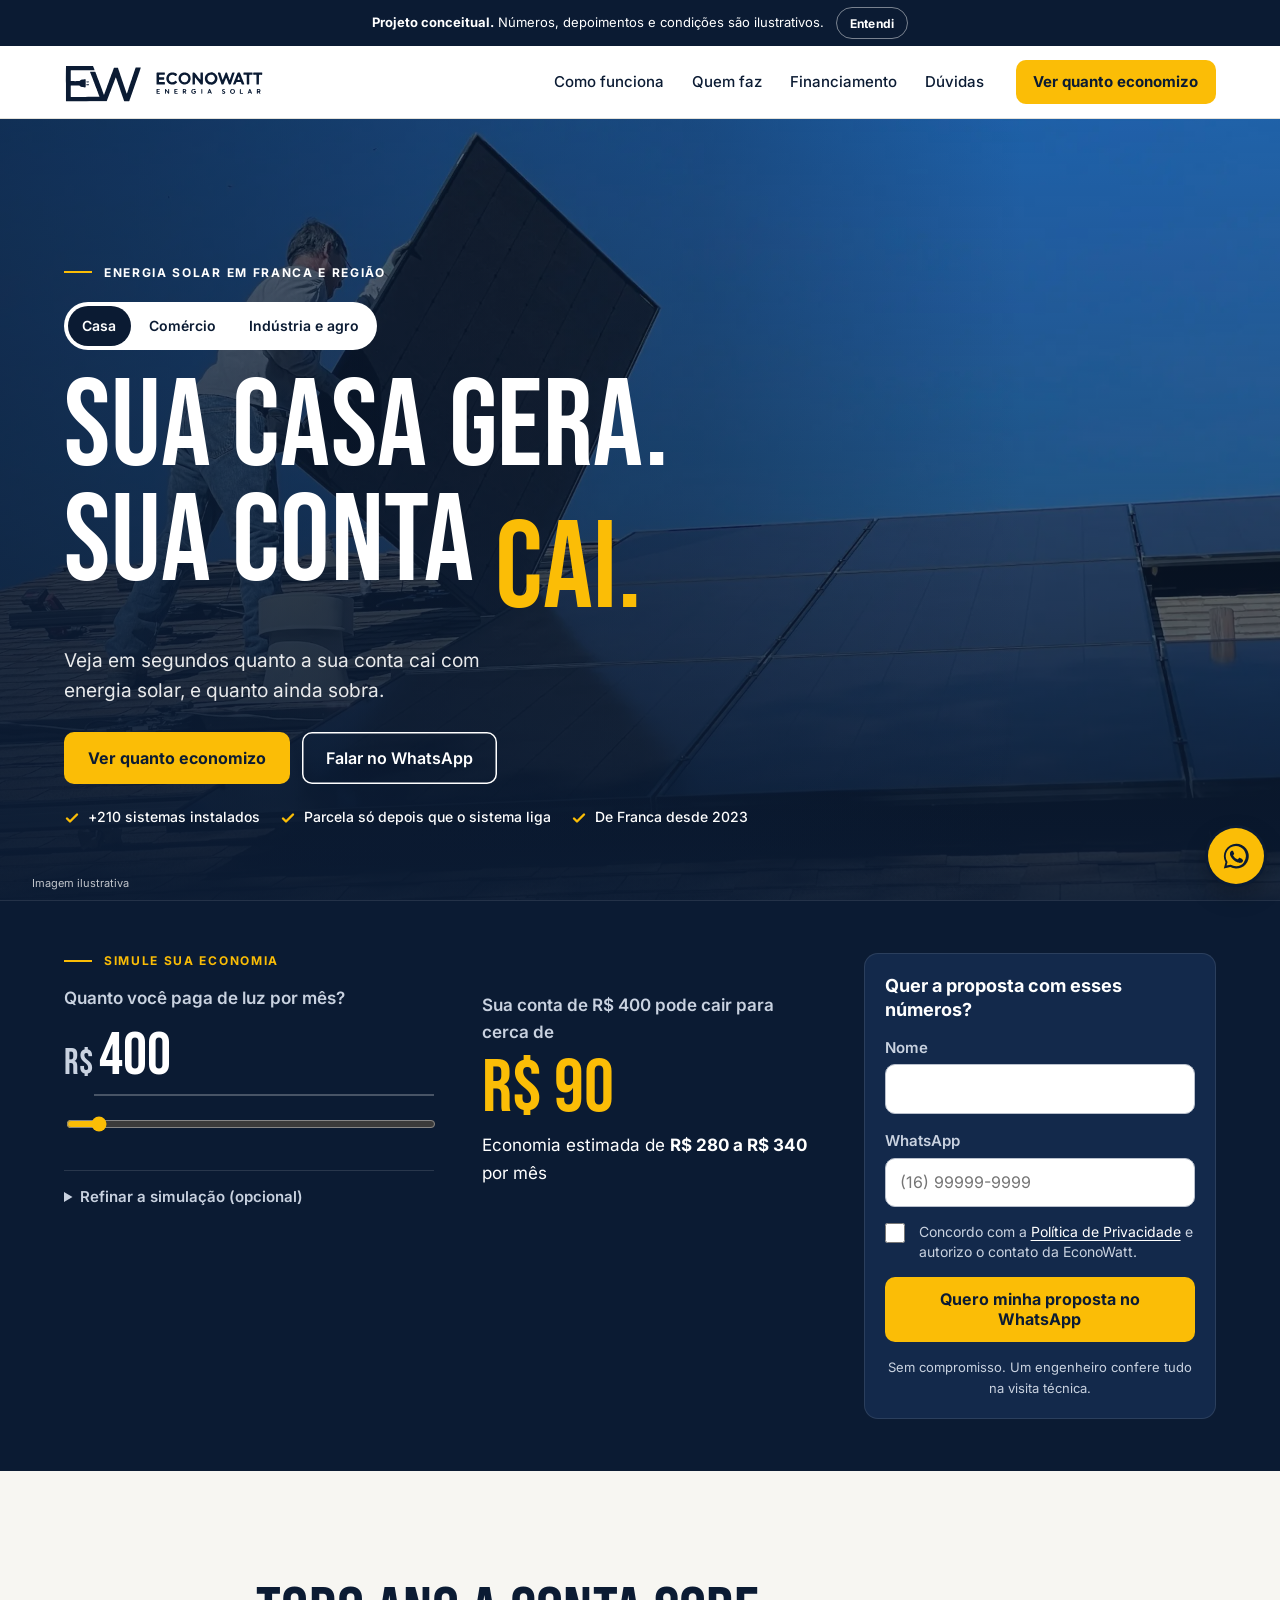
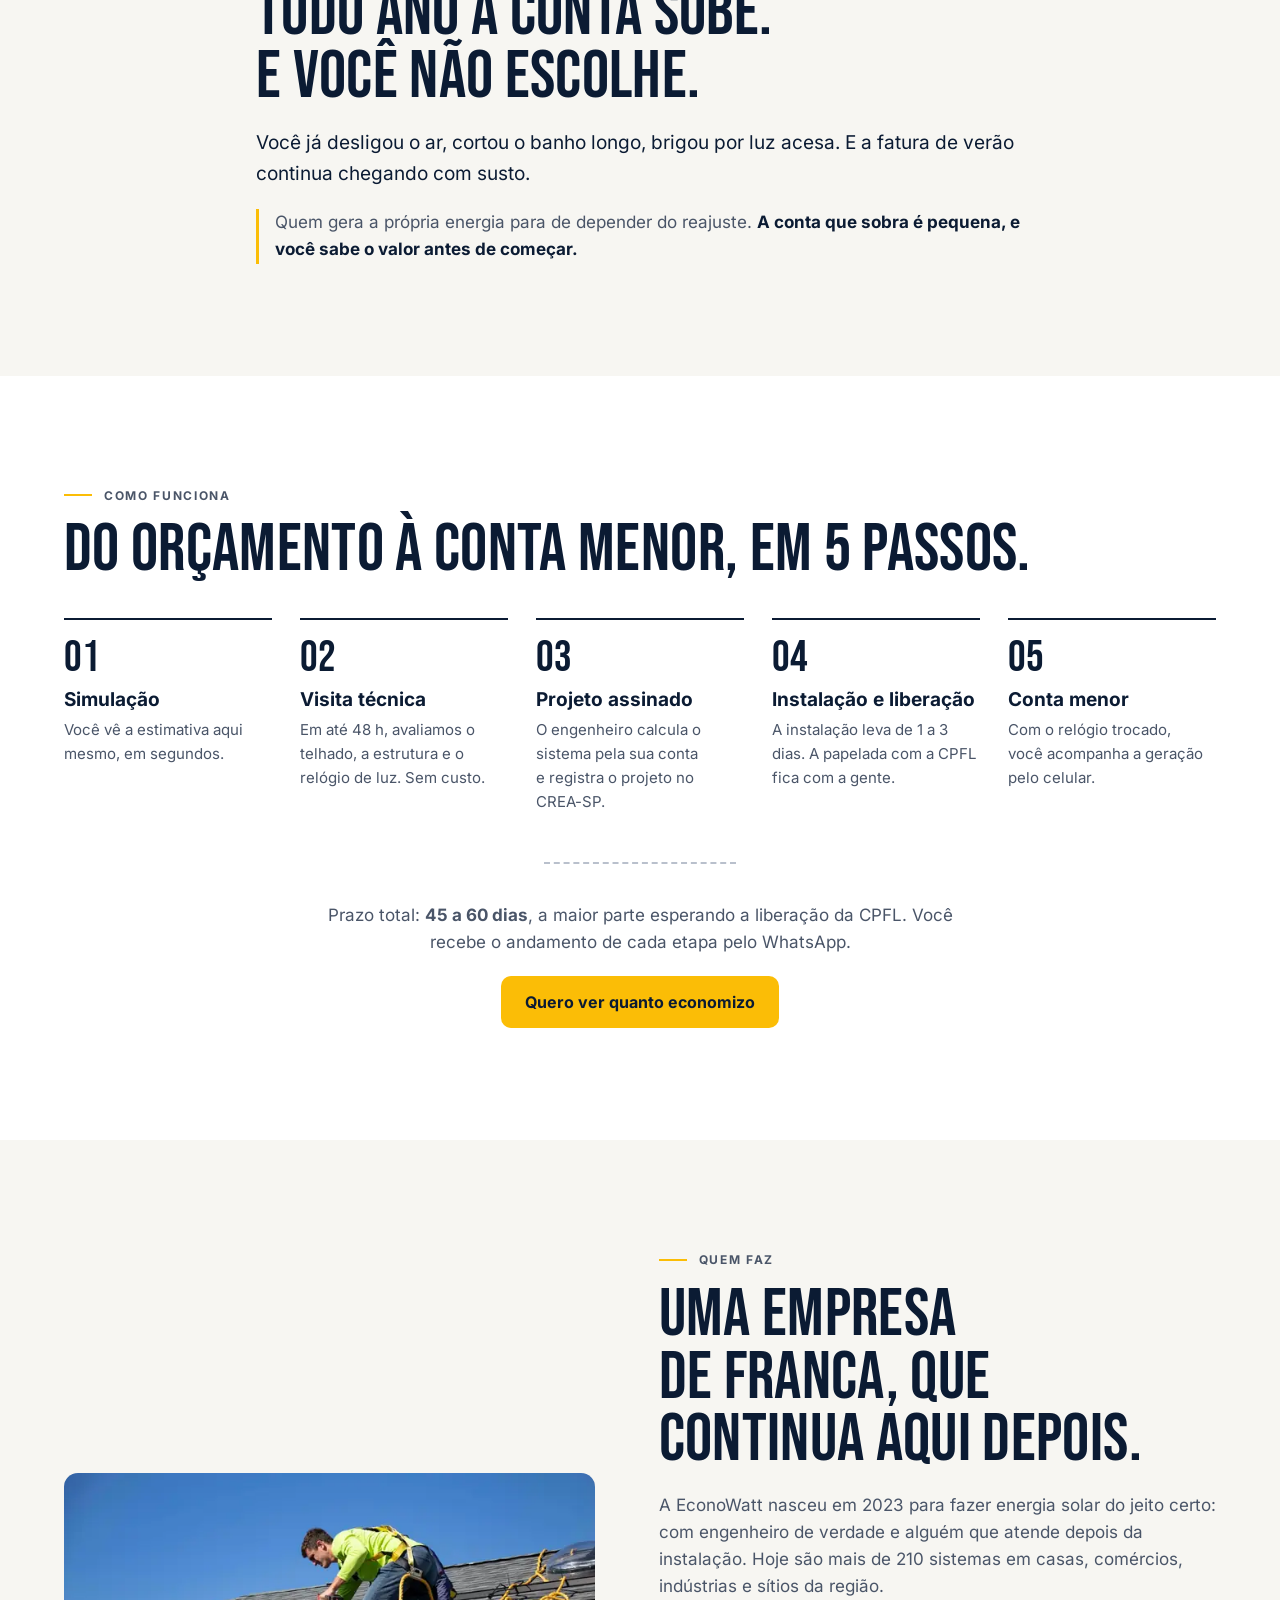
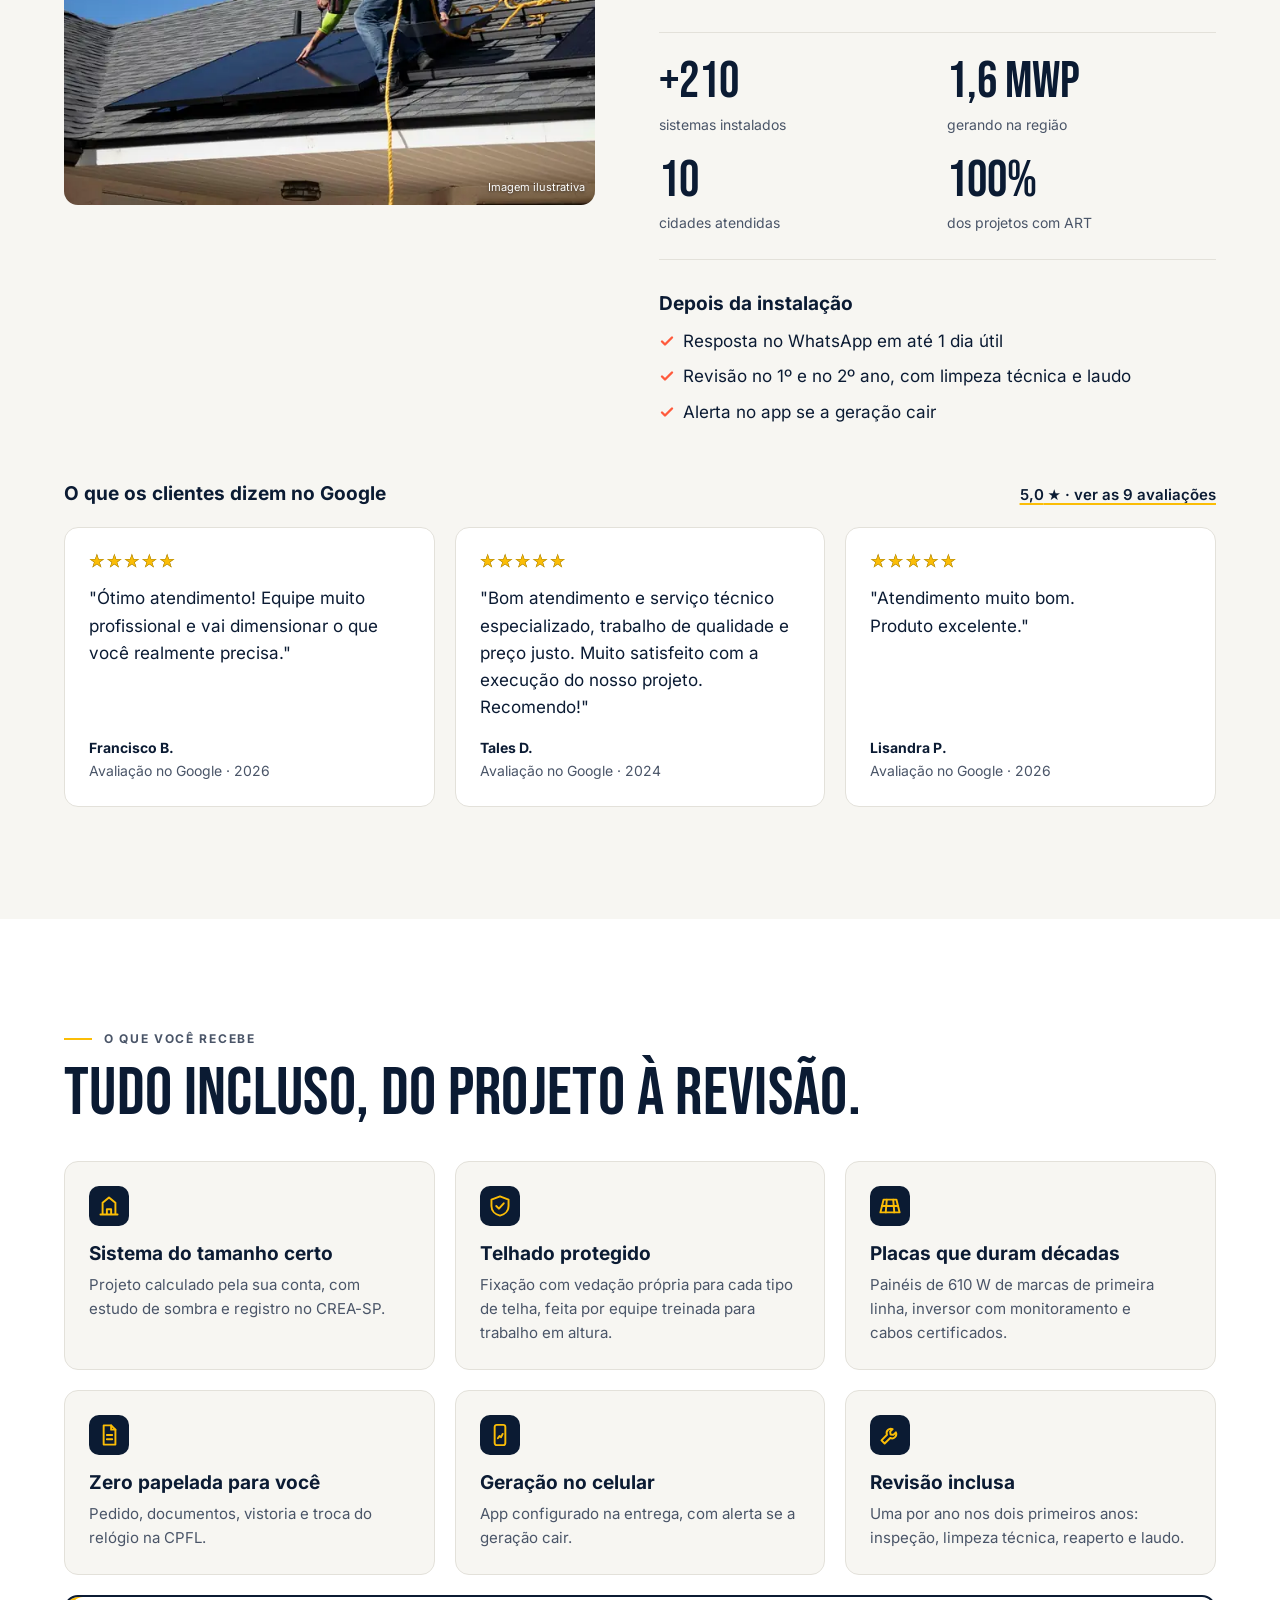
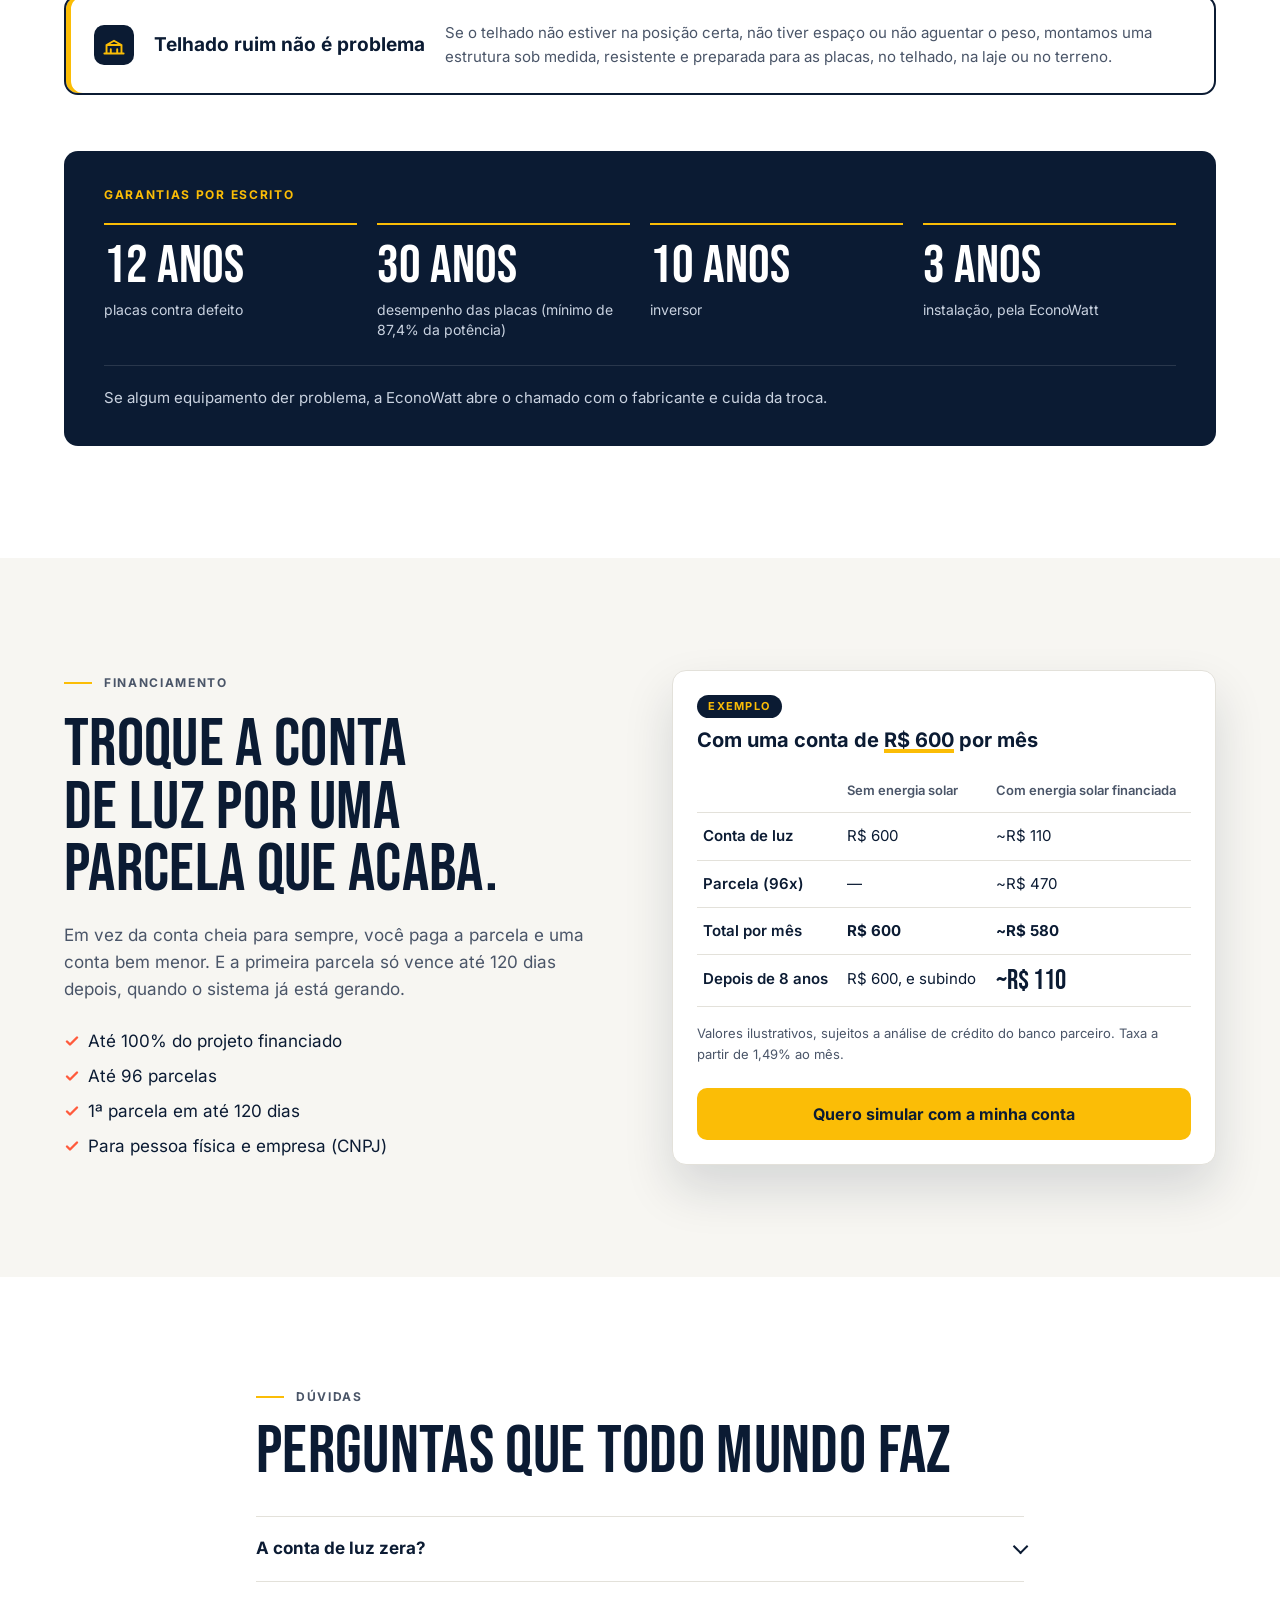
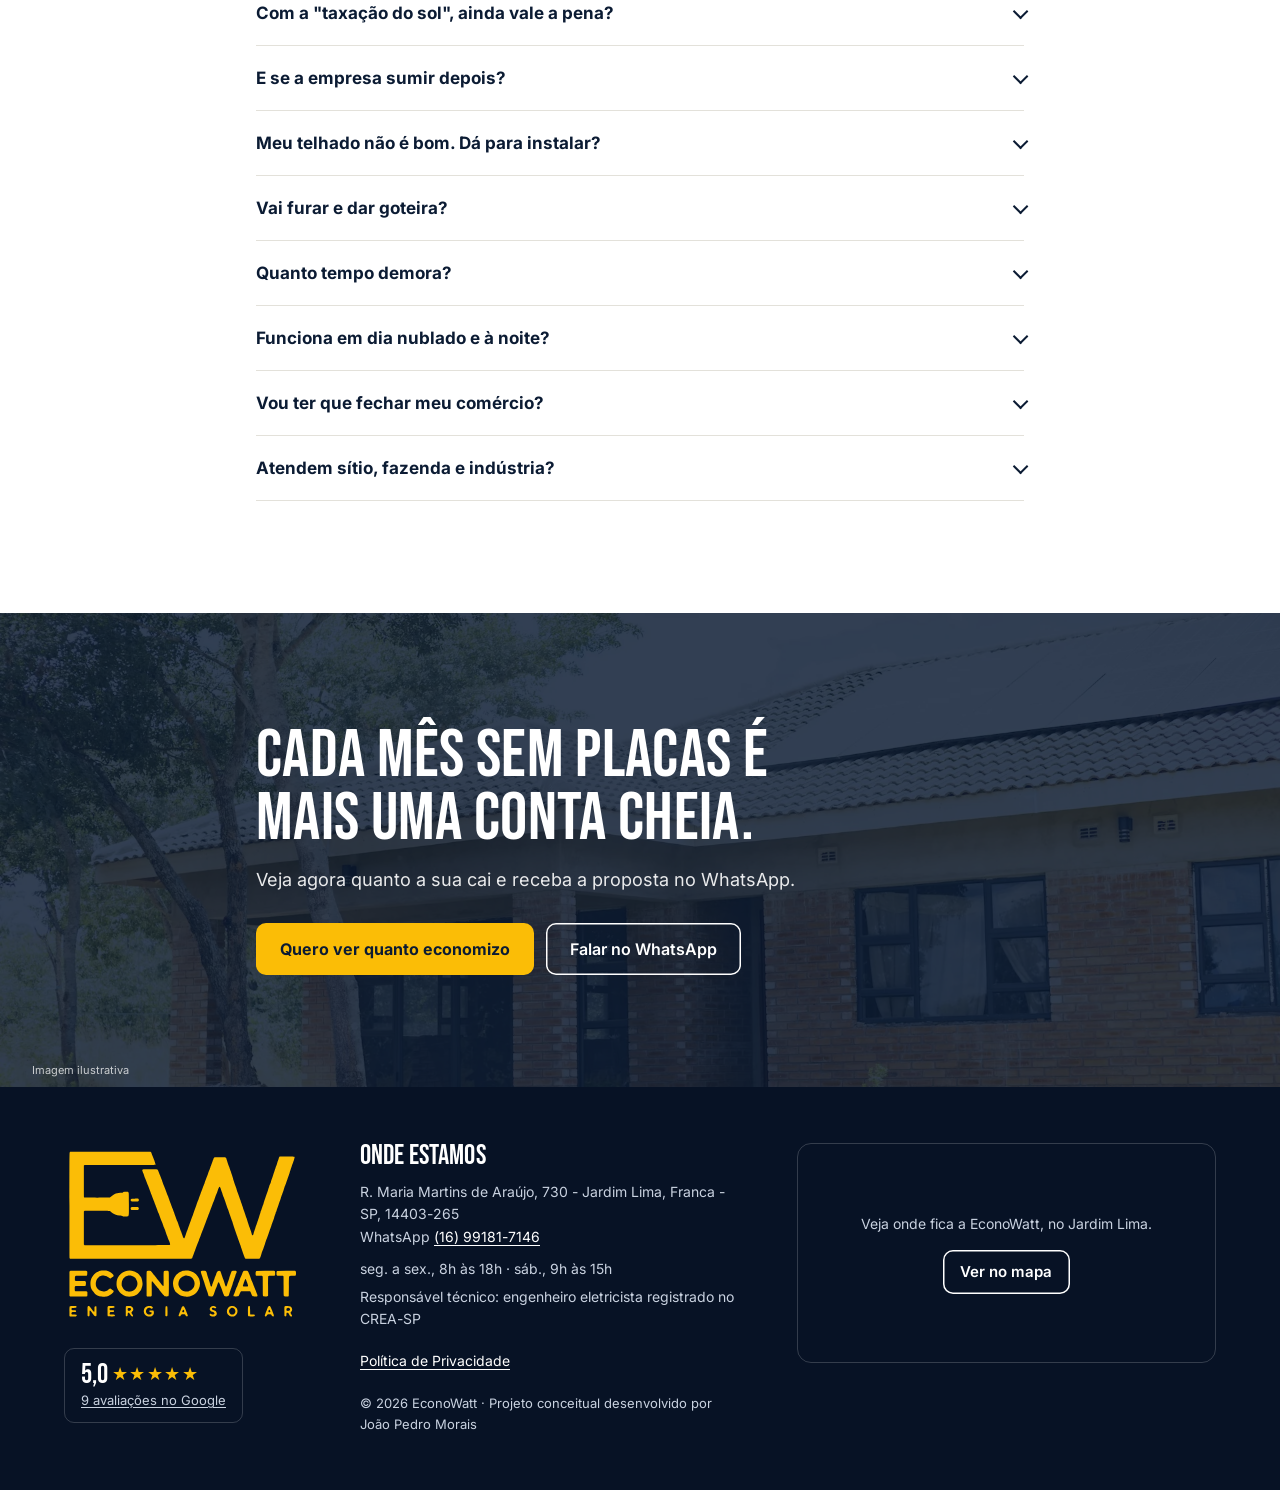
==== index.html @ 5e505100 "Nova imagem na previa de link e ajustes pós deploy na vercel" ====
<!DOCTYPE html>
<html lang="pt-BR" data-perfil="casa">
<head>
  <meta charset="utf-8">
  <meta name="viewport" content="width=device-width, initial-scale=1">
  <title>EconoWatt | Energia solar em Franca e região</title>
  <meta name="description" content="Placas solares para casa, comércio, indústria e sítio em Franca/SP. Veja quanto sua conta cai e quanto sobra, e receba a proposta no WhatsApp.">
  <link rel="canonical" href="https://econowattt.vercel.app/">
  <meta name="theme-color" content="#0B1B33">

  <!-- Prévia do link no WhatsApp, Facebook e LinkedIn -->
  <meta property="og:type" content="website">
  <meta property="og:locale" content="pt_BR">
  <meta property="og:site_name" content="EconoWatt Energia Solar">
  <meta property="og:title" content="Sua casa gera. Sua conta cai.">
  <meta property="og:description" content="Simule com o valor da sua conta de luz. Energia solar em Franca e região, com parcela só depois que o sistema liga.">
  <meta property="og:url" content="https://econowattt.vercel.app/">
  <meta property="og:image" content="https://econowattt.vercel.app/assets/img/og-image.jpg">
  <meta property="og:image:width" content="1200">
  <meta property="og:image:height" content="630">
  <meta property="og:image:alt" content="EconoWatt Energia Solar: Sua casa gera. Sua conta cai.">
  <meta name="twitter:card" content="summary_large_image">

  <link rel="icon" href="assets/img/favicon.svg" type="image/svg+xml">
  <link rel="apple-touch-icon" href="assets/img/apple-touch-icon.png">

  <!-- Carrega primeiro o que aparece na primeira tela: fontes e foto do topo -->
  <link rel="preload" href="assets/fonts/bebas-neue-400.woff2" as="font" type="font/woff2" crossorigin>
  <link rel="preload" href="assets/fonts/inter-variavel.woff2" as="font" type="font/woff2" crossorigin>
  <link rel="preload" as="image" type="image/webp" href="assets/img/foto-placa-telha-1920.webp" imagesrcset="assets/img/foto-placa-telha-960.webp 960w, assets/img/foto-placa-telha-1920.webp 1920w" imagesizes="100vw" fetchpriority="high">

  <link rel="stylesheet" href="css/reset.css">
  <link rel="stylesheet" href="css/variables.css">
  <link rel="stylesheet" href="css/style.css">

  <script type="application/ld+json">
  {
    "@context": "https://schema.org",
    "@type": "HomeAndConstructionBusiness",
    "@id": "https://econowattt.vercel.app/#empresa",
    "name": "EconoWatt Energia Solar",
    "description": "Projeto e instalação de energia solar para casas, comércios, indústrias e propriedades rurais em Franca e região.",
    "url": "https://econowattt.vercel.app/",
    "logo": "https://econowattt.vercel.app/assets/img/apple-touch-icon.png",
    "image": "https://econowattt.vercel.app/assets/img/og-image.jpg",
    "telephone": "+55-16-99181-7146",
    "foundingDate": "2023",
    "address": {
      "@type": "PostalAddress",
      "streetAddress": "R. Maria Martins de Araújo, 730 - Jardim Lima",
      "addressLocality": "Franca",
      "addressRegion": "SP",
      "postalCode": "14403-265",
      "addressCountry": "BR"
    },
    "geo": {
      "@type": "GeoCoordinates",
      "latitude": -20.5578418,
      "longitude": -47.4026338
    },
    "hasMap": "https://www.google.com/maps/place/Econowatt/@-20.5578418,-47.4026338,17z",
    "sameAs": [
      "https://www.google.com/maps/place/Econowatt/@-20.5578418,-47.4026338,17z"
    ],
    "areaServed": [
      {
        "@type": "City",
        "name": "Franca"
      },
      {
        "@type": "City",
        "name": "Batatais"
      },
      {
        "@type": "City",
        "name": "Patrocínio Paulista"
      },
      {
        "@type": "City",
        "name": "Cristais Paulista"
      },
      {
        "@type": "City",
        "name": "Restinga"
      },
      {
        "@type": "City",
        "name": "Pedregulho"
      },
      {
        "@type": "City",
        "name": "Itirapuã"
      },
      {
        "@type": "City",
        "name": "Ribeirão Corrente"
      },
      {
        "@type": "City",
        "name": "Jeriquara"
      },
      {
        "@type": "City",
        "name": "São José da Bela Vista"
      }
    ],
    "openingHoursSpecification": [
      {
        "@type": "OpeningHoursSpecification",
        "dayOfWeek": [
          "Monday",
          "Tuesday",
          "Wednesday",
          "Thursday",
          "Friday"
        ],
        "opens": "08:00",
        "closes": "18:00"
      },
      {
        "@type": "OpeningHoursSpecification",
        "dayOfWeek": "Saturday",
        "opens": "09:00",
        "closes": "15:00"
      }
    ],
    "knowsAbout": [
      "Energia solar fotovoltaica",
      "Instalação de placas solares",
      "Homologação na CPFL"
    ]
  }
  </script>

  <script src="js/config.js" defer></script>
  <script src="js/utils.js" defer></script>
  <script src="js/tracking.js" defer></script>
  <script src="js/simulador.js" defer></script>
  <script src="js/form.js" defer></script>
  <script src="js/main.js" defer></script>
</head>
<body>
  <a class="pular" href="#conteudo">Pular para o conteúdo</a>
  <!-- Logo da EconoWatt (vetorizada da original), embutida para aparecer mesmo com a página aberta direto do computador.
       Usada com <svg><use href="#simbolo"/></svg>. -->
  <svg class="sprite" aria-hidden="true" focusable="false">
    <defs><path id="forma" fill="currentColor" fill-rule="evenodd" d="M1090 1275C1074 1272 1067 1264 1072 1257C1074 1254 1078 1254 1084 1258C1092 1264 1106 1261 1106 1254C1106 1248 1102 1244 1090 1241C1082 1239 1077 1236 1074 1230C1065 1216 1078 1198 1096 1198C1103 1198 1112 1201 1116 1205C1120 1208 1120 1209 1117 1212C1114 1216 1110 1216 1104 1213C1096 1210 1087 1212 1087 1218C1087 1222 1094 1228 1101 1230C1115 1234 1121 1240 1123 1252C1125 1267 1107 1279 1090 1275ZM1229 1275C1222 1274 1212 1268 1207 1262C1201 1255 1201 1254 1198 1245C1196 1233 1198 1223 1206 1213C1210 1208 1211 1206 1219 1202L1228 1198L1238 1198C1256 1199 1270 1210 1274 1226C1278 1243 1272 1259 1258 1269C1250 1275 1240 1277 1229 1275ZM42 1273L40 1270L40 1240C40 1209 41 1203 43 1200C45 1198 81 1197 86 1199C91 1201 94 1203 92 1206C90 1211 87 1212 72 1212C59 1212 59 1213 57 1215C55 1217 55 1218 55 1222C56 1228 58 1229 72 1229C84 1229 84 1229 86 1232C90 1234 90 1237 87 1240C85 1242 85 1242 73 1242C58 1242 56 1243 55 1252C54 1260 56 1261 72 1260C88 1260 92 1261 93 1265C95 1269 94 1271 89 1273C86 1275 83 1275 65 1275C45 1275 45 1275 42 1273ZM176 1272L173 1270L173 1237C173 1205 173 1204 175 1202C178 1198 184 1198 188 1202C191 1205 202 1220 212 1233C214 1235 217 1238 218 1239C223 1243 224 1241 224 1222C224 1212 224 1204 225 1203C227 1199 236 1198 238 1202C239 1203 239 1240 239 1263C239 1271 237 1274 232 1274C227 1274 223 1272 221 1268C220 1266 215 1260 211 1255C207 1250 202 1243 199 1239C194 1232 191 1230 189 1233C188 1234 188 1237 188 1251C188 1268 188 1271 184 1274C182 1276 178 1275 176 1272ZM324 1274C320 1272 320 1269 320 1235C320 1203 320 1203 323 1201C325 1199 326 1198 346 1198C369 1198 371 1199 371 1206C371 1211 369 1212 353 1212C339 1212 339 1212 337 1215C335 1218 334 1220 336 1225C338 1229 339 1229 353 1229C363 1229 364 1229 366 1231C368 1234 368 1237 366 1240C364 1242 364 1242 352 1242C341 1242 340 1243 338 1245C336 1248 335 1254 336 1258L338 1260L352 1261C372 1261 374 1262 374 1268C374 1274 372 1274 348 1275C334 1275 326 1274 324 1274ZM498 1274C494 1272 492 1270 487 1261C482 1252 478 1248 474 1248C470 1248 469 1250 468 1261C468 1269 467 1270 465 1272C462 1275 458 1274 455 1272C454 1270 454 1268 454 1237C454 1216 454 1203 455 1202C457 1199 462 1198 477 1198C489 1198 490 1199 496 1202C503 1205 508 1212 509 1220C510 1228 508 1232 501 1239C494 1247 494 1249 503 1261C508 1268 509 1271 507 1273C504 1275 501 1275 498 1274ZM612 1273C597 1268 589 1258 587 1243C585 1228 590 1213 601 1206C610 1200 617 1198 628 1198C635 1198 637 1198 643 1200C653 1205 656 1210 651 1215C647 1219 646 1219 637 1214C626 1209 617 1210 610 1219C600 1230 600 1243 609 1254C614 1259 618 1261 626 1261C636 1261 645 1256 645 1250C645 1246 643 1245 637 1244C627 1243 623 1236 631 1232C634 1231 653 1231 656 1232C659 1234 661 1239 661 1247C661 1258 655 1267 644 1273C637 1276 620 1276 612 1273ZM847 1274C846 1274 844 1272 843 1271C842 1268 842 1268 844 1263C845 1260 849 1250 852 1241C856 1232 860 1221 862 1216C864 1212 866 1207 866 1206C868 1200 878 1197 882 1201C885 1204 893 1221 899 1238C901 1244 905 1253 907 1258C912 1271 911 1274 903 1274C898 1274 895 1272 894 1267C892 1260 889 1258 878 1258C865 1258 862 1259 858 1267C855 1273 852 1275 847 1274ZM1357 1274C1353 1271 1352 1269 1352 1245C1352 1204 1353 1199 1360 1199C1367 1199 1367 1200 1368 1231C1368 1256 1369 1258 1370 1260C1372 1261 1376 1261 1385 1261C1396 1261 1398 1261 1400 1263C1404 1266 1404 1269 1400 1272C1397 1275 1397 1275 1378 1275C1364 1275 1359 1275 1357 1274ZM1478 1273C1475 1271 1475 1267 1478 1260C1480 1257 1481 1254 1481 1253C1481 1252 1482 1248 1484 1244C1488 1235 1491 1228 1496 1213C1501 1202 1503 1199 1510 1199C1513 1199 1515 1200 1516 1201C1518 1203 1525 1219 1530 1232C1532 1238 1535 1248 1538 1254C1543 1265 1544 1271 1541 1273C1537 1277 1528 1273 1526 1266C1524 1259 1521 1258 1510 1258C1498 1258 1495 1259 1491 1267C1487 1274 1483 1277 1478 1273ZM1622 1272C1620 1270 1620 1269 1620 1236C1620 1205 1620 1203 1622 1201C1625 1198 1630 1198 1643 1198C1663 1199 1669 1202 1674 1212C1679 1222 1678 1234 1670 1241C1664 1247 1664 1249 1669 1256C1678 1270 1678 1271 1675 1273C1672 1276 1669 1275 1664 1273C1660 1271 1659 1269 1655 1261C1649 1250 1647 1248 1642 1248C1636 1248 1635 1250 1635 1259C1635 1268 1634 1273 1631 1274C1628 1276 1624 1275 1622 1272ZM747 1271L745 1269L745 1237C746 1210 746 1204 747 1202C749 1200 753 1198 756 1200C760 1201 761 1205 761 1238C761 1268 761 1269 759 1271C756 1275 751 1275 747 1271ZM1250 1257C1263 1248 1263 1228 1251 1217C1243 1210 1236 1209 1228 1213C1210 1223 1208 1247 1225 1258C1230 1261 1231 1261 1238 1261C1244 1260 1246 1260 1250 1257ZM882 1242C884 1240 884 1237 883 1233C881 1228 877 1225 875 1227C873 1228 869 1236 869 1239C869 1244 878 1246 882 1242ZM1516 1242C1517 1240 1517 1239 1514 1232C1510 1223 1507 1223 1504 1231C1502 1237 1502 1241 1504 1242C1506 1245 1513 1244 1516 1242ZM486 1232C495 1228 495 1218 486 1213C482 1211 472 1212 470 1214C468 1216 467 1225 469 1230C471 1234 479 1236 486 1232ZM1656 1232C1668 1224 1659 1209 1644 1212C1637 1213 1635 1215 1635 1223C1634 1229 1635 1230 1637 1232C1640 1235 1651 1235 1656 1232ZM274 1129C255 1126 234 1116 224 1104C217 1096 205 1081 202 1074C195 1060 192 1030 196 1012C201 994 209 978 222 965C232 955 236 952 250 946C265 938 268 938 291 938L310 938L322 941C328 943 335 946 338 948C346 953 357 962 362 969C367 977 367 977 344 994C339 997 338 996 329 989C318 980 311 977 298 975C280 973 268 976 255 986C235 1002 228 1032 238 1059C248 1082 279 1097 304 1090C310 1089 323 1083 324 1081C326 1078 337 1070 339 1070C341 1070 345 1072 349 1075C353 1078 358 1082 360 1083C367 1087 367 1092 359 1100C348 1113 329 1124 314 1128C306 1129 282 1130 274 1129ZM467 1129C460 1128 450 1124 441 1120C410 1107 386 1071 386 1038C386 1013 391 993 401 981C403 978 405 976 405 975C405 975 409 970 413 966C425 954 430 951 452 942C468 936 495 936 511 942C514 943 520 945 522 946C533 950 552 964 558 975C560 978 562 981 564 984C571 994 574 1006 577 1029C578 1040 577 1049 571 1066C566 1083 563 1087 548 1102C541 1109 534 1115 534 1115C533 1115 531 1116 529 1117C515 1126 484 1132 467 1129ZM887 1129C860 1124 853 1121 831 1103C813 1089 801 1060 801 1032C801 1019 807 996 813 987C828 964 835 958 857 946C870 940 876 938 894 937C913 936 921 937 933 942C963 953 983 972 993 998C1003 1025 1002 1048 990 1074C984 1087 982 1090 974 1099C961 1112 948 1120 928 1126C920 1129 917 1129 904 1130C896 1130 888 1130 887 1129ZM43 1126L40 1123L40 1034L40 945L44 942L47 939L106 939C138 939 166 940 167 940C171 942 172 946 171 958C171 970 170 971 168 973C165 976 166 976 120 976C97 976 87 976 85 977C81 979 80 982 80 998C80 1017 76 1015 118 1015C163 1015 162 1014 161 1035C160 1046 160 1047 158 1049L156 1052L120 1052L84 1052L81 1054C79 1057 79 1058 79 1070C79 1083 79 1084 81 1087L84 1090L118 1090C137 1090 156 1090 159 1090C166 1090 166 1090 169 1093L172 1096L172 1109C172 1116 172 1123 171 1124C169 1128 165 1128 105 1128L46 1128L43 1126ZM609 1126L607 1123L607 1036C607 974 607 948 608 945C610 941 614 939 623 939C636 939 641 942 648 952C649 955 656 964 664 972C671 981 679 991 681 994C682 996 686 1001 688 1004C702 1020 709 1029 716 1038C725 1051 730 1053 732 1048C732 1047 732 1024 732 997C732 942 732 942 738 940C742 939 764 939 766 940C771 943 771 942 771 1035C771 1129 771 1125 765 1127C762 1128 744 1128 740 1127C738 1126 735 1123 732 1118C729 1115 725 1110 723 1108C706 1087 701 1081 698 1075C695 1071 689 1064 684 1060C680 1054 675 1049 674 1048C661 1030 656 1024 654 1021C650 1017 646 1017 645 1020C645 1022 644 1044 645 1070C645 1096 645 1118 645 1120C643 1127 640 1128 624 1128C612 1128 611 1128 609 1126ZM1067 1127C1064 1125 1060 1119 1059 1111C1057 1104 1053 1091 1044 1067C1041 1059 1038 1049 1036 1044C1034 1036 1027 1014 1023 1004C1022 1001 1021 997 1020 994C1019 991 1016 980 1012 970C1002 941 1003 940 1023 939C1042 939 1045 941 1049 954C1050 958 1052 966 1054 973C1056 980 1060 992 1063 1000C1070 1023 1077 1045 1077 1047C1077 1050 1080 1054 1082 1054C1086 1054 1088 1051 1089 1043C1091 1036 1093 1030 1101 1010C1104 1004 1106 997 1107 994C1108 992 1110 984 1113 978C1116 972 1118 967 1118 966C1118 966 1120 960 1122 954C1127 942 1129 941 1137 940C1142 939 1148 941 1150 943C1150 944 1153 951 1155 958C1164 984 1165 987 1174 1011C1177 1020 1181 1031 1182 1036C1187 1051 1188 1053 1190 1054C1194 1055 1195 1054 1201 1035C1203 1028 1206 1018 1208 1014C1210 1009 1212 1001 1214 996C1215 991 1217 983 1219 978C1221 972 1225 962 1227 956C1233 939 1233 940 1250 939C1263 939 1266 940 1268 942C1270 944 1269 952 1267 956C1266 958 1263 965 1261 970C1256 987 1251 1000 1248 1010C1246 1015 1243 1023 1242 1026C1240 1036 1235 1052 1232 1059C1230 1064 1218 1098 1214 1112C1209 1127 1208 1128 1192 1128C1178 1128 1178 1127 1173 1112C1171 1108 1169 1103 1168 1101C1167 1098 1162 1084 1159 1074C1158 1071 1155 1064 1153 1059C1151 1054 1147 1045 1145 1039C1141 1027 1138 1022 1135 1024C1134 1024 1131 1032 1127 1042C1124 1051 1120 1062 1118 1066C1113 1077 1111 1083 1105 1100C1095 1128 1095 1127 1080 1128C1073 1128 1069 1128 1067 1127ZM1249 1127C1248 1126 1246 1125 1246 1124C1245 1121 1246 1118 1254 1100C1256 1094 1260 1086 1261 1081C1263 1076 1266 1068 1268 1063C1271 1058 1274 1051 1276 1046C1278 1037 1285 1021 1286 1020C1286 1019 1288 1014 1290 1009C1292 1004 1295 996 1296 992C1298 989 1301 982 1303 977C1305 972 1309 963 1311 957C1318 940 1319 939 1337 939C1349 939 1352 941 1355 948C1356 950 1359 958 1362 964C1368 979 1379 1009 1380 1013C1381 1015 1382 1018 1383 1020C1384 1022 1387 1029 1390 1036C1392 1042 1395 1050 1396 1053C1398 1056 1399 1059 1399 1060C1399 1061 1400 1064 1402 1067C1403 1069 1406 1077 1409 1084C1413 1095 1419 1111 1421 1116C1423 1120 1422 1124 1420 1126C1418 1128 1416 1128 1404 1128C1384 1128 1384 1128 1374 1103C1373 1098 1370 1092 1369 1091L1366 1089L1335 1089C1304 1089 1303 1089 1300 1091C1298 1093 1297 1095 1289 1114C1284 1127 1284 1127 1266 1128C1258 1128 1250 1128 1249 1127ZM1466 1127C1461 1124 1461 1126 1461 1051C1461 984 1461 981 1459 979C1457 976 1457 976 1436 976C1413 976 1412 976 1410 972C1407 967 1408 946 1412 942L1414 940L1478 939C1514 939 1544 939 1546 940C1551 940 1552 944 1552 958C1552 971 1552 971 1549 974C1546 976 1548 976 1513 976C1506 977 1504 977 1502 978C1501 980 1500 986 1500 1052L1500 1123L1497 1125C1495 1127 1494 1128 1482 1128C1472 1128 1468 1128 1466 1127ZM1618 1127C1614 1124 1614 1116 1614 1048C1614 1001 1614 981 1613 979C1611 976 1609 976 1590 976C1570 977 1568 977 1564 972C1562 970 1562 969 1562 958C1562 945 1563 945 1565 942L1568 940L1633 939C1677 939 1698 939 1700 940C1702 941 1703 942 1704 944C1706 947 1705 970 1704 972C1701 976 1695 977 1679 976C1661 976 1657 977 1655 982C1654 984 1653 1002 1653 1054L1652 1123L1650 1126C1647 1128 1646 1128 1633 1128C1623 1128 1619 1128 1618 1127ZM488 1092C501 1090 515 1084 522 1075C531 1066 537 1053 539 1042C541 1028 539 1020 530 1002C526 993 525 992 518 987C496 970 469 969 448 985C431 998 423 1015 424 1038C424 1049 425 1050 429 1058C434 1068 441 1078 445 1080C454 1086 458 1088 466 1090C475 1093 476 1093 488 1092ZM914 1091C916 1090 922 1088 928 1085C936 1081 939 1079 943 1074C956 1060 962 1042 959 1025C958 1016 951 1002 945 995C935 982 924 977 906 975C897 974 896 974 887 976C862 983 849 996 843 1020C841 1030 840 1036 842 1046C845 1058 855 1074 864 1081C878 1090 900 1095 914 1091ZM1351 1053C1355 1051 1354 1048 1342 1016C1335 996 1334 996 1328 1011C1323 1024 1315 1047 1315 1049C1315 1050 1316 1052 1317 1053C1319 1055 1320 1055 1334 1055C1346 1055 1349 1055 1351 1053ZM42 848C40 844 40 842 40 458C40 120 40 72 42 69C42 67 44 66 46 65C48 64 138 64 342 64L635 64L638 67C640 68 642 72 645 81C648 88 650 95 651 96C652 98 654 103 656 108C658 113 660 118 661 121C664 127 672 151 672 155C674 163 699 162 410 162L151 162L149 164L146 166L146 281C146 360 146 397 147 398C148 399 149 401 151 401C154 402 334 402 338 401C339 400 343 397 347 394C358 384 361 382 370 377C387 369 393 368 414 366C427 366 428 366 433 363C438 360 439 360 454 359C468 359 469 359 471 361C477 366 477 363 477 450C477 550 480 540 452 540C436 540 436 540 432 538C428 535 418 533 407 533C388 533 363 523 348 509C344 505 339 501 338 500C336 499 319 498 244 498L152 498L149 500L146 503L146 624L146 746L148 748L151 751L462 751C657 751 775 751 776 750C781 748 781 746 778 735C776 730 774 723 772 719C770 716 768 710 766 706C761 690 759 684 752 668C749 658 744 645 742 638C739 632 736 624 735 622C734 620 732 615 731 612C730 608 727 600 725 594C723 589 719 579 716 572C714 566 711 558 710 556C709 553 707 548 706 546C706 543 704 540 704 540C704 539 703 537 702 534C701 532 699 525 696 519C691 507 686 494 683 485C682 482 679 475 677 470C675 464 671 454 668 447C666 440 662 429 659 423C657 416 654 408 652 404C650 400 648 393 646 388C643 379 637 365 634 356C633 353 630 346 628 340C626 335 623 327 621 322C620 318 617 311 615 307C613 303 610 293 607 286C604 278 599 266 596 260C594 253 591 246 590 244C590 241 584 224 581 219C580 217 578 212 577 208C574 198 574 196 580 194C586 192 683 193 686 194C689 196 692 202 696 213C698 218 701 227 703 232C705 236 708 243 709 246C710 249 713 255 714 260C716 264 718 271 720 274C721 278 723 284 724 286C725 288 726 292 727 295C728 298 730 303 732 308C736 316 746 342 750 354C754 366 761 383 764 390C766 395 768 401 769 404C770 406 773 414 775 420C777 426 780 434 781 437C782 440 784 446 786 450C788 455 790 462 792 466C794 471 795 476 796 478C797 479 800 486 802 493C806 504 812 520 816 532C818 536 822 546 825 556C829 566 834 580 838 588C841 597 844 607 846 612C847 616 849 621 850 623C851 625 853 631 855 637C857 643 860 650 861 651C862 655 872 682 874 690C878 704 884 704 888 692C889 688 892 681 894 676C896 670 899 661 901 655C907 640 911 629 914 619C916 614 919 606 921 600C923 594 926 588 926 586C927 584 929 579 931 574C939 551 942 541 943 540C944 540 947 530 952 514C954 511 956 504 957 500C960 493 964 483 972 460C979 439 983 429 988 418C990 413 993 402 996 394C1006 367 1010 355 1016 340C1017 336 1020 329 1022 324C1023 320 1027 311 1029 305C1032 299 1034 293 1034 292C1035 287 1045 261 1051 246C1053 241 1056 233 1058 228C1059 223 1062 215 1064 210C1069 199 1071 193 1075 182C1076 176 1079 169 1081 165C1082 162 1085 154 1087 149C1089 144 1092 135 1093 130C1095 126 1098 119 1099 115C1103 104 1104 104 1130 104C1178 104 1182 104 1187 106C1190 108 1192 109 1192 111C1195 120 1201 141 1204 148C1206 153 1210 166 1215 178C1219 191 1223 202 1223 203C1224 204 1225 208 1226 210C1227 212 1229 221 1232 228C1239 248 1241 255 1242 260C1243 266 1246 276 1253 295C1266 330 1270 342 1277 365C1278 369 1280 374 1281 376C1282 379 1284 384 1285 388C1286 391 1288 395 1288 396C1289 398 1290 401 1291 404C1292 407 1292 410 1293 411C1294 412 1295 417 1297 421C1298 425 1300 432 1302 437C1306 446 1306 447 1314 471C1316 480 1320 491 1322 496C1325 503 1331 521 1338 544C1340 547 1341 552 1342 554C1345 563 1349 575 1351 582C1352 586 1355 594 1357 600C1359 606 1363 618 1366 625C1368 632 1371 642 1373 645C1374 649 1376 656 1378 661C1380 671 1383 678 1386 678C1387 678 1391 674 1392 670C1396 654 1405 629 1407 623C1408 619 1412 607 1416 598C1419 588 1422 577 1424 573C1427 564 1439 526 1444 510C1446 503 1449 496 1450 493C1452 488 1455 478 1458 469C1459 465 1461 460 1462 458C1463 455 1466 448 1467 442C1469 435 1472 428 1472 426C1473 424 1476 414 1479 406C1482 398 1486 387 1487 383C1490 376 1492 368 1500 346C1500 343 1502 338 1503 335C1504 332 1506 327 1507 323C1509 317 1510 312 1516 300C1517 297 1520 290 1521 284C1525 272 1536 241 1538 233C1541 225 1554 187 1556 178C1558 174 1560 167 1562 164C1563 160 1565 154 1566 150C1569 140 1573 129 1576 121C1578 117 1579 112 1579 111C1579 108 1583 102 1586 100C1590 98 1690 98 1693 101C1696 103 1696 107 1689 128C1685 139 1682 149 1681 151C1680 153 1678 159 1676 164C1675 170 1670 183 1667 192C1664 202 1660 213 1659 216C1658 220 1655 228 1653 235C1651 242 1647 252 1645 258C1643 265 1639 276 1636 283C1634 290 1631 299 1630 302C1625 314 1622 320 1614 348C1608 365 1597 396 1596 397C1596 398 1595 401 1594 404C1592 412 1570 474 1566 486C1564 491 1562 496 1562 499C1561 502 1560 505 1559 506C1558 507 1556 512 1555 518C1553 522 1551 530 1549 535C1547 540 1545 546 1545 548C1543 556 1538 570 1533 582C1531 587 1527 597 1525 604C1523 612 1518 625 1514 635C1511 645 1506 659 1504 666C1498 684 1488 711 1482 726C1481 729 1479 735 1478 739C1477 742 1476 746 1475 747C1475 748 1471 758 1468 768C1464 780 1460 791 1458 794C1457 798 1454 806 1452 812C1444 840 1440 848 1436 850C1434 851 1416 851 1384 851L1335 851L1332 849C1331 848 1329 843 1327 840C1321 824 1314 804 1308 786C1307 783 1305 776 1303 771C1301 766 1299 759 1298 756C1297 752 1295 747 1294 746C1294 744 1291 738 1289 732C1287 726 1283 714 1280 706C1277 697 1273 687 1272 682C1270 678 1265 662 1260 648C1250 620 1243 599 1241 592C1240 586 1233 566 1217 522C1214 512 1210 502 1210 500C1209 497 1207 492 1205 487C1202 478 1200 474 1193 453C1191 447 1187 434 1184 426C1180 417 1177 408 1176 405C1176 402 1174 398 1172 395C1171 392 1168 384 1166 378C1164 371 1162 364 1160 361C1159 358 1157 353 1156 349C1145 312 1143 312 1130 349C1129 353 1126 359 1125 363C1124 367 1122 371 1121 373C1120 376 1118 382 1115 388C1113 394 1110 400 1110 403C1108 410 1102 424 1100 430C1098 433 1095 441 1093 447C1091 453 1087 464 1084 470C1082 476 1078 487 1075 494C1068 513 1065 522 1063 525C1062 527 1061 531 1060 534C1059 537 1057 543 1055 548C1050 561 1045 573 1043 578C1041 585 1039 590 1037 596C1036 598 1034 604 1032 608C1031 611 1029 617 1028 620C1026 623 1024 630 1022 635C1020 640 1017 646 1016 648C1016 650 1014 655 1012 660C1007 675 1000 694 996 702C994 708 992 713 992 714C991 717 986 729 977 751C970 770 965 782 964 788C960 797 954 814 952 819C946 833 945 836 944 841C942 846 941 848 939 849C936 851 930 851 490 851L44 851L42 848ZM495 492C491 490 490 487 490 482C490 472 493 471 520 471C547 471 550 472 550 482C550 487 547 491 542 492C536 494 499 493 495 492ZM496 428C492 426 490 424 490 420C490 410 493 409 520 409C547 408 550 410 550 420C550 424 549 427 545 428C541 431 500 431 496 428Z"/></defs>
    <symbol id="simbolo" viewBox="0 0 1764 850"><use href="#forma"/></symbol>
    <symbol id="nome" viewBox="0 870 1764 462"><use href="#forma"/></symbol>
    <symbol id="completo" viewBox="0 0 1764 1332"><use href="#forma"/></symbol>
  </svg>

  <aside class="faixa-conceitual" id="faixa-conceitual" aria-label="Aviso" data-conceitual>
    <p><strong>Projeto conceitual.</strong> Números, depoimentos e condições são ilustrativos.</p>
    <button type="button" class="faixa-conceitual__fechar" data-fechar-faixa>Entendi</button>
  </aside>

  <header class="topo">
    <div class="topo__inner container">
      <a class="marca" href="#inicio" aria-label="EconoWatt Energia Solar, início">
        <svg class="marca__simbolo" aria-hidden="true"><use href="#simbolo"/></svg>
        <svg class="marca__nome" aria-hidden="true"><use href="#nome"/></svg>
      </a>

      <button class="menu-botao" type="button" aria-expanded="false" aria-controls="menu-principal">
        <span class="menu-botao__icone" aria-hidden="true"></span>
        <span>Menu</span>
      </button>

      <nav class="menu" id="menu-principal" aria-label="Principal">
        <ul role="list">
          <li><a href="#como-funciona">Como funciona</a></li>
          <li><a href="#quem-faz">Quem faz</a></li>
          <li><a href="#financiamento">Financiamento</a></li>
          <li><a href="#duvidas">Dúvidas</a></li>
        </ul>
        <a class="botao botao--pequeno" href="#simulador" data-ir-simulador>Ver quanto economizo</a>
      </nav>
    </div>
  </header>

  <main id="conteudo" tabindex="-1">

    <!-- ============ 1. HERO ============ -->
    <section class="hero" id="inicio" aria-labelledby="titulo-principal">
      <picture class="hero__foto">
        <source type="image/webp" srcset="assets/img/foto-placa-telha-960.webp 960w, assets/img/foto-placa-telha-1920.webp 1920w" sizes="100vw">
        <img src="assets/img/foto-placa-telha-1920.webp" alt="Instalador posicionando uma placa solar num telhado de telhas" width="1920" height="1440" fetchpriority="high">
      </picture>
      <div class="hero__inner container">
        <!-- ✏️ EDITÁVEL: chapéu acima do título (até 40 caracteres) -->
        <p class="chapeu">Energia solar em Franca e região</p>
        <!-- ✏️ FIM -->

        <div class="perfis" role="group" aria-label="Para onde é a energia solar?">
          <button type="button" class="perfis__botao" data-perfil-botao="casa" aria-pressed="true">Casa</button>
          <button type="button" class="perfis__botao" data-perfil-botao="comercio" aria-pressed="false">Comércio</button>
          <button type="button" class="perfis__botao" data-perfil-botao="industria" aria-pressed="false">Indústria e agro</button>
        </div>

        <!-- O título e o subtítulo de cada perfil ficam no js/config.js (perfis). Este é o texto de reserva. -->
        <h1 class="hero__titulo" id="titulo-principal" data-titulo-perfil>Sua casa gera.<br>Sua conta <span class="verbo verbo--cai">cai.</span></h1>
        <p class="hero__sub" data-texto-perfil="subtitulo">Veja em segundos quanto a sua conta cai com energia solar, e quanto ainda sobra.</p>

        <div class="hero__acoes">
          <a class="botao" href="#simulador" data-ir-simulador>Ver quanto economizo</a>
          <a class="botao botao--contorno" href="https://wa.me/5516991817146" data-whatsapp target="_blank" rel="noopener">Falar no WhatsApp</a>
        </div>

        <!-- ✏️ EDITÁVEL: selos de prova rápida (até 35 caracteres cada; números vêm do config.js) -->
        <ul class="selos" role="list">
          <li><svg aria-hidden="true" viewBox="0 0 16 16"><path d="M3 8.5l3 3 7-7"/></svg>+<span data-config="empresa.instalacoes">210</span> sistemas instalados</li>
          <li><svg aria-hidden="true" viewBox="0 0 16 16"><path d="M3 8.5l3 3 7-7"/></svg>Parcela só depois que o sistema liga</li>
          <li><svg aria-hidden="true" viewBox="0 0 16 16"><path d="M3 8.5l3 3 7-7"/></svg>De Franca desde <span data-config="empresa.desde">2023</span></li>
        </ul>
        <!-- ✏️ FIM -->
      </div>
      <p class="credito-foto" data-conceitual>Imagem ilustrativa</p>
    </section>

    <!-- ============ SIMULADOR (faixa marinho) ============ -->
    <section class="simulador" id="simulador" aria-labelledby="simulador-titulo" tabindex="-1">
      <div class="container simulador__grade">

        <div class="sim-entrada">
          <h2 class="chapeu chapeu--claro" id="simulador-titulo">Simule sua economia</h2>
          <label class="sim-entrada__rotulo" for="sim-conta">Quanto você paga de luz por mês?</label>
          <div class="campo-valor">
            <span class="campo-valor__prefixo" aria-hidden="true">R$</span>
            <input class="campo-valor__entrada" type="text" id="sim-conta" name="conta" inputmode="numeric" autocomplete="off" value="400" aria-describedby="sim-conta-erro">
          </div>
          <input class="faixa" type="range" id="sim-faixa" min="200" max="3000" step="10" value="400" aria-label="Ajustar valor da conta de luz" aria-valuetext="R$ 400 por mês">
          <p class="campo__erro" id="sim-conta-erro" role="alert"></p>

          <details class="refinar">
            <summary>Refinar a simulação (opcional)</summary>
            <div class="refinar__campos">
              <div class="campo">
                <label for="sim-ligacao">Tipo de ligação</label>
                <select id="sim-ligacao" name="ligacao" aria-describedby="sim-ligacao-dica">
                  <option value="auto">Não sei</option>
                  <option value="mono">Monofásica</option>
                  <option value="bi">Bifásica</option>
                  <option value="tri">Trifásica</option>
                </select>
                <p class="campo__dica" id="sim-ligacao-dica">Aparece na fatura como "tipo de fornecimento".</p>
              </div>
              <div class="campo">
                <label for="sim-cidade">Cidade</label>
                <select id="sim-cidade" name="cidade" data-cidades><option>Franca</option></select>
              </div>
              <div class="campo">
                <label for="sim-local">Onde vão as placas</label>
                <select id="sim-local" name="local">
                  <option>Não sei, quero avaliar</option>
                  <option>Telhado de cerâmica</option>
                  <option>Telhado de fibrocimento</option>
                  <option>Telhado metálico</option>
                  <option>Laje</option>
                  <option>Solo/terreno</option>
                </select>
              </div>
            </div>
          </details>
        </div>

        <div class="sim-resultado">
          <p class="sim-resultado__frase" aria-live="polite" aria-atomic="true">Sua conta de <span data-r="conta">R$ 400</span> pode cair para cerca de <strong class="sim-resultado__valor" data-r="depois">R$ 90</strong></p>
          <p class="sim-resultado__eco">Economia estimada de <strong data-r="eco">R$ 280 a R$ 340</strong> por mês</p>
          <p class="sim-resultado__nota" data-so-perfil="industria">Empresas com cabine primária também têm o contrato de demanda analisado pelo engenheiro antes da proposta.</p>
        </div>

        <form class="sim-lead" id="form-lead" novalidate>
          <!-- ✏️ EDITÁVEL: título do formulário (até 45 caracteres) -->
          <h3 class="sim-lead__titulo">Quer a proposta com esses números?</h3>
          <!-- ✏️ FIM -->
          <div class="campo">
            <label for="lead-nome">Nome</label>
            <input type="text" id="lead-nome" name="nome" autocomplete="name" aria-describedby="lead-nome-erro" required>
            <p class="campo__erro" id="lead-nome-erro" role="alert"></p>
          </div>
          <div class="campo">
            <label for="lead-whats">WhatsApp</label>
            <input type="tel" id="lead-whats" name="whatsapp" autocomplete="tel" inputmode="tel" placeholder="(16) 99999-9999" aria-describedby="lead-whats-erro" required>
            <p class="campo__erro" id="lead-whats-erro" role="alert"></p>
          </div>
          <div class="campo campo--isca" aria-hidden="true">
            <label for="lead-site">Não preencha este campo</label>
            <input type="text" id="lead-site" name="site" tabindex="-1" autocomplete="off">
          </div>
          <div class="campo">
            <label class="consentimento">
              <input type="checkbox" id="lead-consentimento" name="consentimento" aria-describedby="lead-consentimento-erro" required>
              <span>Concordo com a <a href="politica-de-privacidade.html" target="_blank" rel="noopener">Política de Privacidade</a> e autorizo o contato da EconoWatt.</span>
            </label>
            <p class="campo__erro" id="lead-consentimento-erro" role="alert"></p>
          </div>
          <button class="botao botao--largo" type="submit">Quero minha proposta no WhatsApp</button>
          <p class="sim-lead__status" id="lead-status" role="status"></p>
          <!-- ✏️ EDITÁVEL: texto abaixo do botão (até 70 caracteres) -->
          <p class="sim-lead__nota">Sem compromisso. Um engenheiro confere tudo na visita técnica.</p>
          <!-- ✏️ FIM -->
        </form>
      </div>
    </section>

    <!-- ============ 2. DOR ============ -->
    <section class="secao dor" aria-labelledby="dor-titulo">
      <div class="container estreito">
        <!-- ✏️ EDITÁVEL: bloco da dor (título até 45 caracteres; o texto de cada perfil fica no config.js) -->
        <h2 id="dor-titulo">Todo ano a conta sobe. E você não escolhe.</h2>
        <p class="dor__texto" data-texto-perfil="dor">Você já desligou o ar, cortou o banho longo, brigou por luz acesa. E a fatura de verão continua chegando com susto.</p>
        <p class="dor__virada">Quem gera a própria energia para de depender do reajuste. <strong>A conta que sobra é pequena, e você sabe o valor antes de começar.</strong></p>
        <!-- ✏️ FIM -->
      </div>
    </section>

    <!-- ============ 3. COMO FUNCIONA ============ -->
    <section class="secao secao--branca" id="como-funciona" aria-labelledby="como-titulo">
      <div class="container">
        <p class="chapeu">Como funciona</p>
        <!-- ✏️ EDITÁVEL: etapas (título da etapa até 25 caracteres; texto até 120) -->
        <h2 id="como-titulo">Do orçamento à conta menor, em 5 passos.</h2>
        <ol class="passos" role="list">
          <li class="passo"><span class="passo__num" aria-hidden="true">01</span><h3>Simulação</h3><p>Você vê a estimativa aqui mesmo, em segundos.</p></li>
          <li class="passo"><span class="passo__num" aria-hidden="true">02</span><h3>Visita técnica</h3><p>Em até 48 h, avaliamos o telhado, a estrutura e o relógio de luz. Sem custo.</p></li>
          <li class="passo"><span class="passo__num" aria-hidden="true">03</span><h3>Projeto assinado</h3><p>O engenheiro calcula o sistema pela sua conta e registra o projeto no CREA-SP.</p></li>
          <li class="passo"><span class="passo__num" aria-hidden="true">04</span><h3>Instalação e liberação</h3><p>A instalação leva de 1 a 3 dias. A papelada com a CPFL fica com a gente.</p></li>
          <li class="passo"><span class="passo__num" aria-hidden="true">05</span><h3>Conta menor</h3><p>Com o relógio trocado, você acompanha a geração pelo celular.</p></li>
        </ol>
        <div class="passos__fim">
          <p>Prazo total: <strong>45 a 60 dias</strong>, a maior parte esperando a liberação da CPFL. Você recebe o andamento de cada etapa pelo WhatsApp.</p>
          <!-- ✏️ FIM -->
          <a class="botao" href="#simulador" data-ir-simulador>Quero ver quanto economizo</a>
        </div>
      </div>
    </section>

    <!-- ============ 4. QUEM FAZ ============ -->
    <section class="secao" id="quem-faz" aria-labelledby="quem-titulo">
      <div class="container quem">
        <figure class="quem__foto">
          <picture>
            <source type="image/webp" srcset="assets/img/foto-equipe-telhado-720.webp 720w, assets/img/foto-equipe-telhado-960.webp 960w, assets/img/foto-equipe-telhado-1920.webp 1920w" sizes="(min-width: 62em) 540px, calc(100vw - 2.5rem)">
            <img src="assets/img/foto-equipe-telhado-960.webp" alt="Instalador com cinto de segurança fixando placas solares num telhado" width="960" height="540" loading="lazy">
          </picture>
          <figcaption data-conceitual>Imagem ilustrativa</figcaption>
        </figure>
        <div class="quem__texto">
          <p class="chapeu">Quem faz</p>
          <!-- ✏️ EDITÁVEL: apresentação da empresa (título até 50 caracteres; texto até 320) -->
          <h2 id="quem-titulo">Uma empresa de Franca, que continua aqui depois.</h2>
          <p>A EconoWatt nasceu em <span data-config="empresa.desde">2023</span> para fazer energia solar do jeito certo: com engenheiro de verdade e alguém que atende depois da instalação. Hoje são mais de <span data-config="empresa.instalacoes">210</span> sistemas em casas, comércios, indústrias e sítios da região.</p>
          <!-- ✏️ FIM -->
          <dl class="numeros">
            <div><dt>sistemas instalados</dt><dd>+<span data-config="empresa.instalacoes">210</span></dd></div>
            <div><dt>gerando na região</dt><dd data-config="empresa.potenciaInstalada">1,6 MWp</dd></div>
            <div><dt>cidades atendidas</dt><dd data-config-contar="empresa.cidadesAtendidas">10</dd></div>
            <div><dt>dos projetos com ART</dt><dd>100%</dd></div>
          </dl>
          <!-- ✏️ EDITÁVEL: pós-venda (até 60 caracteres por item) -->
          <h3 class="quem__subtitulo">Depois da instalação</h3>
          <ul class="lista-check" role="list">
            <li>Resposta no WhatsApp em até 1 dia útil</li>
            <li>Revisão no 1º e no 2º ano, com limpeza técnica e laudo</li>
            <li>Alerta no app se a geração cair</li>
          </ul>
          <!-- ✏️ FIM -->
        </div>
      </div>

      <div class="container">
        <div class="depoimentos__topo">
          <h3 class="depoimentos__titulo">O que os clientes dizem no Google</h3>
          <a class="depoimentos__link" href="https://www.google.com/maps/place/Econowatt/@-20.5578418,-47.4026338,17z" data-config-href="empresa.avaliacaoGoogle.link" target="_blank" rel="noopener"><span data-config="empresa.avaliacaoGoogle.nota">5,0</span> ★ · ver as <span data-config="empresa.avaliacaoGoogle.total">9</span> avaliações</a>
        </div>
        <!-- ✏️ EDITÁVEL: avaliações reais do Google (copiar o texto exatamente como está no Google; nome abreviado) -->
        <ul class="depoimentos" role="list">
          <li class="depoimento">
            <figure>
              <p class="depoimento__estrelas"><span aria-hidden="true">★★★★★</span><span class="visualmente-oculto">Nota 5 de 5</span></p>
              <blockquote><p>"Ótimo atendimento! Equipe muito profissional e vai dimensionar o que você realmente precisa."</p></blockquote>
              <figcaption><strong>Francisco B.</strong><span>Avaliação no Google · 2026</span></figcaption>
            </figure>
          </li>
          <li class="depoimento">
            <figure>
              <p class="depoimento__estrelas"><span aria-hidden="true">★★★★★</span><span class="visualmente-oculto">Nota 5 de 5</span></p>
              <blockquote><p>"Bom atendimento e serviço técnico especializado, trabalho de qualidade e preço justo. Muito satisfeito com a execução do nosso projeto. Recomendo!"</p></blockquote>
              <figcaption><strong>Tales D.</strong><span>Avaliação no Google · 2024</span></figcaption>
            </figure>
          </li>
          <li class="depoimento">
            <figure>
              <p class="depoimento__estrelas"><span aria-hidden="true">★★★★★</span><span class="visualmente-oculto">Nota 5 de 5</span></p>
              <blockquote><p>"Atendimento muito bom. Produto excelente."</p></blockquote>
              <figcaption><strong>Lisandra P.</strong><span>Avaliação no Google · 2026</span></figcaption>
            </figure>
          </li>
        </ul>
        <!-- ✏️ FIM -->
      </div>
    </section>

    <!-- ============ 5. O QUE VOCÊ RECEBE ============ -->
    <section class="secao secao--branca" id="o-que-recebe" aria-labelledby="recebe-titulo">
      <div class="container">
        <p class="chapeu">O que você recebe</p>
        <h2 id="recebe-titulo">Tudo incluso, do projeto à revisão.</h2>
        <!-- ✏️ EDITÁVEL: itens inclusos (título até 30 caracteres; texto até 170) -->
        <ul class="inclusos" role="list">
          <li class="incluso">
            <svg aria-hidden="true" viewBox="0 0 24 24"><path d="M4 20h16M6 20V9l6-5 6 5v11M10 20v-5h4v5"/></svg>
            <h3>Sistema do tamanho certo</h3><p>Projeto calculado pela sua conta, com estudo de sombra e registro no CREA-SP.</p>
          </li>
          <li class="incluso">
            <svg aria-hidden="true" viewBox="0 0 24 24"><path d="M12 3l8 3v6c0 4.5-3.4 8-8 9-4.6-1-8-4.5-8-9V6z"/><path d="M8.5 12l2.5 2.5 4.5-5"/></svg>
            <h3>Telhado protegido</h3><p>Fixação com vedação própria para cada tipo de telha, feita por equipe treinada para trabalho em altura.</p>
          </li>
          <li class="incluso">
            <svg aria-hidden="true" viewBox="0 0 24 24"><path d="M3 18l3-12h12l3 12z"/><path d="M4.5 12h15M9 6l-1 12M15 6l1 12"/></svg>
            <h3>Placas que duram décadas</h3><p>Painéis de 610 W de marcas de primeira linha, inversor com monitoramento e cabos certificados.</p>
          </li>
          <li class="incluso">
            <svg aria-hidden="true" viewBox="0 0 24 24"><path d="M7 3h7l4 4v14H7z"/><path d="M14 3v4h4M10 12h5M10 16h5"/></svg>
            <h3>Zero papelada para você</h3><p>Pedido, documentos, vistoria e troca do relógio na CPFL.</p>
          </li>
          <li class="incluso">
            <svg aria-hidden="true" viewBox="0 0 24 24"><rect x="7" y="2.5" width="10" height="19" rx="2"/><path d="M10 15l1.5-2 1.5 1 1.5-3"/></svg>
            <h3>Geração no celular</h3><p>App configurado na entrega, com alerta se a geração cair.</p>
          </li>
          <li class="incluso">
            <svg aria-hidden="true" viewBox="0 0 24 24"><path d="M14.5 6.5a4 4 0 0 0-5.3 5.3L4 17l3 3 5.2-5.2a4 4 0 0 0 5.3-5.3l-2.4 2.4-2.6-.4-.4-2.6z"/></svg>
            <h3>Revisão inclusa</h3><p>Uma por ano nos dois primeiros anos: inspeção, limpeza técnica, reaperto e laudo.</p>
          </li>
          <li class="incluso incluso--destaque">
            <svg aria-hidden="true" viewBox="0 0 24 24"><path d="M3 20h18M5 20V12l7-4 7 4v8M9 20v-4M15 20v-4M5 12h14"/></svg>
            <h3>Telhado ruim não é problema</h3><p>Se o telhado não estiver na posição certa, não tiver espaço ou não aguentar o peso, montamos uma estrutura sob medida, resistente e preparada para as placas, no telhado, na laje ou no terreno.</p>
          </li>
        </ul>
        <!-- ✏️ FIM -->

        <div class="garantias" id="garantias">
          <h3 class="garantias__titulo">Garantias por escrito</h3>
          <!-- ✏️ EDITÁVEL: garantias (número até 8 caracteres; texto até 60) -->
          <dl class="garantias__lista">
            <div><dt>placas contra defeito</dt><dd>12 anos</dd></div>
            <div><dt>desempenho das placas (mínimo de 87,4% da potência)</dt><dd>30 anos</dd></div>
            <div><dt>inversor</dt><dd>10 anos</dd></div>
            <div><dt>instalação, pela EconoWatt</dt><dd>3 anos</dd></div>
          </dl>
          <p class="garantias__nota">Se algum equipamento der problema, a EconoWatt abre o chamado com o fabricante e cuida da troca.</p>
          <!-- ✏️ FIM -->
        </div>
      </div>
    </section>

    <!-- ============ 6. FINANCIAMENTO ============ -->
    <section class="secao" id="financiamento" aria-labelledby="financiamento-titulo">
      <div class="container financiamento">
        <div>
          <p class="chapeu">Financiamento</p>
          <!-- ✏️ EDITÁVEL: financiamento (título até 50 caracteres; texto até 220) -->
          <h2 id="financiamento-titulo">Troque a conta de luz por uma parcela que acaba.</h2>
          <p>Em vez da conta cheia para sempre, você paga a parcela e uma conta bem menor. E a primeira parcela só vence até <span data-config="simulador.financiamento.carenciaDias">120</span> dias depois, quando o sistema já está gerando.</p>
          <ul class="lista-check" role="list">
            <li>Até 100% do projeto financiado</li>
            <li>Até <span data-config="simulador.financiamento.parcelas">96</span> parcelas</li>
            <li>1ª parcela em até <span data-config="simulador.financiamento.carenciaDias">120</span> dias</li>
            <li>Para pessoa física e empresa (CNPJ)</li>
          </ul>
          <!-- ✏️ FIM -->
        </div>
        <div class="cartao comparativo">
          <!-- ✏️ EDITÁVEL: tabela de exemplo (recalcular os valores se mudar tarifa, custo ou taxa) -->
          <table>
            <caption><span class="comparativo__selo">Exemplo</span>Com uma conta de <strong>R$ 600</strong> por mês</caption>
            <thead><tr><th scope="col"><span class="visualmente-oculto">Item</span></th><th scope="col">Sem energia solar</th><th scope="col">Com energia solar financiada</th></tr></thead>
            <tbody>
              <tr><th scope="row">Conta de luz</th><td>R$ 600</td><td>~R$ 110</td></tr>
              <tr><th scope="row">Parcela (96x)</th><td>—</td><td>~R$ 470</td></tr>
              <tr class="comparativo__total"><th scope="row">Total por mês</th><td>R$ 600</td><td>~R$ 580</td></tr>
              <tr class="comparativo__depois"><th scope="row">Depois de 8 anos</th><td>R$ 600, e subindo</td><td>~R$ 110</td></tr>
            </tbody>
          </table>
          <p class="comparativo__nota">Valores ilustrativos, sujeitos a análise de crédito do banco parceiro. Taxa a partir de <span data-config-percentual="simulador.financiamento.taxaMes">1,49%</span> ao mês.</p>
          <!-- ✏️ FIM -->
          <a class="botao botao--largo" href="#simulador" data-ir-simulador>Quero simular com a minha conta</a>
        </div>
      </div>
    </section>

    <!-- ============ 7. DÚVIDAS ============ -->
    <section class="secao secao--branca" id="duvidas" aria-labelledby="duvidas-titulo">
      <div class="container estreito">
        <p class="chapeu">Dúvidas</p>
        <h2 id="duvidas-titulo">Perguntas que todo mundo faz</h2>
        <!-- ✏️ EDITÁVEL: perguntas e respostas (pergunta até 60 caracteres; resposta até 320) -->
        <div class="acordeao">
          <details name="faq"><summary>A conta de luz zera?</summary><p>Não, e desconfie de quem promete isso. Continua a taxa mínima da CPFL (30, 50 ou 100 kWh, conforme a ligação), a iluminação pública e uma parte do custo da rede. Por isso a economia fica entre 70% e 90%.</p></details>
          <details name="faq"><summary>Com a "taxação do sol", ainda vale a pena?</summary><p>Vale. A Lei 14.300 cobra uma parte do uso da rede (o Fio B), e o simulador já desconta isso. Mesmo assim, o retorno em São Paulo fica perto de 5 anos.</p></details>
          <details name="faq"><summary>E se a empresa sumir depois?</summary><p>Somos de Franca, com endereço e engenheiro responsável. Você tem revisão nos dois primeiros anos, resposta no WhatsApp em até 1 dia útil e as garantias dos fabricantes, que continuam valendo de qualquer jeito.</p></details>
          <details name="faq"><summary>Meu telhado não é bom. Dá para instalar?</summary><p>Na maioria dos casos, sim. Se a posição, o espaço ou a resistência não ajudarem, montamos uma estrutura sob medida, no telhado, na laje ou no terreno. A visita técnica define a melhor opção.</p></details>
          <details name="faq"><summary>Vai furar e dar goteira?</summary><p>A fixação usa vedação própria para cada tipo de telha, e a instalação tem 3 anos de garantia.</p></details>
          <details name="faq"><summary>Quanto tempo demora?</summary><p>De 45 a 60 dias. A instalação leva de 1 a 3 dias; o resto é o prazo da CPFL. Você é avisado de cada etapa.</p></details>
          <details name="faq"><summary>Funciona em dia nublado e à noite?</summary><p>Em dia nublado gera menos, mas o cálculo usa a média do ano. A energia que sobra de dia vira crédito na CPFL, usado à noite e válido por 60 meses.</p></details>
          <details name="faq"><summary>Vou ter que fechar meu comércio?</summary><p>Não. A instalação é feita com o negócio funcionando, e o desligamento para a ligação final leva poucas horas, combinado com você.</p></details>
          <details name="faq"><summary>Atendem sítio, fazenda e indústria?</summary><p>Sim, nas <span data-config-contar="empresa.cidadesAtendidas">10</span> cidades atendidas: <span data-config-lista="empresa.cidadesAtendidas">Franca, Batatais e região</span>. Fazemos usina no telhado do galpão, no barracão ou no solo, e para empresas com cabine primária o engenheiro analisa também o contrato de demanda.</p></details>
        </div>
        <!-- ✏️ FIM -->
      </div>
    </section>

    <!-- ============ 8. CTA FINAL ============ -->
    <section class="cta-final" aria-labelledby="cta-titulo">
      <picture class="cta-final__foto">
        <source type="image/webp" srcset="assets/img/foto-casa-telha-640.webp 640w, assets/img/foto-casa-telha-960.webp 960w, assets/img/foto-casa-telha-1920.webp 1920w" sizes="100vw">
        <img src="assets/img/foto-casa-telha-960.webp" alt="" width="960" height="589" loading="lazy">
      </picture>
      <div class="container cta-final__inner">
        <!-- ✏️ EDITÁVEL: chamada final (título até 50 caracteres; texto até 80) -->
        <h2 id="cta-titulo">Cada mês sem placas é mais uma conta cheia.</h2>
        <p>Veja agora quanto a sua cai e receba a proposta no WhatsApp.</p>
        <!-- ✏️ FIM -->
        <div class="hero__acoes">
          <a class="botao" href="#simulador" data-ir-simulador>Quero ver quanto economizo</a>
          <a class="botao botao--contorno" href="https://wa.me/5516991817146" data-whatsapp target="_blank" rel="noopener">Falar no WhatsApp</a>
        </div>
      </div>
      <p class="credito-foto" data-conceitual>Imagem ilustrativa</p>
    </section>
  </main>

  <footer class="rodape">
    <div class="container rodape__inner">
      <div class="rodape__marca">
        <svg class="rodape__logo" aria-hidden="true"><use href="#completo"/></svg>
        <p class="visualmente-oculto">EconoWatt Energia Solar</p>
        <a class="avaliacao" href="https://www.google.com/maps/place/Econowatt/@-20.5578418,-47.4026338,17z" data-config-href="empresa.avaliacaoGoogle.link" target="_blank" rel="noopener">
          <span class="avaliacao__nota"><span data-config="empresa.avaliacaoGoogle.nota">5,0</span> <span class="avaliacao__estrelas" aria-hidden="true">★★★★★</span></span>
          <span class="avaliacao__texto"><span data-config="empresa.avaliacaoGoogle.total">9</span> avaliações no Google</span>
        </a>
      </div>

      <div class="rodape__info">
        <h2 class="rodape__titulo">Onde estamos</h2>
        <address>
          <span data-config="empresa.endereco">R. Maria Martins de Araújo, 730 - Jardim Lima, Franca - SP, 14403-265</span><br>
          WhatsApp <a href="https://wa.me/5516991817146" data-whatsapp target="_blank" rel="noopener" data-config="empresa.whatsappExibicao">(16) 99181-7146</a>
        </address>
        <p data-config="empresa.horario">seg. a sex., 8h às 18h · sáb., 9h às 15h</p>
        <p>Responsável técnico: engenheiro eletricista registrado no CREA-SP</p>
        <ul class="rodape__links" role="list">
          <li><a href="politica-de-privacidade.html">Política de Privacidade</a></li>
          <li><button type="button" class="link-botao" data-abrir-cookies hidden>Preferências de cookies</button></li>
        </ul>
        <p class="rodape__credito">© <span data-ano-atual>2026</span> EconoWatt<span data-conceitual> · Projeto conceitual desenvolvido por <span data-config="empresa.desenvolvedor">João Pedro Morais</span></span></p>
      </div>

      <!-- Mapa: o Google Maps só carrega quando a pessoa clica (página mais leve e sem cookies do Google antes da hora) -->
      <div class="rodape__mapa" id="mapa">
        <p>Veja onde fica a EconoWatt, no Jardim Lima.</p>
        <button type="button" class="botao botao--contorno botao--pequeno" data-ver-mapa>Ver no mapa</button>
      </div>
    </div>
    <a class="whats-flutuante" href="https://wa.me/5516991817146" data-whatsapp target="_blank" rel="noopener" aria-label="Falar com a EconoWatt no WhatsApp">
      <svg viewBox="0 0 32 32" aria-hidden="true"><path fill="currentColor" d="M16 3a13 13 0 0 0-11.3 19.4L3 29l6.8-1.7A13 13 0 1 0 16 3zm0 23.6c-2 0-4-.5-5.7-1.5l-.4-.2-4 1 1-3.9-.3-.4A10.6 10.6 0 1 1 16 26.6zm5.8-7.9c-.3-.2-1.9-.9-2.2-1-.3-.1-.5-.2-.7.2l-1 1.2c-.2.2-.4.2-.7.1a8.7 8.7 0 0 1-4.3-3.8c-.3-.6.3-.5.9-1.7.1-.2 0-.4 0-.5l-1-2.4c-.3-.6-.5-.5-.7-.5h-.6c-.2 0-.6.1-.9.4-.3.3-1.2 1.1-1.2 2.8s1.2 3.2 1.4 3.5c.2.2 2.4 3.7 5.8 5.2 2.2.9 3 1 4.1.8.7-.1 1.9-.8 2.2-1.5.3-.7.3-1.4.2-1.5-.1-.2-.3-.2-.6-.4z"/></svg>
    </a>
  </footer>

  <!-- Aviso de cookies (LGPD): só aparece quando há ferramenta de medição configurada no config.js -->
  <section class="cookies" id="cookies" aria-label="Aviso de cookies" hidden>
    <p>Usamos cookies de medição (Meta, Google e Clarity) para entender de onde vêm as visitas e melhorar a página. Você escolhe. <a href="politica-de-privacidade.html#cookies">Saiba mais</a></p>
    <div class="cookies__acoes">
      <button type="button" class="botao botao--pequeno" data-cookies="aceitar">Aceitar</button>
      <button type="button" class="botao botao--pequeno botao--contorno" data-cookies="recusar">Recusar</button>
    </div>
  </section>
</body>
</html>
---- css/variables.css ----
/* =====================================================================
   Identidade visual EconoWatt · direção "Placa na telha" (02/11/2026)
   Tokens de cor, fonte, espaço e forma. Documentação em
   docs/identidade-visual.md. Mudou aqui, muda na página inteira.
   ===================================================================== */

/* Fontes hospedadas no próprio site (licença OFL) */
@font-face {
  font-family: "Bebas Neue";
  src: url("../assets/fonts/bebas-neue-400.woff2") format("woff2");
  font-weight: 400; font-style: normal; font-display: swap;
}
@font-face {
  font-family: "Inter";
  src: url("../assets/fonts/inter-variavel.woff2") format("woff2");
  font-weight: 400 800; font-style: normal; font-display: swap;
}
/* Fontes de reserva com medidas próximas, para a página não "pular" quando as fontes carregam */
@font-face {
  font-family: "Bebas reserva";
  src: local("Arial Narrow"), local("Roboto Condensed"), local("Arial");
  size-adjust: 78%; ascent-override: 115%; descent-override: 38%;
}
@font-face {
  font-family: "Inter reserva";
  src: local("Arial"), local("Helvetica");
  size-adjust: 107%; ascent-override: 90%; descent-override: 22%; line-gap-override: 0%;
}

:root {
  /* ---------- Cores (paleta "Dia claro") ---------- */
  --cor-fundo: #F7F6F2;        /* fundo das seções claras */
  --cor-branco: #FFFFFF;       /* cartões e cabeçalho */
  --cor-marinho: #0B1B33;      /* texto principal, seções escuras, véu das fotos */
  --cor-marinho-2: #13294B;    /* bordas e cartões sobre o marinho */
  --cor-cinza: #4A5568;        /* texto secundário sobre claro (7,0:1) */
  --cor-nevoa: #C9D2E0;        /* texto secundário sobre marinho (11:1) */
  --cor-linha: #E3E1DA;        /* divisórias sobre claro */
  --cor-amarelo: #FBBD06;      /* amarelo da logo: botão principal, palavra em destaque, fios */
  --cor-amarelo-escuro: #E0A800; /* hover do botão */
  --cor-coral: #FF5A3C;        /* só detalhes finos: ícones de check, marcadores. Nunca texto */
  --cor-erro: #B42318;         /* mensagens de erro sobre claro (6,1:1) */
  --cor-erro-escuro: #FFB4A8;  /* mensagens de erro sobre marinho (9,9:1) */

  /* ---------- Tipografia ---------- */
  --fonte-titulo: "Bebas Neue", "Bebas reserva", "Arial Narrow", sans-serif;
  --fonte-texto: "Inter", "Inter reserva", system-ui, sans-serif;
  --fs-h1: clamp(3.75rem, 2.2rem + 7.6vw, 7.75rem);   /* 60 → 124px */
  --fs-h2: clamp(2.5rem, 1.9rem + 3vw, 4.25rem);      /* 40 → 68px */
  --fs-h3: 1.1875rem;
  --fs-numero: clamp(2.75rem, 2.3rem + 2.2vw, 3.75rem);
  --fs-corpo: 1.0625rem;                                /* 17px */
  --fs-chapeu: .75rem;

  /* ---------- Espaço e forma ---------- */
  --gutter: 1.25rem;
  --largura: 72rem;            /* 1152px de conteúdo */
  --secao: clamp(4rem, 3rem + 5vw, 7.5rem);
  --raio: 10px;                /* botões e campos */
  --raio-cartao: 14px;
  --sombra: 0 24px 50px rgba(11, 27, 51, .14);
  --altura-topo: 4.5rem;
}

@media (min-width: 48em) {
  :root { --gutter: 2rem; }
}
---- css/style.css ----
/* =====================================================================
   EconoWatt — estilos da página (celular primeiro)
   Ordem: base · utilitários · botões · topo · hero · simulador · seções
          · formulários · rodapé · cookies · páginas simples · movimento reduzido
   Cores e fontes vêm de css/variables.css.
   ===================================================================== */

/* ---------- Base ---------- */
body {
  background: var(--cor-fundo);
  color: var(--cor-marinho);
  font-family: var(--fonte-texto);
  font-size: var(--fs-corpo);
  line-height: 1.6;
  overflow-x: clip;
}
h1, h2 {
  font-family: var(--fonte-titulo);
  font-weight: 400;
  line-height: .92;
  letter-spacing: .005em;
  text-transform: uppercase;
  text-wrap: balance;
}
h2 { font-size: var(--fs-h2); margin-bottom: 1.25rem; }
h3 { font-size: var(--fs-h3); font-weight: 700; line-height: 1.3; }
p { text-wrap: pretty; }
a { color: inherit; text-underline-offset: .18em; }
strong { font-weight: 700; }
::selection { background: var(--cor-amarelo); color: var(--cor-marinho); }
:focus-visible { outline: 3px solid var(--cor-amarelo); outline-offset: 3px; border-radius: 4px; }
.secao--branca :focus-visible, .secao :focus-visible, .topo :focus-visible, .cookies :focus-visible { outline-color: var(--cor-marinho); }

/* ---------- Utilitários ---------- */
.container { width: min(100% - 2 * var(--gutter), var(--largura)); margin-inline: auto; }
.estreito { max-width: 48rem; }
.sprite { position: absolute; width: 0; height: 0; overflow: hidden; }
.visualmente-oculto {
  position: absolute !important; width: 1px; height: 1px; overflow: hidden;
  clip: rect(0 0 0 0); clip-path: inset(50%); white-space: nowrap;
}
.pular {
  position: absolute; left: 1rem; top: -4rem; z-index: 100;
  background: var(--cor-marinho); color: #fff; padding: .75rem 1rem; border-radius: var(--raio); font-weight: 700;
}
.pular:focus { top: 1rem; }
.faixa-conceitual {
  display: flex; align-items: center; justify-content: center; gap: .75rem;
  background: var(--cor-marinho); color: #fff; text-align: center; font-size: .8125rem; padding: .45rem var(--gutter);
}
.faixa-conceitual[hidden] { display: none; }
.faixa-conceitual__fechar {
  min-height: 2rem; padding: .2rem .8rem; border: 1px solid rgba(255, 255, 255, .45); border-radius: 999px;
  background: transparent; color: #fff; font-size: .75rem; font-weight: 700; letter-spacing: .02em;
}
.faixa-conceitual p { text-align: left; line-height: 1.35; }
.faixa-conceitual__fechar { flex: none; }
@media (min-width: 48em) { .faixa-conceitual p { text-align: center; } }
@media (hover: hover) and (pointer: fine) { .faixa-conceitual__fechar:hover { background: rgba(255, 255, 255, .12); } }
html[data-conceitual="false"] [data-conceitual] { display: none; }
[data-so-perfil] { display: none; }
html[data-perfil="industria"] [data-so-perfil="industria"] { display: block; }

/* Chapéu: texto pequeno acima dos títulos, com fio amarelo */
.chapeu {
  display: flex; align-items: center; gap: .75rem;
  font-family: var(--fonte-texto); font-size: var(--fs-chapeu); font-weight: 700;
  letter-spacing: .14em; text-transform: uppercase; line-height: 1.3;
  margin-bottom: 1rem;
}
.chapeu::before { content: ""; width: 1.75rem; height: 2px; background: var(--cor-amarelo); flex: none; }
.secao .chapeu, .secao--branca .chapeu { color: var(--cor-cinza); }

/* ---------- Botões ---------- */
.botao {
  display: inline-flex; align-items: center; justify-content: center; gap: .5rem;
  min-height: 3.25rem; padding: .85rem 1.5rem;
  background: var(--cor-amarelo); color: var(--cor-marinho);
  border: 0; border-radius: var(--raio);
  font-family: var(--fonte-texto); font-weight: 700; font-size: 1rem; line-height: 1.2;
  text-decoration: none; text-align: center;
  transition: background-color .2s, transform .2s;
}
.botao:active { transform: translateY(1px); }
.botao--largo { width: 100%; }
.botao--pequeno { min-height: 2.75rem; padding: .55rem 1.1rem; font-size: .9375rem; }
.botao--contorno { background: transparent; color: inherit; box-shadow: inset 0 0 0 1.5px currentColor; font-weight: 600; }
.botao[aria-busy="true"] { opacity: .75; pointer-events: none; }
.link-botao { background: none; border: 0; padding: 0; text-decoration: underline; text-underline-offset: .18em; font-size: inherit; }
@media (hover: hover) and (pointer: fine) {
  .botao:hover { background: var(--cor-amarelo-escuro); }
  .botao--contorno:hover { background: rgba(255, 255, 255, .1); }
  .secao .botao--contorno:hover, .cookies .botao--contorno:hover { background: rgba(11, 27, 51, .06); }
}

/* ---------- Topo ---------- */
.topo {
  position: sticky; top: 0; z-index: 50;
  background: var(--cor-branco); border-bottom: 1px solid var(--cor-linha);
}
.topo__inner { display: flex; align-items: center; justify-content: space-between; gap: 1rem; min-height: var(--altura-topo); }
.marca { display: flex; align-items: center; gap: .6rem; color: var(--cor-marinho); text-decoration: none; }
.marca__simbolo { width: 4.1rem; height: 2rem; }
.marca__nome { width: 5.6rem; height: 1.5rem; }
.menu-botao {
  display: inline-flex; align-items: center; gap: .5rem; min-height: 2.75rem;
  padding: .5rem 1rem; border: 1.5px solid var(--cor-marinho); border-radius: 999px;
  background: none; font-weight: 600; font-size: .9375rem;
}
.menu-botao__icone, .menu-botao__icone::before, .menu-botao__icone::after {
  display: block; width: 1rem; height: 2px; background: currentColor; border-radius: 2px; transition: transform .2s;
}
.menu-botao__icone { position: relative; }
.menu-botao__icone::before, .menu-botao__icone::after { content: ""; position: absolute; left: 0; }
.menu-botao__icone::before { top: -5px; } .menu-botao__icone::after { top: 5px; }
.menu-botao[aria-expanded="true"] .menu-botao__icone { background: transparent; }
.menu-botao[aria-expanded="true"] .menu-botao__icone::before { transform: translateY(5px) rotate(45deg); }
.menu-botao[aria-expanded="true"] .menu-botao__icone::after { transform: translateY(-5px) rotate(-45deg); }
.menu {
  display: none; position: absolute; left: 0; right: 0; top: 100%;
  background: var(--cor-branco); border-bottom: 1px solid var(--cor-linha);
  padding: .5rem var(--gutter) 1.25rem; box-shadow: 0 16px 30px rgba(11, 27, 51, .12);
}
.menu.is-aberto { display: block; }
.menu ul { margin-bottom: 1rem; }
.menu a:not(.botao) { display: block; padding: .8rem 0; font-weight: 600; text-decoration: none; border-bottom: 1px solid var(--cor-linha); }
.menu .botao { width: 100%; }

@media (min-width: 62em) {
  .menu-botao { display: none; }
  .menu { display: flex; align-items: center; gap: 2rem; position: static; padding: 0; border: 0; box-shadow: none; background: none; }
  .menu ul { display: flex; gap: 1.75rem; margin: 0; }
  .menu a:not(.botao) { padding: .25rem 0; border: 0; font-weight: 500; font-size: .9375rem; }
  .menu .botao { width: auto; }
  .marca__simbolo { width: 5rem; height: 2.4rem; }
  .marca__nome { width: 7rem; height: 1.85rem; }
}
@media (min-width: 62em) and (hover: hover) and (pointer: fine) {
  .menu a:not(.botao):hover { text-decoration: underline; text-decoration-color: var(--cor-amarelo); text-decoration-thickness: 2px; }
}

/* ---------- Hero ---------- */
.hero {
  position: relative; isolation: isolate; color: #fff; background: var(--cor-marinho);
  /* a primeira tela inteira: altura visível menos faixa + menu (medidos no main.js) */
  min-height: calc(100vh - var(--topo-total, 7.5rem));
  min-height: calc(100svh - var(--topo-total, 7.5rem));
  display: flex; flex-direction: column; justify-content: flex-end;
}
.hero__foto { position: absolute; inset: 0; z-index: -1; }
.hero__foto img { width: 100%; height: 100%; object-fit: cover; object-position: 50% 35%; }
.hero__foto::after {
  content: ""; position: absolute; inset: 0;
  background: linear-gradient(180deg, rgba(11, 27, 51, .35) 0%, rgba(11, 27, 51, .62) 38%, rgba(11, 27, 51, .95) 100%);
}
@media (min-width: 62em) {
  .hero__foto::after {
    background:
      linear-gradient(90deg, rgba(11, 27, 51, .7) 0%, rgba(11, 27, 51, .35) 55%, rgba(11, 27, 51, 0) 80%),
      linear-gradient(180deg, rgba(11, 27, 51, .3) 0%, rgba(11, 27, 51, .55) 45%, rgba(11, 27, 51, .95) 100%);
  }
}
.hero__inner { width: min(100% - 2 * var(--gutter), var(--largura)); padding-block: 2.5rem 3rem; display: flex; flex-direction: column; align-items: flex-start; gap: 1.1rem; }
.hero .chapeu { margin-bottom: 0; }
.hero__titulo { font-size: var(--fs-h1); padding-bottom: .2em; }
.verbo { display: inline-block; color: var(--cor-amarelo); }
.verbo--cai { transform: translateY(.22em); }
.verbo--sobe { transform: translateY(-.16em); }
.js .verbo { transition: transform .55s cubic-bezier(.34, 1.56, .64, 1); }
.js .verbo.is-reiniciando { transform: none; transition: none; }
.hero__sub { font-size: 1.0625rem; max-width: 36ch; color: rgba(255, 255, 255, .9); }
.hero__acoes { display: flex; flex-wrap: wrap; gap: .75rem; margin-top: .25rem; }
.selos { display: flex; flex-wrap: wrap; gap: .4rem 1.25rem; font-size: .875rem; font-weight: 500; }
.selos li, .lista-check li { position: relative; padding-left: 1.5rem; }
.selos svg, .lista-check li::before { position: absolute; left: 0; top: .3em; width: 1rem; height: 1rem; }
.selos svg { fill: none; stroke: var(--cor-amarelo); stroke-width: 2.4; stroke-linecap: round; stroke-linejoin: round; }
.hero .credito-foto, .cta-final .credito-foto { position: absolute; left: var(--gutter); bottom: .5rem; margin: 0; font-size: .6875rem; color: rgba(255, 255, 255, .75); }

/* Seletor de perfil */
.perfis { display: inline-flex; flex-wrap: wrap; gap: .25rem; padding: .25rem; background: var(--cor-branco); border-radius: 999px; color: var(--cor-marinho); }
.perfis__botao { min-height: 2.5rem; padding: .45rem .9rem; border: 0; border-radius: 999px; background: none; font-weight: 600; font-size: .875rem; }
.perfis__botao[aria-pressed="true"] { background: var(--cor-marinho); color: #fff; }

/* Telas baixas (celular pequeno ou deitado): topo mais compacto para o botão principal aparecer */
@media (max-height: 700px) {
  .hero__inner { padding-block: 1.25rem 1.75rem; gap: .7rem; }
  .hero__titulo { font-size: clamp(2.6rem, 1.6rem + 4vw, 4.5rem); padding-bottom: .15em; }
  .hero__sub { font-size: .9375rem; }
  .perfis__botao { min-height: 2.25rem; padding: .35rem .75rem; font-size: .8125rem; }
}
@media (max-height: 500px) and (orientation: landscape) {
  .topo { position: static; }               /* menu fixo ocuparia boa parte da tela deitada */
  .hero .chapeu, .hero__sub { display: none; }
  .hero__inner { padding-block: 1rem 1.25rem; }
  .hero__titulo { font-size: 2.75rem; }
}
@media (min-width: 48em) and (min-height: 701px) {
  .hero__inner { padding-block: 4rem 4.5rem; gap: 1.35rem; }
  .hero__sub { font-size: 1.1875rem; }
}

/* ---------- Simulador (faixa marinho) ---------- */
.simulador { background: var(--cor-marinho); color: #fff; padding-block: 2.5rem 3rem; border-top: 1px solid rgba(255, 255, 255, .1); scroll-margin-top: var(--altura-topo); }
.simulador:focus { outline: none; }
.simulador__grade { display: grid; gap: 2rem; }
.chapeu--claro { color: var(--cor-amarelo); }
.sim-entrada__rotulo { display: block; font-weight: 600; color: var(--cor-nevoa); }
.campo-valor { display: flex; align-items: baseline; gap: .4rem; margin: .4rem 0 .25rem; }
.campo-valor__prefixo { font-family: var(--fonte-titulo); font-size: 2.25rem; line-height: 1; color: var(--cor-nevoa); }
.campo-valor__entrada {
  width: 100%; min-width: 0; padding: .1rem .35rem; margin-left: -.35rem;
  font-family: var(--fonte-titulo); font-size: var(--fs-numero); line-height: 1;
  color: #fff; background: transparent; border: 0; border-bottom: 2px solid rgba(255, 255, 255, .25); border-radius: 4px 4px 0 0;
}
.campo-valor__entrada:focus-visible { outline-offset: 2px; border-bottom-color: var(--cor-amarelo); }
.faixa { width: 100%; height: 2.75rem; accent-color: var(--cor-amarelo); cursor: pointer; }
.simulador .campo__dica { color: var(--cor-nevoa); }
.simulador .campo__erro { color: var(--cor-erro-escuro); }

.refinar { margin-top: 1rem; border-top: 1px solid rgba(255, 255, 255, .12); }
.refinar summary { padding: .9rem 0 .2rem; font-weight: 600; font-size: .9375rem; color: var(--cor-nevoa); cursor: pointer; list-style-position: inside; }
.refinar__campos { display: grid; gap: .9rem; padding-top: .9rem; }
.refinar label { color: var(--cor-nevoa); }
.refinar select { background: var(--cor-marinho-2); color: #fff; border-color: rgba(255, 255, 255, .25); }

.sim-resultado__frase { font-size: 1.0625rem; font-weight: 600; color: var(--cor-nevoa); }
.sim-resultado__valor { display: block; font-family: var(--fonte-titulo); font-weight: 400; font-size: calc(var(--fs-numero) * 1.25); line-height: 1; color: var(--cor-amarelo); margin-top: .3rem; }
.sim-resultado__eco { margin-top: .4rem; color: #fff; }
.sim-resultado__nota { margin-top: .75rem; font-size: .8125rem; color: var(--cor-nevoa); }

.sim-lead { background: var(--cor-marinho-2); border: 1px solid rgba(255, 255, 255, .1); border-radius: var(--raio-cartao); padding: 1.25rem; display: grid; gap: .9rem; }
.sim-lead__titulo { font-size: 1.125rem; }
.sim-lead label { color: var(--cor-nevoa); }
.sim-lead input[type="text"], .sim-lead input[type="tel"] { background: #fff; }
.sim-lead .consentimento { color: var(--cor-nevoa); }
.sim-lead .consentimento a { color: #fff; }
.sim-lead .campo__erro { color: var(--cor-erro-escuro); }
.sim-lead__nota, .sim-lead__status { font-size: .8125rem; color: var(--cor-nevoa); text-align: center; }
.sim-lead__status:empty { display: none; }
.sim-lead__status a { color: var(--cor-amarelo); font-weight: 700; }

@media (min-width: 62em) {
  .simulador { padding-block: 3.25rem; }
  .simulador__grade { grid-template-columns: 1.05fr .95fr 1fr; gap: 3rem; align-items: start; }
  .sim-resultado { padding-top: 2.4rem; }
}

/* ---------- Seções ---------- */
.secao { padding-block: var(--secao); }
.secao--branca { background: var(--cor-branco); }
.passos__fim {
  display: grid; justify-items: start; gap: 1.25rem;
  margin-top: 2.25rem; padding-top: 2rem; position: relative; color: var(--cor-cinza);
}
/* tracejado curto que fecha a lista de etapas */
.passos__fim::before {
  content: ""; position: absolute; top: 0; left: 0; width: min(12rem, 60%); height: 0;
  border-top: 2px dashed #B9C0CC;
}
@media (min-width: 62em) {
  .passos__fim { justify-items: center; text-align: center; margin-top: 3rem; padding-top: 2.5rem; }
  .passos__fim p { max-width: 40rem; }
  .passos__fim::before { left: 50%; transform: translateX(-50%); }
}

.dor { text-align: left; }
.dor__texto { font-size: 1.1875rem; margin-bottom: 1.25rem; }
.dor__virada { color: var(--cor-cinza); border-left: 3px solid var(--cor-amarelo); padding-left: 1rem; }
.dor__virada strong { color: var(--cor-marinho); }

/* Como funciona */
.passos { display: grid; gap: 1.5rem; margin-top: 2.25rem; counter-reset: passo; }
.passo { border-top: 2px solid var(--cor-marinho); padding-top: 1rem; }
.passo__num { display: block; font-family: var(--fonte-titulo); font-size: 2.75rem; line-height: 1; color: var(--cor-marinho); margin-bottom: .5rem; }
.passo h3 { margin-bottom: .35rem; }
.passo p { color: var(--cor-cinza); font-size: .9375rem; }
@media (min-width: 48em) { .passos { grid-template-columns: repeat(2, 1fr); } }
@media (min-width: 62em) { .passos { grid-template-columns: repeat(5, 1fr); gap: 1.75rem; } }

/* Quem faz */
.quem { display: grid; gap: 2.25rem; align-items: center; }
.quem__foto { position: relative; margin: 0; }
.quem__foto img { width: 100%; height: auto; aspect-ratio: 16 / 10; object-fit: cover; object-position: 30% 40%; border-radius: var(--raio-cartao); }
.quem__foto figcaption { position: absolute; right: .6rem; bottom: .5rem; font-size: .6875rem; color: #fff; text-shadow: 0 1px 3px rgba(0, 0, 0, .6); }
.quem__texto > p { color: var(--cor-cinza); }
.numeros { display: grid; grid-template-columns: repeat(2, minmax(0, 1fr)); gap: 1.25rem; margin: 2rem 0; padding-block: 1.5rem; border-block: 1px solid var(--cor-linha); }
.numeros div { display: flex; flex-direction: column; justify-content: flex-start; gap: .35rem; }
.numeros dd { order: -1; }
.numeros dd { font-family: var(--fonte-titulo); font-size: clamp(2.5rem, 2.2rem + 1.2vw, 3.25rem); line-height: 1; white-space: nowrap; }
.numeros dt { font-size: .875rem; color: var(--cor-cinza); }
.quem__subtitulo { margin-bottom: .75rem; }
.lista-check { display: grid; gap: .5rem; }
.lista-check li::before {
  content: ""; background: var(--cor-coral);
  -webkit-mask: url("data:image/svg+xml,%3Csvg xmlns='http://www.w3.org/2000/svg' viewBox='0 0 16 16'%3E%3Cpath d='M3 8.5l3 3 7-7' fill='none' stroke='black' stroke-width='2.4' stroke-linecap='round' stroke-linejoin='round'/%3E%3C/svg%3E") center / contain no-repeat;
          mask: url("data:image/svg+xml,%3Csvg xmlns='http://www.w3.org/2000/svg' viewBox='0 0 16 16'%3E%3Cpath d='M3 8.5l3 3 7-7' fill='none' stroke='black' stroke-width='2.4' stroke-linecap='round' stroke-linejoin='round'/%3E%3C/svg%3E") center / contain no-repeat;
}
@media (min-width: 48em) { .numeros { grid-template-columns: repeat(4, minmax(0, 1fr)); } }
@media (min-width: 62em) { .quem { grid-template-columns: 1fr 1.05fr; gap: 4rem; } .quem .numeros { grid-template-columns: repeat(2, minmax(0, 1fr)); } }

.depoimentos__topo { display: flex; flex-wrap: wrap; align-items: baseline; justify-content: space-between; gap: .5rem 1.5rem; margin-top: 3.5rem; }
.depoimentos__titulo { font-size: 1.1875rem; }
.depoimentos__link { font-weight: 600; font-size: .9375rem; text-decoration-color: var(--cor-amarelo); text-decoration-thickness: 2px; }
.depoimentos { display: grid; gap: 1.25rem; margin-top: 1.25rem; }
.depoimento__estrelas { color: var(--cor-amarelo); font-size: 1.1rem; letter-spacing: .1em; line-height: 1; text-shadow: 0 0 0 var(--cor-marinho); -webkit-text-stroke: .5px #C99700; }
.depoimento figure { height: 100%; margin: 0; display: flex; flex-direction: column; gap: 1rem; background: var(--cor-branco); border: 1px solid var(--cor-linha); border-radius: var(--raio-cartao); padding: 1.5rem; }
.depoimento blockquote { flex: 1; font-size: 1.0625rem; }
.depoimento figcaption { display: flex; flex-direction: column; font-size: .875rem; color: var(--cor-cinza); }
.depoimento figcaption strong { color: var(--cor-marinho); }
.etiqueta { align-self: flex-start; font-size: .6875rem; font-weight: 700; letter-spacing: .08em; text-transform: uppercase; color: var(--cor-cinza); border: 1px solid var(--cor-linha); border-radius: 999px; padding: .2rem .6rem; }
@media (min-width: 62em) { .depoimentos { grid-template-columns: repeat(3, 1fr); } }

/* O que você recebe */
.inclusos { display: grid; gap: 1.75rem 2rem; margin-top: 2.25rem; }
.inclusos { align-items: stretch; }
.incluso { background: var(--cor-fundo); border: 1px solid var(--cor-linha); border-radius: var(--raio-cartao); padding: 1.5rem; }
.incluso h3 { margin: 1rem 0 .4rem; }
.incluso--destaque { background: var(--cor-branco); border: 2px solid var(--cor-marinho); box-shadow: inset 5px 0 0 var(--cor-amarelo); }
.incluso--destaque p { color: var(--cor-marinho); }
.incluso svg { display: block; width: 2.5rem; height: 2.5rem; padding: .45rem; border-radius: 10px; background: var(--cor-marinho); fill: none; stroke: var(--cor-amarelo); stroke-width: 1.8; stroke-linecap: round; stroke-linejoin: round; }
.incluso p { color: var(--cor-cinza); font-size: .9375rem; }
@media (min-width: 48em) { .inclusos { grid-template-columns: repeat(2, 1fr); gap: 1.25rem; } }
@media (min-width: 62em) {
  .inclusos { grid-template-columns: repeat(3, 1fr); }
  .incluso--destaque { grid-column: 1 / -1; display: grid; grid-template-columns: 2.5rem auto 1fr; column-gap: 1.25rem; align-items: center; padding: 1.5rem 1.75rem; }
  .incluso--destaque h3 { margin: 0; white-space: nowrap; }
  .incluso--destaque p { max-width: none; }
}
@media (min-width: 48em) and (max-width: 61.99em) { .incluso--destaque { grid-column: 1 / -1; } }

.garantias { margin-top: 3.5rem; background: var(--cor-marinho); color: #fff; border-radius: var(--raio-cartao); padding: 1.75rem 1.5rem; }
.garantias__titulo { color: var(--cor-amarelo); font-size: var(--fs-chapeu); letter-spacing: .14em; text-transform: uppercase; margin-bottom: 1.25rem; }
.garantias__lista { display: grid; grid-template-columns: repeat(2, minmax(0, 1fr)); gap: 1.75rem 1.25rem; align-items: start; }
.garantias__lista div { display: flex; flex-direction: column; gap: .4rem; padding-top: .9rem; border-top: 2px solid var(--cor-amarelo); }
.garantias__lista dd { order: -1; font-family: var(--fonte-titulo); font-size: clamp(2.5rem, 2.2rem + 1.5vw, 3.5rem); line-height: 1; color: #fff; white-space: nowrap; }
.garantias__lista dt { font-size: .875rem; line-height: 1.45; color: var(--cor-nevoa); }
.garantias__nota { margin-top: 1.5rem; padding-top: 1.25rem; border-top: 1px solid rgba(255, 255, 255, .12); color: var(--cor-nevoa); font-size: .9375rem; }
@media (min-width: 62em) { .garantias { padding: 2.25rem 2.5rem; } .garantias__lista { grid-template-columns: repeat(4, minmax(0, 1fr)); } }

/* Financiamento */
.financiamento { display: grid; gap: 2.5rem; align-items: center; }
.financiamento > div > p { color: var(--cor-cinza); margin-bottom: 1.5rem; }
.cartao { background: var(--cor-branco); border: 1px solid var(--cor-linha); border-radius: var(--raio-cartao); padding: 1.5rem; box-shadow: var(--sombra); }
.comparativo table { width: 100%; font-size: .9375rem; }
.comparativo caption { text-align: left; font-size: 1.25rem; font-weight: 700; line-height: 1.3; margin-bottom: 1rem; }
.comparativo caption strong { text-decoration: underline; text-decoration-color: var(--cor-amarelo); text-decoration-thickness: .22em; text-underline-offset: .12em; }
.comparativo__selo {
  display: block; width: max-content; margin-bottom: .6rem; padding: .3rem .7rem; border-radius: 999px; line-height: 1.2;
  background: var(--cor-marinho); color: var(--cor-amarelo);
  font-size: .6875rem; font-weight: 700; letter-spacing: .12em; text-transform: uppercase;
}
.comparativo th, .comparativo td { padding: .7rem .4rem; border-bottom: 1px solid var(--cor-linha); text-align: left; vertical-align: top; }
.comparativo thead th { font-size: .8125rem; color: var(--cor-cinza); font-weight: 600; }
.comparativo tbody th { font-weight: 600; }
.comparativo__total th, .comparativo__total td { font-weight: 700; }
.comparativo__depois td:last-child { font-family: var(--fonte-titulo); font-size: 1.75rem; line-height: 1; }
.comparativo__nota { font-size: .8125rem; color: var(--cor-cinza); margin: 1rem 0 1.25rem; }
@media (min-width: 62em) { .financiamento { grid-template-columns: 1fr 1fr; gap: 4rem; } }

/* Dúvidas */
.acordeao { margin-top: 2rem; border-top: 1px solid var(--cor-linha); }
.acordeao details { border-bottom: 1px solid var(--cor-linha); }
.acordeao summary {
  display: flex; justify-content: space-between; align-items: center; gap: 1rem;
  padding: 1.15rem 0; font-weight: 700; font-size: 1.0625rem; cursor: pointer; list-style: none;
}
.acordeao summary::-webkit-details-marker { display: none; }
.acordeao summary::after { content: ""; width: .7rem; height: .7rem; flex: none; border-right: 2px solid currentColor; border-bottom: 2px solid currentColor; transform: rotate(45deg) translateY(-25%); transition: transform .2s; }
.acordeao details[open] summary::after { transform: rotate(-135deg); }
.acordeao details p { padding-bottom: 1.25rem; color: var(--cor-cinza); max-width: 62ch; }

/* CTA final */
.cta-final { position: relative; isolation: isolate; color: #fff; background: var(--cor-marinho); padding-block: var(--secao); }
.cta-final__foto { position: absolute; inset: 0; z-index: -1; }
.cta-final__foto img { width: 100%; height: 100%; object-fit: cover; object-position: 60% 50%; }
.cta-final__foto::after { content: ""; position: absolute; inset: 0; background: rgba(11, 27, 51, .84); }
.cta-final__inner { max-width: 48rem; }
.cta-final h2 { margin-bottom: 1rem; }
.cta-final p { color: rgba(255, 255, 255, .9); font-size: 1.125rem; margin-bottom: 1.75rem; }

/* ---------- Formulários ---------- */
.campo { display: grid; gap: .3rem; }
.campo label { font-weight: 600; font-size: .9375rem; }
.campo input[type="text"], .campo input[type="tel"], .campo select {
  width: 100%; min-height: 3rem; padding: .7rem .9rem;
  border: 1.5px solid #B9C0CC; border-radius: var(--raio);
  background: var(--cor-branco); color: var(--cor-marinho); font-size: 1rem;
}
.campo input[aria-invalid="true"] { border-color: var(--cor-erro); }
.campo__dica { font-size: .8125rem; color: var(--cor-cinza); }
.campo__erro { font-size: .875rem; font-weight: 600; color: var(--cor-erro); }
.campo__erro:empty { display: none; }
.campo--isca { position: absolute; left: -9999px; width: 1px; height: 1px; overflow: hidden; }
.consentimento { display: grid; grid-template-columns: 1.5rem 1fr; gap: .6rem; align-items: start; font-weight: 400 !important; font-size: .875rem !important; line-height: 1.45; cursor: pointer; }
.consentimento input { width: 1.25rem; height: 1.25rem; margin: .1rem 0 0; accent-color: var(--cor-amarelo); }

/* ---------- Rodapé ---------- */
.rodape { background: #071225; color: var(--cor-nevoa); padding-block: 3.5rem 6.5rem; font-size: .875rem; }
.rodape__inner { display: grid; gap: 2.25rem; }
/* Logo do rodapé: no celular ocupa a linha inteira; no desktop fica maior na primeira coluna */
.rodape__logo { display: block; width: 100%; height: auto; aspect-ratio: 1764 / 1332; max-width: 22rem; color: var(--cor-amarelo); }
.rodape a { color: #fff; }
.rodape p + p { margin-top: .35rem; }
.rodape__titulo { font-size: 1.75rem; color: #fff; margin-bottom: .75rem; }
.rodape address { font-style: normal; margin-bottom: .6rem; line-height: 1.6; }
.rodape__links { display: flex; flex-wrap: wrap; gap: .5rem 1.25rem; margin-top: 1.25rem; }
.rodape__links .link-botao { color: #fff; }
.rodape__credito { margin-top: 1.25rem !important; font-size: .8125rem; }
.avaliacao {
  display: inline-grid; gap: .1rem; margin-top: 1.5rem; padding: .7rem 1rem;
  border: 1px solid rgba(255, 255, 255, .18); border-radius: var(--raio); text-decoration: none;
}
.avaliacao__nota { font-family: var(--fonte-titulo); font-size: 1.75rem; line-height: 1; color: #fff; }
.avaliacao__estrelas { color: var(--cor-amarelo); font-size: 1.1rem; letter-spacing: .08em; vertical-align: .15em; }
.avaliacao__texto { font-size: .8125rem; color: var(--cor-nevoa); text-decoration: underline; text-underline-offset: .18em; }
.rodape__mapa {
  display: grid; place-content: center; justify-items: center; gap: .9rem; text-align: center;
  min-height: 13.75rem; padding: 1.5rem; color: var(--cor-nevoa);
  border: 1px solid rgba(255, 255, 255, .18); border-radius: var(--raio-cartao);
}
.rodape__mapa .botao { color: #fff; }
.rodape__mapa--carregado { padding: 0; border: 0; place-content: stretch; }
.rodape__mapa iframe { width: 100%; height: 17.5rem; border: 0; border-radius: var(--raio-cartao); }
@media (min-width: 62em) {
  .rodape { padding-bottom: 3.5rem; }
  .rodape__inner { grid-template-columns: 15rem 1fr 1.1fr; gap: 3.5rem; align-items: start; }
  .rodape__logo { max-width: 15rem; }
}

.whats-flutuante {
  position: fixed; right: 1rem; bottom: 1rem; z-index: 40;
  display: grid; place-items: center; width: 3.5rem; height: 3.5rem; border-radius: 50%;
  background: var(--cor-amarelo); color: var(--cor-marinho);
  box-shadow: 0 0 0 3px var(--cor-marinho), 0 10px 24px rgba(0, 0, 0, .25);
}
.whats-flutuante svg { width: 1.9rem; height: 1.9rem; }
/* o botão fica dentro do rodapé: garante o ícone marinho (a regra ".rodape a" deixaria branco) */
.rodape .whats-flutuante { color: var(--cor-marinho); }
.whats-flutuante { transition: opacity .2s, visibility .2s; }
.whats-flutuante.is-oculto { opacity: 0; visibility: hidden; }

/* ---------- Aviso de cookies ---------- */
.cookies {
  position: fixed; left: 1rem; right: 1rem; bottom: 1rem; z-index: 60;
  display: grid; gap: .9rem; max-width: 34rem;
  background: var(--cor-branco); color: var(--cor-marinho);
  border: 1px solid var(--cor-linha); border-radius: var(--raio-cartao); padding: 1.1rem 1.25rem;
  box-shadow: 0 20px 44px rgba(11, 27, 51, .25); font-size: .9375rem;
}
.cookies[hidden] { display: none; }
.cookies__acoes { display: flex; gap: .6rem; flex-wrap: wrap; }

/* ---------- Páginas simples (obrigado e política) ---------- */
.pagina-simples main { min-height: 60vh; }
.obrigado { padding-block: var(--secao); }
.obrigado h1 { font-size: clamp(3rem, 2rem + 4vw, 5rem); margin-bottom: 1.25rem; }
.obrigado__texto { font-size: 1.125rem; color: var(--cor-cinza); margin-bottom: 1.75rem; max-width: 40rem; }
.obrigado__alternativa { margin-top: 1rem; font-size: .9375rem; color: var(--cor-cinza); }
.obrigado .cartao { margin: 2.5rem 0 1.5rem; box-shadow: none; }
.obrigado .cartao h2 { font-size: 2rem; margin-bottom: .5rem; }
.texto-legal h1 { font-size: clamp(3rem, 2rem + 4vw, 4.5rem); margin-bottom: .5rem; }
.texto-legal h2 { font-size: 2rem; margin: 2.25rem 0 .75rem; }
.texto-legal p, .texto-legal li { color: var(--cor-cinza); margin-bottom: .75rem; }
.texto-legal ul { padding-left: 1.25rem; }
.texto-legal strong { color: var(--cor-marinho); }
.texto-legal__data { font-size: .875rem; }

/* ---------- Movimento reduzido ---------- */
@media (prefers-reduced-motion: reduce) {
  .js .verbo { transition: none; }
}
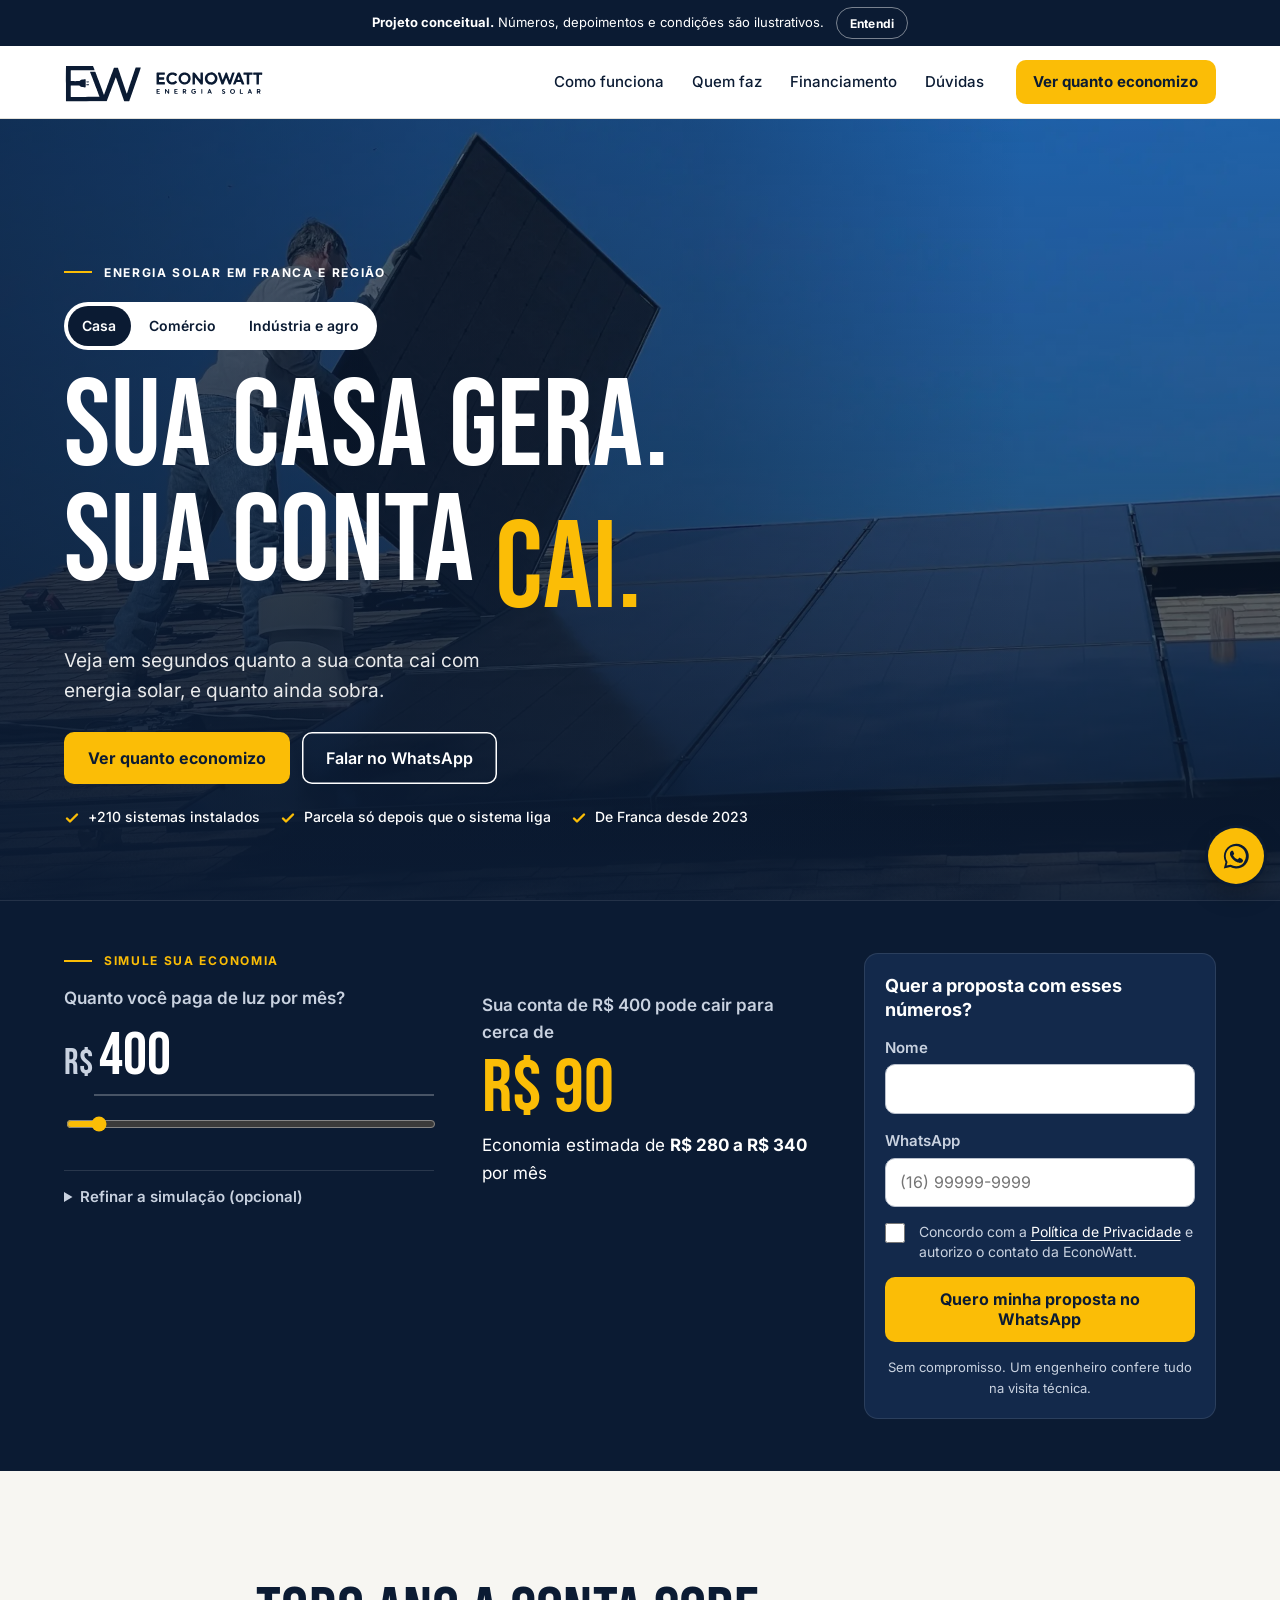
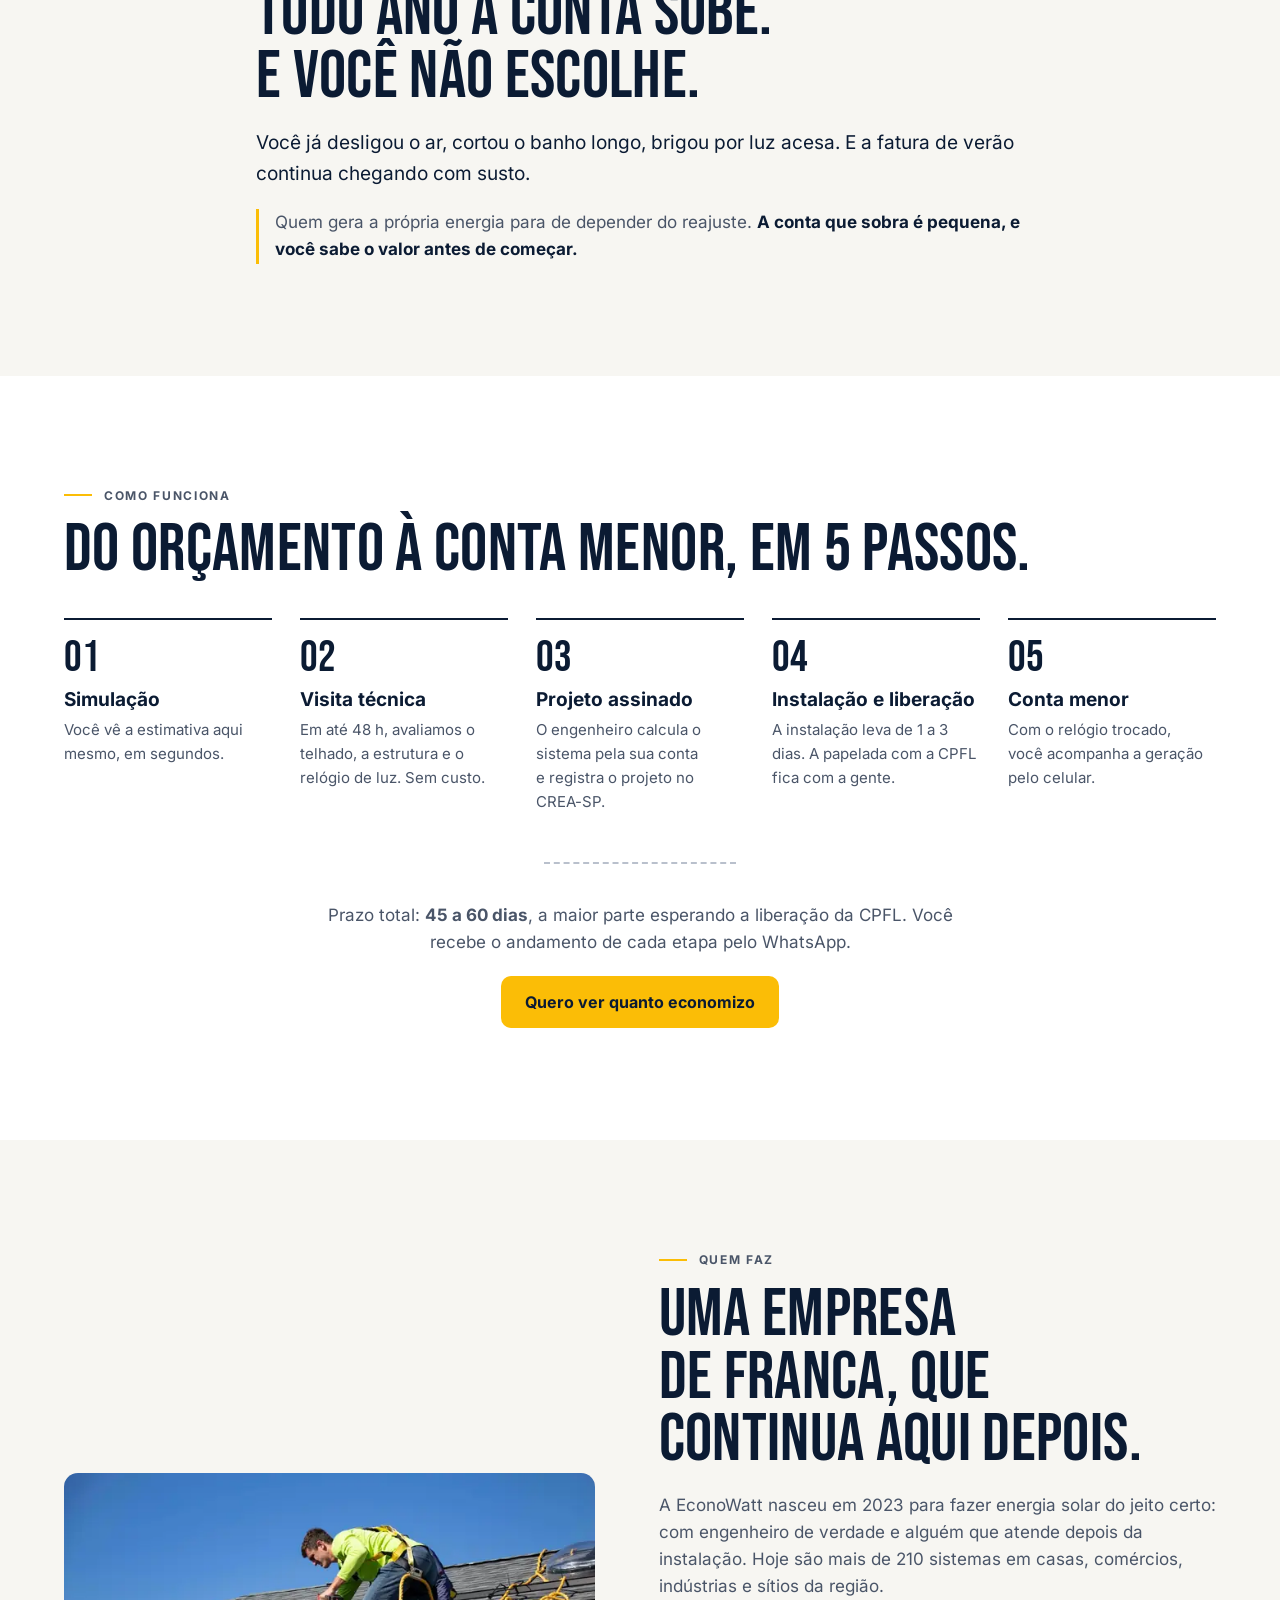
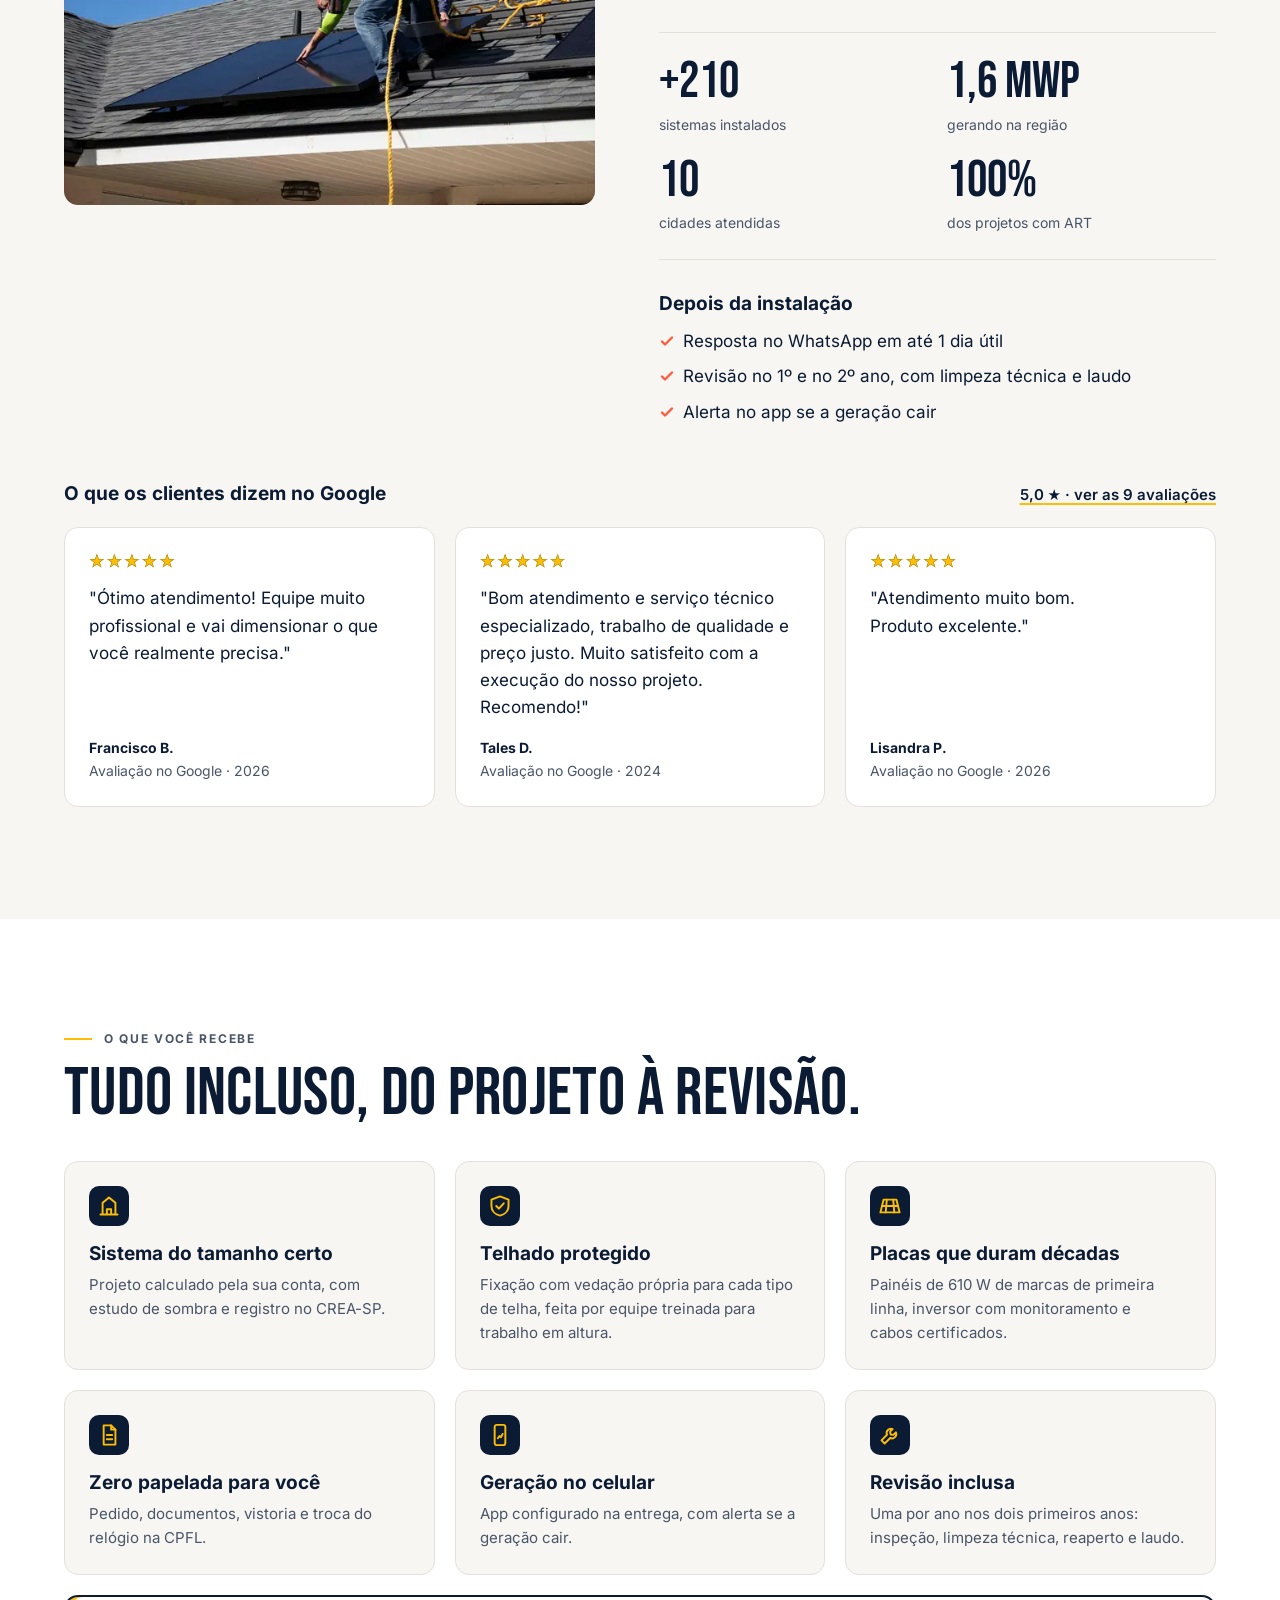
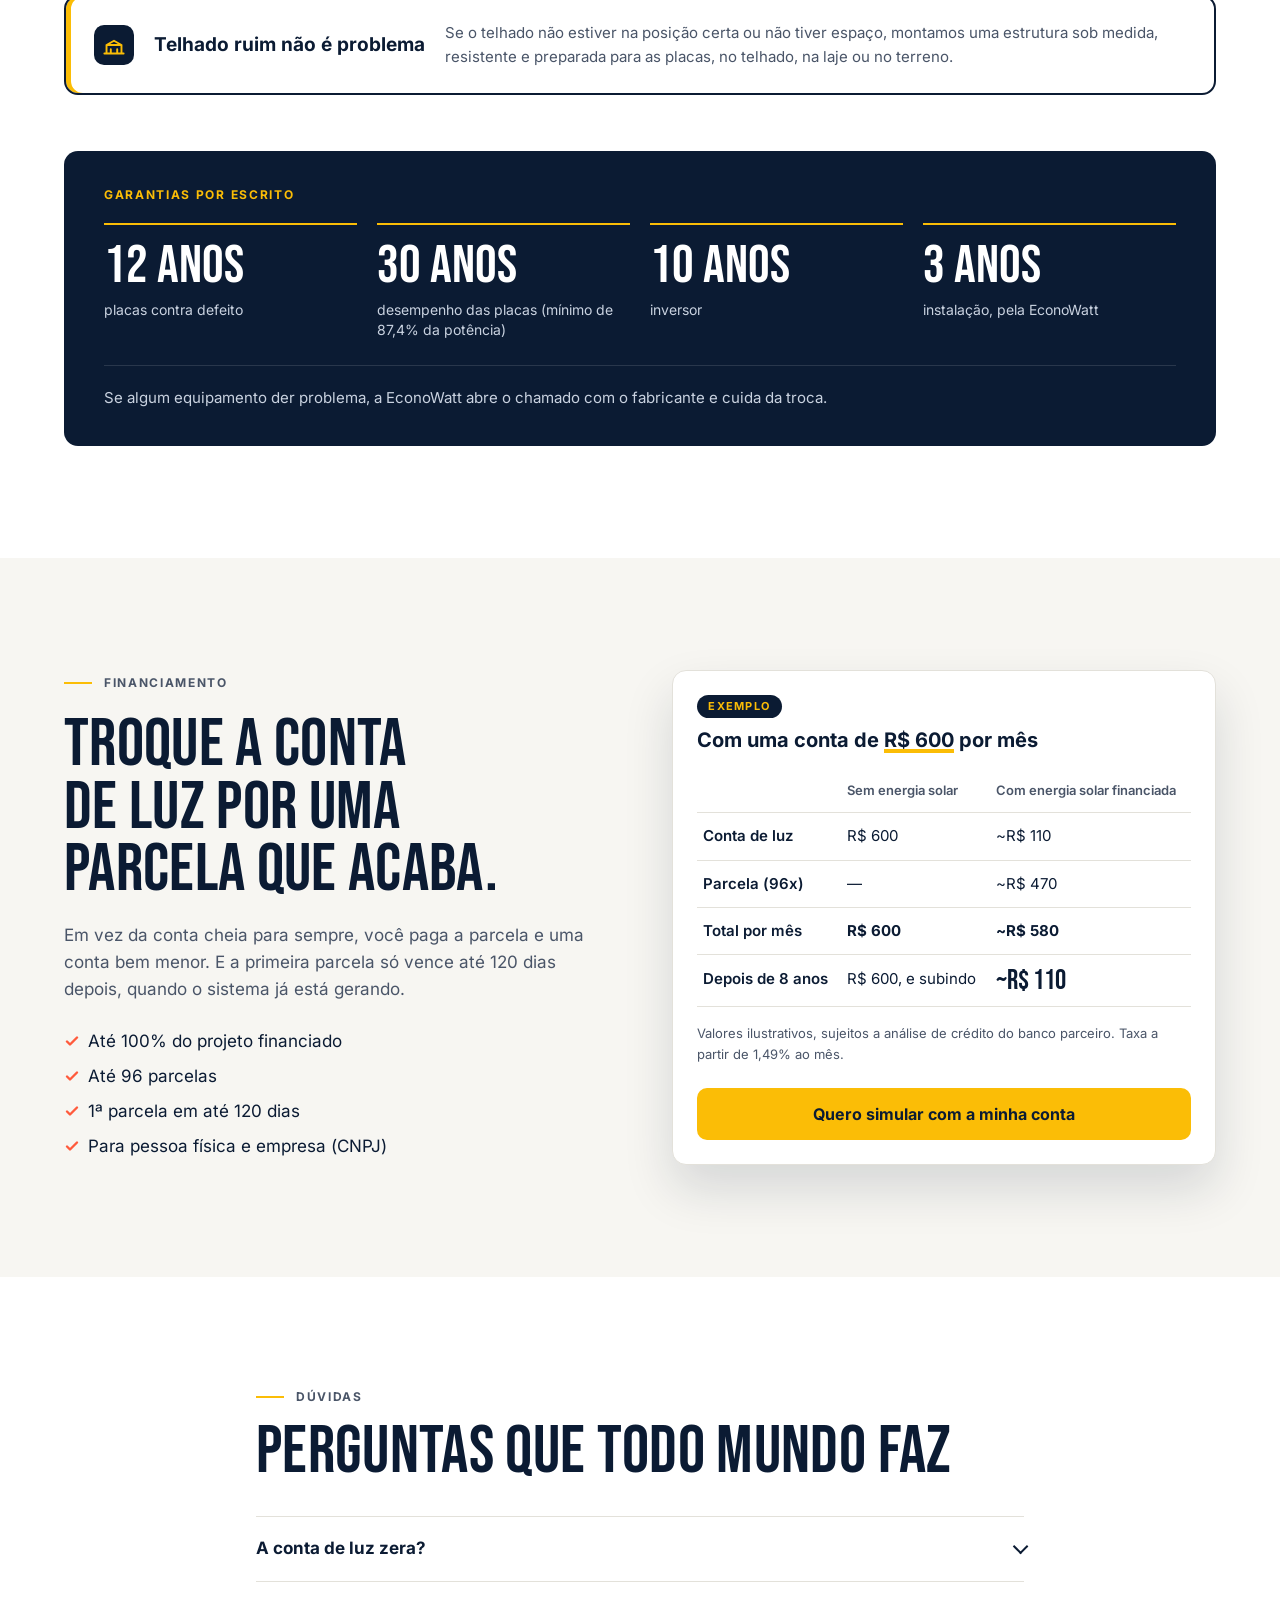
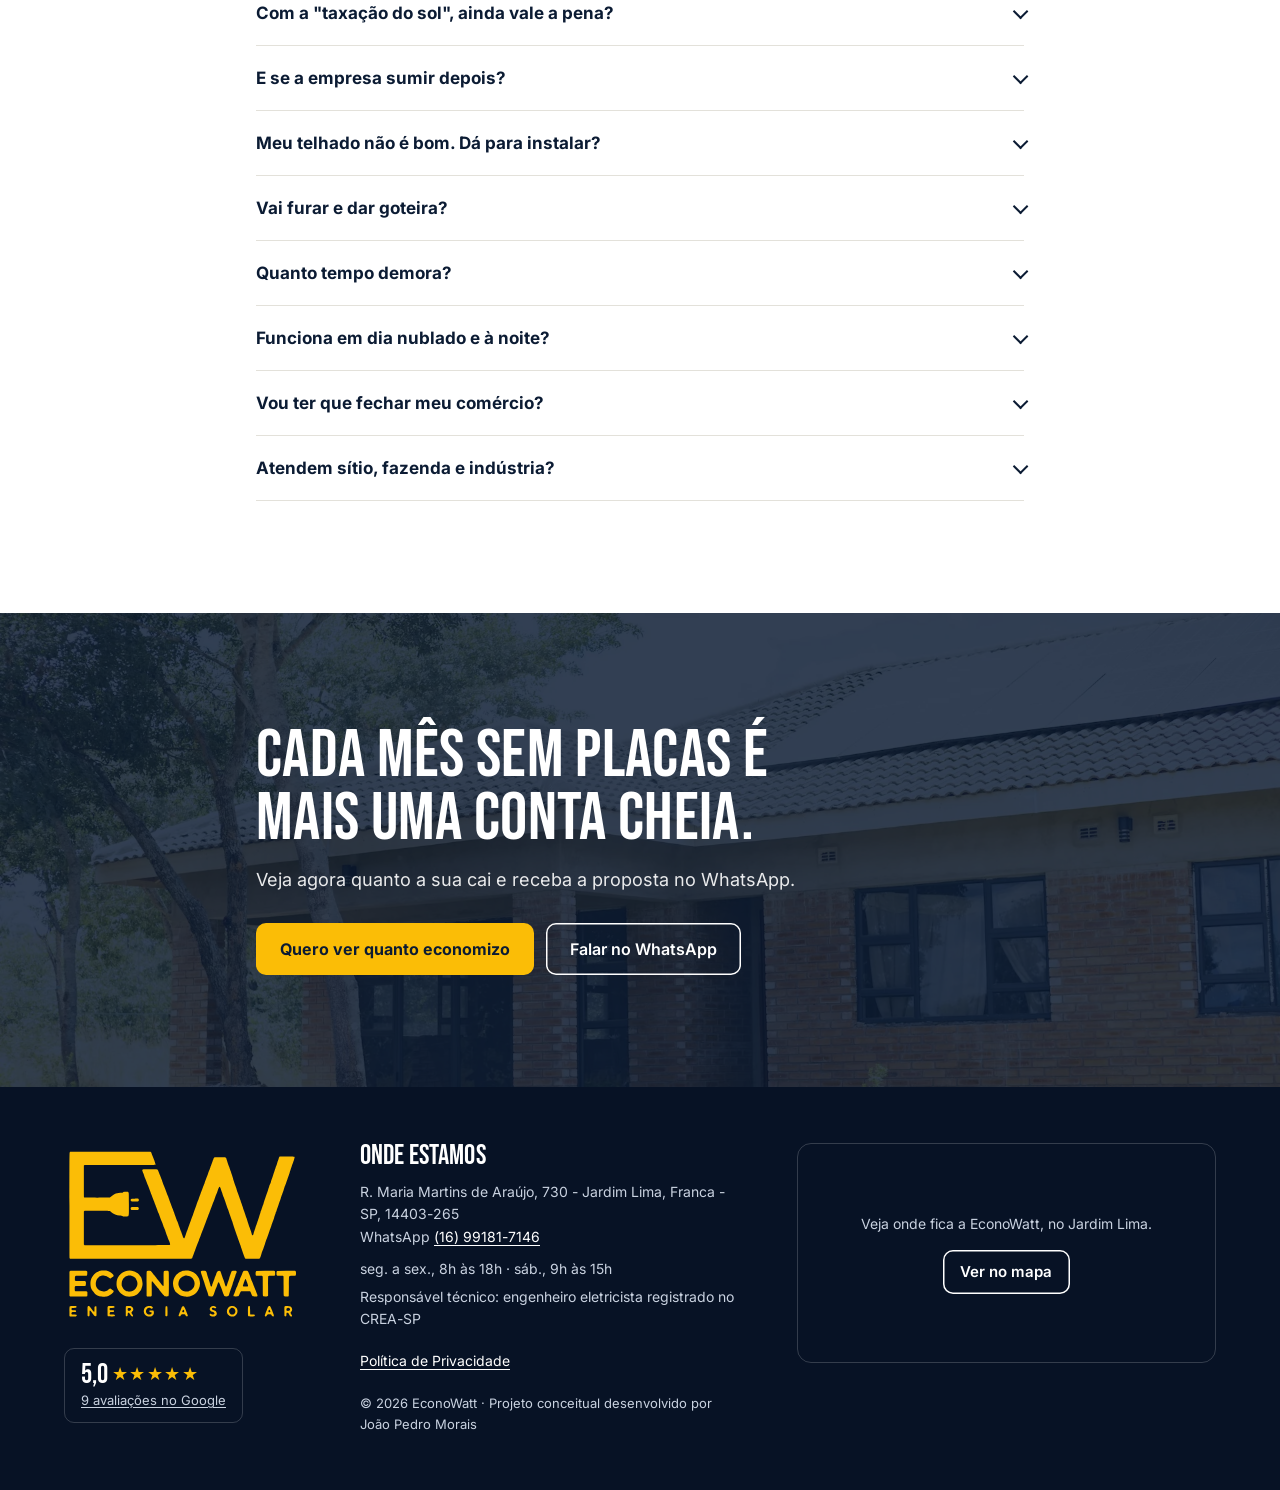
==== commit 8e3d82ed: "Ajuste de imagens" ====
--- a/index.html
+++ b/index.html
@@ -215,7 +215,7 @@
         </ul>
         <!-- ✏️ FIM -->
       </div>
-      <p class="credito-foto" data-conceitual>Imagem ilustrativa</p>
+      <!-- <p class="credito-foto" data-conceitual>Imagem ilustrativa</p> -->
     </section>
 
     <!-- ============ SIMULADOR (faixa marinho) ============ -->
@@ -344,7 +344,7 @@
             <source type="image/webp" srcset="assets/img/foto-equipe-telhado-720.webp 720w, assets/img/foto-equipe-telhado-960.webp 960w, assets/img/foto-equipe-telhado-1920.webp 1920w" sizes="(min-width: 62em) 540px, calc(100vw - 2.5rem)">
             <img src="assets/img/foto-equipe-telhado-960.webp" alt="Instalador com cinto de segurança fixando placas solares num telhado" width="960" height="540" loading="lazy">
           </picture>
-          <figcaption data-conceitual>Imagem ilustrativa</figcaption>
+          <!-- <figcaption data-conceitual>Imagem ilustrativa</figcaption> -->
         </figure>
         <div class="quem__texto">
           <p class="chapeu">Quem faz</p>
@@ -435,7 +435,7 @@
           </li>
           <li class="incluso incluso--destaque">
             <svg aria-hidden="true" viewBox="0 0 24 24"><path d="M3 20h18M5 20V12l7-4 7 4v8M9 20v-4M15 20v-4M5 12h14"/></svg>
-            <h3>Telhado ruim não é problema</h3><p>Se o telhado não estiver na posição certa, não tiver espaço ou não aguentar o peso, montamos uma estrutura sob medida, resistente e preparada para as placas, no telhado, na laje ou no terreno.</p>
+            <h3>Telhado ruim não é problema</h3><p>Se o telhado não estiver na posição certa ou não tiver espaço, montamos uma estrutura sob medida, resistente e preparada para as placas, no telhado, na laje ou no terreno.</p>
           </li>
         </ul>
         <!-- ✏️ FIM -->
@@ -527,7 +527,7 @@
           <a class="botao botao--contorno" href="https://wa.me/5516991817146" data-whatsapp target="_blank" rel="noopener">Falar no WhatsApp</a>
         </div>
       </div>
-      <p class="credito-foto" data-conceitual>Imagem ilustrativa</p>
+      <!-- <p class="credito-foto" data-conceitual>Imagem ilustrativa</p> -->
     </section>
   </main>
 
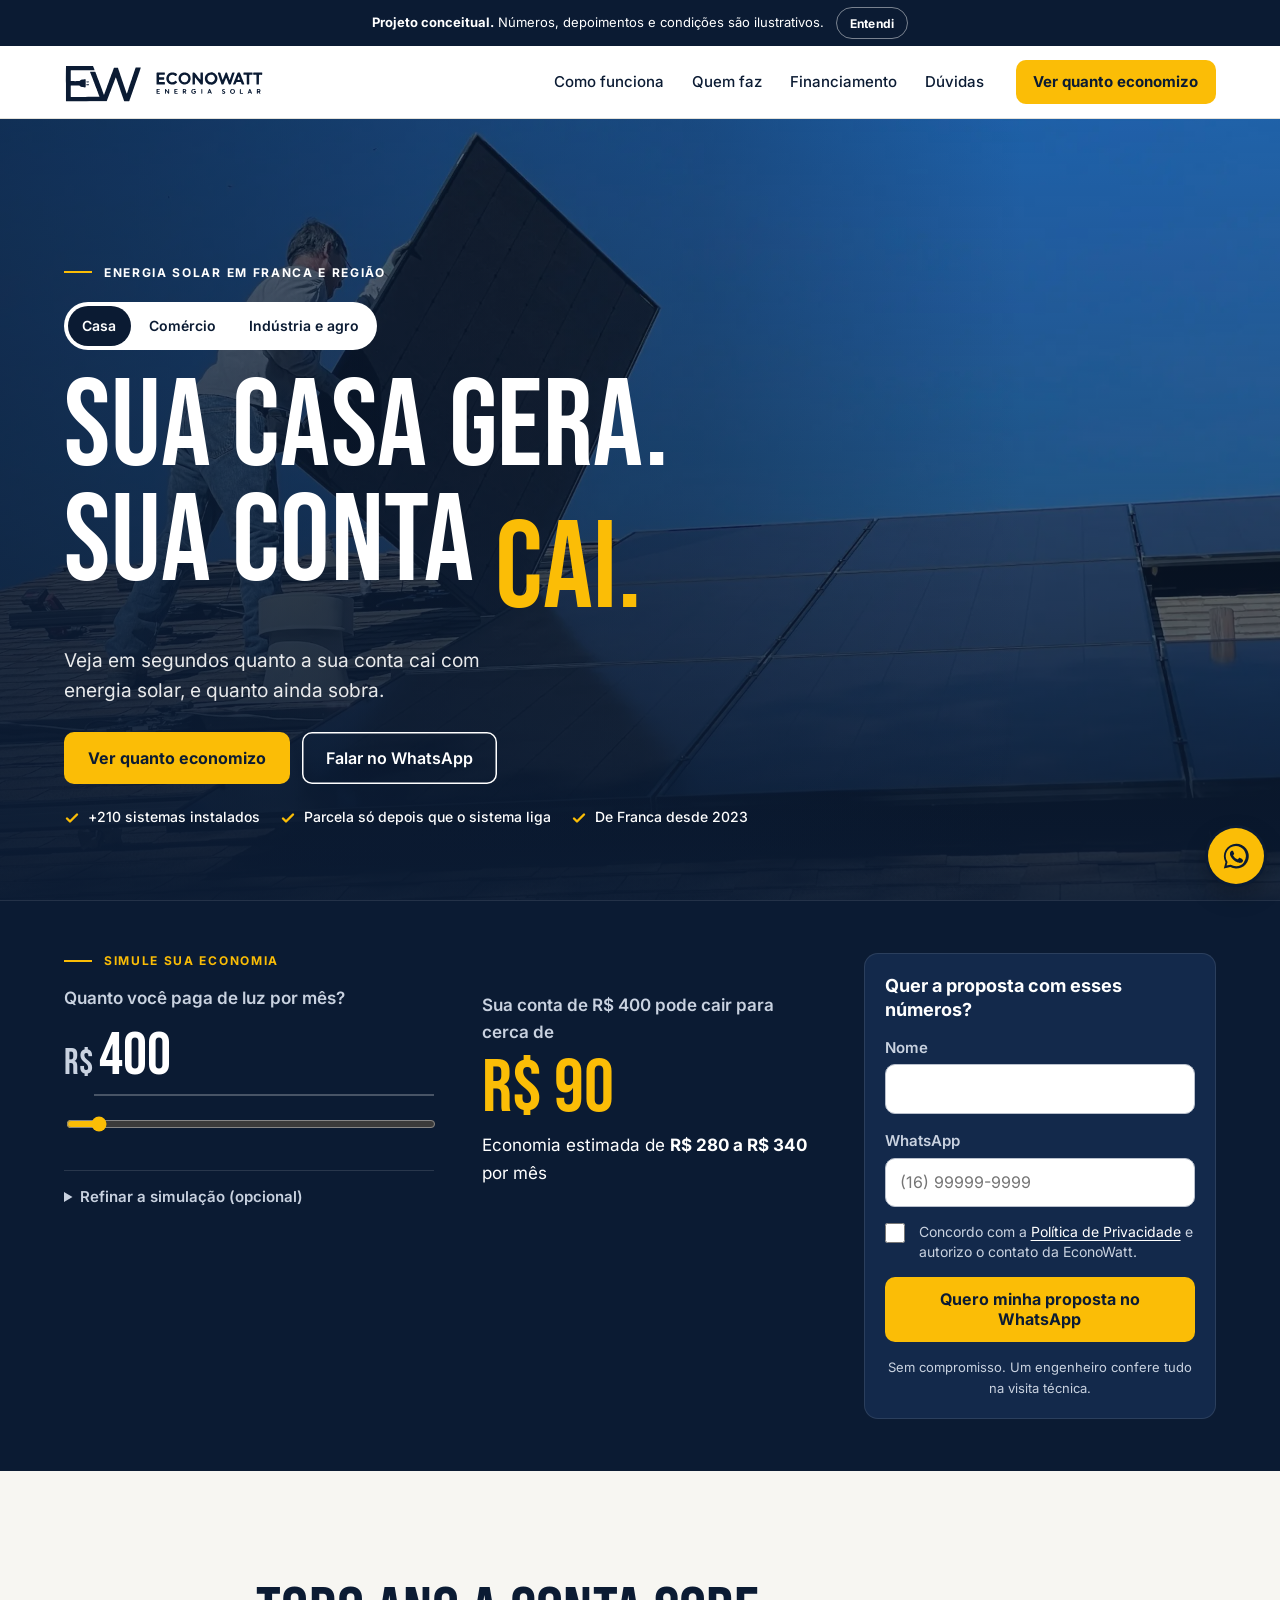
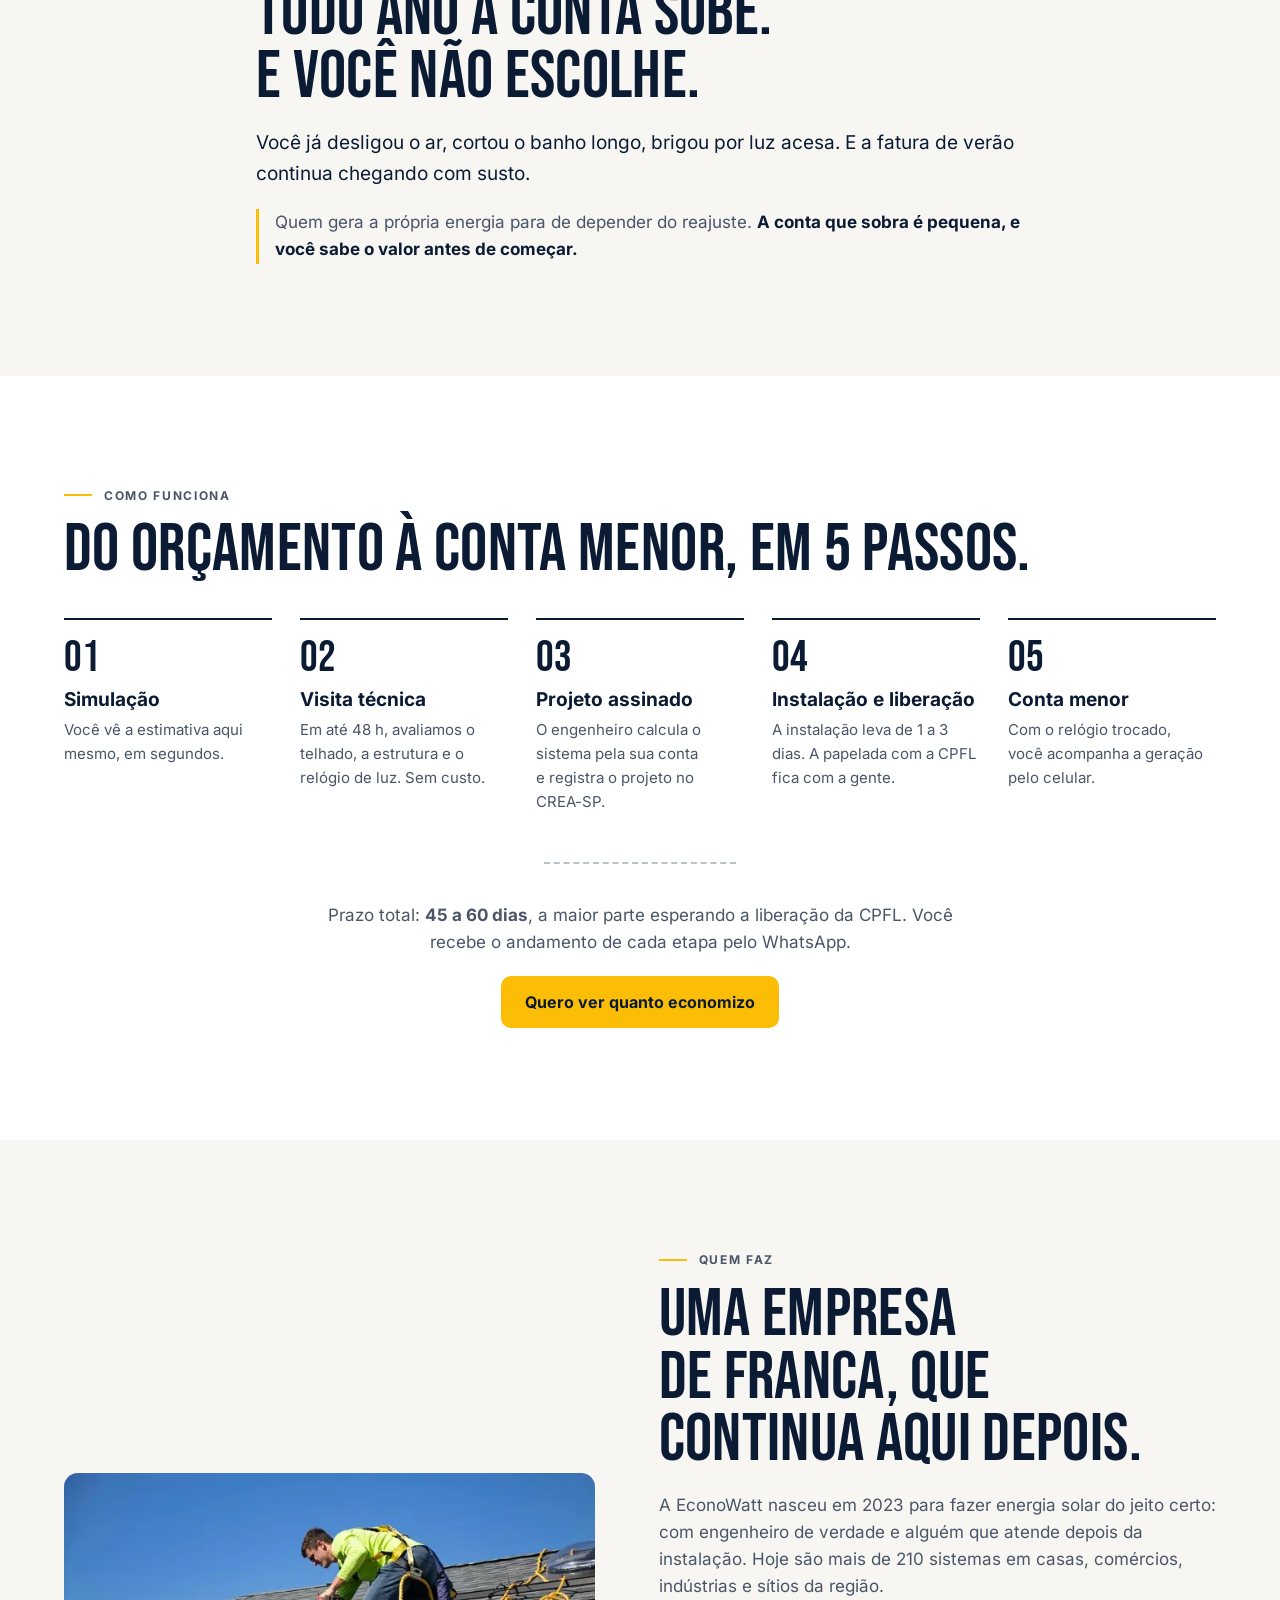
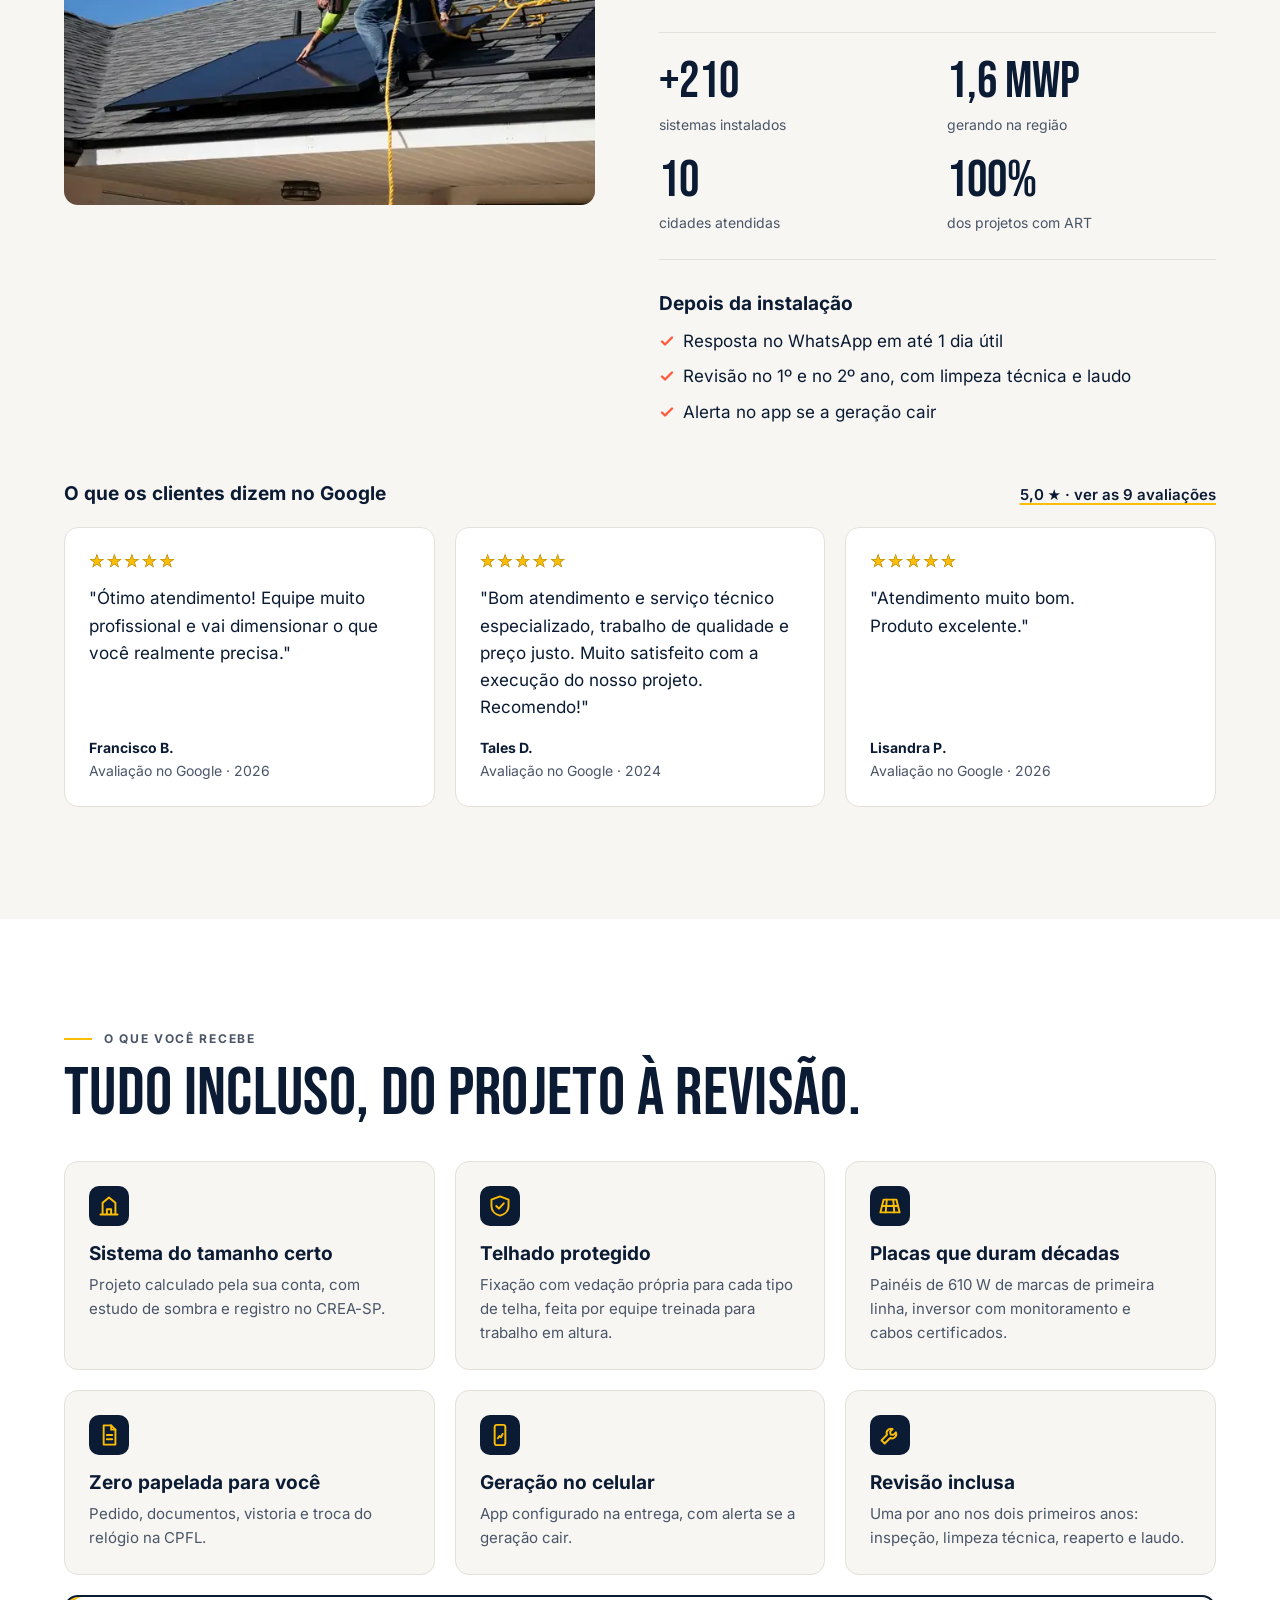
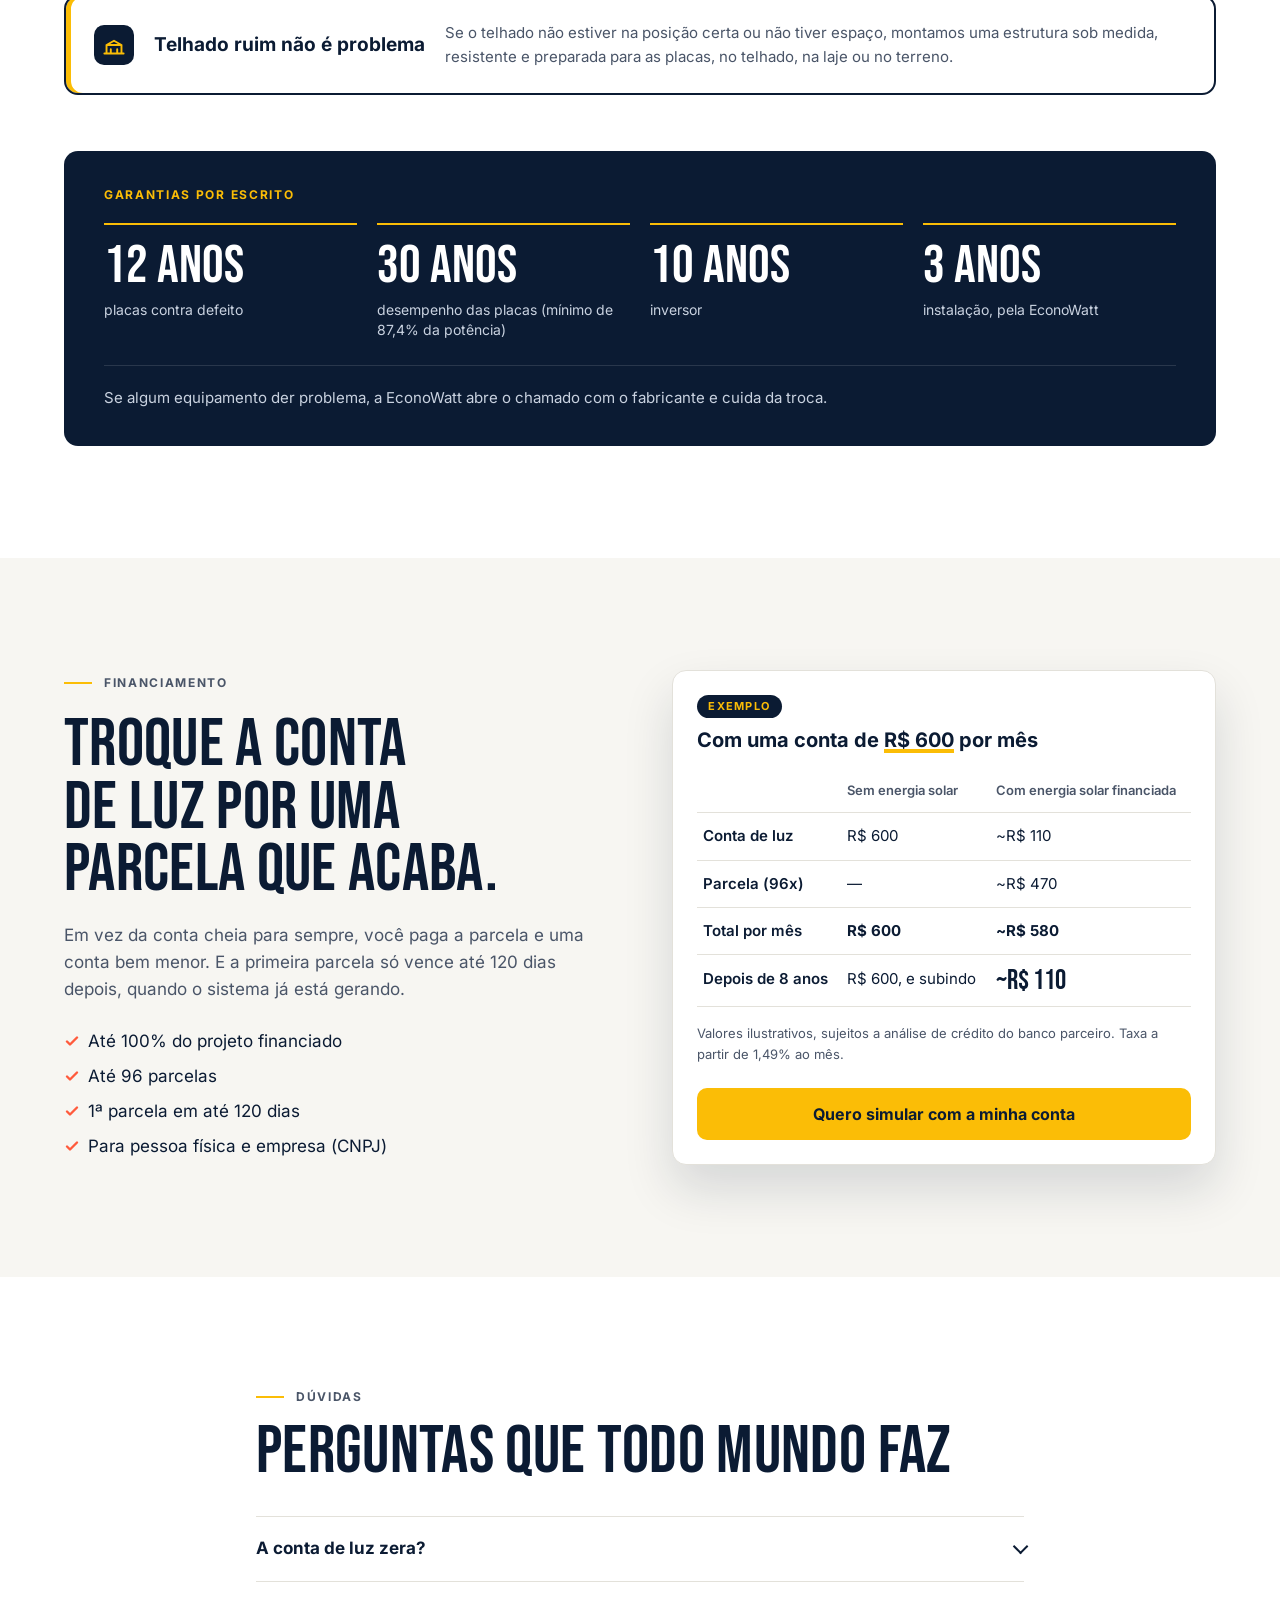
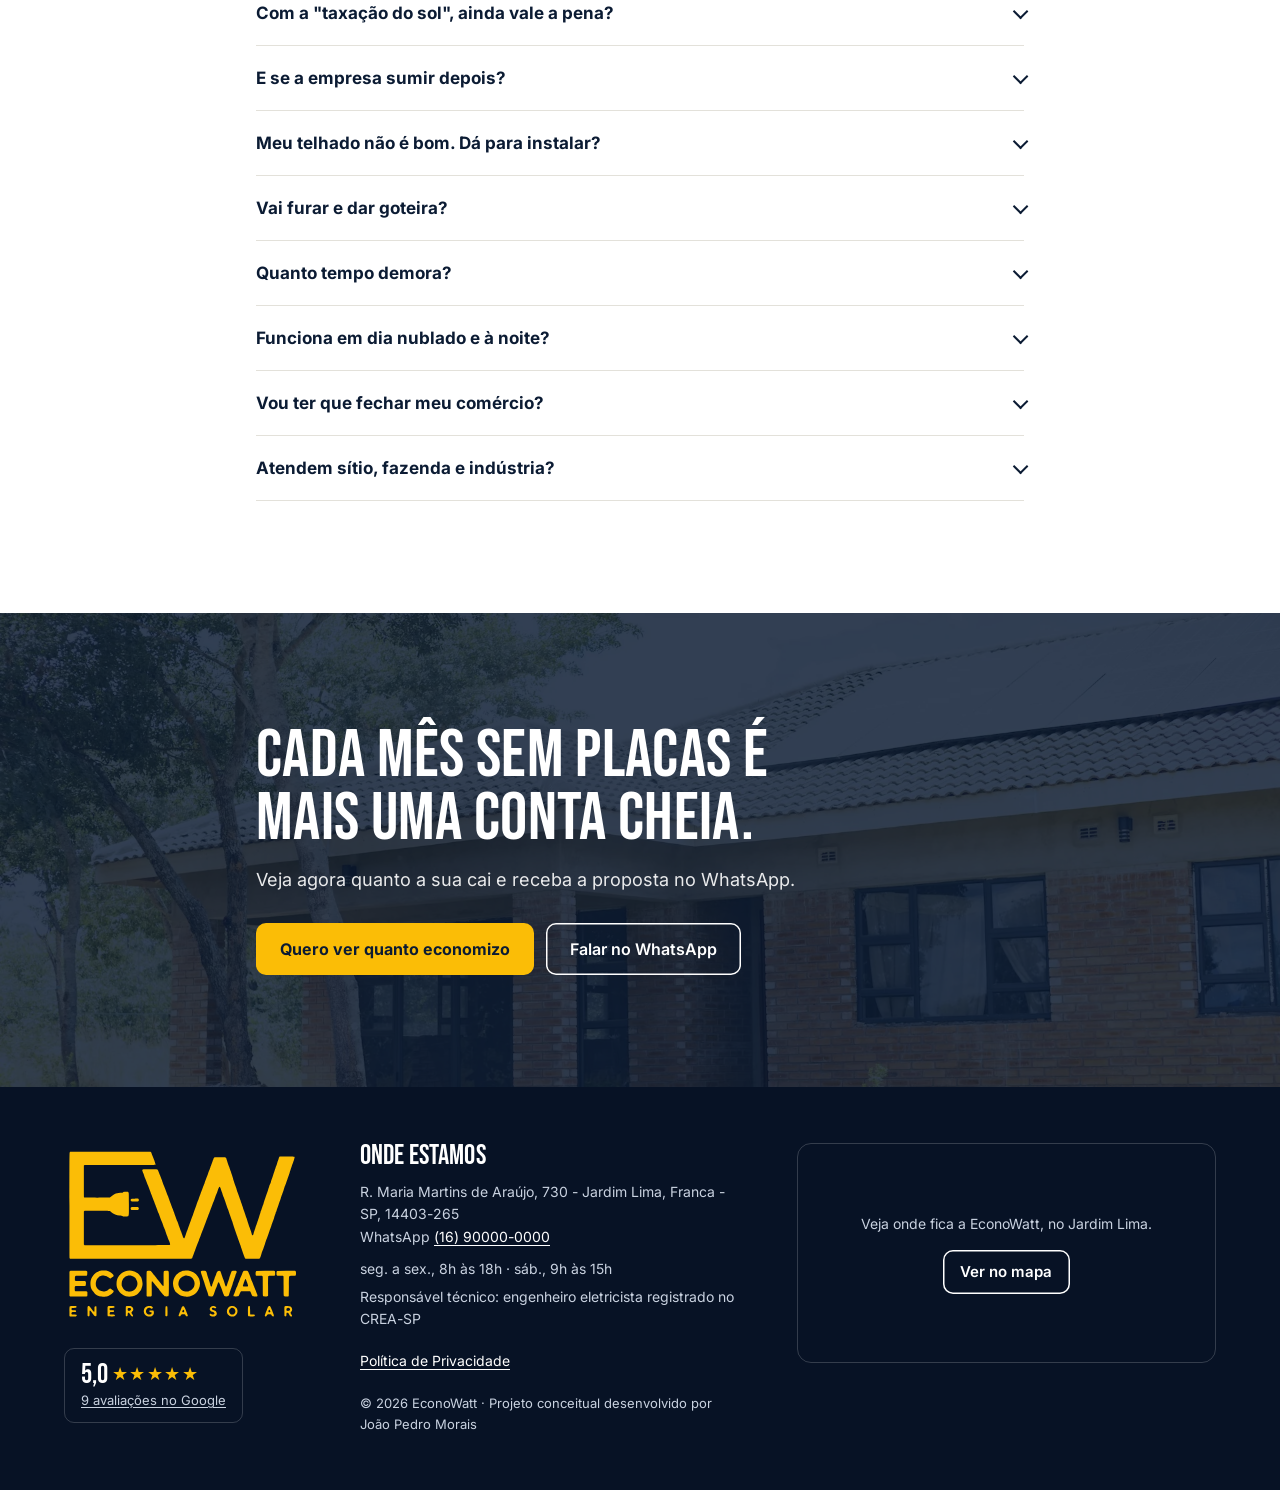
==== commit 838b4285: "Ajuste para demonstração" ====
--- a/index.html
+++ b/index.html
@@ -43,7 +43,6 @@
     "url": "https://econowattt.vercel.app/",
     "logo": "https://econowattt.vercel.app/assets/img/apple-touch-icon.png",
     "image": "https://econowattt.vercel.app/assets/img/og-image.jpg",
-    "telephone": "+55-16-99181-7146",
     "foundingDate": "2023",
     "address": {
       "@type": "PostalAddress",
@@ -134,6 +133,7 @@
 
   <script src="js/config.js" defer></script>
   <script src="js/utils.js" defer></script>
+  <script src="js/aviso-demo.js" defer></script>
   <script src="js/tracking.js" defer></script>
   <script src="js/simulador.js" defer></script>
   <script src="js/form.js" defer></script>
@@ -204,7 +204,7 @@
 
         <div class="hero__acoes">
           <a class="botao" href="#simulador" data-ir-simulador>Ver quanto economizo</a>
-          <a class="botao botao--contorno" href="https://wa.me/5516991817146" data-whatsapp target="_blank" rel="noopener">Falar no WhatsApp</a>
+          <a class="botao botao--contorno" href="https://wa.me/" data-whatsapp target="_blank" rel="noopener">Falar no WhatsApp</a>
         </div>
 
         <!-- ✏️ EDITÁVEL: selos de prova rápida (até 35 caracteres cada; números vêm do config.js) -->
@@ -524,7 +524,7 @@
         <!-- ✏️ FIM -->
         <div class="hero__acoes">
           <a class="botao" href="#simulador" data-ir-simulador>Quero ver quanto economizo</a>
-          <a class="botao botao--contorno" href="https://wa.me/5516991817146" data-whatsapp target="_blank" rel="noopener">Falar no WhatsApp</a>
+          <a class="botao botao--contorno" href="https://wa.me/" data-whatsapp target="_blank" rel="noopener">Falar no WhatsApp</a>
         </div>
       </div>
       <!-- <p class="credito-foto" data-conceitual>Imagem ilustrativa</p> -->
@@ -546,7 +546,7 @@
         <h2 class="rodape__titulo">Onde estamos</h2>
         <address>
           <span data-config="empresa.endereco">R. Maria Martins de Araújo, 730 - Jardim Lima, Franca - SP, 14403-265</span><br>
-          WhatsApp <a href="https://wa.me/5516991817146" data-whatsapp target="_blank" rel="noopener" data-config="empresa.whatsappExibicao">(16) 99181-7146</a>
+          WhatsApp <a href="https://wa.me/" data-whatsapp target="_blank" rel="noopener" data-config="empresa.whatsappExibicao">(16) 90000-0000</a>
         </address>
         <p data-config="empresa.horario">seg. a sex., 8h às 18h · sáb., 9h às 15h</p>
         <p>Responsável técnico: engenheiro eletricista registrado no CREA-SP</p>
@@ -563,7 +563,7 @@
         <button type="button" class="botao botao--contorno botao--pequeno" data-ver-mapa>Ver no mapa</button>
       </div>
     </div>
-    <a class="whats-flutuante" href="https://wa.me/5516991817146" data-whatsapp target="_blank" rel="noopener" aria-label="Falar com a EconoWatt no WhatsApp">
+    <a class="whats-flutuante" href="https://wa.me/" data-whatsapp target="_blank" rel="noopener" aria-label="Falar com a EconoWatt no WhatsApp">
       <svg viewBox="0 0 32 32" aria-hidden="true"><path fill="currentColor" d="M16 3a13 13 0 0 0-11.3 19.4L3 29l6.8-1.7A13 13 0 1 0 16 3zm0 23.6c-2 0-4-.5-5.7-1.5l-.4-.2-4 1 1-3.9-.3-.4A10.6 10.6 0 1 1 16 26.6zm5.8-7.9c-.3-.2-1.9-.9-2.2-1-.3-.1-.5-.2-.7.2l-1 1.2c-.2.2-.4.2-.7.1a8.7 8.7 0 0 1-4.3-3.8c-.3-.6.3-.5.9-1.7.1-.2 0-.4 0-.5l-1-2.4c-.3-.6-.5-.5-.7-.5h-.6c-.2 0-.6.1-.9.4-.3.3-1.2 1.1-1.2 2.8s1.2 3.2 1.4 3.5c.2.2 2.4 3.7 5.8 5.2 2.2.9 3 1 4.1.8.7-.1 1.9-.8 2.2-1.5.3-.7.3-1.4.2-1.5-.1-.2-.3-.2-.6-.4z"/></svg>
     </a>
   </footer>
--- a/css/style.css
+++ b/css/style.css
@@ -465,7 +465,32 @@
 .texto-legal strong { color: var(--cor-marinho); }
 .texto-legal__data { font-size: .875rem; }
 
+/* ---------- Aviso de demonstração do WhatsApp (js/aviso-demo.js) ---------- */
+.aviso-demo {
+  width: calc(100% - 2rem); max-width: 28rem; margin: auto; padding: 1.75rem;
+  border: 0; border-radius: var(--raio-cartao);
+  background: var(--cor-branco); color: var(--cor-marinho);
+  box-shadow: 0 30px 70px rgba(11, 27, 51, .35);
+}
+.aviso-demo::backdrop { background: rgba(11, 27, 51, .7); }
+.aviso-demo[open] { animation: aviso-entra .25s ease-out; }
+@keyframes aviso-entra { from { opacity: 0; transform: translateY(12px) scale(.98); } }
+.aviso-demo :focus-visible { outline-color: var(--cor-marinho); }
+.aviso-demo__selo {
+  display: inline-block; padding: .3rem .75rem; border-radius: 999px;
+  background: var(--cor-amarelo); color: var(--cor-marinho);
+  font-size: .75rem; font-weight: 700; letter-spacing: .14em; text-transform: uppercase;
+}
+.aviso-demo__titulo { margin-top: 1rem; font-family: var(--fonte-titulo); font-size: 2.6rem; font-weight: 400; line-height: .95; text-transform: uppercase; }
+.aviso-demo__texto { margin-top: .6rem; color: var(--cor-cinza); font-size: .9375rem; }
+.aviso-demo__balao {
+  margin-top: 1.1rem; padding: .9rem 1rem; border-radius: 14px 14px 4px 14px;
+  background: #D9FDD3; color: #111B21; font-size: .9375rem; line-height: 1.5;
+}
+.aviso-demo .botao { margin-top: 1.4rem; }
+
 /* ---------- Movimento reduzido ---------- */
 @media (prefers-reduced-motion: reduce) {
   .js .verbo { transition: none; }
-}
+  .aviso-demo[open] { animation: none; }
+}
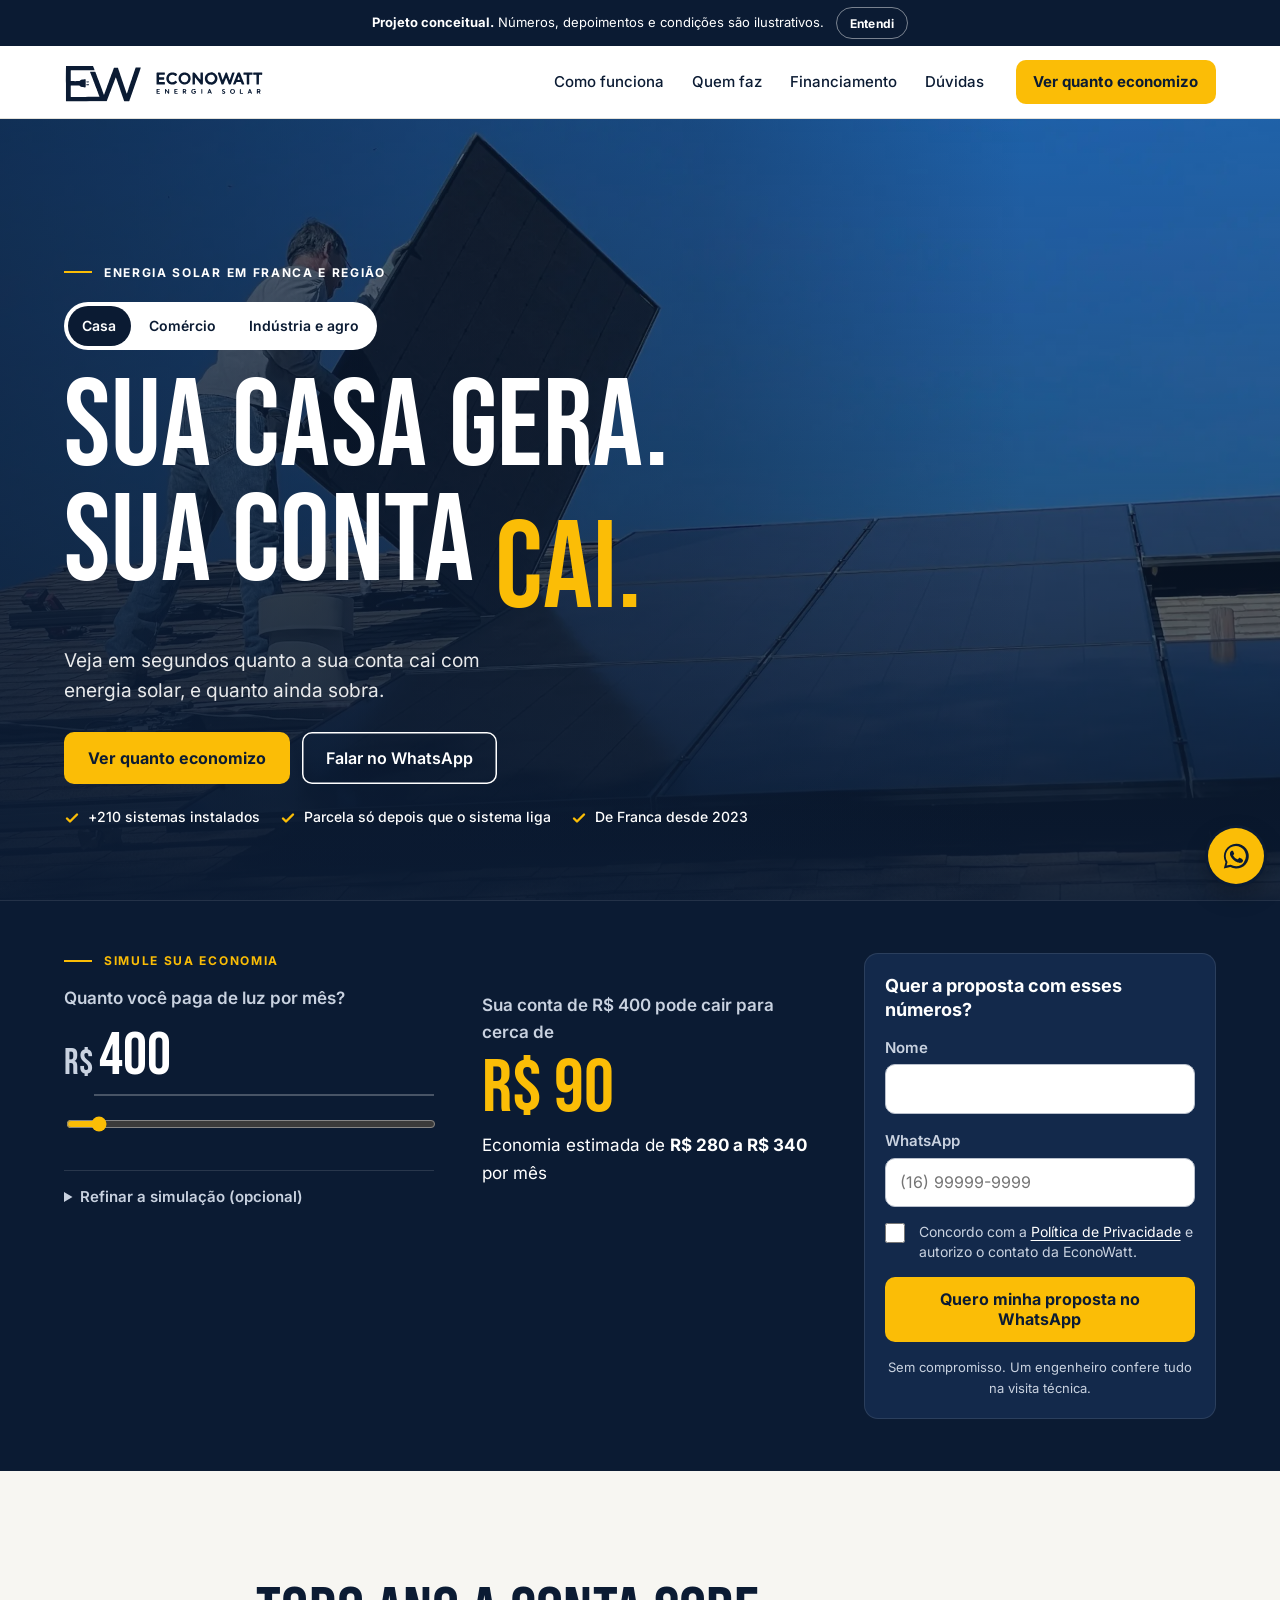
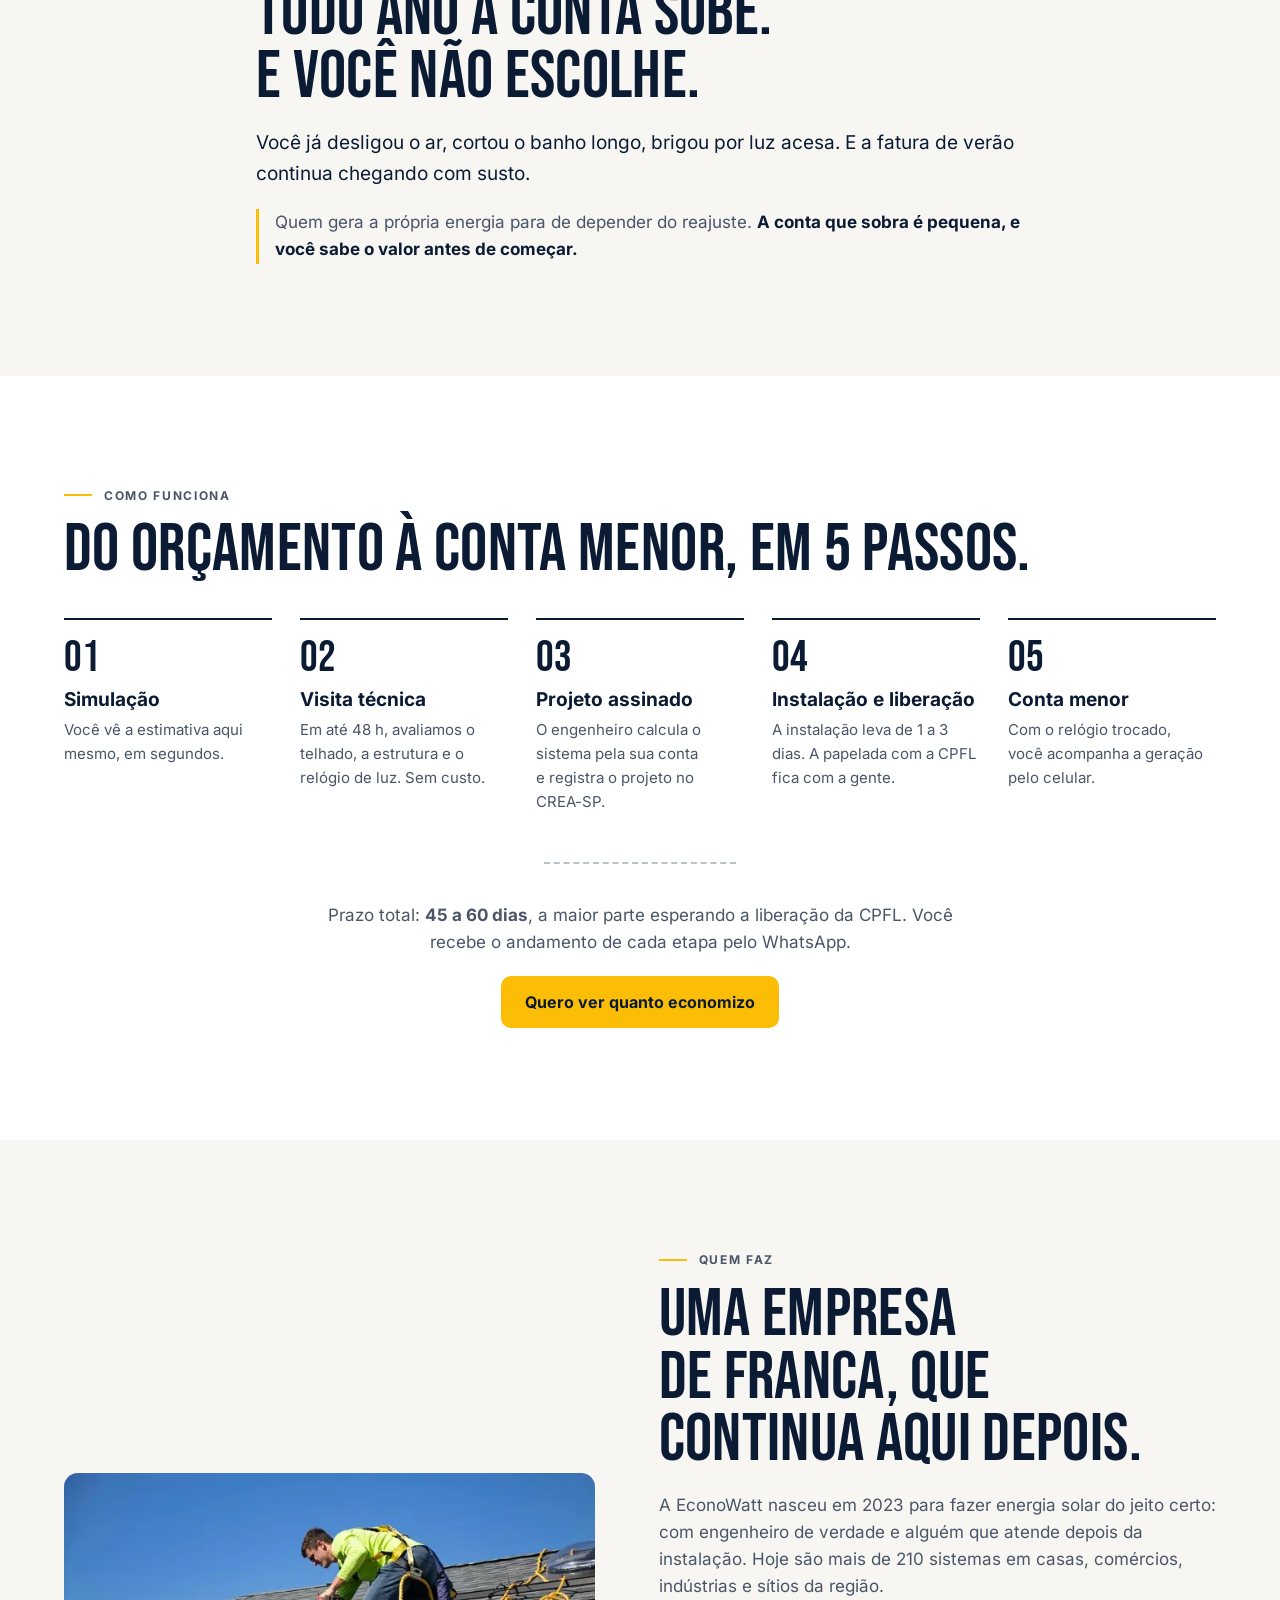
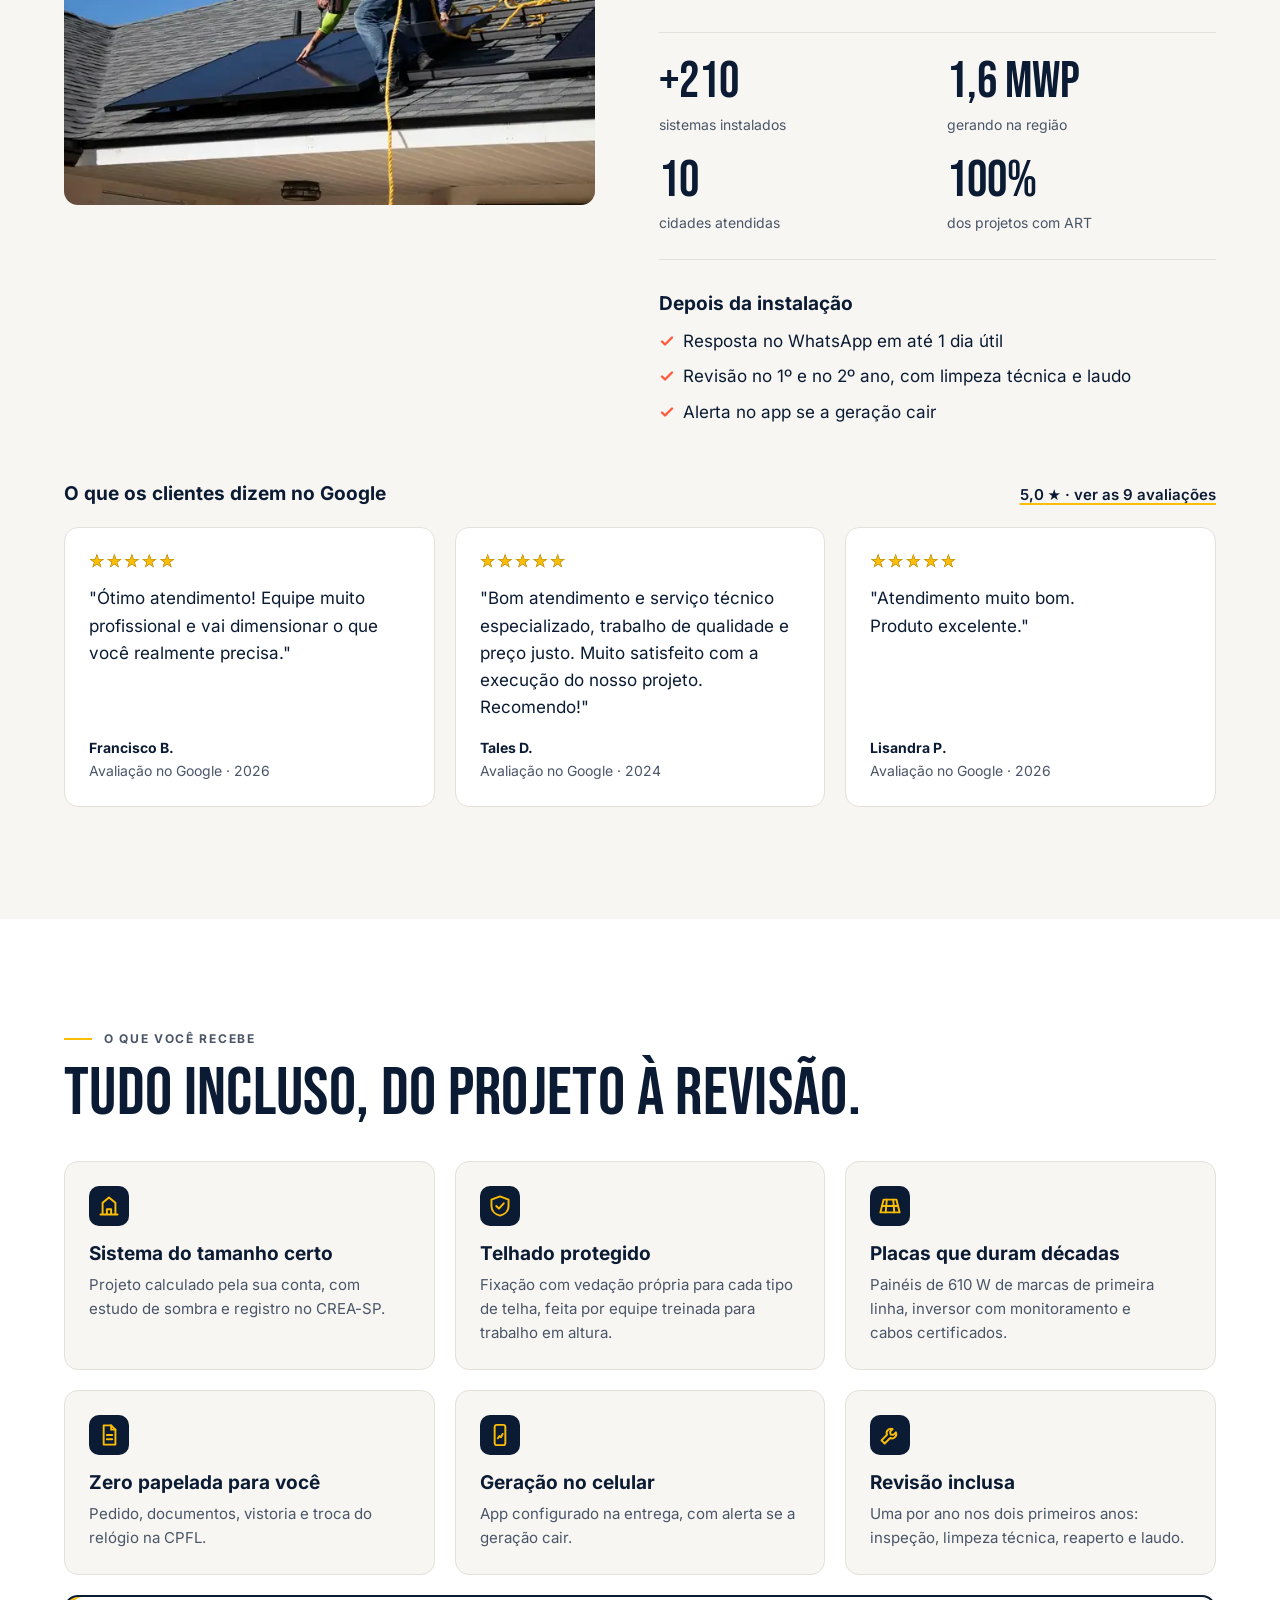
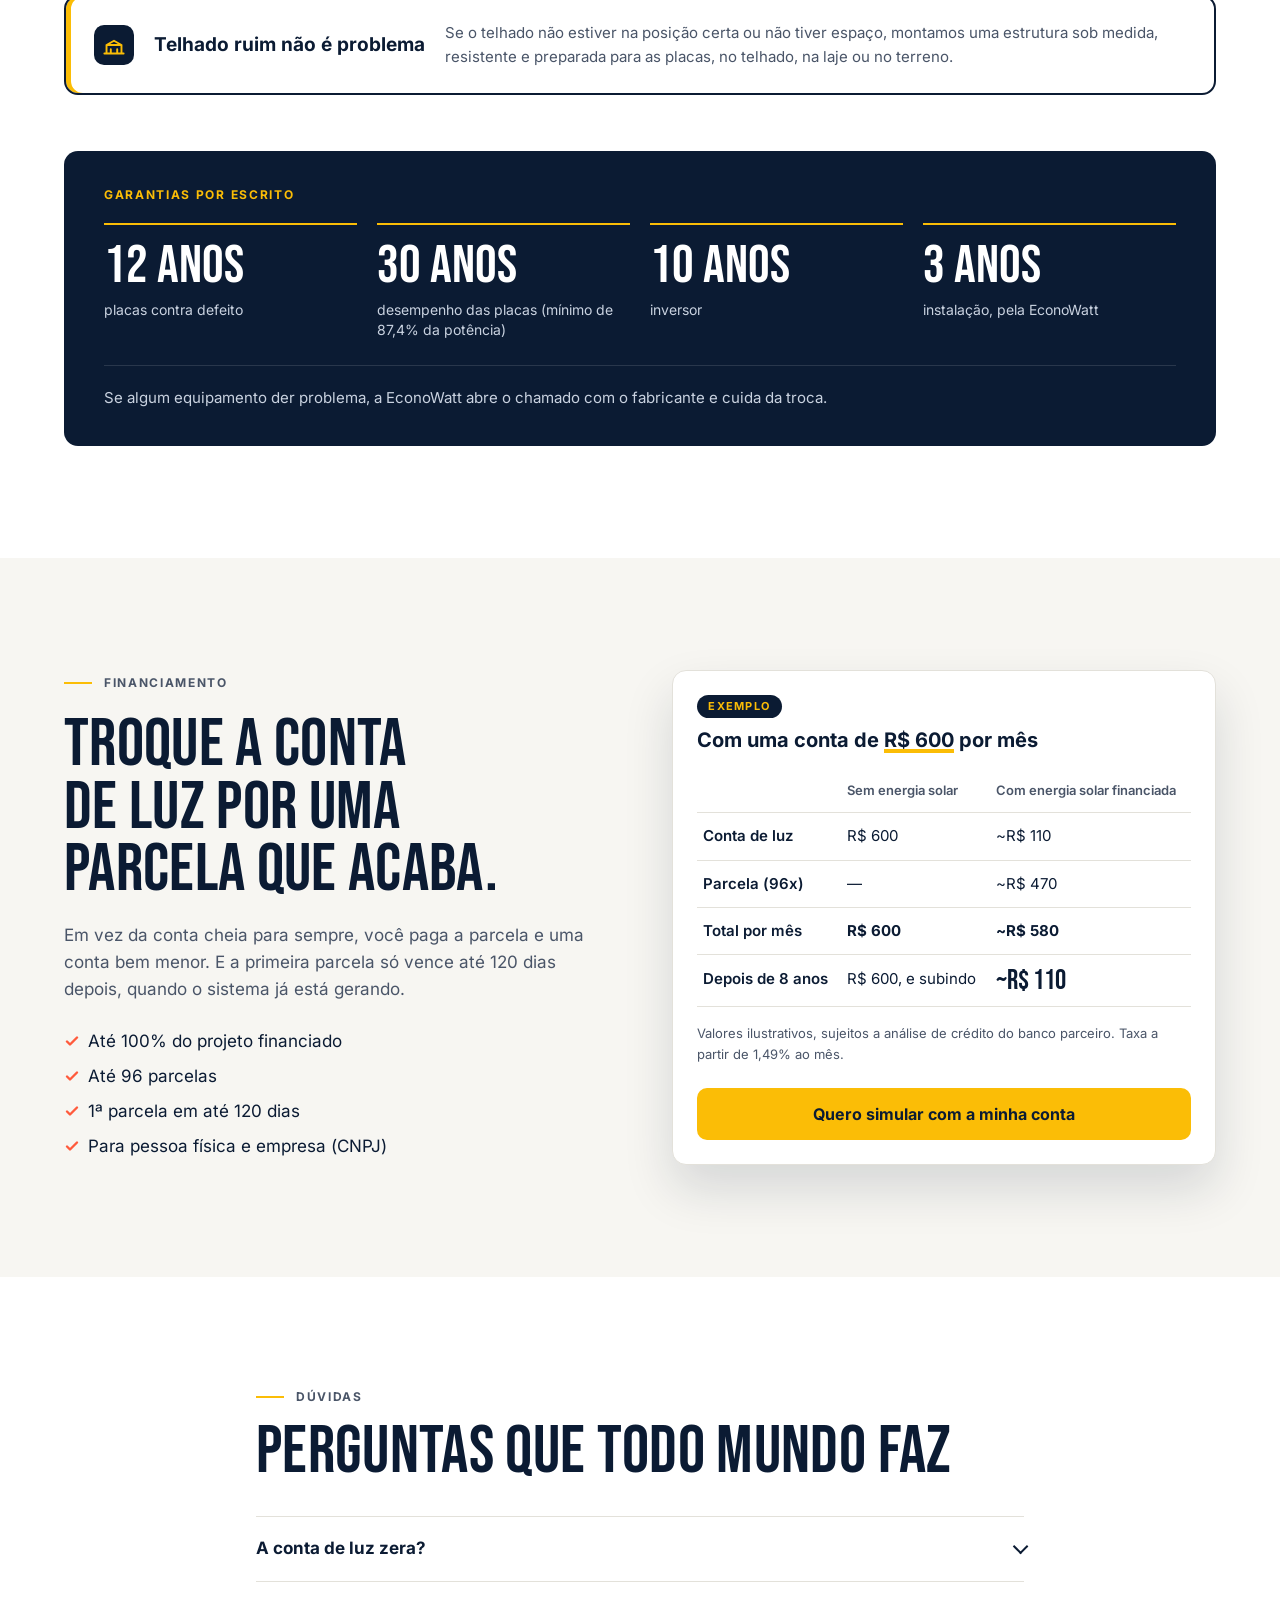
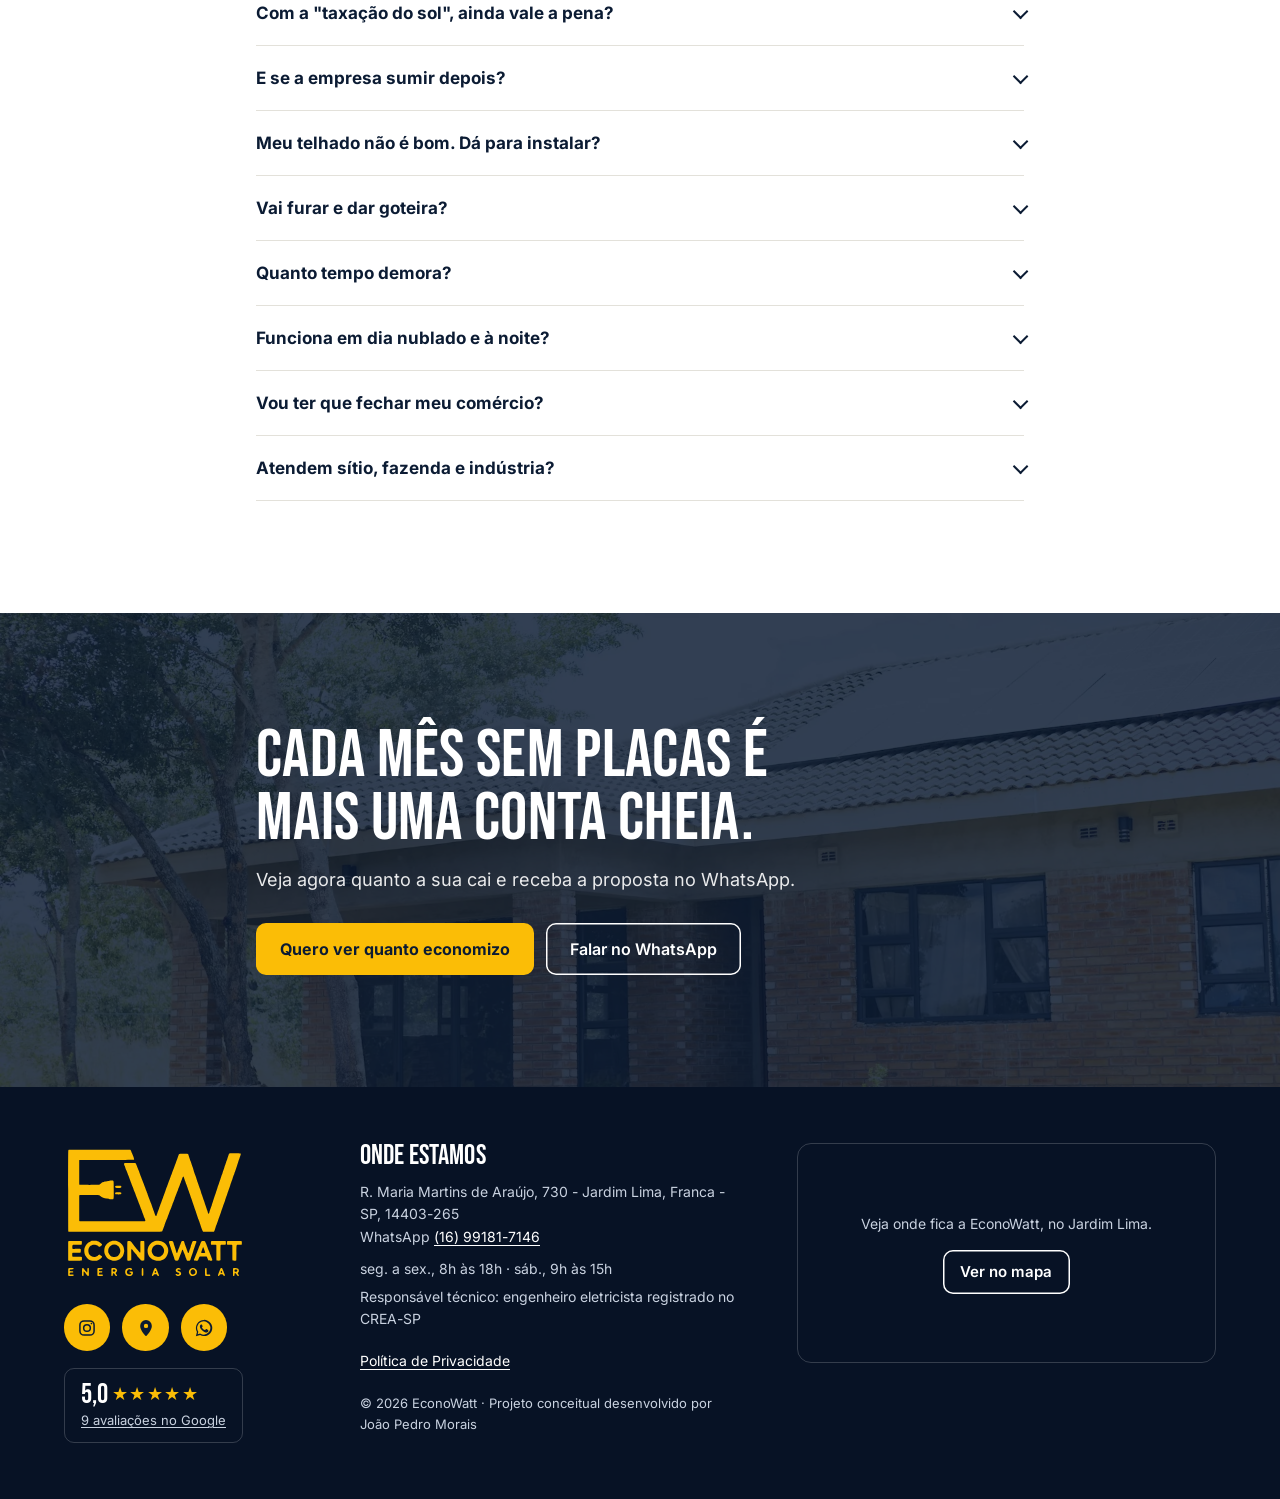
==== commit 0dcebe8a: "Ajustes de contatos" ====
--- a/index.html
+++ b/index.html
@@ -43,6 +43,7 @@
     "url": "https://econowattt.vercel.app/",
     "logo": "https://econowattt.vercel.app/assets/img/apple-touch-icon.png",
     "image": "https://econowattt.vercel.app/assets/img/og-image.jpg",
+    "telephone": "+55-16-99181-7146",
     "foundingDate": "2023",
     "address": {
       "@type": "PostalAddress",
@@ -59,7 +60,8 @@
     },
     "hasMap": "https://www.google.com/maps/place/Econowatt/@-20.5578418,-47.4026338,17z",
     "sameAs": [
-      "https://www.google.com/maps/place/Econowatt/@-20.5578418,-47.4026338,17z"
+      "https://www.google.com/maps/place/Econowatt/@-20.5578418,-47.4026338,17z",
+      "https://www.instagram.com/econowatt_/"
     ],
     "areaServed": [
       {
@@ -204,7 +206,7 @@
 
         <div class="hero__acoes">
           <a class="botao" href="#simulador" data-ir-simulador>Ver quanto economizo</a>
-          <a class="botao botao--contorno" href="https://wa.me/" data-whatsapp target="_blank" rel="noopener">Falar no WhatsApp</a>
+          <a class="botao botao--contorno" href="https://wa.me/5516991817146" data-whatsapp target="_blank" rel="noopener">Falar no WhatsApp</a>
         </div>
 
         <!-- ✏️ EDITÁVEL: selos de prova rápida (até 35 caracteres cada; números vêm do config.js) -->
@@ -524,7 +526,7 @@
         <!-- ✏️ FIM -->
         <div class="hero__acoes">
           <a class="botao" href="#simulador" data-ir-simulador>Quero ver quanto economizo</a>
-          <a class="botao botao--contorno" href="https://wa.me/" data-whatsapp target="_blank" rel="noopener">Falar no WhatsApp</a>
+          <a class="botao botao--contorno" href="https://wa.me/5516991817146" data-whatsapp target="_blank" rel="noopener">Falar no WhatsApp</a>
         </div>
       </div>
       <!-- <p class="credito-foto" data-conceitual>Imagem ilustrativa</p> -->
@@ -536,6 +538,11 @@
       <div class="rodape__marca">
         <svg class="rodape__logo" aria-hidden="true"><use href="#completo"/></svg>
         <p class="visualmente-oculto">EconoWatt Energia Solar</p>
+        <ul class="redes" role="list">
+          <li><a href="https://www.instagram.com/econowatt_/" data-config-href="empresa.instagram" target="_blank" rel="noopener" aria-label="Instagram da EconoWatt (@econowatt_)"><svg viewBox="0 0 24 24" aria-hidden="true" fill="none" stroke="currentColor" stroke-width="1.8"><rect x="3.5" y="3.5" width="17" height="17" rx="5"/><circle cx="12" cy="12" r="4"/><circle cx="17.3" cy="6.7" r="1" fill="currentColor" stroke="none"/></svg></a></li>
+          <li><a href="https://www.google.com/maps/place/Econowatt/@-20.5578418,-47.4026338,17z" data-config-href="empresa.avaliacaoGoogle.link" target="_blank" rel="noopener" aria-label="Ver a EconoWatt no Google Maps"><svg viewBox="0 0 24 24" aria-hidden="true"><path fill="currentColor" d="M12 2.5a7 7 0 0 0-7 7c0 5.1 6.1 11.4 6.4 11.7a.8.8 0 0 0 1.2 0c.3-.3 6.4-6.6 6.4-11.7a7 7 0 0 0-7-7zm0 9.6a2.6 2.6 0 1 1 0-5.2 2.6 2.6 0 0 1 0 5.2z"/></svg></a></li>
+          <li><a href="https://wa.me/5516991817146" data-whatsapp target="_blank" rel="noopener" aria-label="Falar com a EconoWatt no WhatsApp"><svg viewBox="0 0 32 32" aria-hidden="true"><path fill="currentColor" d="M16 3a13 13 0 0 0-11.3 19.4L3 29l6.8-1.7A13 13 0 1 0 16 3zm0 23.6c-2 0-4-.5-5.7-1.5l-.4-.2-4 1 1-3.9-.3-.4A10.6 10.6 0 1 1 16 26.6zm5.8-7.9c-.3-.2-1.9-.9-2.2-1-.3-.1-.5-.2-.7.2l-1 1.2c-.2.2-.4.2-.7.1a8.7 8.7 0 0 1-4.3-3.8c-.3-.6.3-.5.9-1.7.1-.2 0-.4 0-.5l-1-2.4c-.3-.6-.5-.5-.7-.5h-.6c-.2 0-.6.1-.9.4-.3.3-1.2 1.1-1.2 2.8s1.2 3.2 1.4 3.5c.2.2 2.4 3.7 5.8 5.2 2.2.9 3 1 4.1.8.7-.1 1.9-.8 2.2-1.5.3-.7.3-1.4.2-1.5-.1-.2-.3-.2-.6-.4z"/></svg></a></li>
+        </ul>
         <a class="avaliacao" href="https://www.google.com/maps/place/Econowatt/@-20.5578418,-47.4026338,17z" data-config-href="empresa.avaliacaoGoogle.link" target="_blank" rel="noopener">
           <span class="avaliacao__nota"><span data-config="empresa.avaliacaoGoogle.nota">5,0</span> <span class="avaliacao__estrelas" aria-hidden="true">★★★★★</span></span>
           <span class="avaliacao__texto"><span data-config="empresa.avaliacaoGoogle.total">9</span> avaliações no Google</span>
@@ -546,7 +553,7 @@
         <h2 class="rodape__titulo">Onde estamos</h2>
         <address>
           <span data-config="empresa.endereco">R. Maria Martins de Araújo, 730 - Jardim Lima, Franca - SP, 14403-265</span><br>
-          WhatsApp <a href="https://wa.me/" data-whatsapp target="_blank" rel="noopener" data-config="empresa.whatsappExibicao">(16) 90000-0000</a>
+          WhatsApp <a href="https://wa.me/5516991817146" data-whatsapp target="_blank" rel="noopener" data-config="empresa.whatsappExibicao">(16) 99181-7146</a>
         </address>
         <p data-config="empresa.horario">seg. a sex., 8h às 18h · sáb., 9h às 15h</p>
         <p>Responsável técnico: engenheiro eletricista registrado no CREA-SP</p>
@@ -563,7 +570,7 @@
         <button type="button" class="botao botao--contorno botao--pequeno" data-ver-mapa>Ver no mapa</button>
       </div>
     </div>
-    <a class="whats-flutuante" href="https://wa.me/" data-whatsapp target="_blank" rel="noopener" aria-label="Falar com a EconoWatt no WhatsApp">
+    <a class="whats-flutuante" href="https://wa.me/5516991817146" data-whatsapp target="_blank" rel="noopener" aria-label="Falar com a EconoWatt no WhatsApp">
       <svg viewBox="0 0 32 32" aria-hidden="true"><path fill="currentColor" d="M16 3a13 13 0 0 0-11.3 19.4L3 29l6.8-1.7A13 13 0 1 0 16 3zm0 23.6c-2 0-4-.5-5.7-1.5l-.4-.2-4 1 1-3.9-.3-.4A10.6 10.6 0 1 1 16 26.6zm5.8-7.9c-.3-.2-1.9-.9-2.2-1-.3-.1-.5-.2-.7.2l-1 1.2c-.2.2-.4.2-.7.1a8.7 8.7 0 0 1-4.3-3.8c-.3-.6.3-.5.9-1.7.1-.2 0-.4 0-.5l-1-2.4c-.3-.6-.5-.5-.7-.5h-.6c-.2 0-.6.1-.9.4-.3.3-1.2 1.1-1.2 2.8s1.2 3.2 1.4 3.5c.2.2 2.4 3.7 5.8 5.2 2.2.9 3 1 4.1.8.7-.1 1.9-.8 2.2-1.5.3-.7.3-1.4.2-1.5-.1-.2-.3-.2-.6-.4z"/></svg>
     </a>
   </footer>
--- a/css/style.css
+++ b/css/style.css
@@ -397,7 +397,7 @@
 /* ---------- Rodapé ---------- */
 .rodape { background: #071225; color: var(--cor-nevoa); padding-block: 3.5rem 6.5rem; font-size: .875rem; }
 .rodape__inner { display: grid; gap: 2.25rem; }
-/* Logo do rodapé: no celular ocupa a linha inteira; no desktop fica maior na primeira coluna */
+/* Logo do rodapé: tamanho no celular e no desktop definido nas regras abaixo */
 .rodape__logo { display: block; width: 100%; height: auto; aspect-ratio: 1764 / 1332; max-width: 22rem; color: var(--cor-amarelo); }
 .rodape a { color: #fff; }
 .rodape p + p { margin-top: .35rem; }
@@ -421,10 +421,28 @@
 .rodape__mapa .botao { color: #fff; }
 .rodape__mapa--carregado { padding: 0; border: 0; place-content: stretch; }
 .rodape__mapa iframe { width: 100%; height: 17.5rem; border: 0; border-radius: var(--raio-cartao); }
+/* Redes (Instagram, mapa, WhatsApp): círculos amarelos logo abaixo da logo */
+.redes { display: flex; gap: .75rem; margin-top: 1.4rem; }
+.redes a {
+  display: grid; place-items: center; width: 2.9rem; height: 2.9rem; border-radius: 50%;
+  background: var(--cor-amarelo); color: var(--cor-marinho); transition: background-color .2s;
+}
+.rodape .redes a { color: var(--cor-marinho); } /* vence a regra ".rodape a" (branco) */
+.redes a:hover { background: #fff; }
+.redes svg { width: 1.25rem; height: 1.25rem; }
+.rodape__marca .avaliacao { margin-top: 1.1rem; }
+
+/* Celular e tablet: rodapé todo centralizado */
+@media (max-width: 61.99em) {
+  .rodape__inner { text-align: center; }
+  .rodape__marca { display: flex; flex-direction: column; align-items: center; }
+  .rodape__logo { max-width: 13rem; }
+  .redes, .rodape__links { justify-content: center; }
+}
 @media (min-width: 62em) {
   .rodape { padding-bottom: 3.5rem; }
   .rodape__inner { grid-template-columns: 15rem 1fr 1.1fr; gap: 3.5rem; align-items: start; }
-  .rodape__logo { max-width: 15rem; }
+  .rodape__logo { max-width: 11.5rem; }
 }
 
 .whats-flutuante {
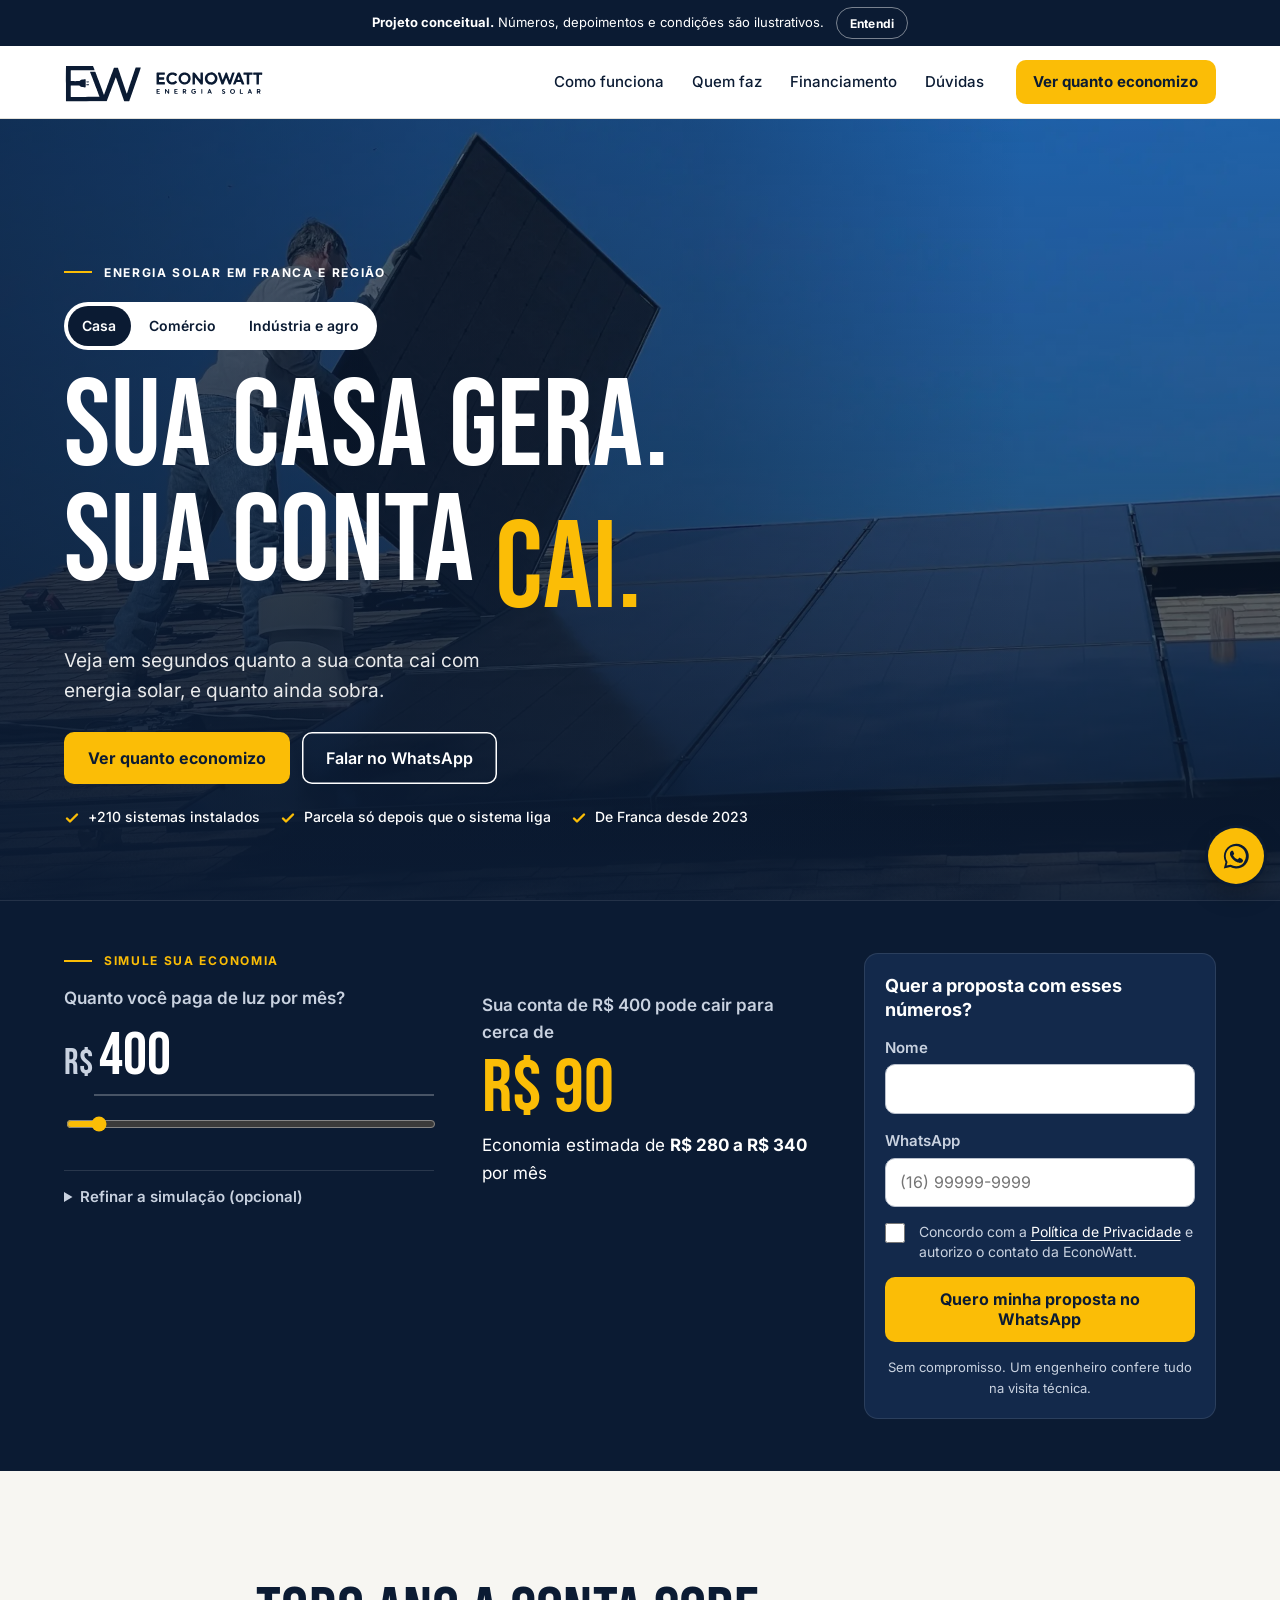
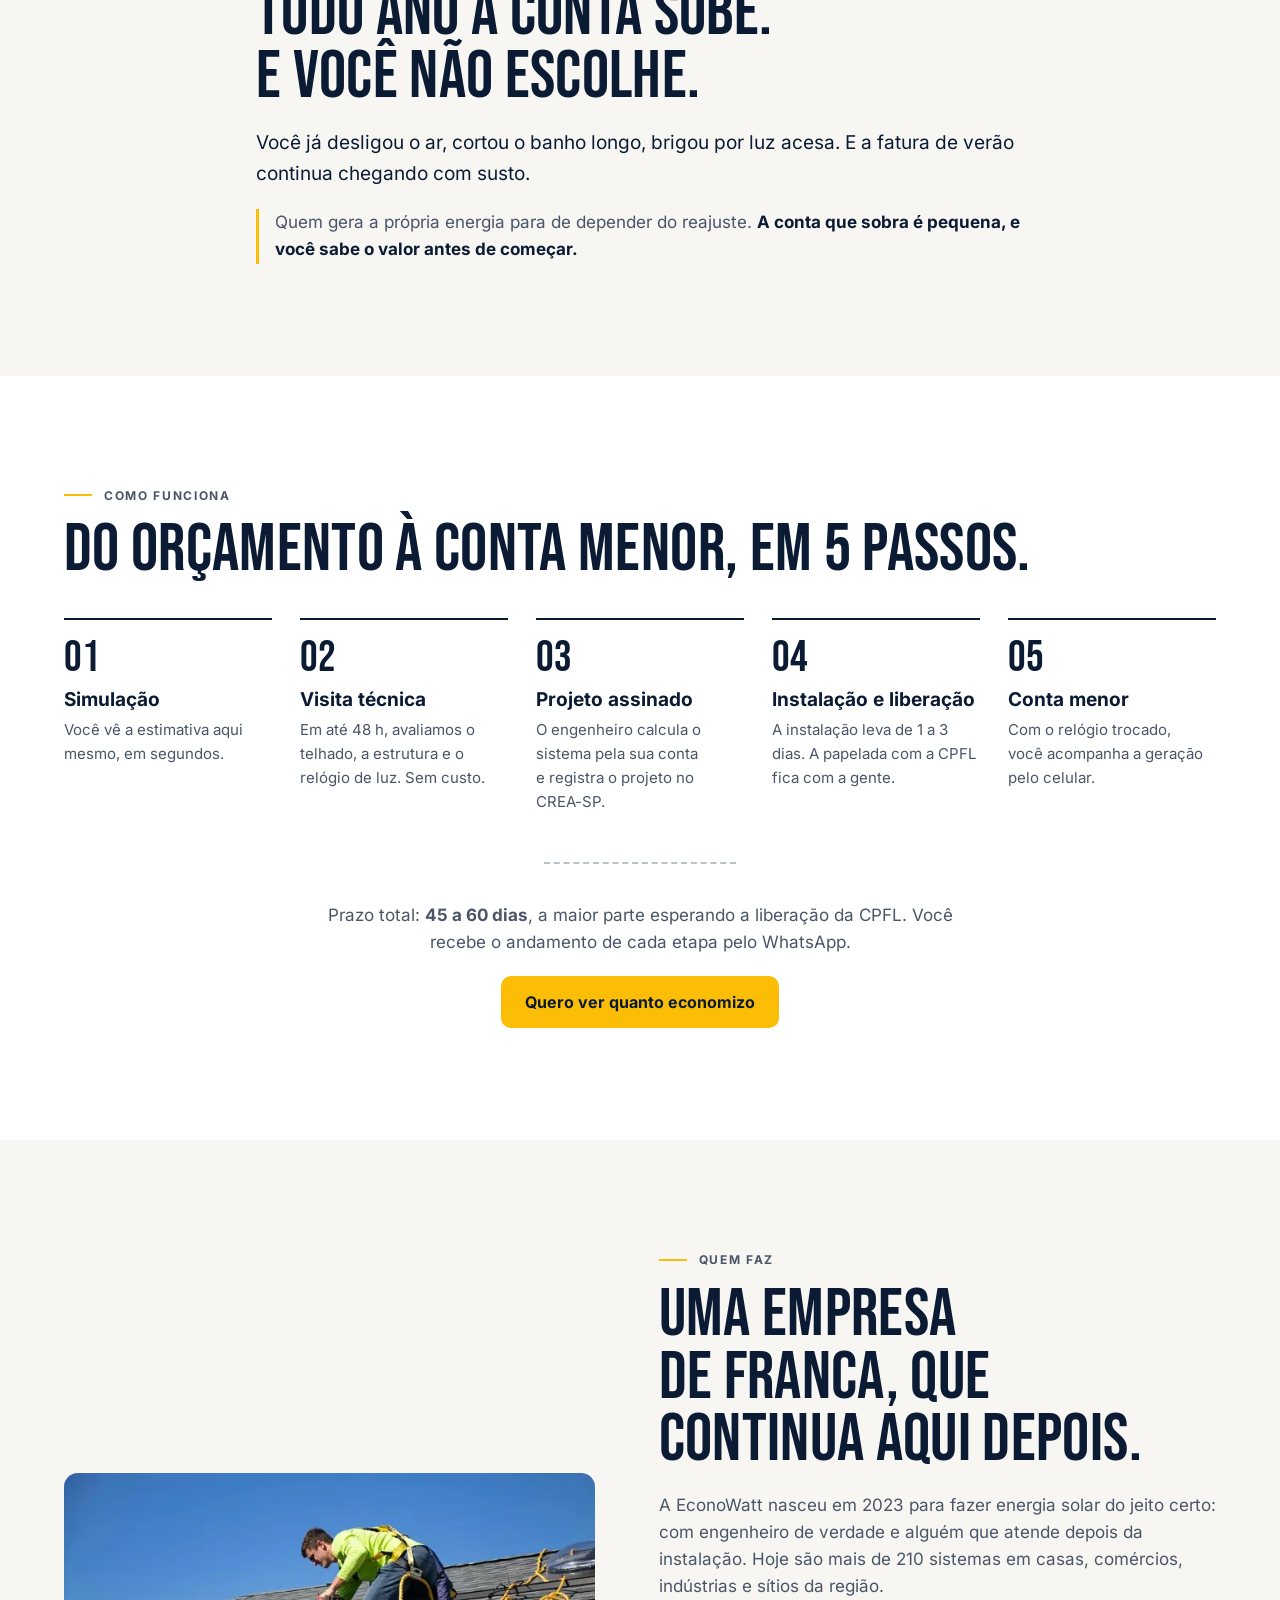
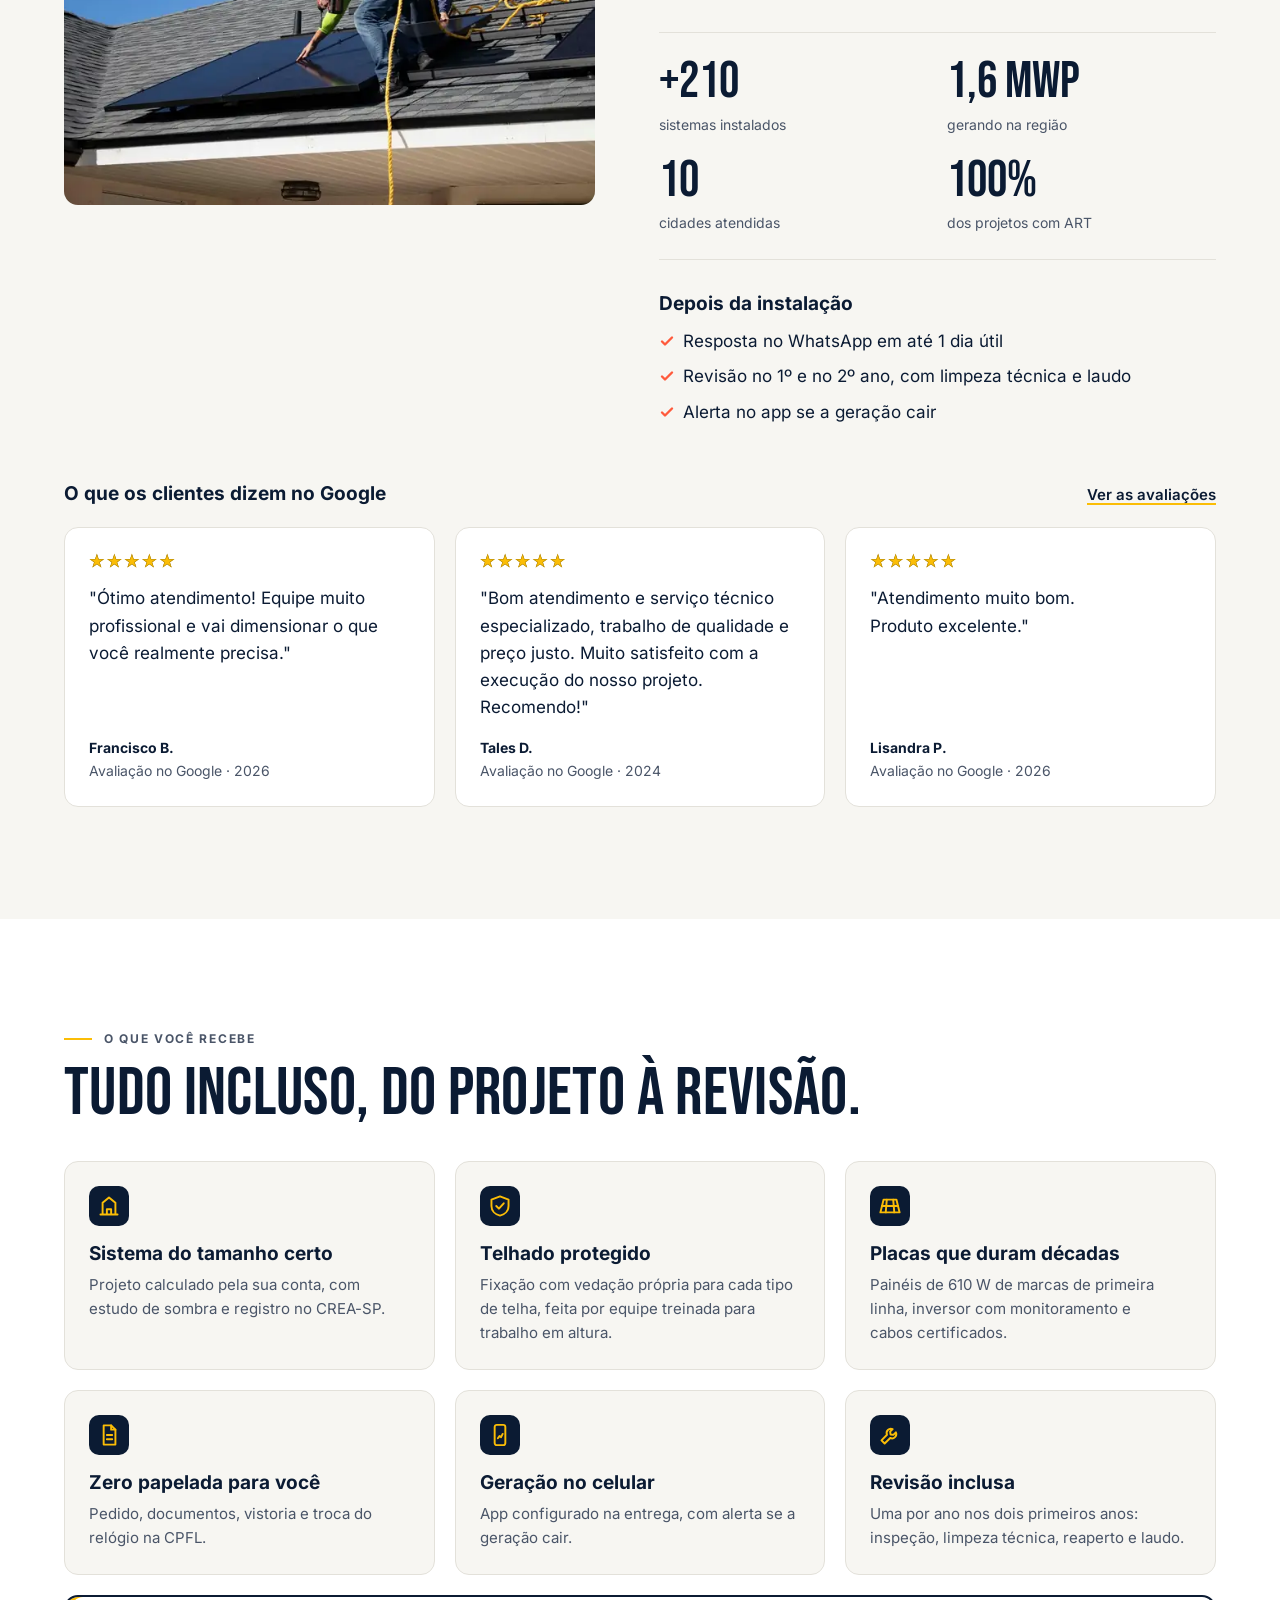
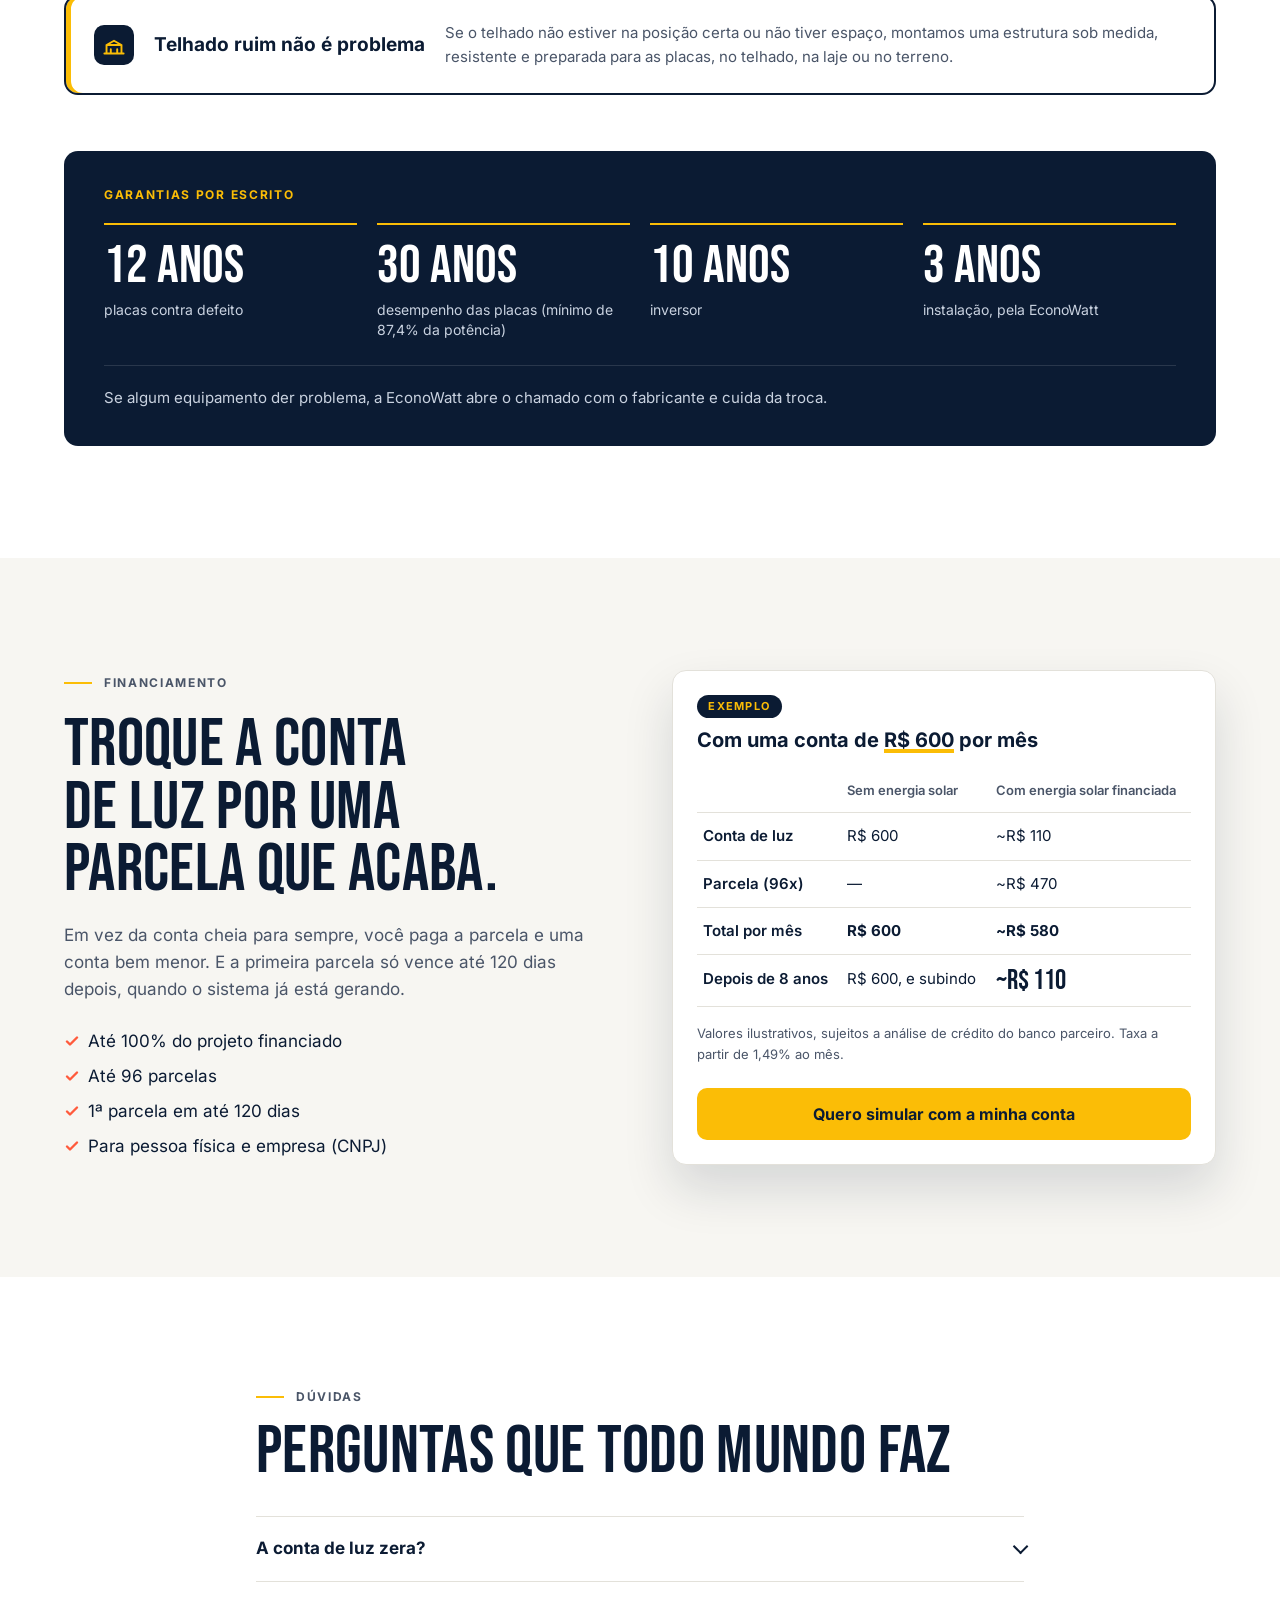
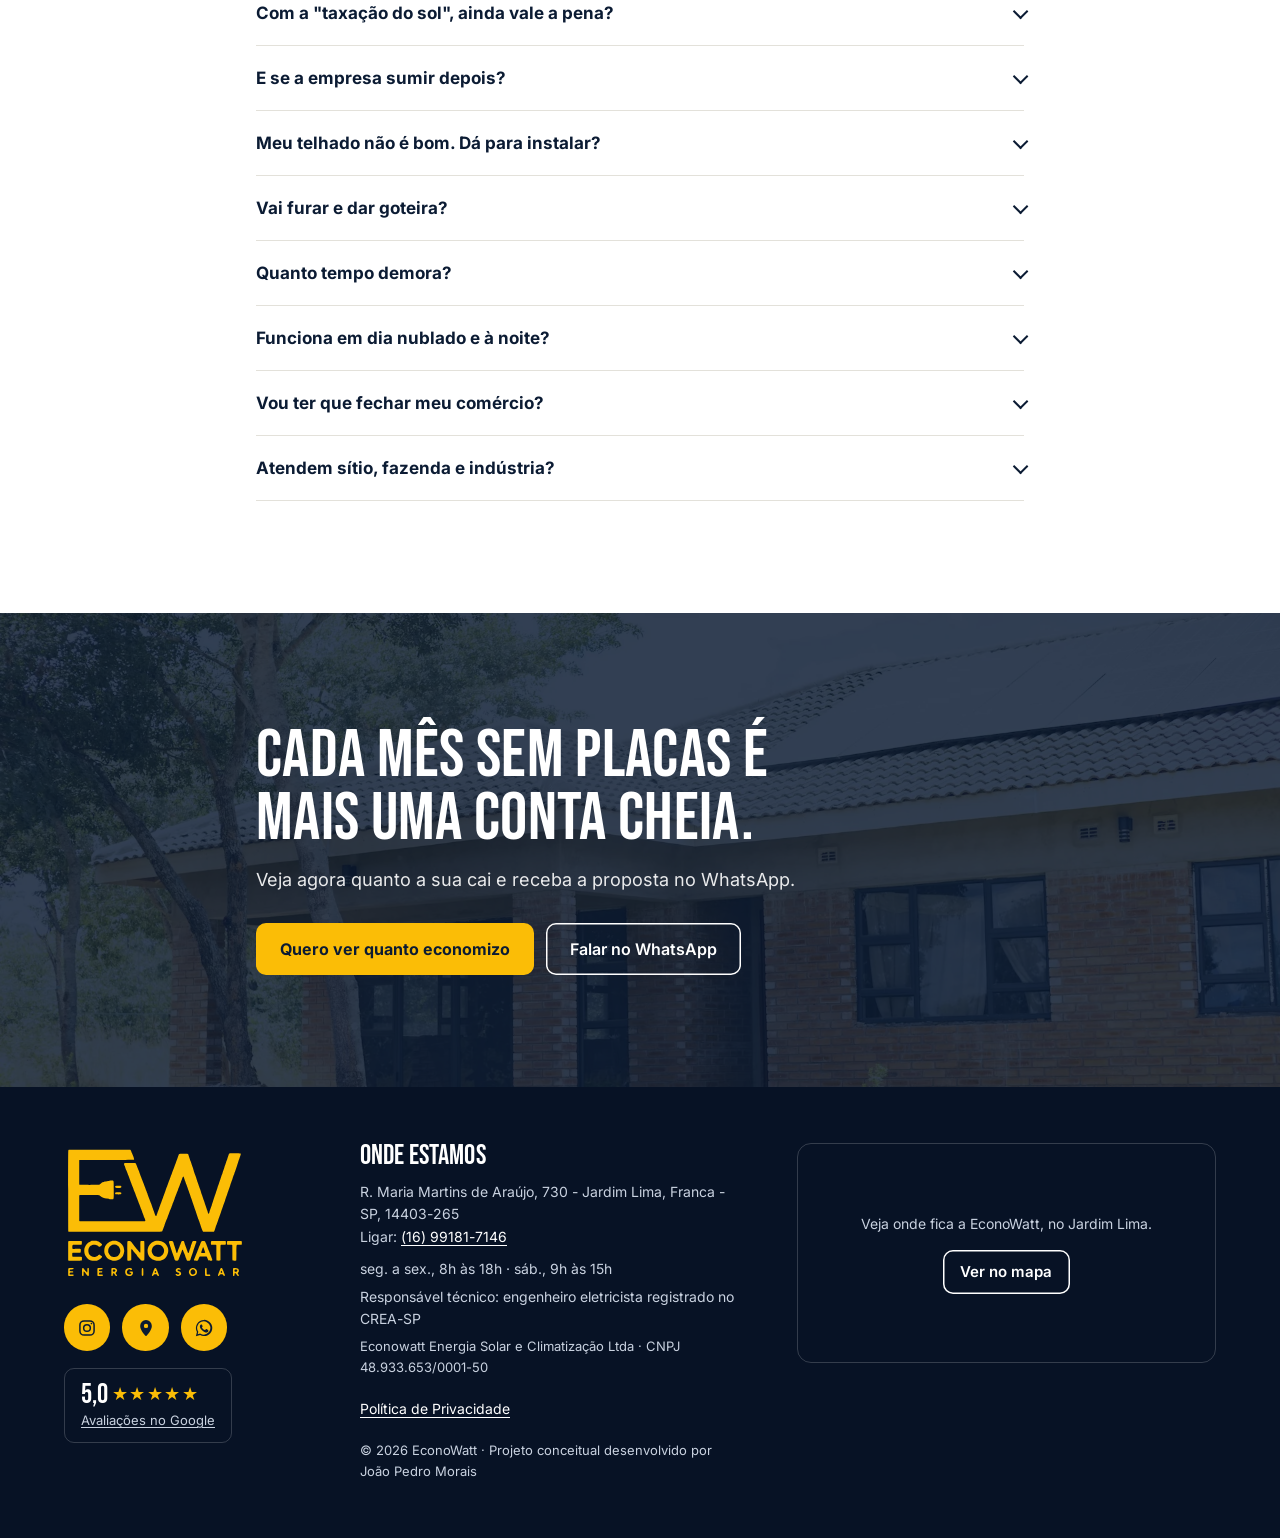
==== commit 8aa9c9ad: "rodada de ajustes" ====
--- a/index.html
+++ b/index.html
@@ -27,10 +27,8 @@
   <!-- Carrega primeiro o que aparece na primeira tela: fontes e foto do topo -->
   <link rel="preload" href="assets/fonts/bebas-neue-400.woff2" as="font" type="font/woff2" crossorigin>
   <link rel="preload" href="assets/fonts/inter-variavel.woff2" as="font" type="font/woff2" crossorigin>
-  <link rel="preload" as="image" type="image/webp" href="assets/img/foto-placa-telha-1920.webp" imagesrcset="assets/img/foto-placa-telha-960.webp 960w, assets/img/foto-placa-telha-1920.webp 1920w" imagesizes="100vw" fetchpriority="high">
-
-  <link rel="stylesheet" href="css/reset.css">
-  <link rel="stylesheet" href="css/variables.css">
+  <link rel="preload" as="image" type="image/webp" href="assets/img/foto-placa-telha-1920.webp" imagesrcset="assets/img/foto-placa-telha-720.webp 720w, assets/img/foto-placa-telha-960.webp 960w, assets/img/foto-placa-telha-1920.webp 1920w" imagesizes="100vw" fetchpriority="high">
+
   <link rel="stylesheet" href="css/style.css">
 
   <script type="application/ld+json">
@@ -39,6 +37,8 @@
     "@type": "HomeAndConstructionBusiness",
     "@id": "https://econowattt.vercel.app/#empresa",
     "name": "EconoWatt Energia Solar",
+    "legalName": "Econowatt Energia Solar e Climatização Ltda",
+    "taxID": "48.933.653/0001-50",
     "description": "Projeto e instalação de energia solar para casas, comércios, indústrias e propriedades rurais em Franca e região.",
     "url": "https://econowattt.vercel.app/",
     "logo": "https://econowattt.vercel.app/assets/img/apple-touch-icon.png",
@@ -135,7 +135,6 @@
 
   <script src="js/config.js" defer></script>
   <script src="js/utils.js" defer></script>
-  <script src="js/aviso-demo.js" defer></script>
   <script src="js/tracking.js" defer></script>
   <script src="js/simulador.js" defer></script>
   <script src="js/form.js" defer></script>
@@ -143,7 +142,8 @@
 </head>
 <body>
   <a class="pular" href="#conteudo">Pular para o conteúdo</a>
-  <!-- Logo da EconoWatt (vetorizada da original), embutida para aparecer mesmo com a página aberta direto do computador.
+  <!-- Logo da EconoWatt (vetorizada da original), embutida no HTML (e não num arquivo .svg à parte) para aparecer em qualquer situação,
+       inclusive com a página aberta direto do computador.
        Usada com <svg><use href="#simbolo"/></svg>. -->
   <svg class="sprite" aria-hidden="true" focusable="false">
     <defs><path id="forma" fill="currentColor" fill-rule="evenodd" d="M1090 1275C1074 1272 1067 1264 1072 1257C1074 1254 1078 1254 1084 1258C1092 1264 1106 1261 1106 1254C1106 1248 1102 1244 1090 1241C1082 1239 1077 1236 1074 1230C1065 1216 1078 1198 1096 1198C1103 1198 1112 1201 1116 1205C1120 1208 1120 1209 1117 1212C1114 1216 1110 1216 1104 1213C1096 1210 1087 1212 1087 1218C1087 1222 1094 1228 1101 1230C1115 1234 1121 1240 1123 1252C1125 1267 1107 1279 1090 1275ZM1229 1275C1222 1274 1212 1268 1207 1262C1201 1255 1201 1254 1198 1245C1196 1233 1198 1223 1206 1213C1210 1208 1211 1206 1219 1202L1228 1198L1238 1198C1256 1199 1270 1210 1274 1226C1278 1243 1272 1259 1258 1269C1250 1275 1240 1277 1229 1275ZM42 1273L40 1270L40 1240C40 1209 41 1203 43 1200C45 1198 81 1197 86 1199C91 1201 94 1203 92 1206C90 1211 87 1212 72 1212C59 1212 59 1213 57 1215C55 1217 55 1218 55 1222C56 1228 58 1229 72 1229C84 1229 84 1229 86 1232C90 1234 90 1237 87 1240C85 1242 85 1242 73 1242C58 1242 56 1243 55 1252C54 1260 56 1261 72 1260C88 1260 92 1261 93 1265C95 1269 94 1271 89 1273C86 1275 83 1275 65 1275C45 1275 45 1275 42 1273ZM176 1272L173 1270L173 1237C173 1205 173 1204 175 1202C178 1198 184 1198 188 1202C191 1205 202 1220 212 1233C214 1235 217 1238 218 1239C223 1243 224 1241 224 1222C224 1212 224 1204 225 1203C227 1199 236 1198 238 1202C239 1203 239 1240 239 1263C239 1271 237 1274 232 1274C227 1274 223 1272 221 1268C220 1266 215 1260 211 1255C207 1250 202 1243 199 1239C194 1232 191 1230 189 1233C188 1234 188 1237 188 1251C188 1268 188 1271 184 1274C182 1276 178 1275 176 1272ZM324 1274C320 1272 320 1269 320 1235C320 1203 320 1203 323 1201C325 1199 326 1198 346 1198C369 1198 371 1199 371 1206C371 1211 369 1212 353 1212C339 1212 339 1212 337 1215C335 1218 334 1220 336 1225C338 1229 339 1229 353 1229C363 1229 364 1229 366 1231C368 1234 368 1237 366 1240C364 1242 364 1242 352 1242C341 1242 340 1243 338 1245C336 1248 335 1254 336 1258L338 1260L352 1261C372 1261 374 1262 374 1268C374 1274 372 1274 348 1275C334 1275 326 1274 324 1274ZM498 1274C494 1272 492 1270 487 1261C482 1252 478 1248 474 1248C470 1248 469 1250 468 1261C468 1269 467 1270 465 1272C462 1275 458 1274 455 1272C454 1270 454 1268 454 1237C454 1216 454 1203 455 1202C457 1199 462 1198 477 1198C489 1198 490 1199 496 1202C503 1205 508 1212 509 1220C510 1228 508 1232 501 1239C494 1247 494 1249 503 1261C508 1268 509 1271 507 1273C504 1275 501 1275 498 1274ZM612 1273C597 1268 589 1258 587 1243C585 1228 590 1213 601 1206C610 1200 617 1198 628 1198C635 1198 637 1198 643 1200C653 1205 656 1210 651 1215C647 1219 646 1219 637 1214C626 1209 617 1210 610 1219C600 1230 600 1243 609 1254C614 1259 618 1261 626 1261C636 1261 645 1256 645 1250C645 1246 643 1245 637 1244C627 1243 623 1236 631 1232C634 1231 653 1231 656 1232C659 1234 661 1239 661 1247C661 1258 655 1267 644 1273C637 1276 620 1276 612 1273ZM847 1274C846 1274 844 1272 843 1271C842 1268 842 1268 844 1263C845 1260 849 1250 852 1241C856 1232 860 1221 862 1216C864 1212 866 1207 866 1206C868 1200 878 1197 882 1201C885 1204 893 1221 899 1238C901 1244 905 1253 907 1258C912 1271 911 1274 903 1274C898 1274 895 1272 894 1267C892 1260 889 1258 878 1258C865 1258 862 1259 858 1267C855 1273 852 1275 847 1274ZM1357 1274C1353 1271 1352 1269 1352 1245C1352 1204 1353 1199 1360 1199C1367 1199 1367 1200 1368 1231C1368 1256 1369 1258 1370 1260C1372 1261 1376 1261 1385 1261C1396 1261 1398 1261 1400 1263C1404 1266 1404 1269 1400 1272C1397 1275 1397 1275 1378 1275C1364 1275 1359 1275 1357 1274ZM1478 1273C1475 1271 1475 1267 1478 1260C1480 1257 1481 1254 1481 1253C1481 1252 1482 1248 1484 1244C1488 1235 1491 1228 1496 1213C1501 1202 1503 1199 1510 1199C1513 1199 1515 1200 1516 1201C1518 1203 1525 1219 1530 1232C1532 1238 1535 1248 1538 1254C1543 1265 1544 1271 1541 1273C1537 1277 1528 1273 1526 1266C1524 1259 1521 1258 1510 1258C1498 1258 1495 1259 1491 1267C1487 1274 1483 1277 1478 1273ZM1622 1272C1620 1270 1620 1269 1620 1236C1620 1205 1620 1203 1622 1201C1625 1198 1630 1198 1643 1198C1663 1199 1669 1202 1674 1212C1679 1222 1678 1234 1670 1241C1664 1247 1664 1249 1669 1256C1678 1270 1678 1271 1675 1273C1672 1276 1669 1275 1664 1273C1660 1271 1659 1269 1655 1261C1649 1250 1647 1248 1642 1248C1636 1248 1635 1250 1635 1259C1635 1268 1634 1273 1631 1274C1628 1276 1624 1275 1622 1272ZM747 1271L745 1269L745 1237C746 1210 746 1204 747 1202C749 1200 753 1198 756 1200C760 1201 761 1205 761 1238C761 1268 761 1269 759 1271C756 1275 751 1275 747 1271ZM1250 1257C1263 1248 1263 1228 1251 1217C1243 1210 1236 1209 1228 1213C1210 1223 1208 1247 1225 1258C1230 1261 1231 1261 1238 1261C1244 1260 1246 1260 1250 1257ZM882 1242C884 1240 884 1237 883 1233C881 1228 877 1225 875 1227C873 1228 869 1236 869 1239C869 1244 878 1246 882 1242ZM1516 1242C1517 1240 1517 1239 1514 1232C1510 1223 1507 1223 1504 1231C1502 1237 1502 1241 1504 1242C1506 1245 1513 1244 1516 1242ZM486 1232C495 1228 495 1218 486 1213C482 1211 472 1212 470 1214C468 1216 467 1225 469 1230C471 1234 479 1236 486 1232ZM1656 1232C1668 1224 1659 1209 1644 1212C1637 1213 1635 1215 1635 1223C1634 1229 1635 1230 1637 1232C1640 1235 1651 1235 1656 1232ZM274 1129C255 1126 234 1116 224 1104C217 1096 205 1081 202 1074C195 1060 192 1030 196 1012C201 994 209 978 222 965C232 955 236 952 250 946C265 938 268 938 291 938L310 938L322 941C328 943 335 946 338 948C346 953 357 962 362 969C367 977 367 977 344 994C339 997 338 996 329 989C318 980 311 977 298 975C280 973 268 976 255 986C235 1002 228 1032 238 1059C248 1082 279 1097 304 1090C310 1089 323 1083 324 1081C326 1078 337 1070 339 1070C341 1070 345 1072 349 1075C353 1078 358 1082 360 1083C367 1087 367 1092 359 1100C348 1113 329 1124 314 1128C306 1129 282 1130 274 1129ZM467 1129C460 1128 450 1124 441 1120C410 1107 386 1071 386 1038C386 1013 391 993 401 981C403 978 405 976 405 975C405 975 409 970 413 966C425 954 430 951 452 942C468 936 495 936 511 942C514 943 520 945 522 946C533 950 552 964 558 975C560 978 562 981 564 984C571 994 574 1006 577 1029C578 1040 577 1049 571 1066C566 1083 563 1087 548 1102C541 1109 534 1115 534 1115C533 1115 531 1116 529 1117C515 1126 484 1132 467 1129ZM887 1129C860 1124 853 1121 831 1103C813 1089 801 1060 801 1032C801 1019 807 996 813 987C828 964 835 958 857 946C870 940 876 938 894 937C913 936 921 937 933 942C963 953 983 972 993 998C1003 1025 1002 1048 990 1074C984 1087 982 1090 974 1099C961 1112 948 1120 928 1126C920 1129 917 1129 904 1130C896 1130 888 1130 887 1129ZM43 1126L40 1123L40 1034L40 945L44 942L47 939L106 939C138 939 166 940 167 940C171 942 172 946 171 958C171 970 170 971 168 973C165 976 166 976 120 976C97 976 87 976 85 977C81 979 80 982 80 998C80 1017 76 1015 118 1015C163 1015 162 1014 161 1035C160 1046 160 1047 158 1049L156 1052L120 1052L84 1052L81 1054C79 1057 79 1058 79 1070C79 1083 79 1084 81 1087L84 1090L118 1090C137 1090 156 1090 159 1090C166 1090 166 1090 169 1093L172 1096L172 1109C172 1116 172 1123 171 1124C169 1128 165 1128 105 1128L46 1128L43 1126ZM609 1126L607 1123L607 1036C607 974 607 948 608 945C610 941 614 939 623 939C636 939 641 942 648 952C649 955 656 964 664 972C671 981 679 991 681 994C682 996 686 1001 688 1004C702 1020 709 1029 716 1038C725 1051 730 1053 732 1048C732 1047 732 1024 732 997C732 942 732 942 738 940C742 939 764 939 766 940C771 943 771 942 771 1035C771 1129 771 1125 765 1127C762 1128 744 1128 740 1127C738 1126 735 1123 732 1118C729 1115 725 1110 723 1108C706 1087 701 1081 698 1075C695 1071 689 1064 684 1060C680 1054 675 1049 674 1048C661 1030 656 1024 654 1021C650 1017 646 1017 645 1020C645 1022 644 1044 645 1070C645 1096 645 1118 645 1120C643 1127 640 1128 624 1128C612 1128 611 1128 609 1126ZM1067 1127C1064 1125 1060 1119 1059 1111C1057 1104 1053 1091 1044 1067C1041 1059 1038 1049 1036 1044C1034 1036 1027 1014 1023 1004C1022 1001 1021 997 1020 994C1019 991 1016 980 1012 970C1002 941 1003 940 1023 939C1042 939 1045 941 1049 954C1050 958 1052 966 1054 973C1056 980 1060 992 1063 1000C1070 1023 1077 1045 1077 1047C1077 1050 1080 1054 1082 1054C1086 1054 1088 1051 1089 1043C1091 1036 1093 1030 1101 1010C1104 1004 1106 997 1107 994C1108 992 1110 984 1113 978C1116 972 1118 967 1118 966C1118 966 1120 960 1122 954C1127 942 1129 941 1137 940C1142 939 1148 941 1150 943C1150 944 1153 951 1155 958C1164 984 1165 987 1174 1011C1177 1020 1181 1031 1182 1036C1187 1051 1188 1053 1190 1054C1194 1055 1195 1054 1201 1035C1203 1028 1206 1018 1208 1014C1210 1009 1212 1001 1214 996C1215 991 1217 983 1219 978C1221 972 1225 962 1227 956C1233 939 1233 940 1250 939C1263 939 1266 940 1268 942C1270 944 1269 952 1267 956C1266 958 1263 965 1261 970C1256 987 1251 1000 1248 1010C1246 1015 1243 1023 1242 1026C1240 1036 1235 1052 1232 1059C1230 1064 1218 1098 1214 1112C1209 1127 1208 1128 1192 1128C1178 1128 1178 1127 1173 1112C1171 1108 1169 1103 1168 1101C1167 1098 1162 1084 1159 1074C1158 1071 1155 1064 1153 1059C1151 1054 1147 1045 1145 1039C1141 1027 1138 1022 1135 1024C1134 1024 1131 1032 1127 1042C1124 1051 1120 1062 1118 1066C1113 1077 1111 1083 1105 1100C1095 1128 1095 1127 1080 1128C1073 1128 1069 1128 1067 1127ZM1249 1127C1248 1126 1246 1125 1246 1124C1245 1121 1246 1118 1254 1100C1256 1094 1260 1086 1261 1081C1263 1076 1266 1068 1268 1063C1271 1058 1274 1051 1276 1046C1278 1037 1285 1021 1286 1020C1286 1019 1288 1014 1290 1009C1292 1004 1295 996 1296 992C1298 989 1301 982 1303 977C1305 972 1309 963 1311 957C1318 940 1319 939 1337 939C1349 939 1352 941 1355 948C1356 950 1359 958 1362 964C1368 979 1379 1009 1380 1013C1381 1015 1382 1018 1383 1020C1384 1022 1387 1029 1390 1036C1392 1042 1395 1050 1396 1053C1398 1056 1399 1059 1399 1060C1399 1061 1400 1064 1402 1067C1403 1069 1406 1077 1409 1084C1413 1095 1419 1111 1421 1116C1423 1120 1422 1124 1420 1126C1418 1128 1416 1128 1404 1128C1384 1128 1384 1128 1374 1103C1373 1098 1370 1092 1369 1091L1366 1089L1335 1089C1304 1089 1303 1089 1300 1091C1298 1093 1297 1095 1289 1114C1284 1127 1284 1127 1266 1128C1258 1128 1250 1128 1249 1127ZM1466 1127C1461 1124 1461 1126 1461 1051C1461 984 1461 981 1459 979C1457 976 1457 976 1436 976C1413 976 1412 976 1410 972C1407 967 1408 946 1412 942L1414 940L1478 939C1514 939 1544 939 1546 940C1551 940 1552 944 1552 958C1552 971 1552 971 1549 974C1546 976 1548 976 1513 976C1506 977 1504 977 1502 978C1501 980 1500 986 1500 1052L1500 1123L1497 1125C1495 1127 1494 1128 1482 1128C1472 1128 1468 1128 1466 1127ZM1618 1127C1614 1124 1614 1116 1614 1048C1614 1001 1614 981 1613 979C1611 976 1609 976 1590 976C1570 977 1568 977 1564 972C1562 970 1562 969 1562 958C1562 945 1563 945 1565 942L1568 940L1633 939C1677 939 1698 939 1700 940C1702 941 1703 942 1704 944C1706 947 1705 970 1704 972C1701 976 1695 977 1679 976C1661 976 1657 977 1655 982C1654 984 1653 1002 1653 1054L1652 1123L1650 1126C1647 1128 1646 1128 1633 1128C1623 1128 1619 1128 1618 1127ZM488 1092C501 1090 515 1084 522 1075C531 1066 537 1053 539 1042C541 1028 539 1020 530 1002C526 993 525 992 518 987C496 970 469 969 448 985C431 998 423 1015 424 1038C424 1049 425 1050 429 1058C434 1068 441 1078 445 1080C454 1086 458 1088 466 1090C475 1093 476 1093 488 1092ZM914 1091C916 1090 922 1088 928 1085C936 1081 939 1079 943 1074C956 1060 962 1042 959 1025C958 1016 951 1002 945 995C935 982 924 977 906 975C897 974 896 974 887 976C862 983 849 996 843 1020C841 1030 840 1036 842 1046C845 1058 855 1074 864 1081C878 1090 900 1095 914 1091ZM1351 1053C1355 1051 1354 1048 1342 1016C1335 996 1334 996 1328 1011C1323 1024 1315 1047 1315 1049C1315 1050 1316 1052 1317 1053C1319 1055 1320 1055 1334 1055C1346 1055 1349 1055 1351 1053ZM42 848C40 844 40 842 40 458C40 120 40 72 42 69C42 67 44 66 46 65C48 64 138 64 342 64L635 64L638 67C640 68 642 72 645 81C648 88 650 95 651 96C652 98 654 103 656 108C658 113 660 118 661 121C664 127 672 151 672 155C674 163 699 162 410 162L151 162L149 164L146 166L146 281C146 360 146 397 147 398C148 399 149 401 151 401C154 402 334 402 338 401C339 400 343 397 347 394C358 384 361 382 370 377C387 369 393 368 414 366C427 366 428 366 433 363C438 360 439 360 454 359C468 359 469 359 471 361C477 366 477 363 477 450C477 550 480 540 452 540C436 540 436 540 432 538C428 535 418 533 407 533C388 533 363 523 348 509C344 505 339 501 338 500C336 499 319 498 244 498L152 498L149 500L146 503L146 624L146 746L148 748L151 751L462 751C657 751 775 751 776 750C781 748 781 746 778 735C776 730 774 723 772 719C770 716 768 710 766 706C761 690 759 684 752 668C749 658 744 645 742 638C739 632 736 624 735 622C734 620 732 615 731 612C730 608 727 600 725 594C723 589 719 579 716 572C714 566 711 558 710 556C709 553 707 548 706 546C706 543 704 540 704 540C704 539 703 537 702 534C701 532 699 525 696 519C691 507 686 494 683 485C682 482 679 475 677 470C675 464 671 454 668 447C666 440 662 429 659 423C657 416 654 408 652 404C650 400 648 393 646 388C643 379 637 365 634 356C633 353 630 346 628 340C626 335 623 327 621 322C620 318 617 311 615 307C613 303 610 293 607 286C604 278 599 266 596 260C594 253 591 246 590 244C590 241 584 224 581 219C580 217 578 212 577 208C574 198 574 196 580 194C586 192 683 193 686 194C689 196 692 202 696 213C698 218 701 227 703 232C705 236 708 243 709 246C710 249 713 255 714 260C716 264 718 271 720 274C721 278 723 284 724 286C725 288 726 292 727 295C728 298 730 303 732 308C736 316 746 342 750 354C754 366 761 383 764 390C766 395 768 401 769 404C770 406 773 414 775 420C777 426 780 434 781 437C782 440 784 446 786 450C788 455 790 462 792 466C794 471 795 476 796 478C797 479 800 486 802 493C806 504 812 520 816 532C818 536 822 546 825 556C829 566 834 580 838 588C841 597 844 607 846 612C847 616 849 621 850 623C851 625 853 631 855 637C857 643 860 650 861 651C862 655 872 682 874 690C878 704 884 704 888 692C889 688 892 681 894 676C896 670 899 661 901 655C907 640 911 629 914 619C916 614 919 606 921 600C923 594 926 588 926 586C927 584 929 579 931 574C939 551 942 541 943 540C944 540 947 530 952 514C954 511 956 504 957 500C960 493 964 483 972 460C979 439 983 429 988 418C990 413 993 402 996 394C1006 367 1010 355 1016 340C1017 336 1020 329 1022 324C1023 320 1027 311 1029 305C1032 299 1034 293 1034 292C1035 287 1045 261 1051 246C1053 241 1056 233 1058 228C1059 223 1062 215 1064 210C1069 199 1071 193 1075 182C1076 176 1079 169 1081 165C1082 162 1085 154 1087 149C1089 144 1092 135 1093 130C1095 126 1098 119 1099 115C1103 104 1104 104 1130 104C1178 104 1182 104 1187 106C1190 108 1192 109 1192 111C1195 120 1201 141 1204 148C1206 153 1210 166 1215 178C1219 191 1223 202 1223 203C1224 204 1225 208 1226 210C1227 212 1229 221 1232 228C1239 248 1241 255 1242 260C1243 266 1246 276 1253 295C1266 330 1270 342 1277 365C1278 369 1280 374 1281 376C1282 379 1284 384 1285 388C1286 391 1288 395 1288 396C1289 398 1290 401 1291 404C1292 407 1292 410 1293 411C1294 412 1295 417 1297 421C1298 425 1300 432 1302 437C1306 446 1306 447 1314 471C1316 480 1320 491 1322 496C1325 503 1331 521 1338 544C1340 547 1341 552 1342 554C1345 563 1349 575 1351 582C1352 586 1355 594 1357 600C1359 606 1363 618 1366 625C1368 632 1371 642 1373 645C1374 649 1376 656 1378 661C1380 671 1383 678 1386 678C1387 678 1391 674 1392 670C1396 654 1405 629 1407 623C1408 619 1412 607 1416 598C1419 588 1422 577 1424 573C1427 564 1439 526 1444 510C1446 503 1449 496 1450 493C1452 488 1455 478 1458 469C1459 465 1461 460 1462 458C1463 455 1466 448 1467 442C1469 435 1472 428 1472 426C1473 424 1476 414 1479 406C1482 398 1486 387 1487 383C1490 376 1492 368 1500 346C1500 343 1502 338 1503 335C1504 332 1506 327 1507 323C1509 317 1510 312 1516 300C1517 297 1520 290 1521 284C1525 272 1536 241 1538 233C1541 225 1554 187 1556 178C1558 174 1560 167 1562 164C1563 160 1565 154 1566 150C1569 140 1573 129 1576 121C1578 117 1579 112 1579 111C1579 108 1583 102 1586 100C1590 98 1690 98 1693 101C1696 103 1696 107 1689 128C1685 139 1682 149 1681 151C1680 153 1678 159 1676 164C1675 170 1670 183 1667 192C1664 202 1660 213 1659 216C1658 220 1655 228 1653 235C1651 242 1647 252 1645 258C1643 265 1639 276 1636 283C1634 290 1631 299 1630 302C1625 314 1622 320 1614 348C1608 365 1597 396 1596 397C1596 398 1595 401 1594 404C1592 412 1570 474 1566 486C1564 491 1562 496 1562 499C1561 502 1560 505 1559 506C1558 507 1556 512 1555 518C1553 522 1551 530 1549 535C1547 540 1545 546 1545 548C1543 556 1538 570 1533 582C1531 587 1527 597 1525 604C1523 612 1518 625 1514 635C1511 645 1506 659 1504 666C1498 684 1488 711 1482 726C1481 729 1479 735 1478 739C1477 742 1476 746 1475 747C1475 748 1471 758 1468 768C1464 780 1460 791 1458 794C1457 798 1454 806 1452 812C1444 840 1440 848 1436 850C1434 851 1416 851 1384 851L1335 851L1332 849C1331 848 1329 843 1327 840C1321 824 1314 804 1308 786C1307 783 1305 776 1303 771C1301 766 1299 759 1298 756C1297 752 1295 747 1294 746C1294 744 1291 738 1289 732C1287 726 1283 714 1280 706C1277 697 1273 687 1272 682C1270 678 1265 662 1260 648C1250 620 1243 599 1241 592C1240 586 1233 566 1217 522C1214 512 1210 502 1210 500C1209 497 1207 492 1205 487C1202 478 1200 474 1193 453C1191 447 1187 434 1184 426C1180 417 1177 408 1176 405C1176 402 1174 398 1172 395C1171 392 1168 384 1166 378C1164 371 1162 364 1160 361C1159 358 1157 353 1156 349C1145 312 1143 312 1130 349C1129 353 1126 359 1125 363C1124 367 1122 371 1121 373C1120 376 1118 382 1115 388C1113 394 1110 400 1110 403C1108 410 1102 424 1100 430C1098 433 1095 441 1093 447C1091 453 1087 464 1084 470C1082 476 1078 487 1075 494C1068 513 1065 522 1063 525C1062 527 1061 531 1060 534C1059 537 1057 543 1055 548C1050 561 1045 573 1043 578C1041 585 1039 590 1037 596C1036 598 1034 604 1032 608C1031 611 1029 617 1028 620C1026 623 1024 630 1022 635C1020 640 1017 646 1016 648C1016 650 1014 655 1012 660C1007 675 1000 694 996 702C994 708 992 713 992 714C991 717 986 729 977 751C970 770 965 782 964 788C960 797 954 814 952 819C946 833 945 836 944 841C942 846 941 848 939 849C936 851 930 851 490 851L44 851L42 848ZM495 492C491 490 490 487 490 482C490 472 493 471 520 471C547 471 550 472 550 482C550 487 547 491 542 492C536 494 499 493 495 492ZM496 428C492 426 490 424 490 420C490 410 493 409 520 409C547 408 550 410 550 420C550 424 549 427 545 428C541 431 500 431 496 428Z"/></defs>
@@ -186,7 +186,7 @@
     <!-- ============ 1. HERO ============ -->
     <section class="hero" id="inicio" aria-labelledby="titulo-principal">
       <picture class="hero__foto">
-        <source type="image/webp" srcset="assets/img/foto-placa-telha-960.webp 960w, assets/img/foto-placa-telha-1920.webp 1920w" sizes="100vw">
+        <source type="image/webp" srcset="assets/img/foto-placa-telha-720.webp 720w, assets/img/foto-placa-telha-960.webp 960w, assets/img/foto-placa-telha-1920.webp 1920w" sizes="100vw">
         <img src="assets/img/foto-placa-telha-1920.webp" alt="Instalador posicionando uma placa solar num telhado de telhas" width="1920" height="1440" fetchpriority="high">
       </picture>
       <div class="hero__inner container">
@@ -217,7 +217,6 @@
         </ul>
         <!-- ✏️ FIM -->
       </div>
-      <!-- <p class="credito-foto" data-conceitual>Imagem ilustrativa</p> -->
     </section>
 
     <!-- ============ SIMULADOR (faixa marinho) ============ -->
@@ -249,7 +248,7 @@
               </div>
               <div class="campo">
                 <label for="sim-cidade">Cidade</label>
-                <select id="sim-cidade" name="cidade" data-cidades><option>Franca</option></select>
+                <select id="sim-cidade" name="cidade"><option>Franca</option></select>
               </div>
               <div class="campo">
                 <label for="sim-local">Onde vão as placas</label>
@@ -346,7 +345,6 @@
             <source type="image/webp" srcset="assets/img/foto-equipe-telhado-720.webp 720w, assets/img/foto-equipe-telhado-960.webp 960w, assets/img/foto-equipe-telhado-1920.webp 1920w" sizes="(min-width: 62em) 540px, calc(100vw - 2.5rem)">
             <img src="assets/img/foto-equipe-telhado-960.webp" alt="Instalador com cinto de segurança fixando placas solares num telhado" width="960" height="540" loading="lazy">
           </picture>
-          <!-- <figcaption data-conceitual>Imagem ilustrativa</figcaption> -->
         </figure>
         <div class="quem__texto">
           <p class="chapeu">Quem faz</p>
@@ -374,7 +372,7 @@
       <div class="container">
         <div class="depoimentos__topo">
           <h3 class="depoimentos__titulo">O que os clientes dizem no Google</h3>
-          <a class="depoimentos__link" href="https://www.google.com/maps/place/Econowatt/@-20.5578418,-47.4026338,17z" data-config-href="empresa.avaliacaoGoogle.link" target="_blank" rel="noopener"><span data-config="empresa.avaliacaoGoogle.nota">5,0</span> ★ · ver as <span data-config="empresa.avaliacaoGoogle.total">9</span> avaliações</a>
+          <a class="depoimentos__link" href="https://www.google.com/maps/place/Econowatt/@-20.5578418,-47.4026338,17z" data-config-href="empresa.avaliacaoGoogle.link" target="_blank" rel="noopener">Ver as avaliações</a>
         </div>
         <!-- ✏️ EDITÁVEL: avaliações reais do Google (copiar o texto exatamente como está no Google; nome abreviado) -->
         <ul class="depoimentos" role="list">
@@ -529,7 +527,6 @@
           <a class="botao botao--contorno" href="https://wa.me/5516991817146" data-whatsapp target="_blank" rel="noopener">Falar no WhatsApp</a>
         </div>
       </div>
-      <!-- <p class="credito-foto" data-conceitual>Imagem ilustrativa</p> -->
     </section>
   </main>
 
@@ -545,7 +542,7 @@
         </ul>
         <a class="avaliacao" href="https://www.google.com/maps/place/Econowatt/@-20.5578418,-47.4026338,17z" data-config-href="empresa.avaliacaoGoogle.link" target="_blank" rel="noopener">
           <span class="avaliacao__nota"><span data-config="empresa.avaliacaoGoogle.nota">5,0</span> <span class="avaliacao__estrelas" aria-hidden="true">★★★★★</span></span>
-          <span class="avaliacao__texto"><span data-config="empresa.avaliacaoGoogle.total">9</span> avaliações no Google</span>
+          <span class="avaliacao__texto">Avaliações no Google</span>
         </a>
       </div>
 
@@ -553,10 +550,11 @@
         <h2 class="rodape__titulo">Onde estamos</h2>
         <address>
           <span data-config="empresa.endereco">R. Maria Martins de Araújo, 730 - Jardim Lima, Franca - SP, 14403-265</span><br>
-          WhatsApp <a href="https://wa.me/5516991817146" data-whatsapp target="_blank" rel="noopener" data-config="empresa.whatsappExibicao">(16) 99181-7146</a>
+          Ligar: <a href="tel:+5516991817146" data-tel data-config="empresa.whatsappExibicao">(16) 99181-7146</a>
         </address>
         <p data-config="empresa.horario">seg. a sex., 8h às 18h · sáb., 9h às 15h</p>
         <p>Responsável técnico: engenheiro eletricista registrado no CREA-SP</p>
+        <p class="rodape__cnpj"><span data-config="empresa.razaoSocial">Econowatt Energia Solar e Climatização Ltda</span> · CNPJ <span data-config="empresa.cnpj">48.933.653/0001-50</span></p>
         <ul class="rodape__links" role="list">
           <li><a href="politica-de-privacidade.html">Política de Privacidade</a></li>
           <li><button type="button" class="link-botao" data-abrir-cookies hidden>Preferências de cookies</button></li>
--- a/css/style.css
+++ b/css/style.css
@@ -1,9 +1,96 @@
 /* =====================================================================
    EconoWatt — estilos da página (celular primeiro)
-   Ordem: base · utilitários · botões · topo · hero · simulador · seções
+   Um arquivo só (menos requisições = página mais rápida).
+   Ordem: 1. TOKENS (cores, fontes, espaço: edite aqui) · 2. reset · base
+          · utilitários · botões · topo · hero · simulador · seções
           · formulários · rodapé · cookies · páginas simples · movimento reduzido
-   Cores e fontes vêm de css/variables.css.
    ===================================================================== */
+
+/* =====================================================================
+   1. TOKENS · Identidade visual EconoWatt · direção "Placa na telha" (02/11/2026)
+   Tokens de cor, fonte, espaço e forma. Documentação em
+   docs/identidade-visual.md. Mudou aqui, muda na página inteira.
+   ===================================================================== */
+
+/* Fontes hospedadas no próprio site (licença OFL) */
+@font-face {
+  font-family: "Bebas Neue";
+  src: url("../assets/fonts/bebas-neue-400.woff2") format("woff2");
+  font-weight: 400; font-style: normal; font-display: swap;
+}
+@font-face {
+  font-family: "Inter";
+  src: url("../assets/fonts/inter-variavel.woff2") format("woff2");
+  font-weight: 400 800; font-style: normal; font-display: swap;
+}
+/* Fontes de reserva com medidas próximas, para a página não "pular" quando as fontes carregam */
+@font-face {
+  font-family: "Bebas reserva";
+  src: local("Arial Narrow"), local("Roboto Condensed"), local("Arial");
+  size-adjust: 78%; ascent-override: 115%; descent-override: 38%;
+}
+@font-face {
+  font-family: "Inter reserva";
+  src: local("Arial"), local("Helvetica");
+  size-adjust: 107%; ascent-override: 90%; descent-override: 22%; line-gap-override: 0%;
+}
+
+:root {
+  /* ---------- Cores (paleta "Dia claro") ---------- */
+  --cor-fundo: #F7F6F2;        /* fundo das seções claras */
+  --cor-branco: #FFFFFF;       /* cartões e cabeçalho */
+  --cor-marinho: #0B1B33;      /* texto principal, seções escuras, véu das fotos */
+  --cor-marinho-2: #13294B;    /* bordas e cartões sobre o marinho */
+  --cor-cinza: #4A5568;        /* texto secundário sobre claro (7,0:1) */
+  --cor-nevoa: #C9D2E0;        /* texto secundário sobre marinho (11:1) */
+  --cor-linha: #E3E1DA;        /* divisórias sobre claro */
+  --cor-amarelo: #FBBD06;      /* amarelo da logo: botão principal, palavra em destaque, fios */
+  --cor-amarelo-escuro: #E0A800; /* hover do botão */
+  --cor-coral: #FF5A3C;        /* só detalhes finos: ícones de check, marcadores. Nunca texto */
+  --cor-erro: #B42318;         /* mensagens de erro sobre claro (6,1:1) */
+  --cor-erro-escuro: #FFB4A8;  /* mensagens de erro sobre marinho (9,9:1) */
+
+  /* ---------- Tipografia ---------- */
+  --fonte-titulo: "Bebas Neue", "Bebas reserva", "Arial Narrow", sans-serif;
+  --fonte-texto: "Inter", "Inter reserva", system-ui, sans-serif;
+  --fs-h1: clamp(3.75rem, 2.2rem + 7.6vw, 7.75rem);   /* 60 → 124px */
+  --fs-h2: clamp(2.5rem, 1.9rem + 3vw, 4.25rem);      /* 40 → 68px */
+  --fs-h3: 1.1875rem;
+  --fs-numero: clamp(2.75rem, 2.3rem + 2.2vw, 3.75rem);
+  --fs-corpo: 1.0625rem;                                /* 17px */
+  --fs-chapeu: .75rem;
+
+  /* ---------- Espaço e forma ---------- */
+  --gutter: 1.25rem;
+  --largura: 72rem;            /* 1152px de conteúdo */
+  --secao: clamp(4rem, 3rem + 5vw, 7.5rem);
+  --raio: 10px;                /* botões e campos */
+  --raio-cartao: 14px;
+  --sombra: 0 24px 50px rgba(11, 27, 51, .14);
+  --altura-topo: 4.5rem;
+}
+
+@media (min-width: 48em) {
+  :root { --gutter: 2rem; }
+}
+
+/* =====================================================================
+   2. RESET
+   ===================================================================== */
+*, *::before, *::after { box-sizing: border-box; }
+html { -webkit-text-size-adjust: 100%; text-size-adjust: 100%; }
+body, h1, h2, h3, h4, p, figure, blockquote, dl, dd, ul, ol { margin: 0; }
+ul[role="list"], ol[role="list"] { list-style: none; padding: 0; }
+body { min-height: 100vh; line-height: 1.5; text-rendering: optimizeSpeed; }
+img, picture, svg { display: block; max-width: 100%; }
+input, button, textarea, select { font: inherit; color: inherit; }
+button { cursor: pointer; }
+a { color: inherit; }
+table { border-collapse: collapse; }
+:target { scroll-margin-top: 5rem; }
+@media (prefers-reduced-motion: no-preference) {
+  html { scroll-behavior: smooth; }
+}
 
 /* ---------- Base ---------- */
 body {
@@ -32,9 +119,9 @@
 .secao--branca :focus-visible, .secao :focus-visible, .topo :focus-visible, .cookies :focus-visible { outline-color: var(--cor-marinho); }
 
 /* ---------- Utilitários ---------- */
+.sprite { position: absolute; width: 0; height: 0; overflow: hidden; }
 .container { width: min(100% - 2 * var(--gutter), var(--largura)); margin-inline: auto; }
 .estreito { max-width: 48rem; }
-.sprite { position: absolute; width: 0; height: 0; overflow: hidden; }
 .visualmente-oculto {
   position: absolute !important; width: 1px; height: 1px; overflow: hidden;
   clip: rect(0 0 0 0); clip-path: inset(50%); white-space: nowrap;
@@ -90,7 +177,7 @@
 @media (hover: hover) and (pointer: fine) {
   .botao:hover { background: var(--cor-amarelo-escuro); }
   .botao--contorno:hover { background: rgba(255, 255, 255, .1); }
-  .secao .botao--contorno:hover, .cookies .botao--contorno:hover { background: rgba(11, 27, 51, .06); }
+  .secao .botao--contorno:hover, .cookies .botao--contorno:hover, .obrigado .botao--contorno:hover { background: rgba(11, 27, 51, .06); }
 }
 
 /* ---------- Topo ---------- */
@@ -174,7 +261,6 @@
 .selos li, .lista-check li { position: relative; padding-left: 1.5rem; }
 .selos svg, .lista-check li::before { position: absolute; left: 0; top: .3em; width: 1rem; height: 1rem; }
 .selos svg { fill: none; stroke: var(--cor-amarelo); stroke-width: 2.4; stroke-linecap: round; stroke-linejoin: round; }
-.hero .credito-foto, .cta-final .credito-foto { position: absolute; left: var(--gutter); bottom: .5rem; margin: 0; font-size: .6875rem; color: rgba(255, 255, 255, .75); }
 
 /* Seletor de perfil */
 .perfis { display: inline-flex; flex-wrap: wrap; gap: .25rem; padding: .25rem; background: var(--cor-branco); border-radius: 999px; color: var(--cor-marinho); }
@@ -281,7 +367,6 @@
 .quem { display: grid; gap: 2.25rem; align-items: center; }
 .quem__foto { position: relative; margin: 0; }
 .quem__foto img { width: 100%; height: auto; aspect-ratio: 16 / 10; object-fit: cover; object-position: 30% 40%; border-radius: var(--raio-cartao); }
-.quem__foto figcaption { position: absolute; right: .6rem; bottom: .5rem; font-size: .6875rem; color: #fff; text-shadow: 0 1px 3px rgba(0, 0, 0, .6); }
 .quem__texto > p { color: var(--cor-cinza); }
 .numeros { display: grid; grid-template-columns: repeat(2, minmax(0, 1fr)); gap: 1.25rem; margin: 2rem 0; padding-block: 1.5rem; border-block: 1px solid var(--cor-linha); }
 .numeros div { display: flex; flex-direction: column; justify-content: flex-start; gap: .35rem; }
@@ -307,7 +392,6 @@
 .depoimento blockquote { flex: 1; font-size: 1.0625rem; }
 .depoimento figcaption { display: flex; flex-direction: column; font-size: .875rem; color: var(--cor-cinza); }
 .depoimento figcaption strong { color: var(--cor-marinho); }
-.etiqueta { align-self: flex-start; font-size: .6875rem; font-weight: 700; letter-spacing: .08em; text-transform: uppercase; color: var(--cor-cinza); border: 1px solid var(--cor-linha); border-radius: 999px; padding: .2rem .6rem; }
 @media (min-width: 62em) { .depoimentos { grid-template-columns: repeat(3, 1fr); } }
 
 /* O que você recebe */
@@ -406,6 +490,7 @@
 .rodape__links { display: flex; flex-wrap: wrap; gap: .5rem 1.25rem; margin-top: 1.25rem; }
 .rodape__links .link-botao { color: #fff; }
 .rodape__credito { margin-top: 1.25rem !important; font-size: .8125rem; }
+.rodape__cnpj { font-size: .8125rem; }
 .avaliacao {
   display: inline-grid; gap: .1rem; margin-top: 1.5rem; padding: .7rem 1rem;
   border: 1px solid rgba(255, 255, 255, .18); border-radius: var(--raio); text-decoration: none;
@@ -468,7 +553,7 @@
 .cookies[hidden] { display: none; }
 .cookies__acoes { display: flex; gap: .6rem; flex-wrap: wrap; }
 
-/* ---------- Páginas simples (obrigado e política) ---------- */
+/* ---------- Páginas simples (obrigado, política e 404) ---------- */
 .pagina-simples main { min-height: 60vh; }
 .obrigado { padding-block: var(--secao); }
 .obrigado h1 { font-size: clamp(3rem, 2rem + 4vw, 5rem); margin-bottom: 1.25rem; }
@@ -483,32 +568,7 @@
 .texto-legal strong { color: var(--cor-marinho); }
 .texto-legal__data { font-size: .875rem; }
 
-/* ---------- Aviso de demonstração do WhatsApp (js/aviso-demo.js) ---------- */
-.aviso-demo {
-  width: calc(100% - 2rem); max-width: 28rem; margin: auto; padding: 1.75rem;
-  border: 0; border-radius: var(--raio-cartao);
-  background: var(--cor-branco); color: var(--cor-marinho);
-  box-shadow: 0 30px 70px rgba(11, 27, 51, .35);
-}
-.aviso-demo::backdrop { background: rgba(11, 27, 51, .7); }
-.aviso-demo[open] { animation: aviso-entra .25s ease-out; }
-@keyframes aviso-entra { from { opacity: 0; transform: translateY(12px) scale(.98); } }
-.aviso-demo :focus-visible { outline-color: var(--cor-marinho); }
-.aviso-demo__selo {
-  display: inline-block; padding: .3rem .75rem; border-radius: 999px;
-  background: var(--cor-amarelo); color: var(--cor-marinho);
-  font-size: .75rem; font-weight: 700; letter-spacing: .14em; text-transform: uppercase;
-}
-.aviso-demo__titulo { margin-top: 1rem; font-family: var(--fonte-titulo); font-size: 2.6rem; font-weight: 400; line-height: .95; text-transform: uppercase; }
-.aviso-demo__texto { margin-top: .6rem; color: var(--cor-cinza); font-size: .9375rem; }
-.aviso-demo__balao {
-  margin-top: 1.1rem; padding: .9rem 1rem; border-radius: 14px 14px 4px 14px;
-  background: #D9FDD3; color: #111B21; font-size: .9375rem; line-height: 1.5;
-}
-.aviso-demo .botao { margin-top: 1.4rem; }
-
 /* ---------- Movimento reduzido ---------- */
 @media (prefers-reduced-motion: reduce) {
   .js .verbo { transition: none; }
-  .aviso-demo[open] { animation: none; }
-}
+}
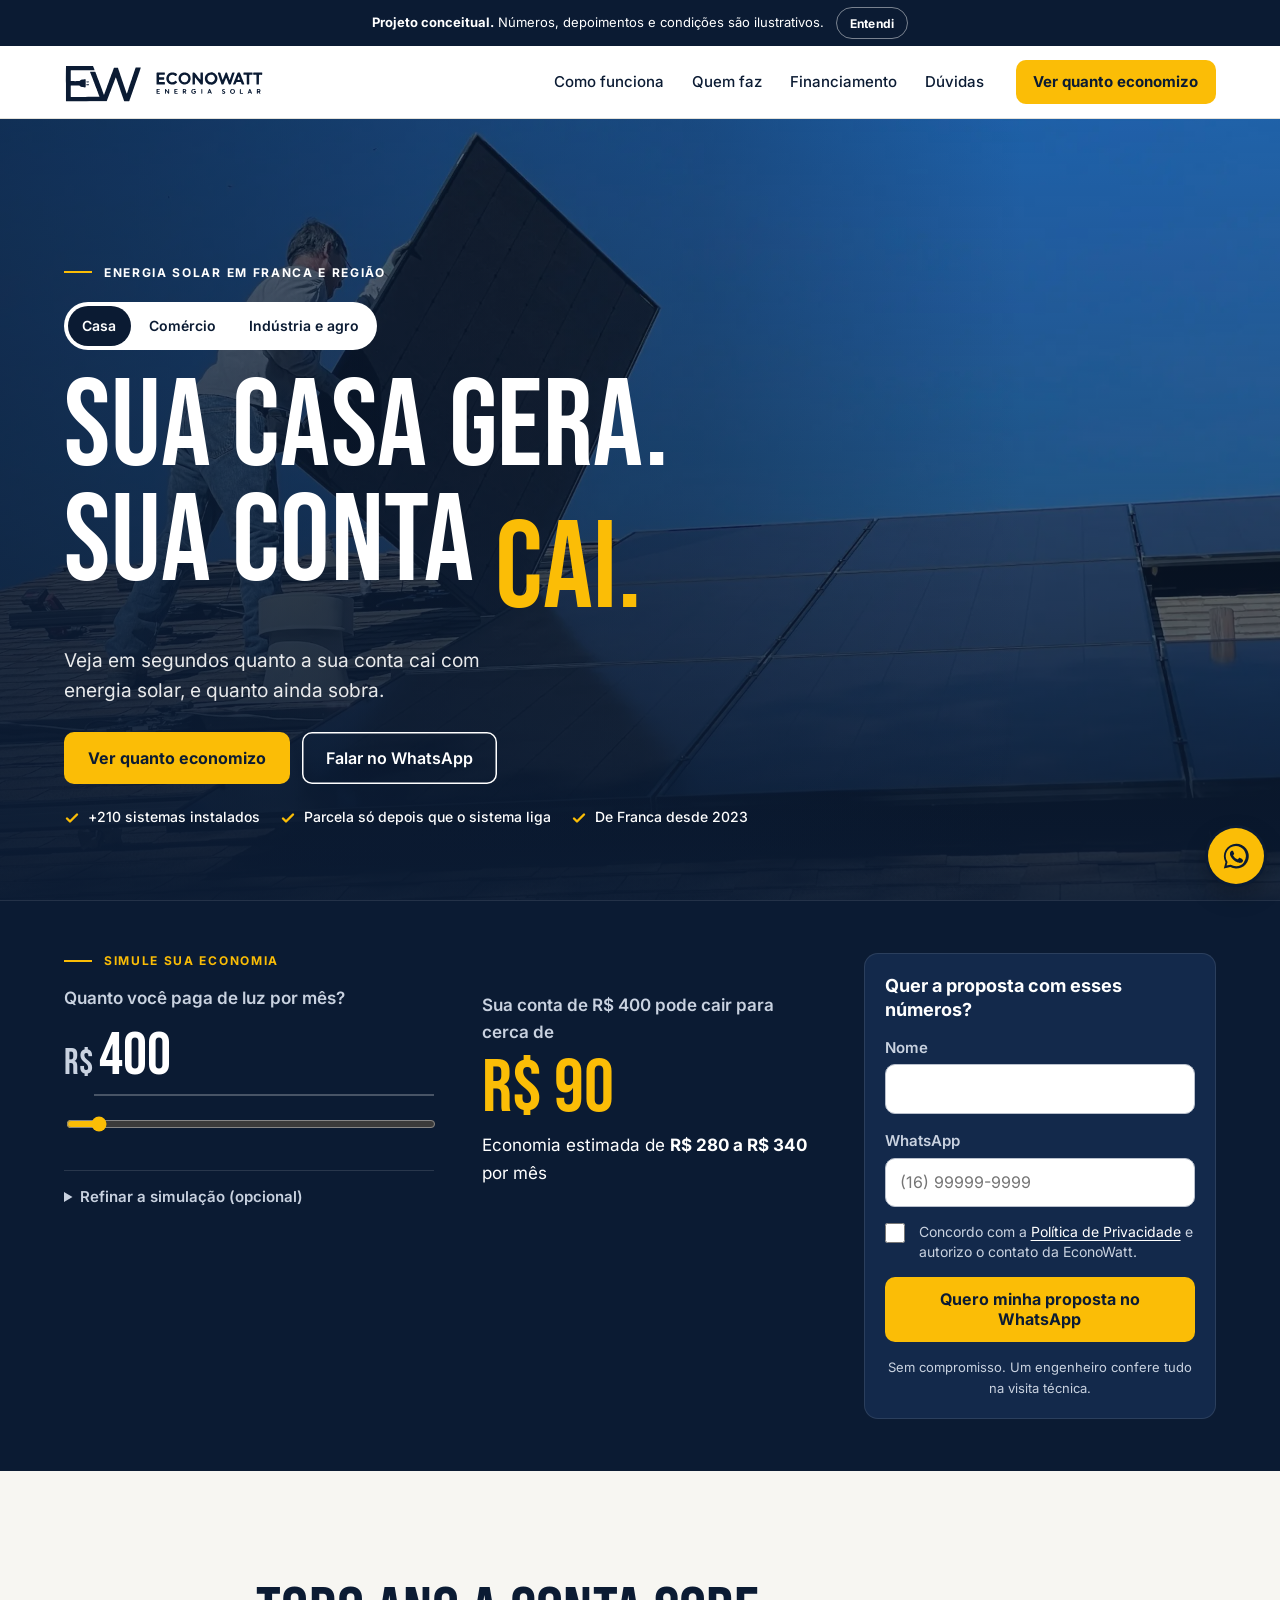
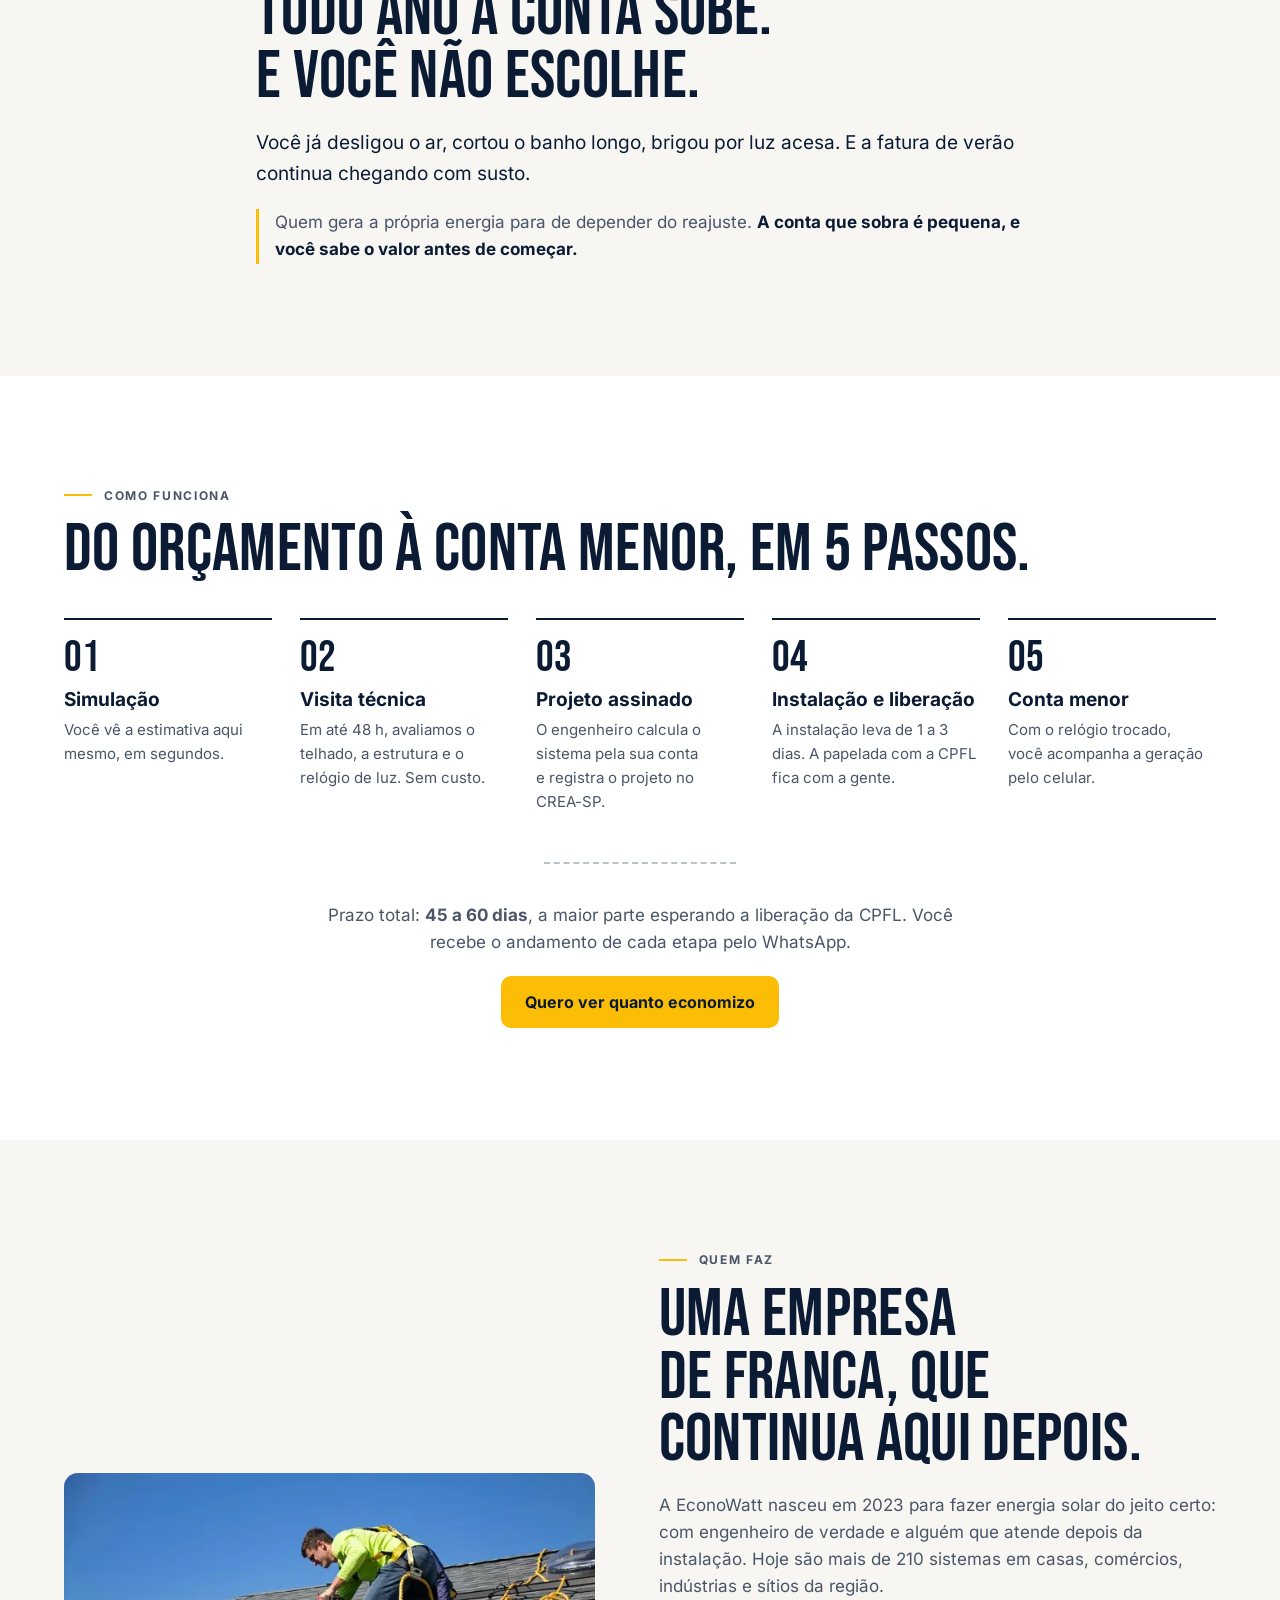
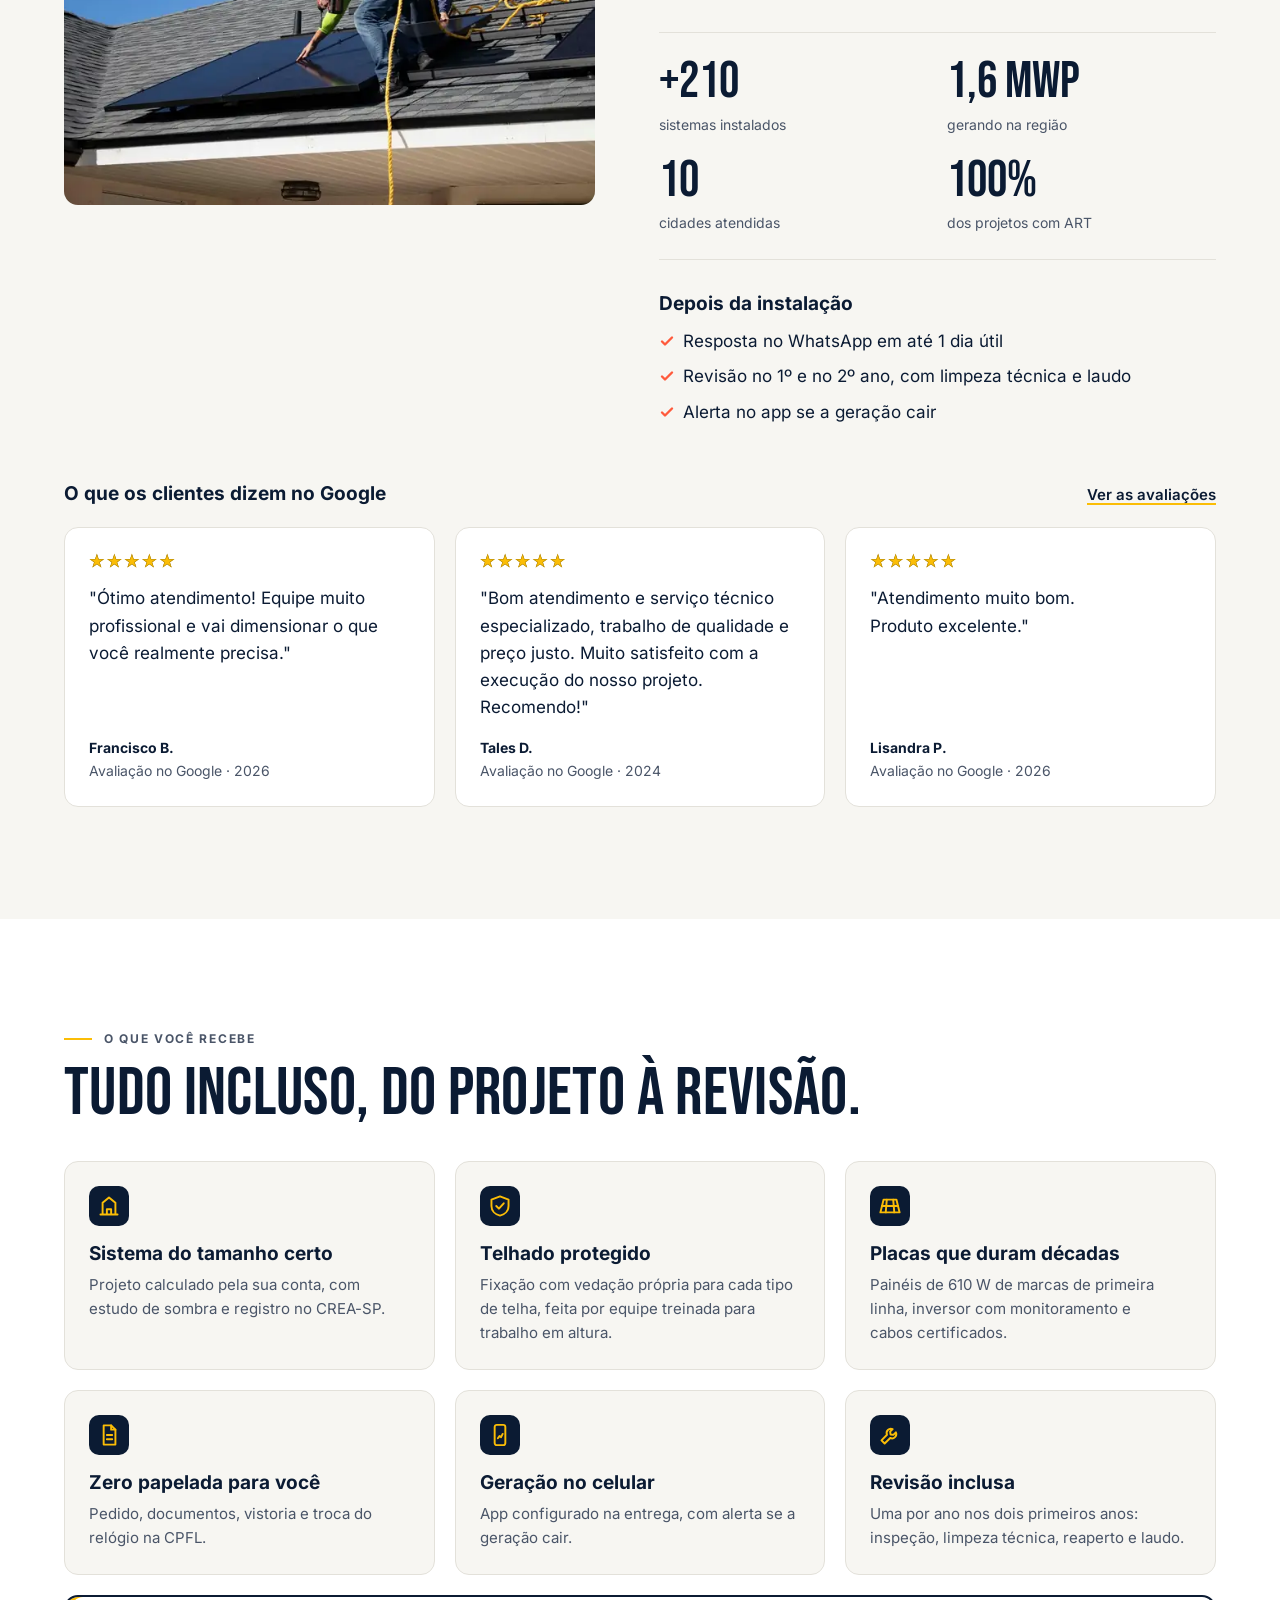
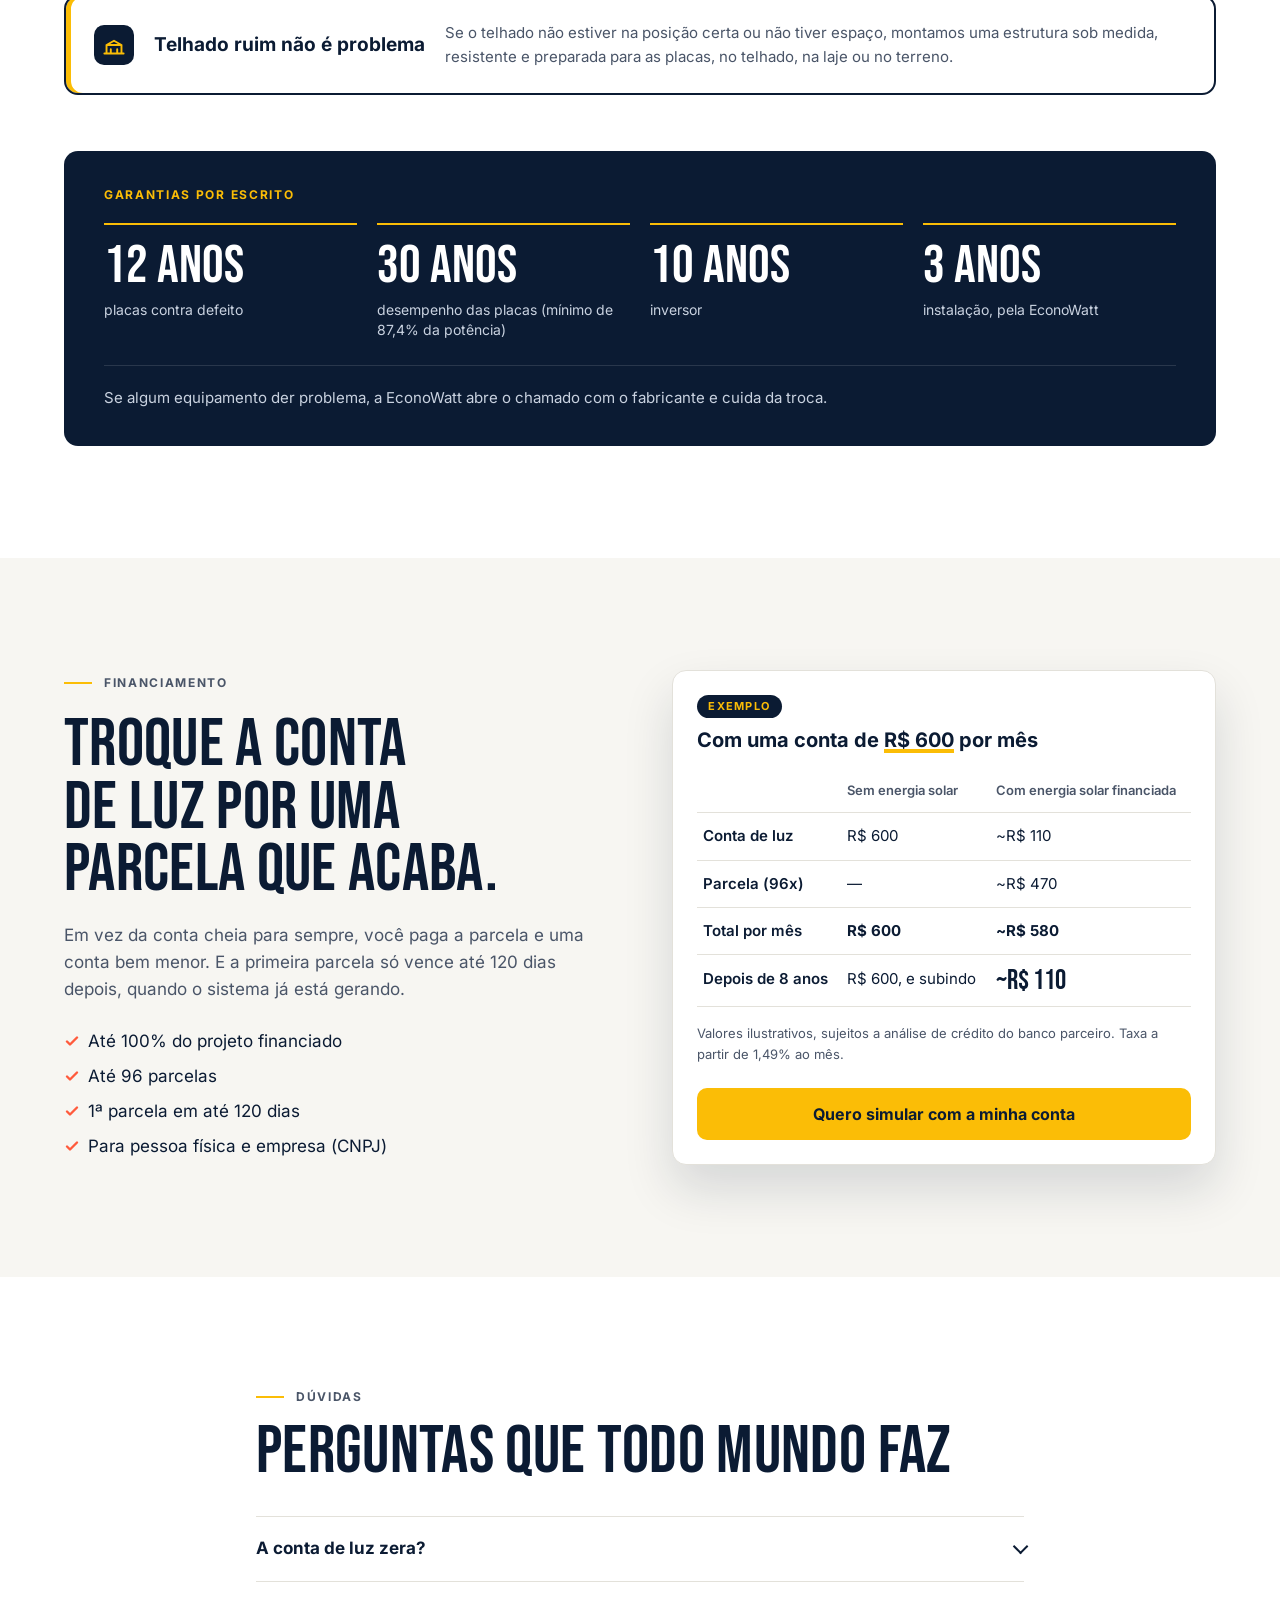
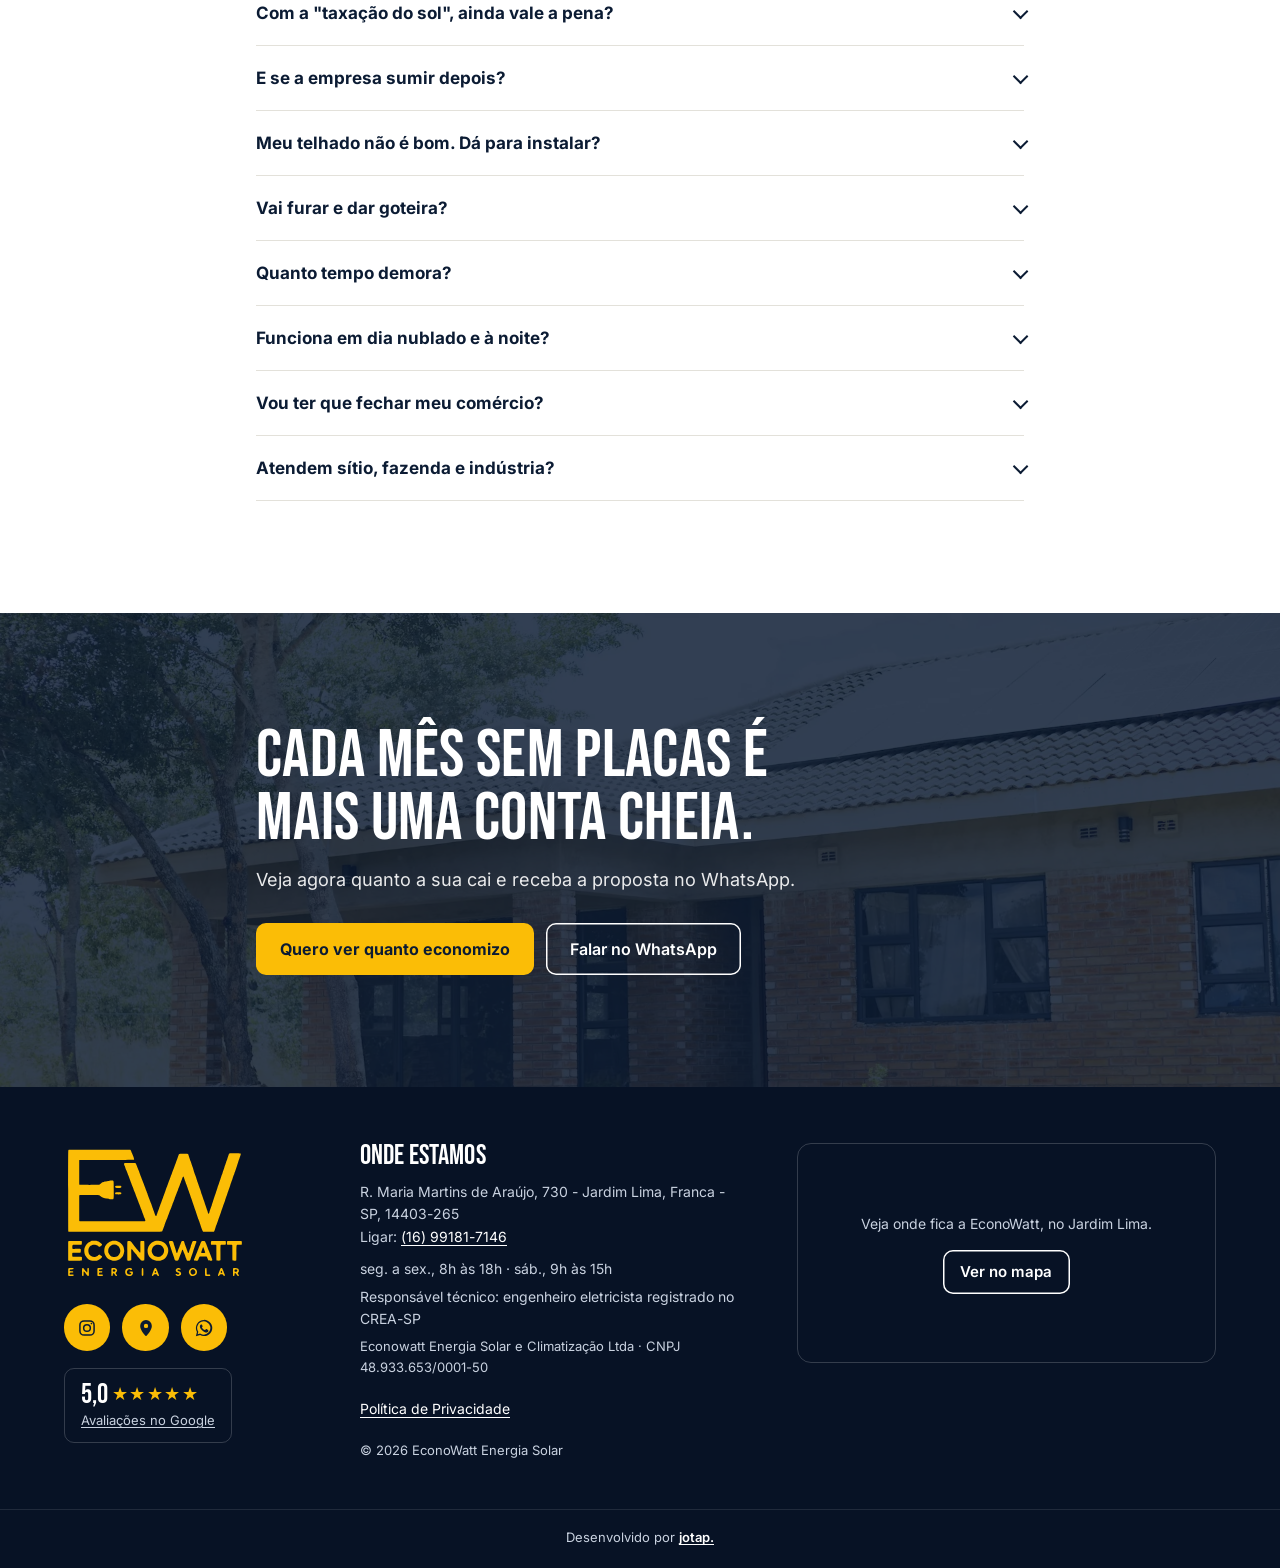
==== commit 5de8adb7: "ajuste de footer" ====
--- a/index.html
+++ b/index.html
@@ -559,7 +559,7 @@
           <li><a href="politica-de-privacidade.html">Política de Privacidade</a></li>
           <li><button type="button" class="link-botao" data-abrir-cookies hidden>Preferências de cookies</button></li>
         </ul>
-        <p class="rodape__credito">© <span data-ano-atual>2026</span> EconoWatt<span data-conceitual> · Projeto conceitual desenvolvido por <span data-config="empresa.desenvolvedor">João Pedro Morais</span></span></p>
+        <p class="rodape__credito">© <span data-ano-atual>2026</span> EconoWatt Energia Solar</p>
       </div>
 
       <!-- Mapa: o Google Maps só carrega quando a pessoa clica (página mais leve e sem cookies do Google antes da hora) -->
@@ -568,6 +568,7 @@
         <button type="button" class="botao botao--contorno botao--pequeno" data-ver-mapa>Ver no mapa</button>
       </div>
     </div>
+    <p class="rodape__assinatura">Desenvolvido por <a href="https://odevjp.vercel.app/" data-config-href="empresa.desenvolvedorSite" data-config="empresa.desenvolvedor" target="_blank" rel="noopener">jotap.</a></p>
     <a class="whats-flutuante" href="https://wa.me/5516991817146" data-whatsapp target="_blank" rel="noopener" aria-label="Falar com a EconoWatt no WhatsApp">
       <svg viewBox="0 0 32 32" aria-hidden="true"><path fill="currentColor" d="M16 3a13 13 0 0 0-11.3 19.4L3 29l6.8-1.7A13 13 0 1 0 16 3zm0 23.6c-2 0-4-.5-5.7-1.5l-.4-.2-4 1 1-3.9-.3-.4A10.6 10.6 0 1 1 16 26.6zm5.8-7.9c-.3-.2-1.9-.9-2.2-1-.3-.1-.5-.2-.7.2l-1 1.2c-.2.2-.4.2-.7.1a8.7 8.7 0 0 1-4.3-3.8c-.3-.6.3-.5.9-1.7.1-.2 0-.4 0-.5l-1-2.4c-.3-.6-.5-.5-.7-.5h-.6c-.2 0-.6.1-.9.4-.3.3-1.2 1.1-1.2 2.8s1.2 3.2 1.4 3.5c.2.2 2.4 3.7 5.8 5.2 2.2.9 3 1 4.1.8.7-.1 1.9-.8 2.2-1.5.3-.7.3-1.4.2-1.5-.1-.2-.3-.2-.6-.4z"/></svg>
     </a>
--- a/css/style.css
+++ b/css/style.css
@@ -479,7 +479,7 @@
 .consentimento input { width: 1.25rem; height: 1.25rem; margin: .1rem 0 0; accent-color: var(--cor-amarelo); }
 
 /* ---------- Rodapé ---------- */
-.rodape { background: #071225; color: var(--cor-nevoa); padding-block: 3.5rem 6.5rem; font-size: .875rem; }
+.rodape { background: #071225; color: var(--cor-nevoa); padding-top: 3.5rem; font-size: .875rem; }
 .rodape__inner { display: grid; gap: 2.25rem; }
 /* Logo do rodapé: tamanho no celular e no desktop definido nas regras abaixo */
 .rodape__logo { display: block; width: 100%; height: auto; aspect-ratio: 1764 / 1332; max-width: 22rem; color: var(--cor-amarelo); }
@@ -491,6 +491,10 @@
 .rodape__links .link-botao { color: #fff; }
 .rodape__credito { margin-top: 1.25rem !important; font-size: .8125rem; }
 .rodape__cnpj { font-size: .8125rem; }
+/* Linha final: quem desenvolveu o site */
+.rodape__assinatura { margin-top: 3rem; padding: 1.1rem var(--gutter) 5.5rem; border-top: 1px solid rgba(255, 255, 255, .1); text-align: center; font-size: .8125rem; }
+.rodape__assinatura a { font-weight: 600; }
+@media (min-width: 62em) { .rodape__assinatura { padding-bottom: 1.25rem; } }
 .avaliacao {
   display: inline-grid; gap: .1rem; margin-top: 1.5rem; padding: .7rem 1rem;
   border: 1px solid rgba(255, 255, 255, .18); border-radius: var(--raio); text-decoration: none;
@@ -525,7 +529,6 @@
   .redes, .rodape__links { justify-content: center; }
 }
 @media (min-width: 62em) {
-  .rodape { padding-bottom: 3.5rem; }
   .rodape__inner { grid-template-columns: 15rem 1fr 1.1fr; gap: 3.5rem; align-items: start; }
   .rodape__logo { max-width: 11.5rem; }
 }
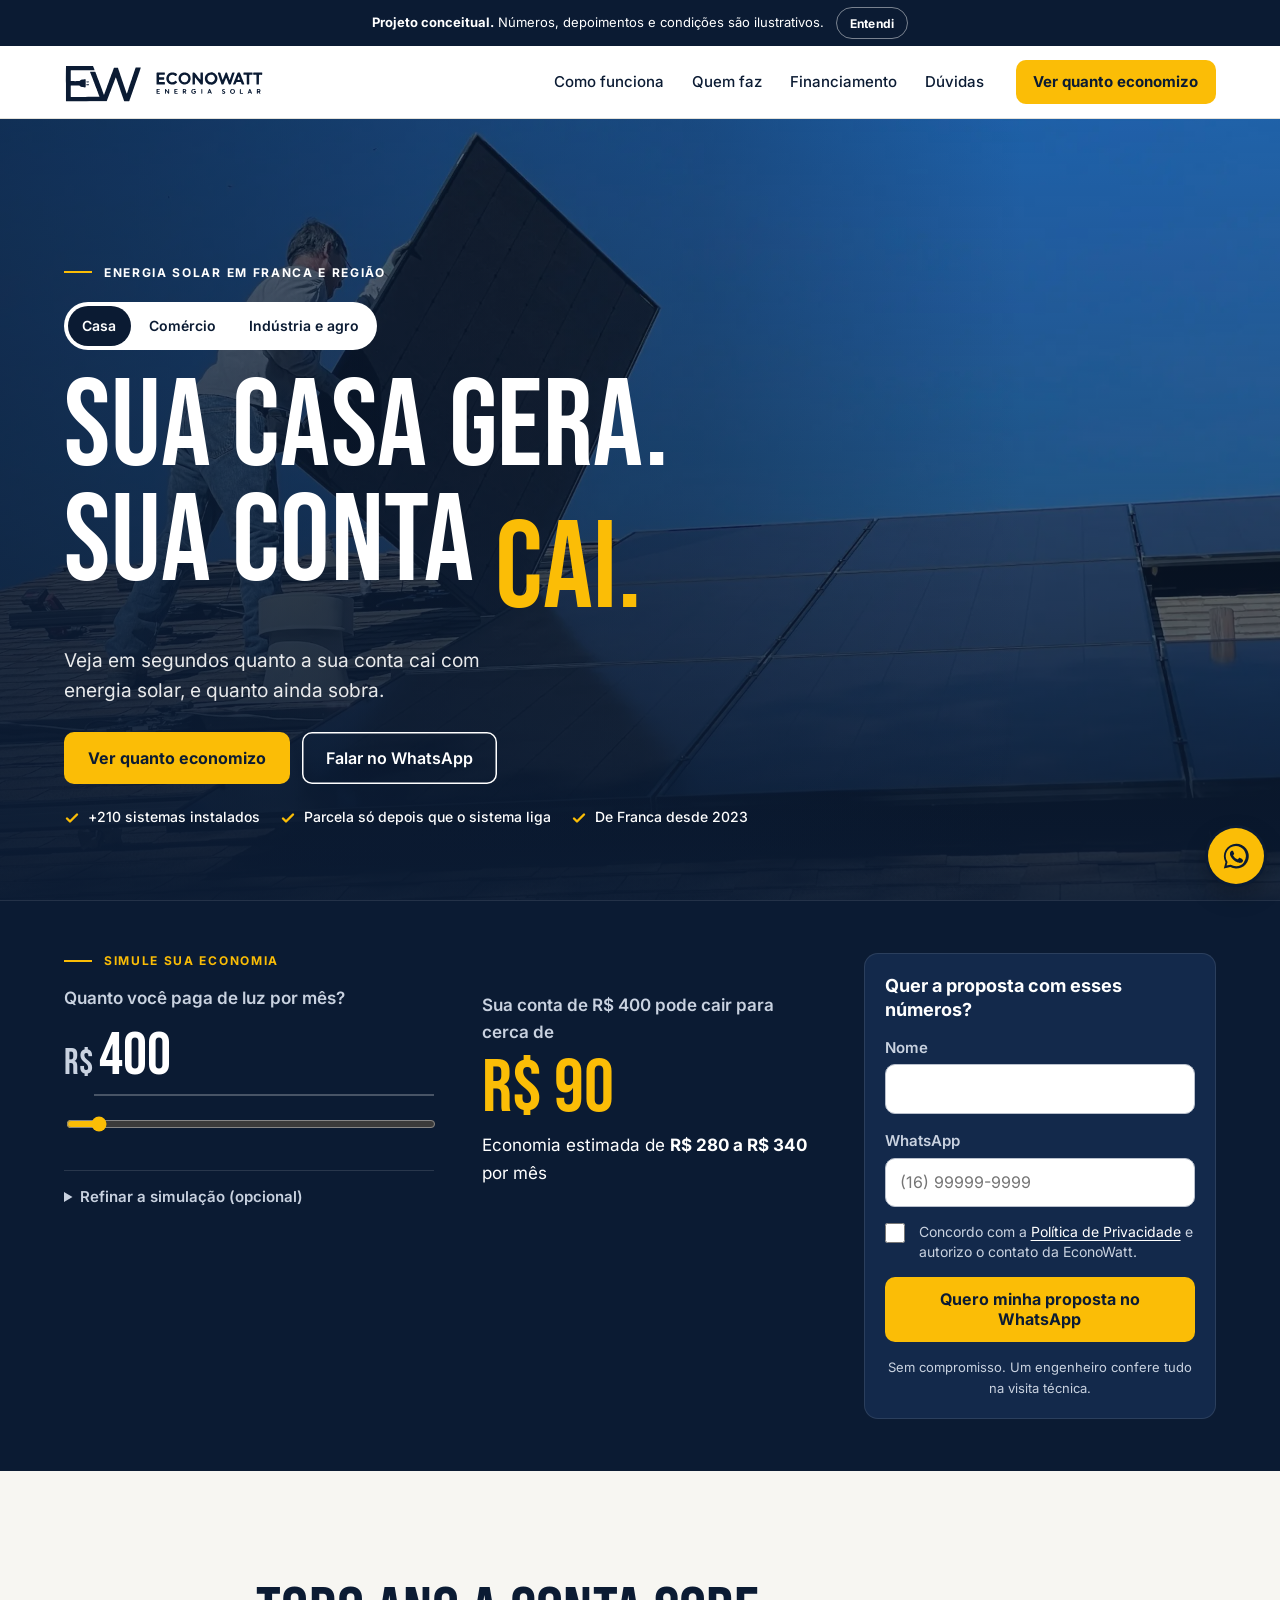
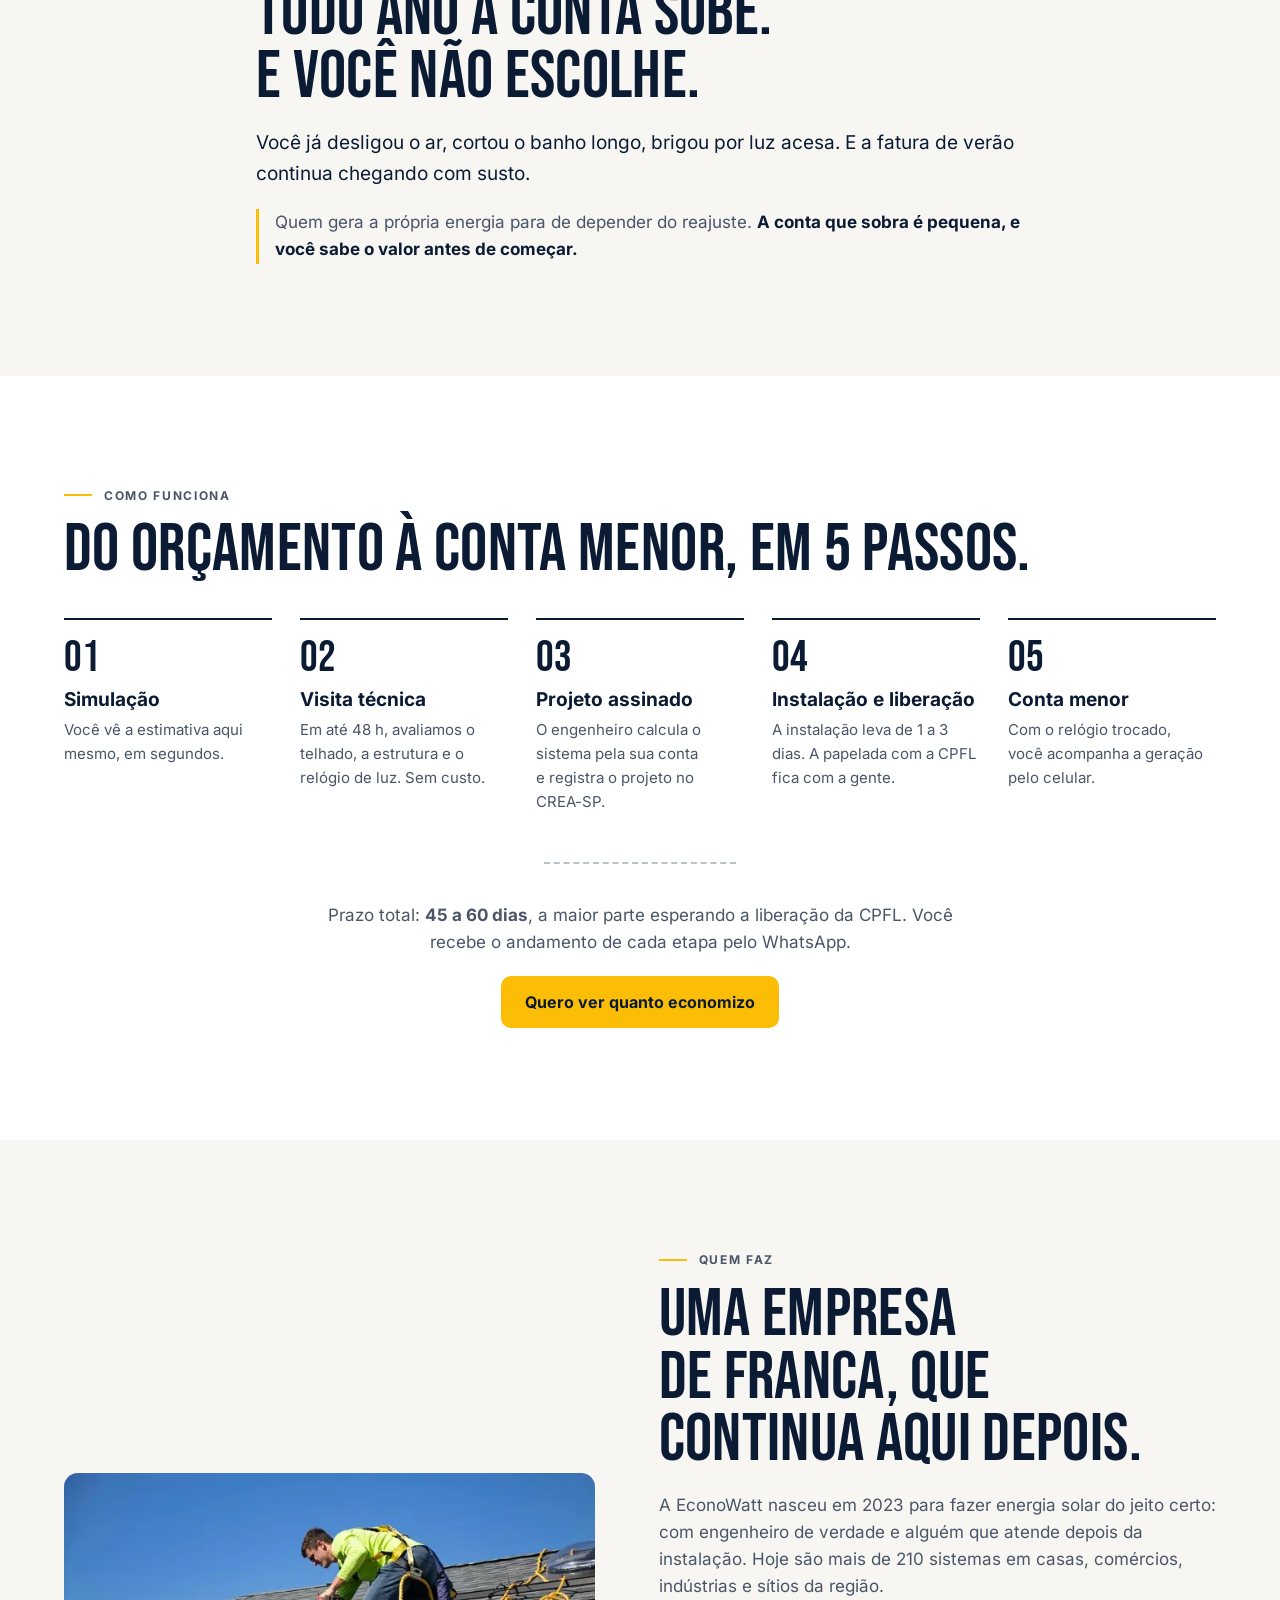
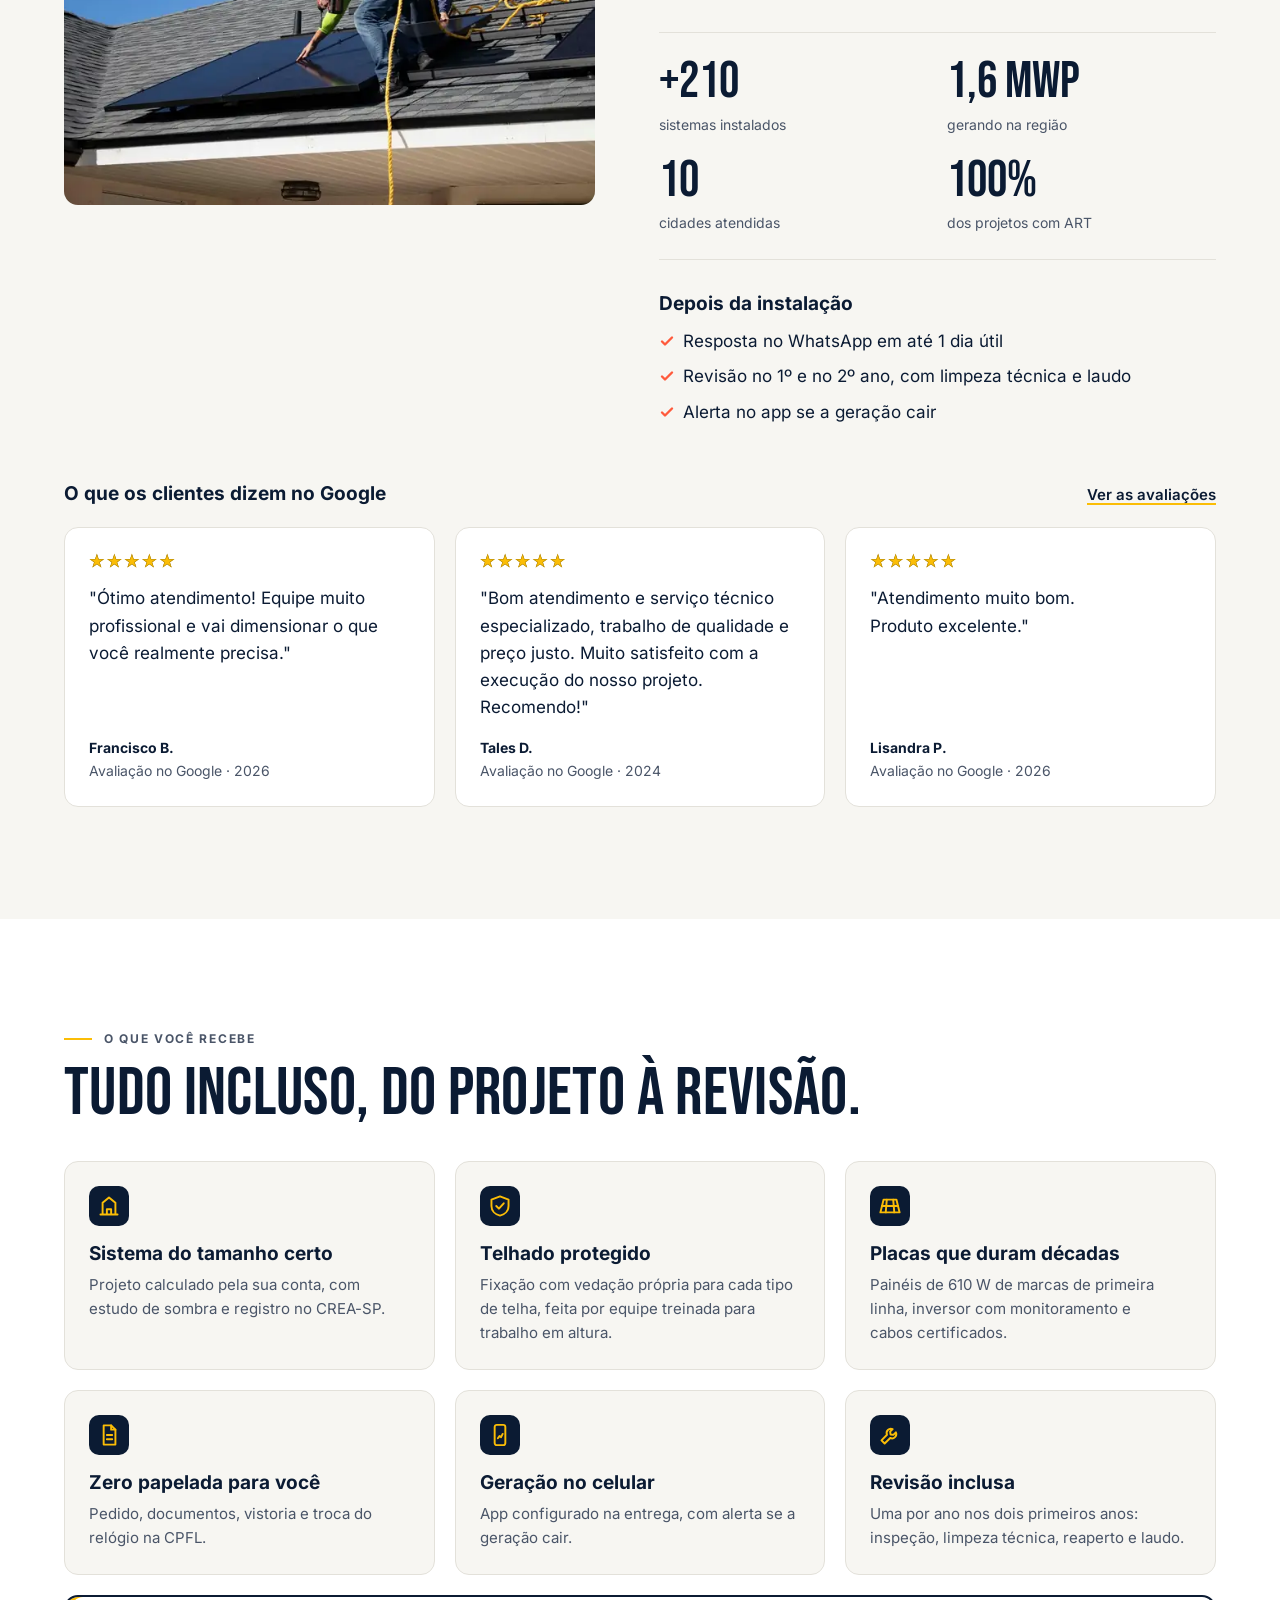
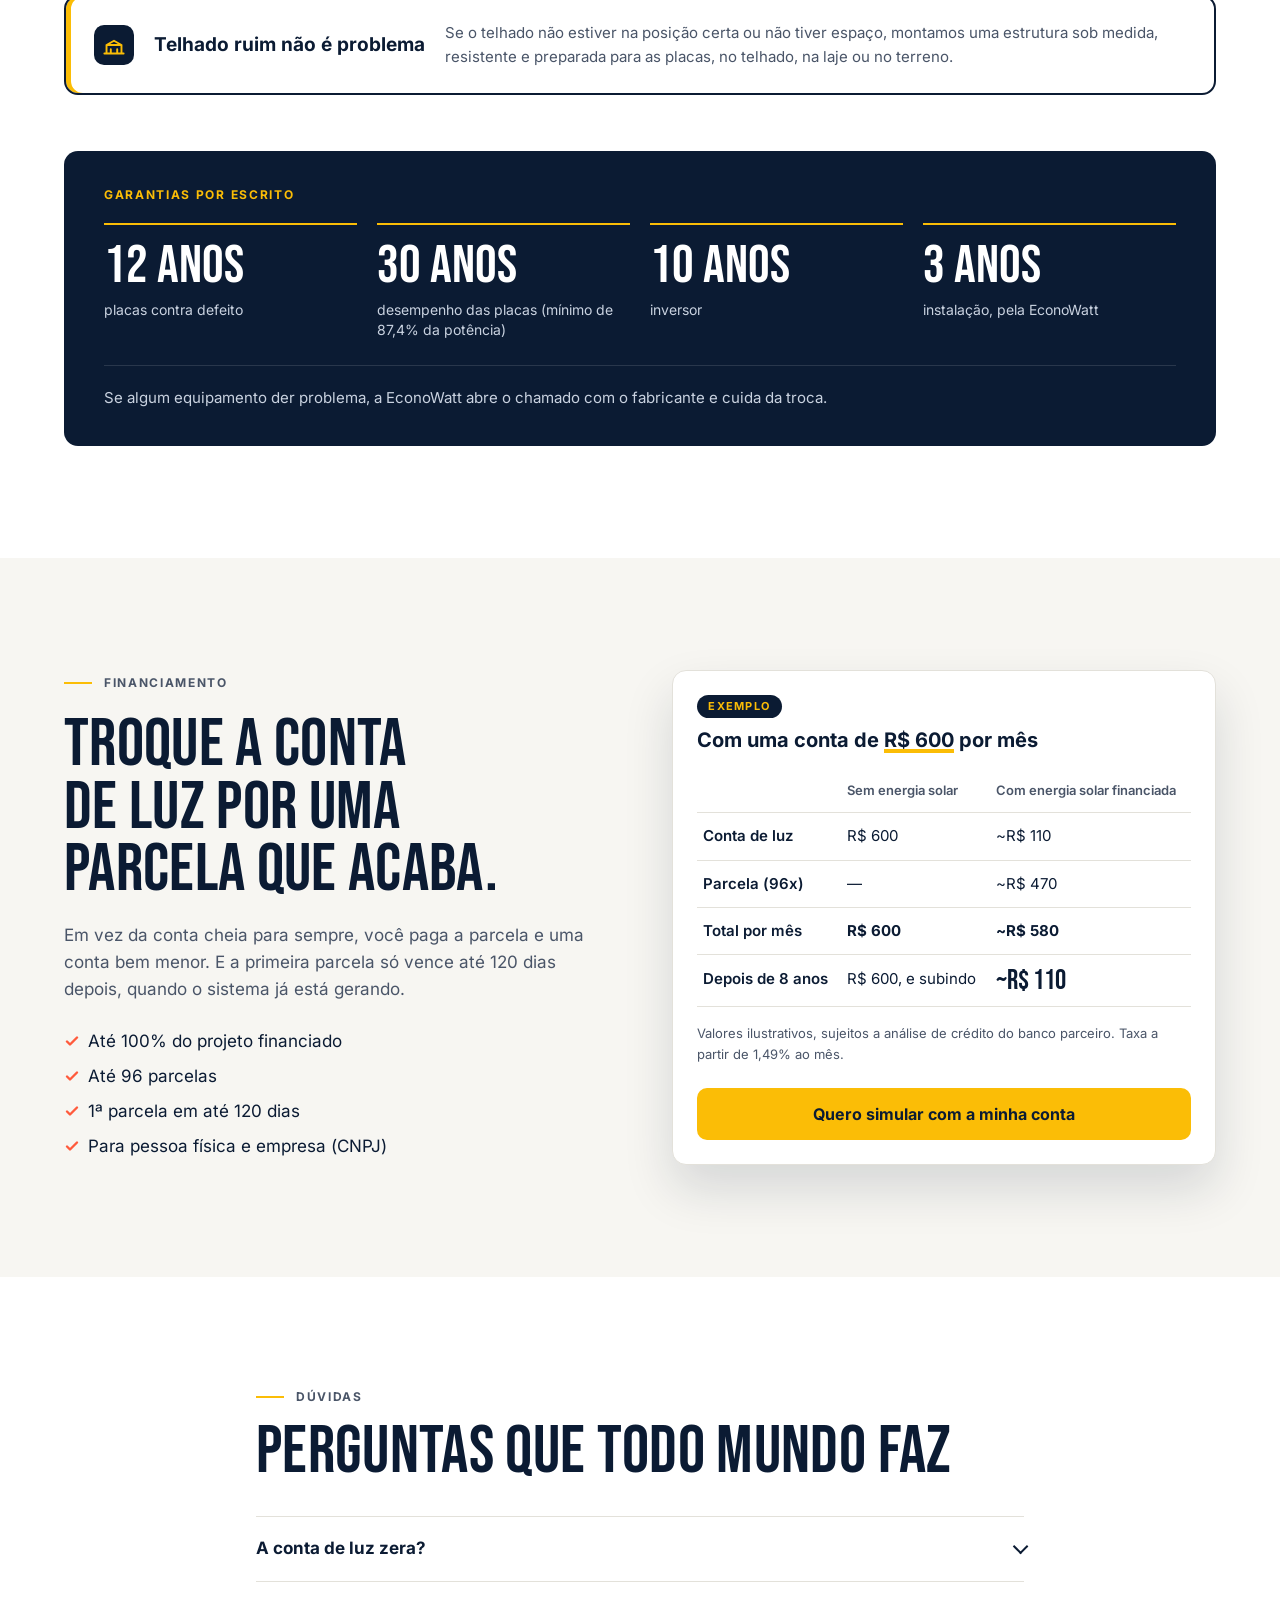
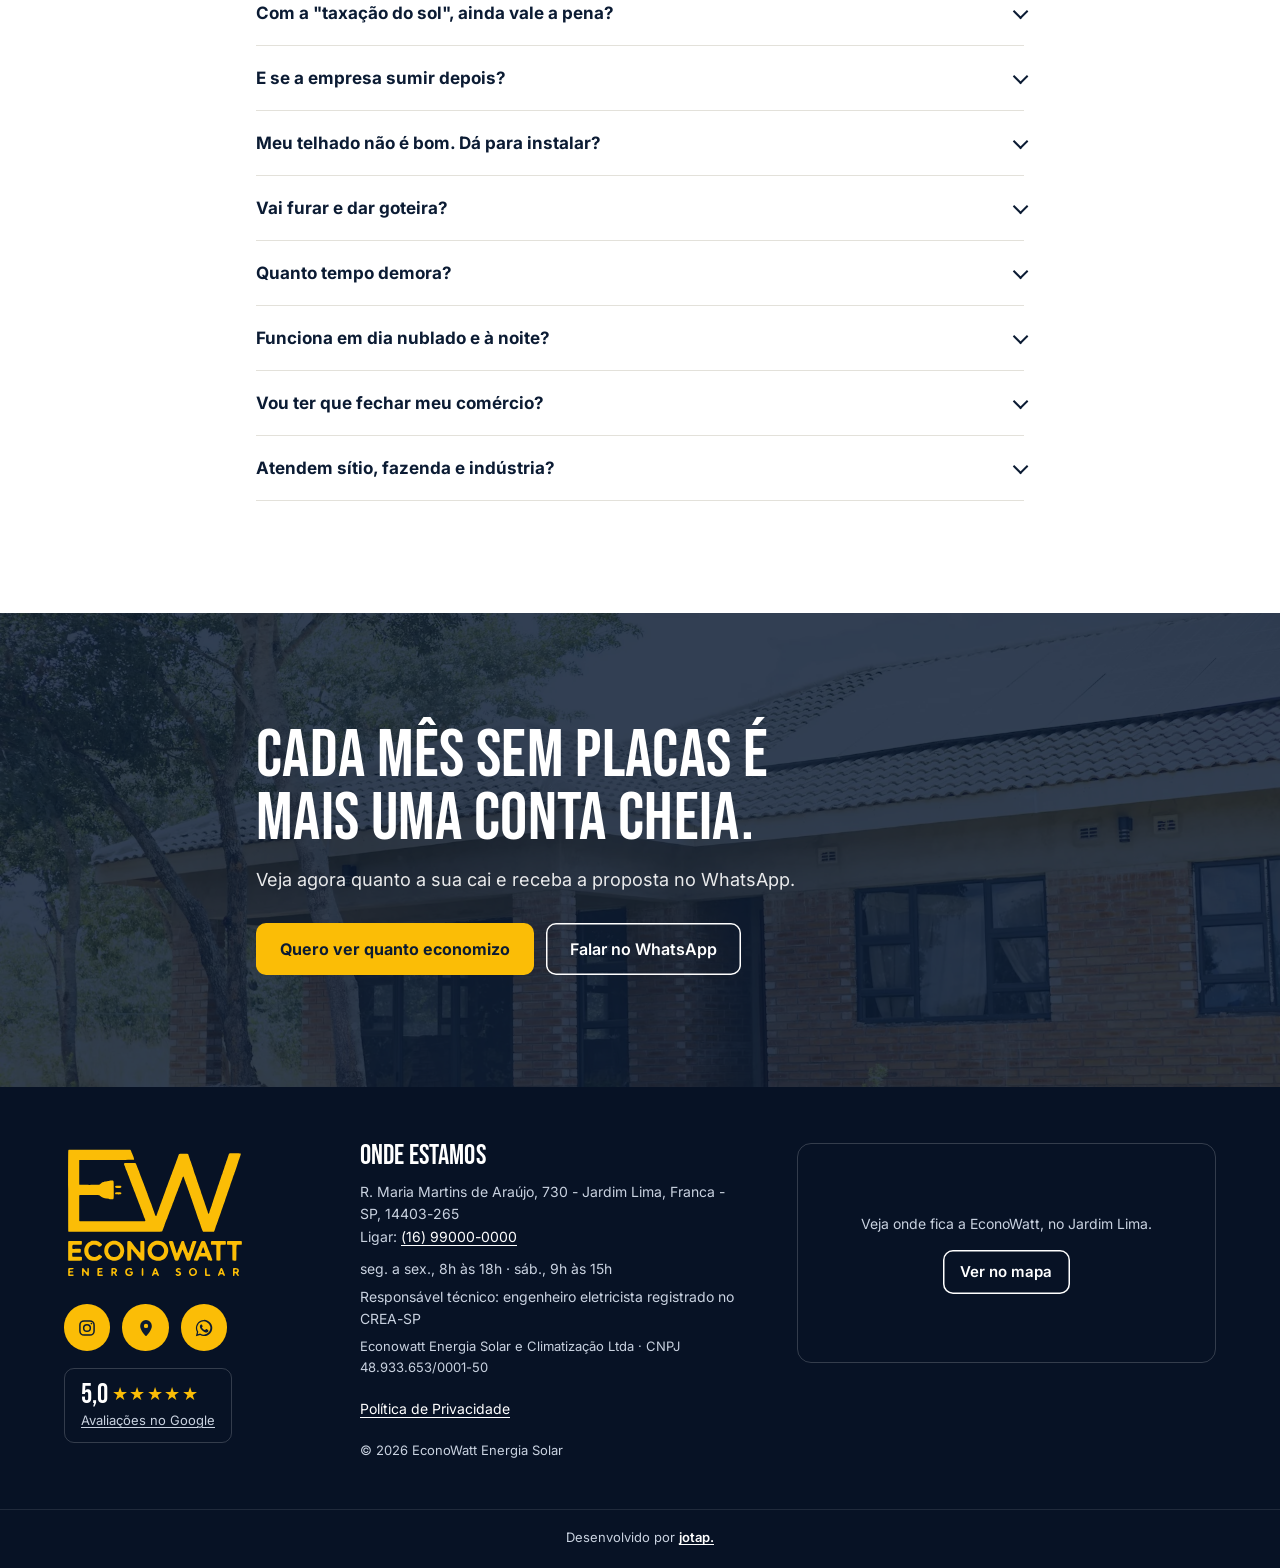
==== commit 13b1e91c: "simulador redes sociais" ====
--- a/index.html
+++ b/index.html
@@ -43,7 +43,7 @@
     "url": "https://econowattt.vercel.app/",
     "logo": "https://econowattt.vercel.app/assets/img/apple-touch-icon.png",
     "image": "https://econowattt.vercel.app/assets/img/og-image.jpg",
-    "telephone": "+55-16-99181-7146",
+    "telephone": "+55-16-99000-0000",
     "foundingDate": "2023",
     "address": {
       "@type": "PostalAddress",
@@ -61,7 +61,7 @@
     "hasMap": "https://www.google.com/maps/place/Econowatt/@-20.5578418,-47.4026338,17z",
     "sameAs": [
       "https://www.google.com/maps/place/Econowatt/@-20.5578418,-47.4026338,17z",
-      "https://www.instagram.com/econowatt_/"
+      "https://www.instagram.com/econowatt.solar.demo/"
     ],
     "areaServed": [
       {
@@ -139,6 +139,7 @@
   <script src="js/simulador.js" defer></script>
   <script src="js/form.js" defer></script>
   <script src="js/main.js" defer></script>
+  <script src="js/redes-simuladas.js" defer></script>
 </head>
 <body>
   <a class="pular" href="#conteudo">Pular para o conteúdo</a>
@@ -206,7 +207,7 @@
 
         <div class="hero__acoes">
           <a class="botao" href="#simulador" data-ir-simulador>Ver quanto economizo</a>
-          <a class="botao botao--contorno" href="https://wa.me/5516991817146" data-whatsapp target="_blank" rel="noopener">Falar no WhatsApp</a>
+          <a class="botao botao--contorno" href="https://wa.me/5516990000000" data-whatsapp target="_blank" rel="noopener">Falar no WhatsApp</a>
         </div>
 
         <!-- ✏️ EDITÁVEL: selos de prova rápida (até 35 caracteres cada; números vêm do config.js) -->
@@ -524,7 +525,7 @@
         <!-- ✏️ FIM -->
         <div class="hero__acoes">
           <a class="botao" href="#simulador" data-ir-simulador>Quero ver quanto economizo</a>
-          <a class="botao botao--contorno" href="https://wa.me/5516991817146" data-whatsapp target="_blank" rel="noopener">Falar no WhatsApp</a>
+          <a class="botao botao--contorno" href="https://wa.me/5516990000000" data-whatsapp target="_blank" rel="noopener">Falar no WhatsApp</a>
         </div>
       </div>
     </section>
@@ -536,9 +537,9 @@
         <svg class="rodape__logo" aria-hidden="true"><use href="#completo"/></svg>
         <p class="visualmente-oculto">EconoWatt Energia Solar</p>
         <ul class="redes" role="list">
-          <li><a href="https://www.instagram.com/econowatt_/" data-config-href="empresa.instagram" target="_blank" rel="noopener" aria-label="Instagram da EconoWatt (@econowatt_)"><svg viewBox="0 0 24 24" aria-hidden="true" fill="none" stroke="currentColor" stroke-width="1.8"><rect x="3.5" y="3.5" width="17" height="17" rx="5"/><circle cx="12" cy="12" r="4"/><circle cx="17.3" cy="6.7" r="1" fill="currentColor" stroke="none"/></svg></a></li>
+          <li><a href="https://www.instagram.com/econowatt.solar.demo/" data-config-href="empresa.instagram" target="_blank" rel="noopener" aria-label="Instagram da EconoWatt (@econowatt.solar.demo)"><svg viewBox="0 0 24 24" aria-hidden="true" fill="none" stroke="currentColor" stroke-width="1.8"><rect x="3.5" y="3.5" width="17" height="17" rx="5"/><circle cx="12" cy="12" r="4"/><circle cx="17.3" cy="6.7" r="1" fill="currentColor" stroke="none"/></svg></a></li>
           <li><a href="https://www.google.com/maps/place/Econowatt/@-20.5578418,-47.4026338,17z" data-config-href="empresa.avaliacaoGoogle.link" target="_blank" rel="noopener" aria-label="Ver a EconoWatt no Google Maps"><svg viewBox="0 0 24 24" aria-hidden="true"><path fill="currentColor" d="M12 2.5a7 7 0 0 0-7 7c0 5.1 6.1 11.4 6.4 11.7a.8.8 0 0 0 1.2 0c.3-.3 6.4-6.6 6.4-11.7a7 7 0 0 0-7-7zm0 9.6a2.6 2.6 0 1 1 0-5.2 2.6 2.6 0 0 1 0 5.2z"/></svg></a></li>
-          <li><a href="https://wa.me/5516991817146" data-whatsapp target="_blank" rel="noopener" aria-label="Falar com a EconoWatt no WhatsApp"><svg viewBox="0 0 32 32" aria-hidden="true"><path fill="currentColor" d="M16 3a13 13 0 0 0-11.3 19.4L3 29l6.8-1.7A13 13 0 1 0 16 3zm0 23.6c-2 0-4-.5-5.7-1.5l-.4-.2-4 1 1-3.9-.3-.4A10.6 10.6 0 1 1 16 26.6zm5.8-7.9c-.3-.2-1.9-.9-2.2-1-.3-.1-.5-.2-.7.2l-1 1.2c-.2.2-.4.2-.7.1a8.7 8.7 0 0 1-4.3-3.8c-.3-.6.3-.5.9-1.7.1-.2 0-.4 0-.5l-1-2.4c-.3-.6-.5-.5-.7-.5h-.6c-.2 0-.6.1-.9.4-.3.3-1.2 1.1-1.2 2.8s1.2 3.2 1.4 3.5c.2.2 2.4 3.7 5.8 5.2 2.2.9 3 1 4.1.8.7-.1 1.9-.8 2.2-1.5.3-.7.3-1.4.2-1.5-.1-.2-.3-.2-.6-.4z"/></svg></a></li>
+          <li><a href="https://wa.me/5516990000000" data-whatsapp target="_blank" rel="noopener" aria-label="Falar com a EconoWatt no WhatsApp"><svg viewBox="0 0 32 32" aria-hidden="true"><path fill="currentColor" d="M16 3a13 13 0 0 0-11.3 19.4L3 29l6.8-1.7A13 13 0 1 0 16 3zm0 23.6c-2 0-4-.5-5.7-1.5l-.4-.2-4 1 1-3.9-.3-.4A10.6 10.6 0 1 1 16 26.6zm5.8-7.9c-.3-.2-1.9-.9-2.2-1-.3-.1-.5-.2-.7.2l-1 1.2c-.2.2-.4.2-.7.1a8.7 8.7 0 0 1-4.3-3.8c-.3-.6.3-.5.9-1.7.1-.2 0-.4 0-.5l-1-2.4c-.3-.6-.5-.5-.7-.5h-.6c-.2 0-.6.1-.9.4-.3.3-1.2 1.1-1.2 2.8s1.2 3.2 1.4 3.5c.2.2 2.4 3.7 5.8 5.2 2.2.9 3 1 4.1.8.7-.1 1.9-.8 2.2-1.5.3-.7.3-1.4.2-1.5-.1-.2-.3-.2-.6-.4z"/></svg></a></li>
         </ul>
         <a class="avaliacao" href="https://www.google.com/maps/place/Econowatt/@-20.5578418,-47.4026338,17z" data-config-href="empresa.avaliacaoGoogle.link" target="_blank" rel="noopener">
           <span class="avaliacao__nota"><span data-config="empresa.avaliacaoGoogle.nota">5,0</span> <span class="avaliacao__estrelas" aria-hidden="true">★★★★★</span></span>
@@ -550,7 +551,7 @@
         <h2 class="rodape__titulo">Onde estamos</h2>
         <address>
           <span data-config="empresa.endereco">R. Maria Martins de Araújo, 730 - Jardim Lima, Franca - SP, 14403-265</span><br>
-          Ligar: <a href="tel:+5516991817146" data-tel data-config="empresa.whatsappExibicao">(16) 99181-7146</a>
+          Ligar: <a href="tel:+5516990000000" data-tel data-config="empresa.whatsappExibicao">(16) 99000-0000</a>
         </address>
         <p data-config="empresa.horario">seg. a sex., 8h às 18h · sáb., 9h às 15h</p>
         <p>Responsável técnico: engenheiro eletricista registrado no CREA-SP</p>
@@ -569,7 +570,7 @@
       </div>
     </div>
     <p class="rodape__assinatura">Desenvolvido por <a href="https://odevjp.vercel.app/" data-config-href="empresa.desenvolvedorSite" data-config="empresa.desenvolvedor" target="_blank" rel="noopener">jotap.</a></p>
-    <a class="whats-flutuante" href="https://wa.me/5516991817146" data-whatsapp target="_blank" rel="noopener" aria-label="Falar com a EconoWatt no WhatsApp">
+    <a class="whats-flutuante" href="https://wa.me/5516990000000" data-whatsapp target="_blank" rel="noopener" aria-label="Falar com a EconoWatt no WhatsApp">
       <svg viewBox="0 0 32 32" aria-hidden="true"><path fill="currentColor" d="M16 3a13 13 0 0 0-11.3 19.4L3 29l6.8-1.7A13 13 0 1 0 16 3zm0 23.6c-2 0-4-.5-5.7-1.5l-.4-.2-4 1 1-3.9-.3-.4A10.6 10.6 0 1 1 16 26.6zm5.8-7.9c-.3-.2-1.9-.9-2.2-1-.3-.1-.5-.2-.7.2l-1 1.2c-.2.2-.4.2-.7.1a8.7 8.7 0 0 1-4.3-3.8c-.3-.6.3-.5.9-1.7.1-.2 0-.4 0-.5l-1-2.4c-.3-.6-.5-.5-.7-.5h-.6c-.2 0-.6.1-.9.4-.3.3-1.2 1.1-1.2 2.8s1.2 3.2 1.4 3.5c.2.2 2.4 3.7 5.8 5.2 2.2.9 3 1 4.1.8.7-.1 1.9-.8 2.2-1.5.3-.7.3-1.4.2-1.5-.1-.2-.3-.2-.6-.4z"/></svg>
     </a>
   </footer>
--- a/css/style.css
+++ b/css/style.css
@@ -575,3 +575,159 @@
 @media (prefers-reduced-motion: reduce) {
   .js .verbo { transition: none; }
 }
+
+/* =====================================================================
+   REDES SIMULADAS (versão portfólio) · js/redes-simuladas.js
+   Cards que imitam o WhatsApp e o Instagram, com dados fictícios.
+   ===================================================================== */
+html.rs-aberto { overflow: hidden; }
+.rs-camada {
+  position: fixed; inset: 0; z-index: 9999;
+  display: grid; place-items: center; padding: 1rem;
+  background: rgba(11, 27, 51, .6);
+  backdrop-filter: blur(3px);
+  opacity: 0; transition: opacity .2s ease;
+}
+.rs-camada.is-visivel { opacity: 1; }
+.rs-card {
+  width: min(100%, 24.5rem); height: min(42rem, calc(100dvh - 2rem));
+  display: flex; flex-direction: column; overflow: hidden;
+  border-radius: 18px; background: #fff;
+  box-shadow: 0 30px 70px rgba(0, 0, 0, .35);
+  font-family: system-ui, -apple-system, "Segoe UI", Roboto, sans-serif;
+  font-size: .9375rem; line-height: 1.35; color: #111b21;
+  transform: translateY(14px) scale(.98); transition: transform .25s ease;
+}
+.rs-camada.is-visivel .rs-card { transform: none; }
+.rs-fechar {
+  margin-left: auto; flex: none; width: 2.25rem; height: 2.25rem;
+  display: grid; place-items: center; border: 0; border-radius: 50%;
+  background: transparent; color: inherit; cursor: pointer;
+}
+.rs-fechar:hover { background: rgba(127, 127, 127, .18); }
+.rs-fechar svg { width: 1.25rem; height: 1.25rem; }
+.rs-fechar:focus-visible, .rs-card button:focus-visible, .rs-wa__campo:focus-visible { outline: 2px solid #53bdeb; outline-offset: 2px; }
+.rs-selo {
+  display: inline-grid; place-items: center; width: .95rem; height: .95rem; margin-left: .3rem;
+  border-radius: 50%; background: #25d366; color: #fff; font-size: .6rem; vertical-align: middle;
+}
+.rs-selo--ig { background: #0095f6; }
+
+/* ---------- WhatsApp ---------- */
+.rs-wa__topo {
+  display: flex; align-items: center; gap: .7rem; padding: .7rem .6rem .7rem .9rem;
+  background: #008069; color: #fff;
+}
+.rs-wa__avatar, .rs-ig__avatar {
+  flex: none; display: grid; place-items: center; overflow: hidden;
+  border-radius: 50%; background: var(--cor-marinho, #0B1B33);
+}
+.rs-wa__avatar { width: 2.6rem; height: 2.6rem; }
+.rs-wa__avatar img, .rs-ig__avatar img { width: 72%; height: 72%; object-fit: contain; }
+.rs-wa__info { display: flex; flex-direction: column; min-width: 0; }
+.rs-wa__info strong { font-size: 1rem; white-space: nowrap; overflow: hidden; text-overflow: ellipsis; }
+.rs-wa__status { font-size: .8rem; opacity: .85; }
+.rs-wa__conversa {
+  flex: 1; overflow-y: auto; padding: .9rem .75rem;
+  display: flex; flex-direction: column; gap: .35rem;
+  background-color: #efeae2;
+  background-image: radial-gradient(rgba(0, 0, 0, .045) 1px, transparent 1px);
+  background-size: 14px 14px;
+}
+.rs-wa__aviso {
+  margin: 0 auto .5rem; max-width: 92%; padding: .45rem .7rem; border-radius: 8px;
+  background: #ffeecd; color: #54656f; font-size: .75rem; text-align: center;
+}
+.rs-wa__dia {
+  margin: 0 auto .35rem; padding: .25rem .6rem; border-radius: 8px;
+  background: #fff; color: #54656f; font-size: .7rem; letter-spacing: .03em;
+  box-shadow: 0 1px .5px rgba(11, 20, 26, .13);
+}
+.rs-wa__bolha {
+  position: relative; max-width: 82%; padding: .4rem .55rem .3rem;
+  border-radius: 8px; box-shadow: 0 1px .5px rgba(11, 20, 26, .13);
+  white-space: pre-wrap; word-wrap: break-word;
+  animation: rs-entra .2s ease;
+}
+.rs-wa__bolha--deles { align-self: flex-start; background: #fff; border-top-left-radius: 0; }
+.rs-wa__bolha--minha { align-self: flex-end; background: #d9fdd3; border-top-right-radius: 0; }
+.rs-wa__meta { float: right; margin: .35rem 0 -.15rem .6rem; font-size: .68rem; color: #667781; }
+.rs-wa__checks { color: #53bdeb; }
+.rs-wa__rodape {
+  display: flex; align-items: flex-end; gap: .5rem; padding: .55rem .6rem;
+  background: #f0f2f5;
+}
+.rs-wa__campo {
+  flex: 1; resize: none; min-height: 2.6rem; max-height: 7.5rem;
+  padding: .6rem .9rem; border: 0; border-radius: 1.3rem;
+  background: #fff; color: #111b21; font: inherit; line-height: 1.4;
+}
+.rs-wa__enviar {
+  flex: none; width: 2.6rem; height: 2.6rem; display: grid; place-items: center;
+  border: 0; border-radius: 50%; background: #00a884; color: #fff; cursor: pointer;
+}
+.rs-wa__enviar:hover { background: #008f72; }
+.rs-wa__enviar svg { width: 1.25rem; height: 1.25rem; }
+
+/* ---------- Instagram ---------- */
+.rs-ig__topo {
+  display: flex; align-items: center; padding: .6rem .6rem .6rem 1rem;
+  border-bottom: 1px solid #dbdbdb; font-size: 1.05rem;
+}
+.rs-ig__corpo { flex: 1; overflow-y: auto; }
+.rs-ig__perfil { display: flex; align-items: center; gap: 1.2rem; padding: 1rem 1rem .6rem; }
+.rs-ig__anel {
+  flex: none; padding: 3px; border-radius: 50%;
+  background: conic-gradient(from 200deg, #feda75, #fa7e1e, #d62976, #962fbf, #4f5bd5, #feda75);
+}
+.rs-ig__avatar { width: 4.6rem; height: 4.6rem; border: 3px solid #fff; }
+.rs-ig__numeros { flex: 1; display: flex; justify-content: space-around; margin: 0; padding: 0; list-style: none; text-align: center; }
+.rs-ig__numeros li { display: flex; flex-direction: column; font-size: .8rem; color: #262626; }
+.rs-ig__numeros strong { font-size: 1.05rem; }
+.rs-ig__bio { display: flex; flex-direction: column; gap: .1rem; padding: 0 1rem .8rem; font-size: .85rem; color: #262626; }
+.rs-ig__categoria { color: #737373; }
+.rs-ig__link { color: #00376b; font-weight: 600; }
+.rs-ig__acoes { display: grid; grid-template-columns: 1fr 1fr; gap: .4rem; padding: 0 1rem .9rem; }
+.rs-ig__botao {
+  padding: .45rem; border: 0; border-radius: 8px; background: #efefef; color: #000;
+  font: 600 .85rem/1.2 inherit; font-family: inherit; cursor: pointer;
+}
+.rs-ig__botao:hover { background: #dbdbdb; }
+.rs-ig__botao--azul { background: #0095f6; color: #fff; }
+.rs-ig__botao--azul:hover { background: #1877f2; }
+.rs-ig__destaques { display: flex; gap: 1rem; margin: 0; padding: 0 1rem 1rem; list-style: none; overflow-x: auto; }
+.rs-ig__destaques li { display: flex; flex-direction: column; align-items: center; gap: .3rem; font-size: .72rem; color: #262626; }
+.rs-ig__destaque {
+  width: 3.6rem; height: 3.6rem; border-radius: 50%;
+  border: 3px solid #fff; box-shadow: 0 0 0 1px #dbdbdb;
+  background: var(--cor-marinho, #0B1B33) center / cover;
+}
+.rs-ig__destaque--0 { background-color: var(--cor-amarelo, #FBBD06); }
+.rs-ig__destaque--1 { background-color: var(--cor-marinho, #0B1B33); }
+.rs-ig__destaque--2 { background-color: var(--cor-coral, #FF5A3C); }
+.rs-ig__destaque--3 { background-color: var(--cor-marinho-2, #13294B); }
+.rs-ig__grade {
+  display: grid; grid-template-columns: repeat(3, 1fr); gap: 2px;
+  margin: 0; padding: 0; list-style: none; border-top: 1px solid #dbdbdb;
+}
+.rs-ig__post { aspect-ratio: 1; overflow: hidden; background: #efefef; }
+.rs-ig__post img { width: 100%; height: 100%; object-fit: cover; display: block; }
+.rs-ig__post--arte {
+  display: grid; place-items: center; padding: .4rem; white-space: pre-line; text-align: center;
+  background: var(--cor-amarelo, #FBBD06); color: var(--cor-marinho, #0B1B33);
+  font-family: var(--fonte-titulo, sans-serif); font-size: 1.45rem; line-height: .95;
+}
+.rs-ig__post--escuro { background: var(--cor-marinho, #0B1B33); color: var(--cor-amarelo, #FBBD06); }
+.rs-ig__aviso { margin: 0; padding: .9rem 1rem 1.1rem; text-align: center; font-size: .75rem; color: #737373; }
+
+@keyframes rs-entra { from { opacity: 0; transform: translateY(6px); } }
+
+/* No celular, o card ocupa a tela como uma janela de app */
+@media (max-width: 30em) {
+  .rs-camada { padding: 0; place-items: end center; }
+  .rs-card { width: 100%; height: 100dvh; border-radius: 0; }
+}
+@media (prefers-reduced-motion: reduce) {
+  .rs-camada, .rs-card { transition: none; }
+  .rs-wa__bolha { animation: none; }
+}
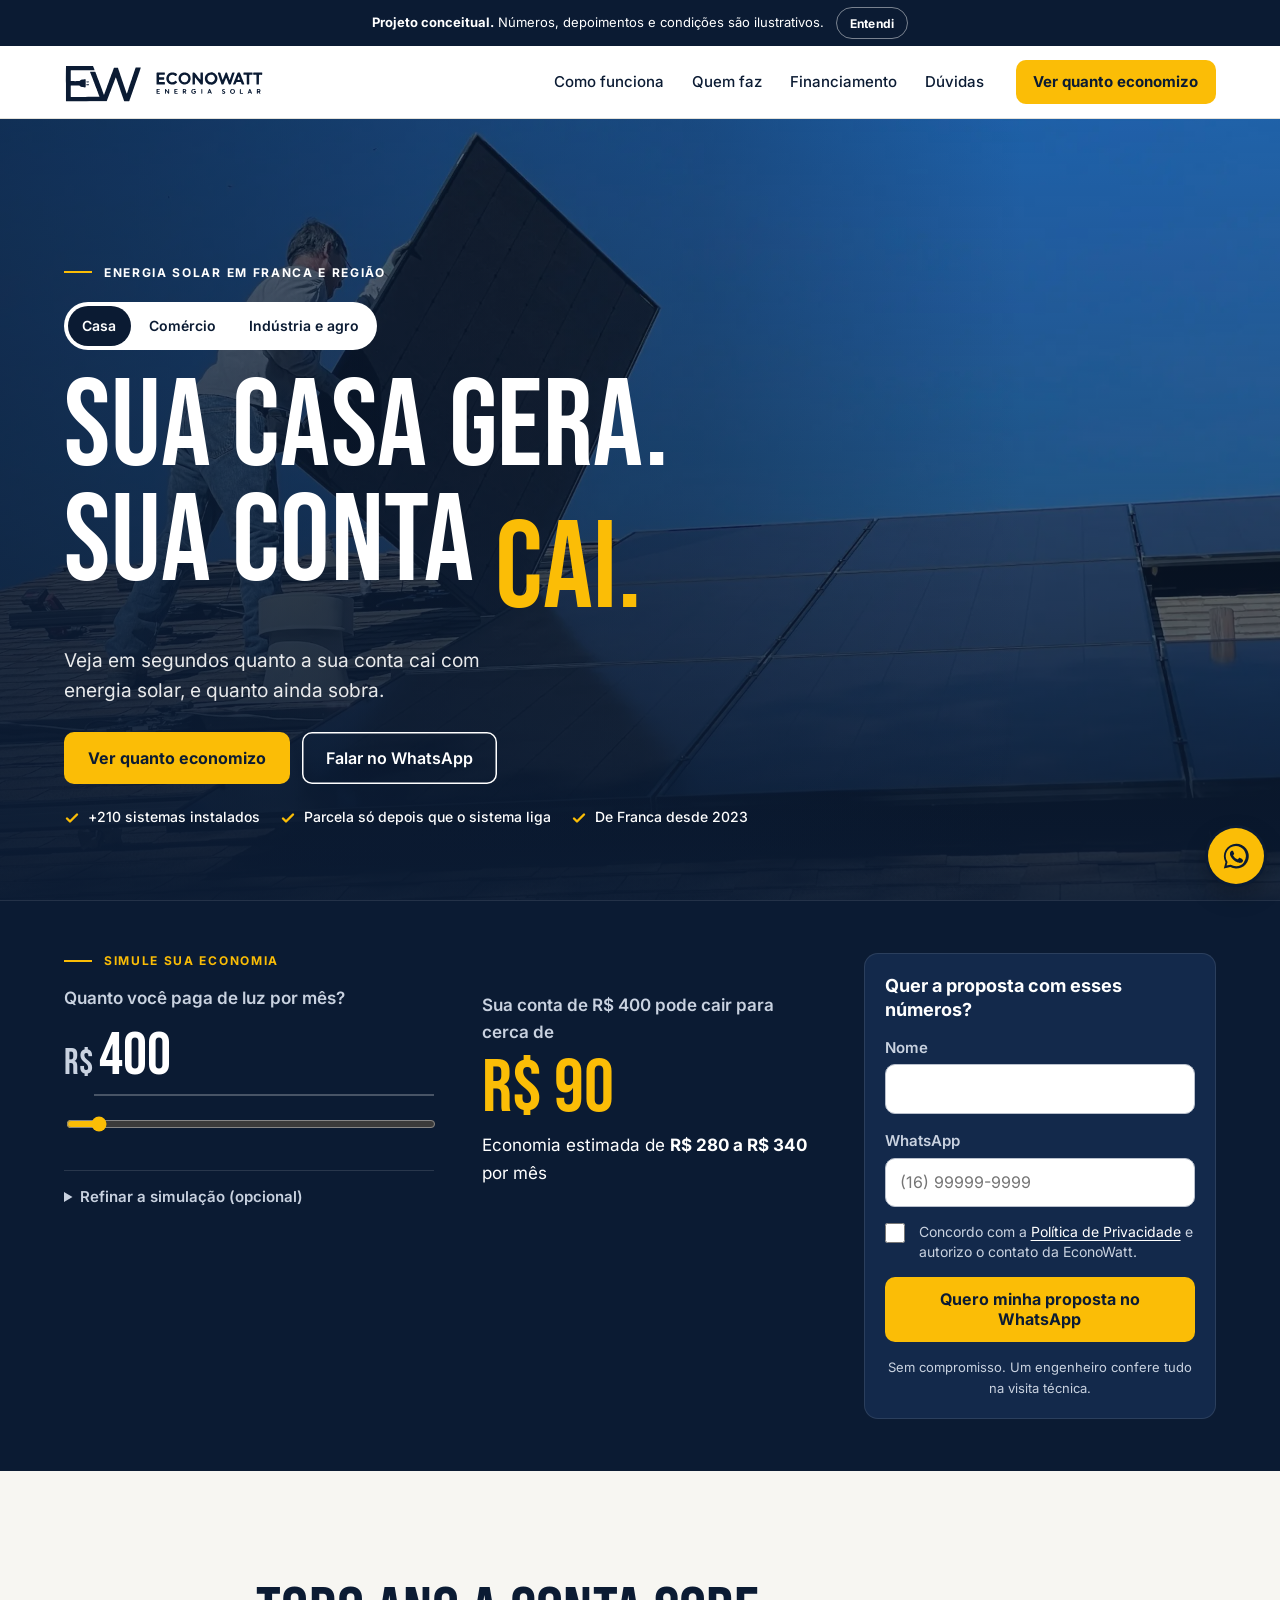
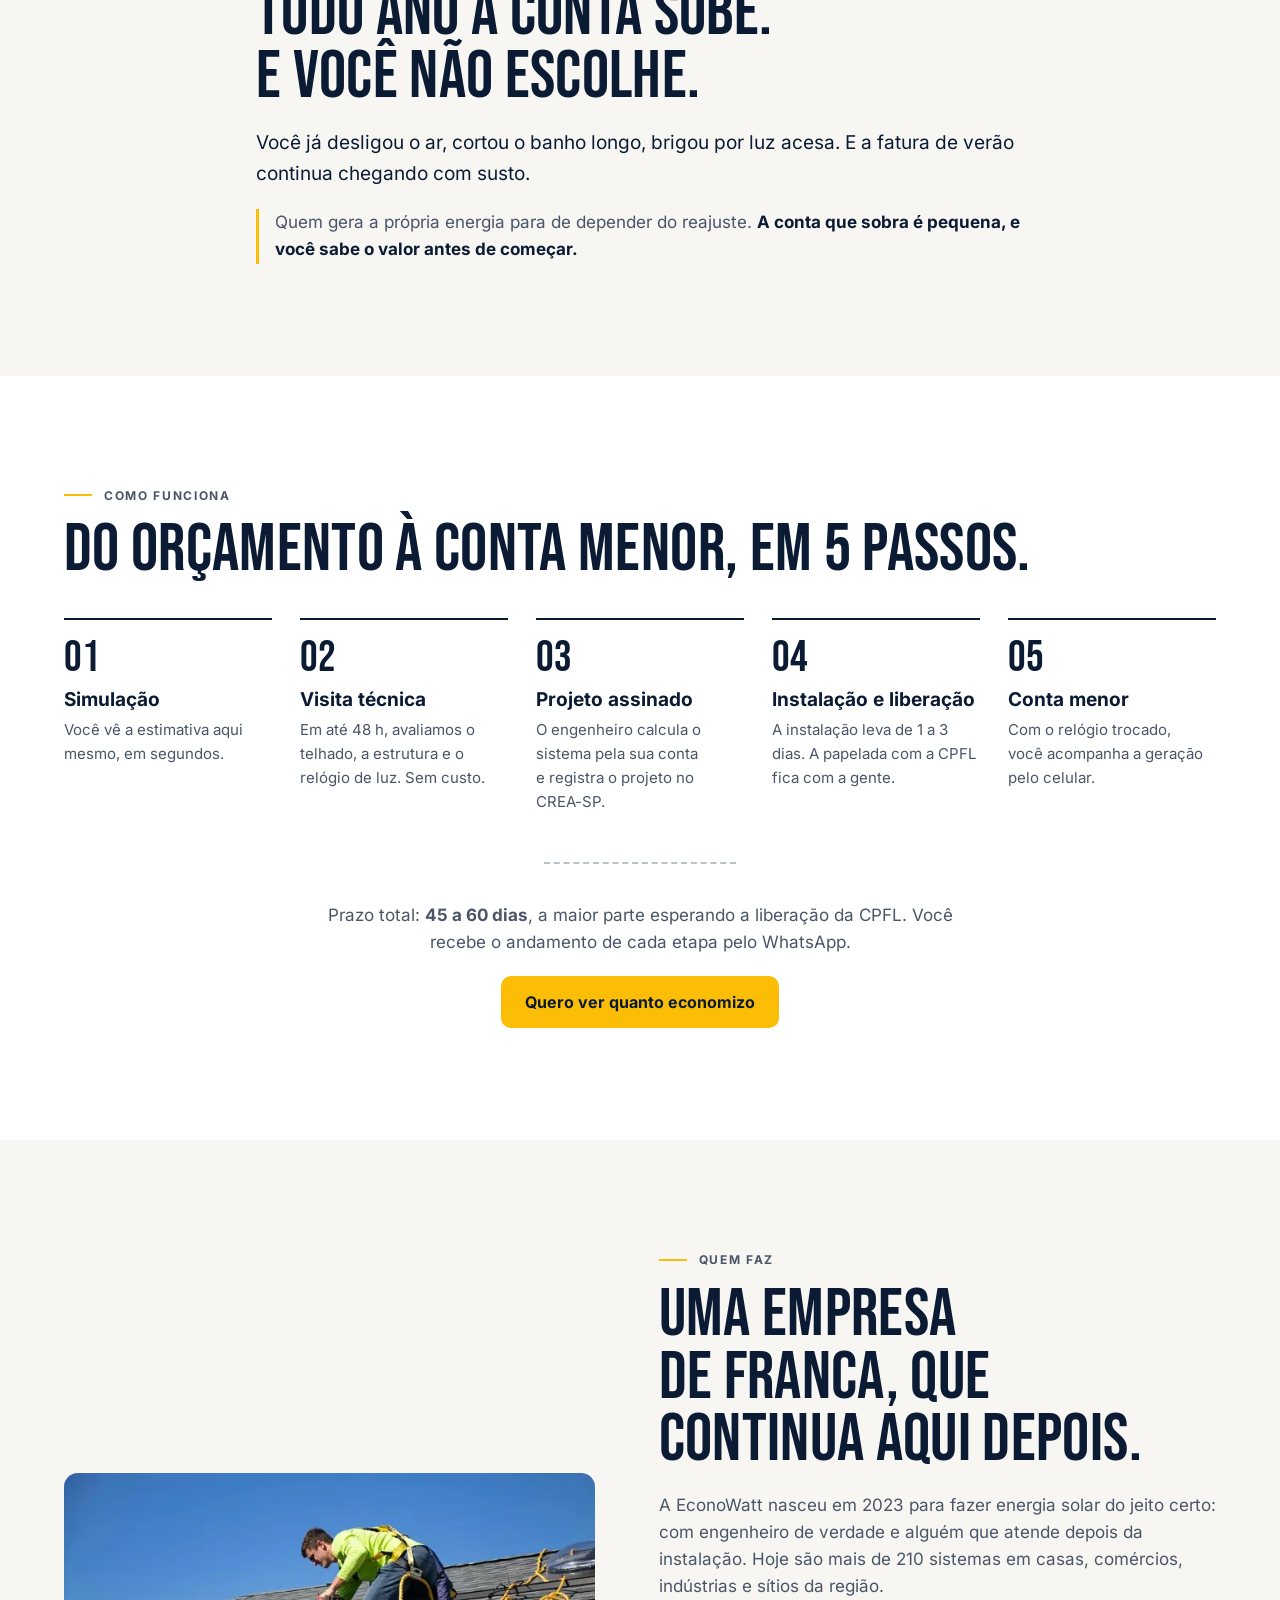
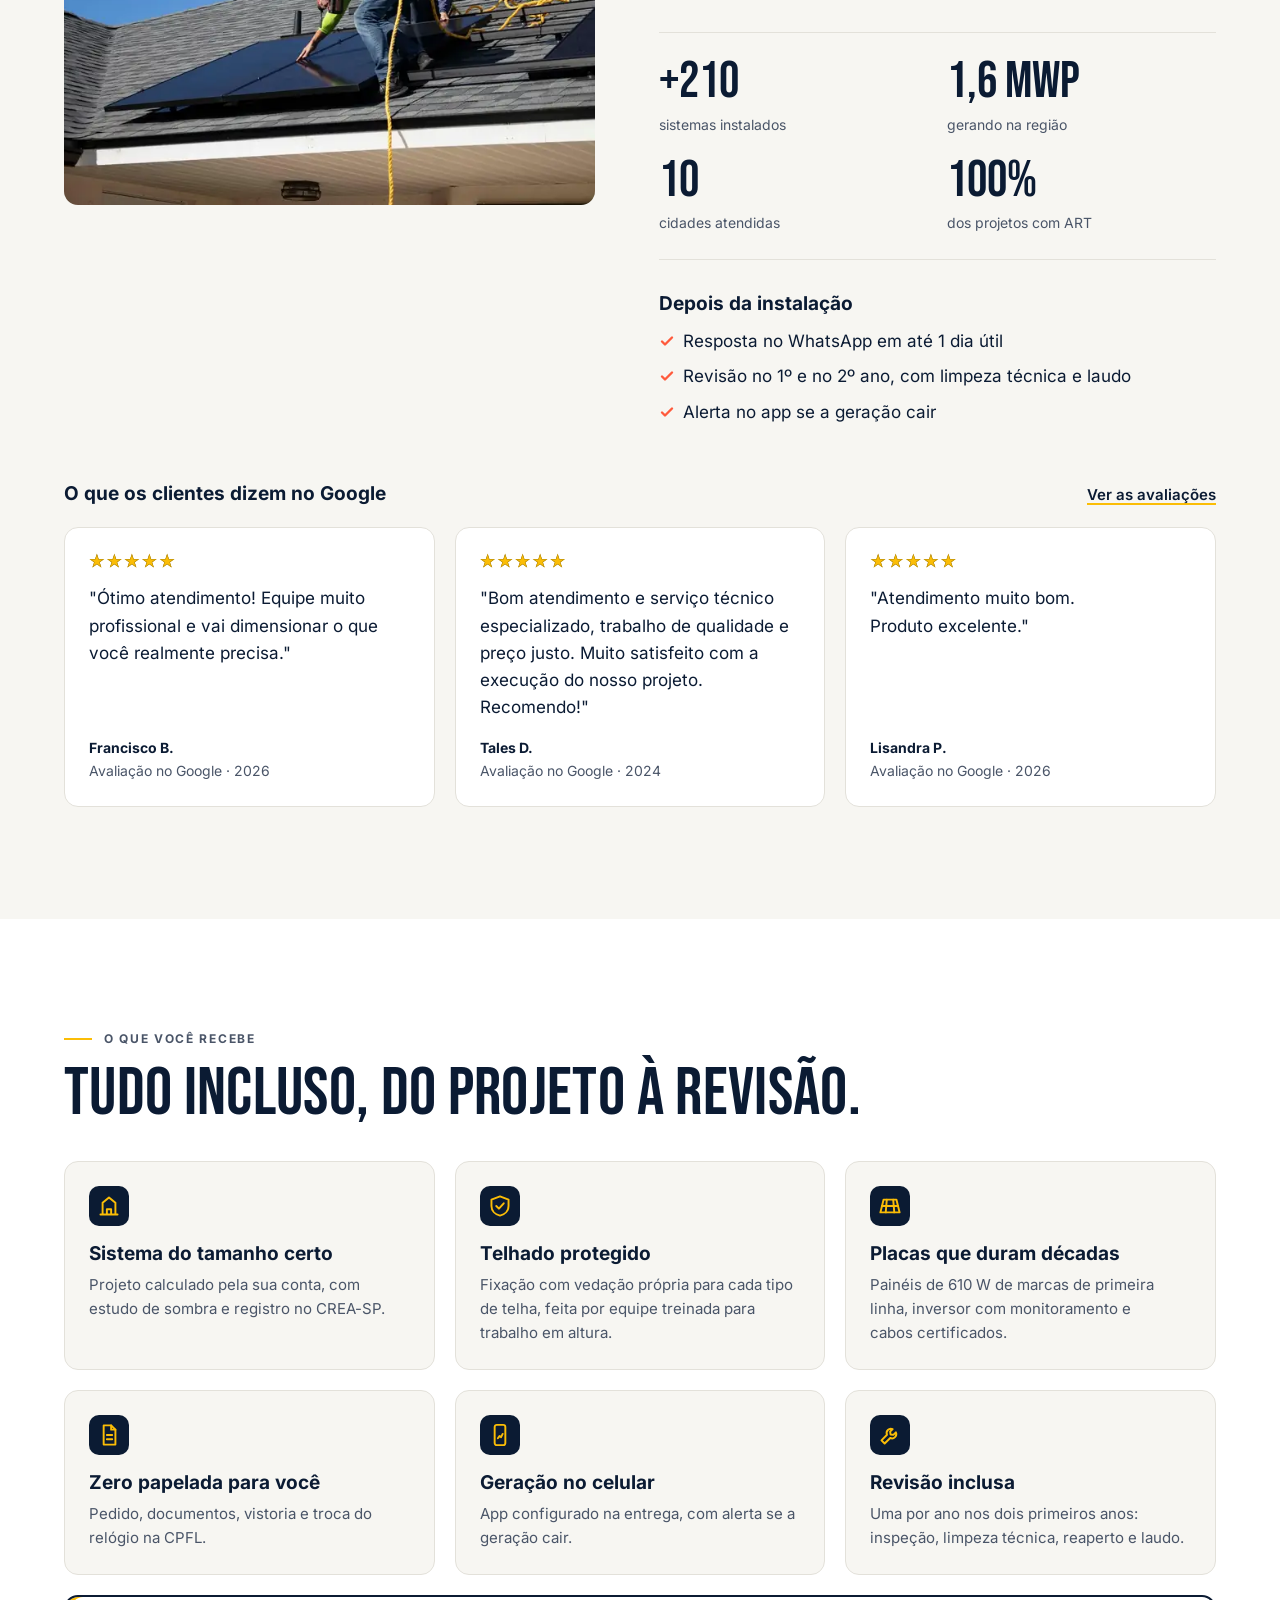
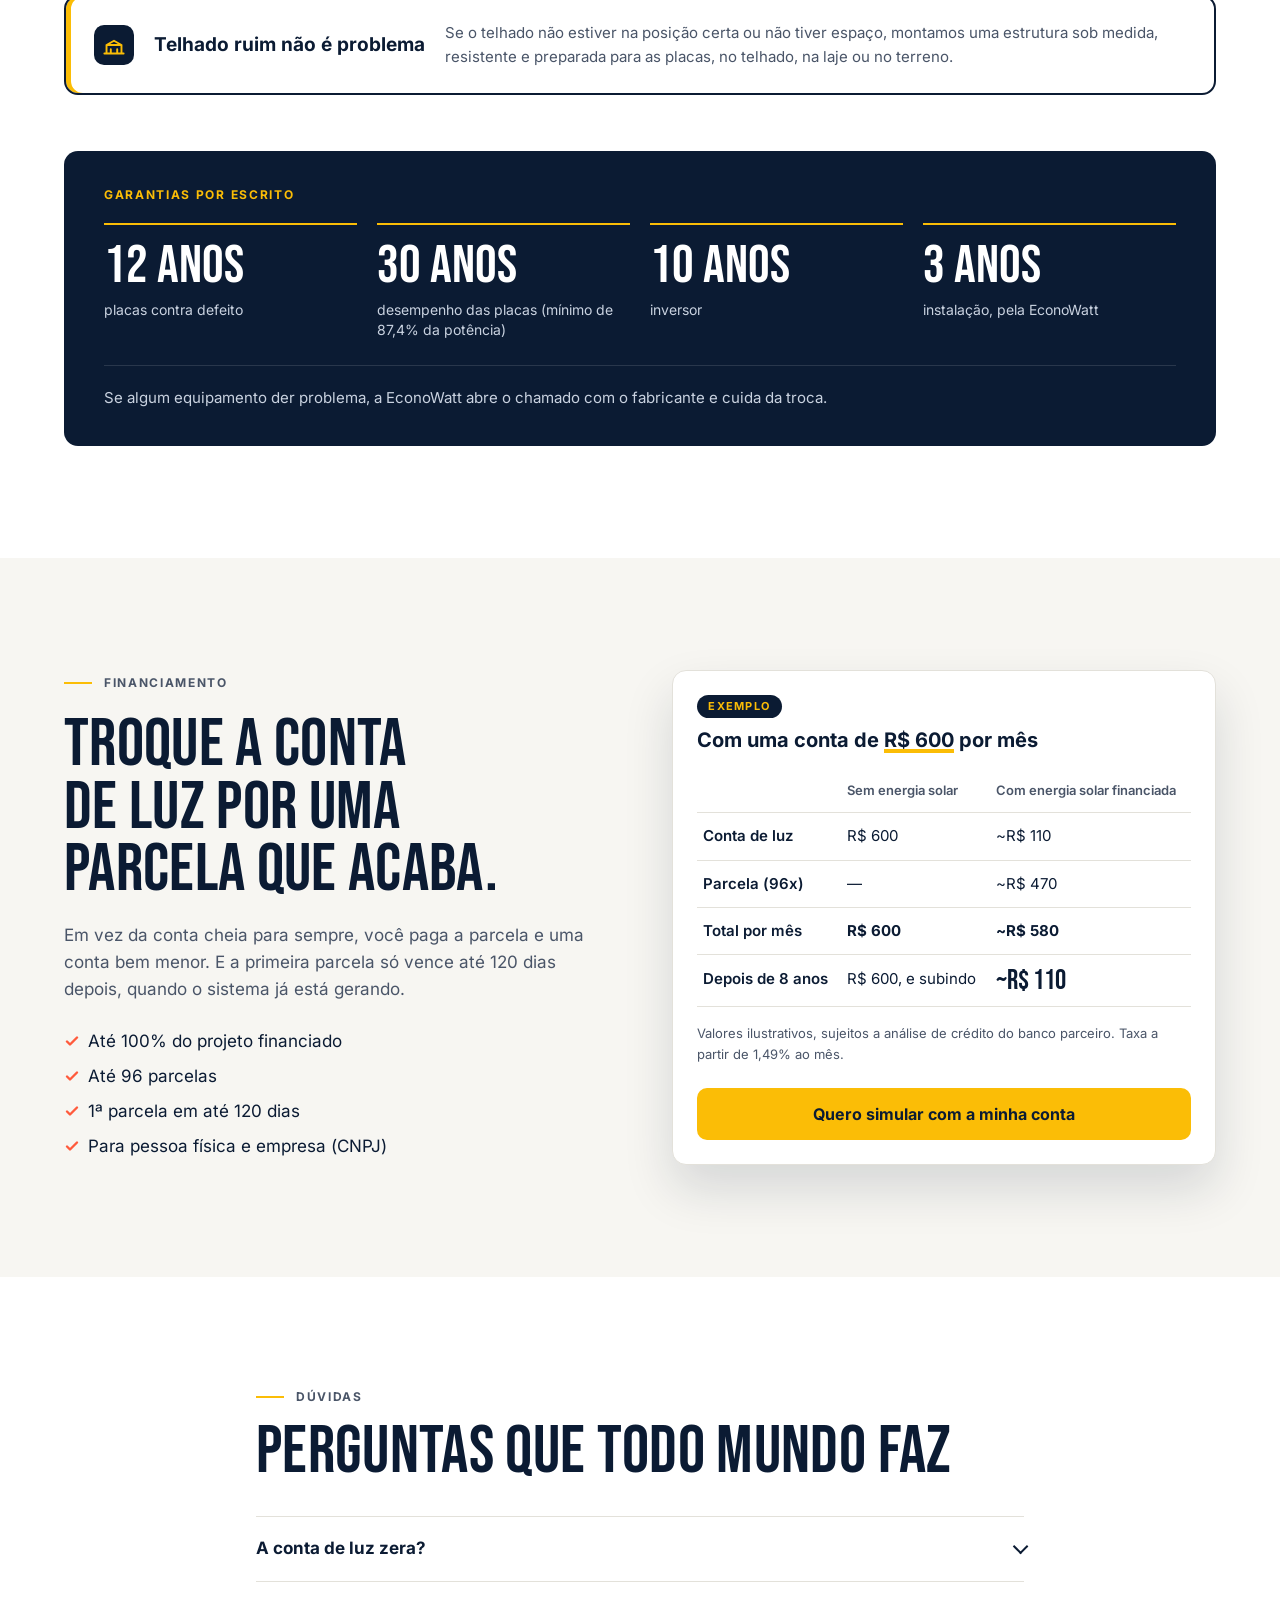
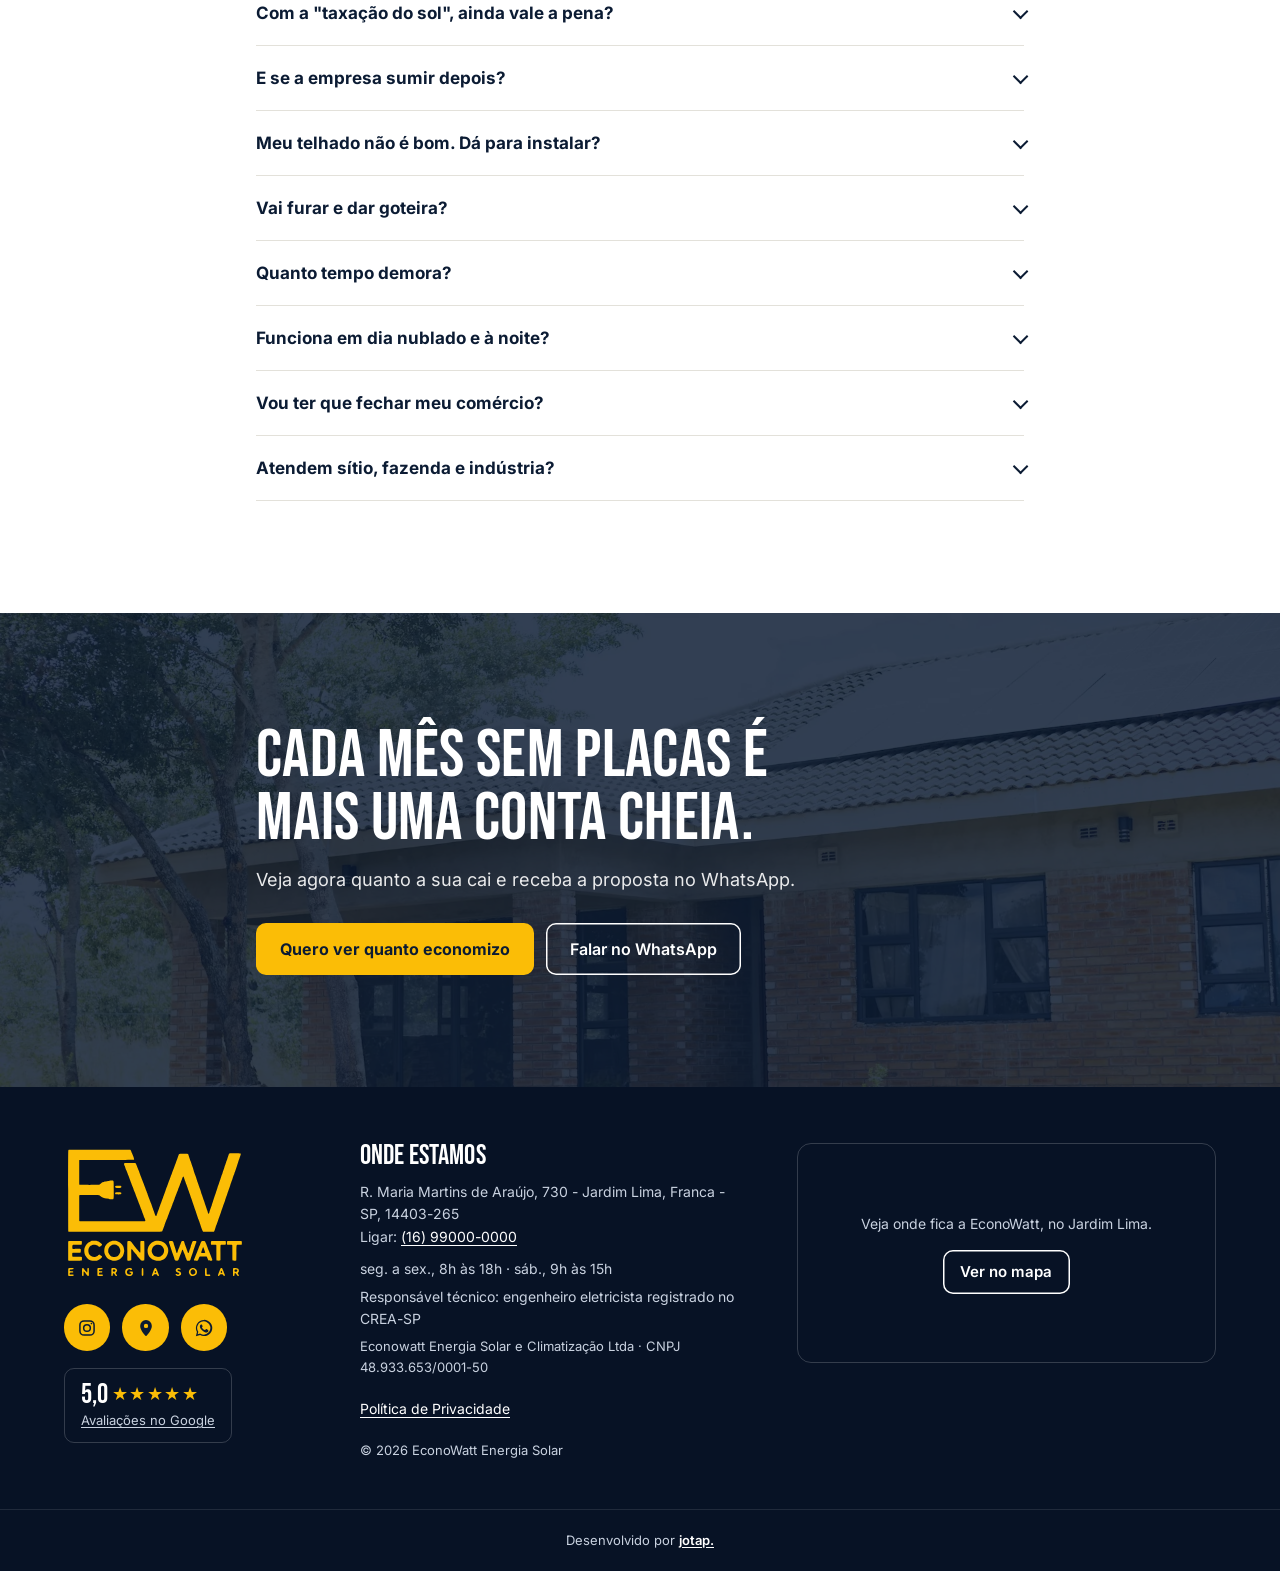
==== commit 3958e67e: "ajustes" ====
--- a/index.html
+++ b/index.html
@@ -139,7 +139,7 @@
   <script src="js/simulador.js" defer></script>
   <script src="js/form.js" defer></script>
   <script src="js/main.js" defer></script>
-  <script src="js/redes-simuladas.js" defer></script>
+  <script src="js/aviso-demo.js" defer></script>
 </head>
 <body>
   <a class="pular" href="#conteudo">Pular para o conteúdo</a>
--- a/css/style.css
+++ b/css/style.css
@@ -492,9 +492,10 @@
 .rodape__credito { margin-top: 1.25rem !important; font-size: .8125rem; }
 .rodape__cnpj { font-size: .8125rem; }
 /* Linha final: quem desenvolveu o site */
-.rodape__assinatura { margin-top: 3rem; padding: 1.1rem var(--gutter) 5.5rem; border-top: 1px solid rgba(255, 255, 255, .1); text-align: center; font-size: .8125rem; }
+/* No celular: faixa baixa, com espaço nas laterais para o botão flutuante do WhatsApp não cobrir o texto */
+.rodape__assinatura { margin-top: 2rem; padding: 1.1rem 5rem; border-top: 1px solid rgba(255, 255, 255, .1); text-align: center; font-size: .8125rem; }
 .rodape__assinatura a { font-weight: 600; }
-@media (min-width: 62em) { .rodape__assinatura { padding-bottom: 1.25rem; } }
+@media (min-width: 62em) { .rodape__assinatura { margin-top: 3rem; padding: 1.25rem var(--gutter); } }
 .avaliacao {
   display: inline-grid; gap: .1rem; margin-top: 1.5rem; padding: .7rem 1rem;
   border: 1px solid rgba(255, 255, 255, .18); border-radius: var(--raio); text-decoration: none;
@@ -575,159 +576,3 @@
 @media (prefers-reduced-motion: reduce) {
   .js .verbo { transition: none; }
 }
-
-/* =====================================================================
-   REDES SIMULADAS (versão portfólio) · js/redes-simuladas.js
-   Cards que imitam o WhatsApp e o Instagram, com dados fictícios.
-   ===================================================================== */
-html.rs-aberto { overflow: hidden; }
-.rs-camada {
-  position: fixed; inset: 0; z-index: 9999;
-  display: grid; place-items: center; padding: 1rem;
-  background: rgba(11, 27, 51, .6);
-  backdrop-filter: blur(3px);
-  opacity: 0; transition: opacity .2s ease;
-}
-.rs-camada.is-visivel { opacity: 1; }
-.rs-card {
-  width: min(100%, 24.5rem); height: min(42rem, calc(100dvh - 2rem));
-  display: flex; flex-direction: column; overflow: hidden;
-  border-radius: 18px; background: #fff;
-  box-shadow: 0 30px 70px rgba(0, 0, 0, .35);
-  font-family: system-ui, -apple-system, "Segoe UI", Roboto, sans-serif;
-  font-size: .9375rem; line-height: 1.35; color: #111b21;
-  transform: translateY(14px) scale(.98); transition: transform .25s ease;
-}
-.rs-camada.is-visivel .rs-card { transform: none; }
-.rs-fechar {
-  margin-left: auto; flex: none; width: 2.25rem; height: 2.25rem;
-  display: grid; place-items: center; border: 0; border-radius: 50%;
-  background: transparent; color: inherit; cursor: pointer;
-}
-.rs-fechar:hover { background: rgba(127, 127, 127, .18); }
-.rs-fechar svg { width: 1.25rem; height: 1.25rem; }
-.rs-fechar:focus-visible, .rs-card button:focus-visible, .rs-wa__campo:focus-visible { outline: 2px solid #53bdeb; outline-offset: 2px; }
-.rs-selo {
-  display: inline-grid; place-items: center; width: .95rem; height: .95rem; margin-left: .3rem;
-  border-radius: 50%; background: #25d366; color: #fff; font-size: .6rem; vertical-align: middle;
-}
-.rs-selo--ig { background: #0095f6; }
-
-/* ---------- WhatsApp ---------- */
-.rs-wa__topo {
-  display: flex; align-items: center; gap: .7rem; padding: .7rem .6rem .7rem .9rem;
-  background: #008069; color: #fff;
-}
-.rs-wa__avatar, .rs-ig__avatar {
-  flex: none; display: grid; place-items: center; overflow: hidden;
-  border-radius: 50%; background: var(--cor-marinho, #0B1B33);
-}
-.rs-wa__avatar { width: 2.6rem; height: 2.6rem; }
-.rs-wa__avatar img, .rs-ig__avatar img { width: 72%; height: 72%; object-fit: contain; }
-.rs-wa__info { display: flex; flex-direction: column; min-width: 0; }
-.rs-wa__info strong { font-size: 1rem; white-space: nowrap; overflow: hidden; text-overflow: ellipsis; }
-.rs-wa__status { font-size: .8rem; opacity: .85; }
-.rs-wa__conversa {
-  flex: 1; overflow-y: auto; padding: .9rem .75rem;
-  display: flex; flex-direction: column; gap: .35rem;
-  background-color: #efeae2;
-  background-image: radial-gradient(rgba(0, 0, 0, .045) 1px, transparent 1px);
-  background-size: 14px 14px;
-}
-.rs-wa__aviso {
-  margin: 0 auto .5rem; max-width: 92%; padding: .45rem .7rem; border-radius: 8px;
-  background: #ffeecd; color: #54656f; font-size: .75rem; text-align: center;
-}
-.rs-wa__dia {
-  margin: 0 auto .35rem; padding: .25rem .6rem; border-radius: 8px;
-  background: #fff; color: #54656f; font-size: .7rem; letter-spacing: .03em;
-  box-shadow: 0 1px .5px rgba(11, 20, 26, .13);
-}
-.rs-wa__bolha {
-  position: relative; max-width: 82%; padding: .4rem .55rem .3rem;
-  border-radius: 8px; box-shadow: 0 1px .5px rgba(11, 20, 26, .13);
-  white-space: pre-wrap; word-wrap: break-word;
-  animation: rs-entra .2s ease;
-}
-.rs-wa__bolha--deles { align-self: flex-start; background: #fff; border-top-left-radius: 0; }
-.rs-wa__bolha--minha { align-self: flex-end; background: #d9fdd3; border-top-right-radius: 0; }
-.rs-wa__meta { float: right; margin: .35rem 0 -.15rem .6rem; font-size: .68rem; color: #667781; }
-.rs-wa__checks { color: #53bdeb; }
-.rs-wa__rodape {
-  display: flex; align-items: flex-end; gap: .5rem; padding: .55rem .6rem;
-  background: #f0f2f5;
-}
-.rs-wa__campo {
-  flex: 1; resize: none; min-height: 2.6rem; max-height: 7.5rem;
-  padding: .6rem .9rem; border: 0; border-radius: 1.3rem;
-  background: #fff; color: #111b21; font: inherit; line-height: 1.4;
-}
-.rs-wa__enviar {
-  flex: none; width: 2.6rem; height: 2.6rem; display: grid; place-items: center;
-  border: 0; border-radius: 50%; background: #00a884; color: #fff; cursor: pointer;
-}
-.rs-wa__enviar:hover { background: #008f72; }
-.rs-wa__enviar svg { width: 1.25rem; height: 1.25rem; }
-
-/* ---------- Instagram ---------- */
-.rs-ig__topo {
-  display: flex; align-items: center; padding: .6rem .6rem .6rem 1rem;
-  border-bottom: 1px solid #dbdbdb; font-size: 1.05rem;
-}
-.rs-ig__corpo { flex: 1; overflow-y: auto; }
-.rs-ig__perfil { display: flex; align-items: center; gap: 1.2rem; padding: 1rem 1rem .6rem; }
-.rs-ig__anel {
-  flex: none; padding: 3px; border-radius: 50%;
-  background: conic-gradient(from 200deg, #feda75, #fa7e1e, #d62976, #962fbf, #4f5bd5, #feda75);
-}
-.rs-ig__avatar { width: 4.6rem; height: 4.6rem; border: 3px solid #fff; }
-.rs-ig__numeros { flex: 1; display: flex; justify-content: space-around; margin: 0; padding: 0; list-style: none; text-align: center; }
-.rs-ig__numeros li { display: flex; flex-direction: column; font-size: .8rem; color: #262626; }
-.rs-ig__numeros strong { font-size: 1.05rem; }
-.rs-ig__bio { display: flex; flex-direction: column; gap: .1rem; padding: 0 1rem .8rem; font-size: .85rem; color: #262626; }
-.rs-ig__categoria { color: #737373; }
-.rs-ig__link { color: #00376b; font-weight: 600; }
-.rs-ig__acoes { display: grid; grid-template-columns: 1fr 1fr; gap: .4rem; padding: 0 1rem .9rem; }
-.rs-ig__botao {
-  padding: .45rem; border: 0; border-radius: 8px; background: #efefef; color: #000;
-  font: 600 .85rem/1.2 inherit; font-family: inherit; cursor: pointer;
-}
-.rs-ig__botao:hover { background: #dbdbdb; }
-.rs-ig__botao--azul { background: #0095f6; color: #fff; }
-.rs-ig__botao--azul:hover { background: #1877f2; }
-.rs-ig__destaques { display: flex; gap: 1rem; margin: 0; padding: 0 1rem 1rem; list-style: none; overflow-x: auto; }
-.rs-ig__destaques li { display: flex; flex-direction: column; align-items: center; gap: .3rem; font-size: .72rem; color: #262626; }
-.rs-ig__destaque {
-  width: 3.6rem; height: 3.6rem; border-radius: 50%;
-  border: 3px solid #fff; box-shadow: 0 0 0 1px #dbdbdb;
-  background: var(--cor-marinho, #0B1B33) center / cover;
-}
-.rs-ig__destaque--0 { background-color: var(--cor-amarelo, #FBBD06); }
-.rs-ig__destaque--1 { background-color: var(--cor-marinho, #0B1B33); }
-.rs-ig__destaque--2 { background-color: var(--cor-coral, #FF5A3C); }
-.rs-ig__destaque--3 { background-color: var(--cor-marinho-2, #13294B); }
-.rs-ig__grade {
-  display: grid; grid-template-columns: repeat(3, 1fr); gap: 2px;
-  margin: 0; padding: 0; list-style: none; border-top: 1px solid #dbdbdb;
-}
-.rs-ig__post { aspect-ratio: 1; overflow: hidden; background: #efefef; }
-.rs-ig__post img { width: 100%; height: 100%; object-fit: cover; display: block; }
-.rs-ig__post--arte {
-  display: grid; place-items: center; padding: .4rem; white-space: pre-line; text-align: center;
-  background: var(--cor-amarelo, #FBBD06); color: var(--cor-marinho, #0B1B33);
-  font-family: var(--fonte-titulo, sans-serif); font-size: 1.45rem; line-height: .95;
-}
-.rs-ig__post--escuro { background: var(--cor-marinho, #0B1B33); color: var(--cor-amarelo, #FBBD06); }
-.rs-ig__aviso { margin: 0; padding: .9rem 1rem 1.1rem; text-align: center; font-size: .75rem; color: #737373; }
-
-@keyframes rs-entra { from { opacity: 0; transform: translateY(6px); } }
-
-/* No celular, o card ocupa a tela como uma janela de app */
-@media (max-width: 30em) {
-  .rs-camada { padding: 0; place-items: end center; }
-  .rs-card { width: 100%; height: 100dvh; border-radius: 0; }
-}
-@media (prefers-reduced-motion: reduce) {
-  .rs-camada, .rs-card { transition: none; }
-  .rs-wa__bolha { animation: none; }
-}
